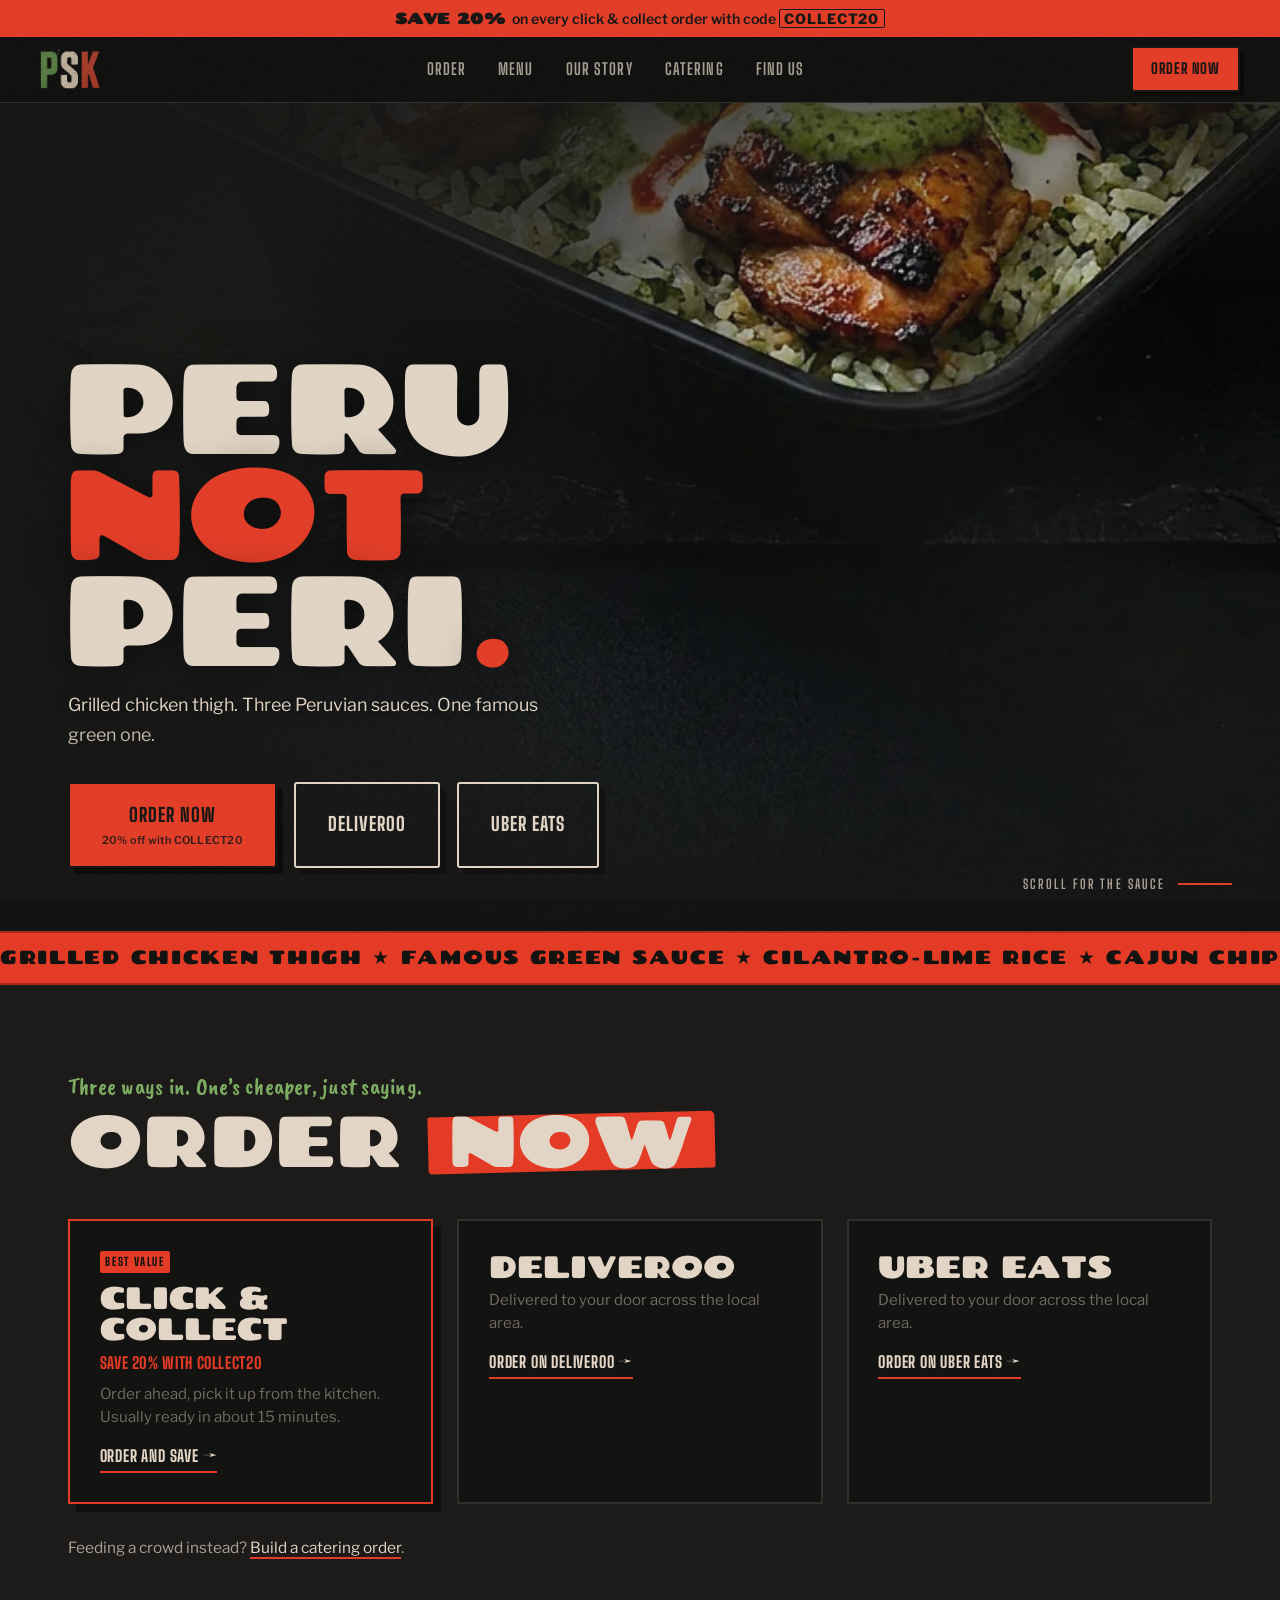
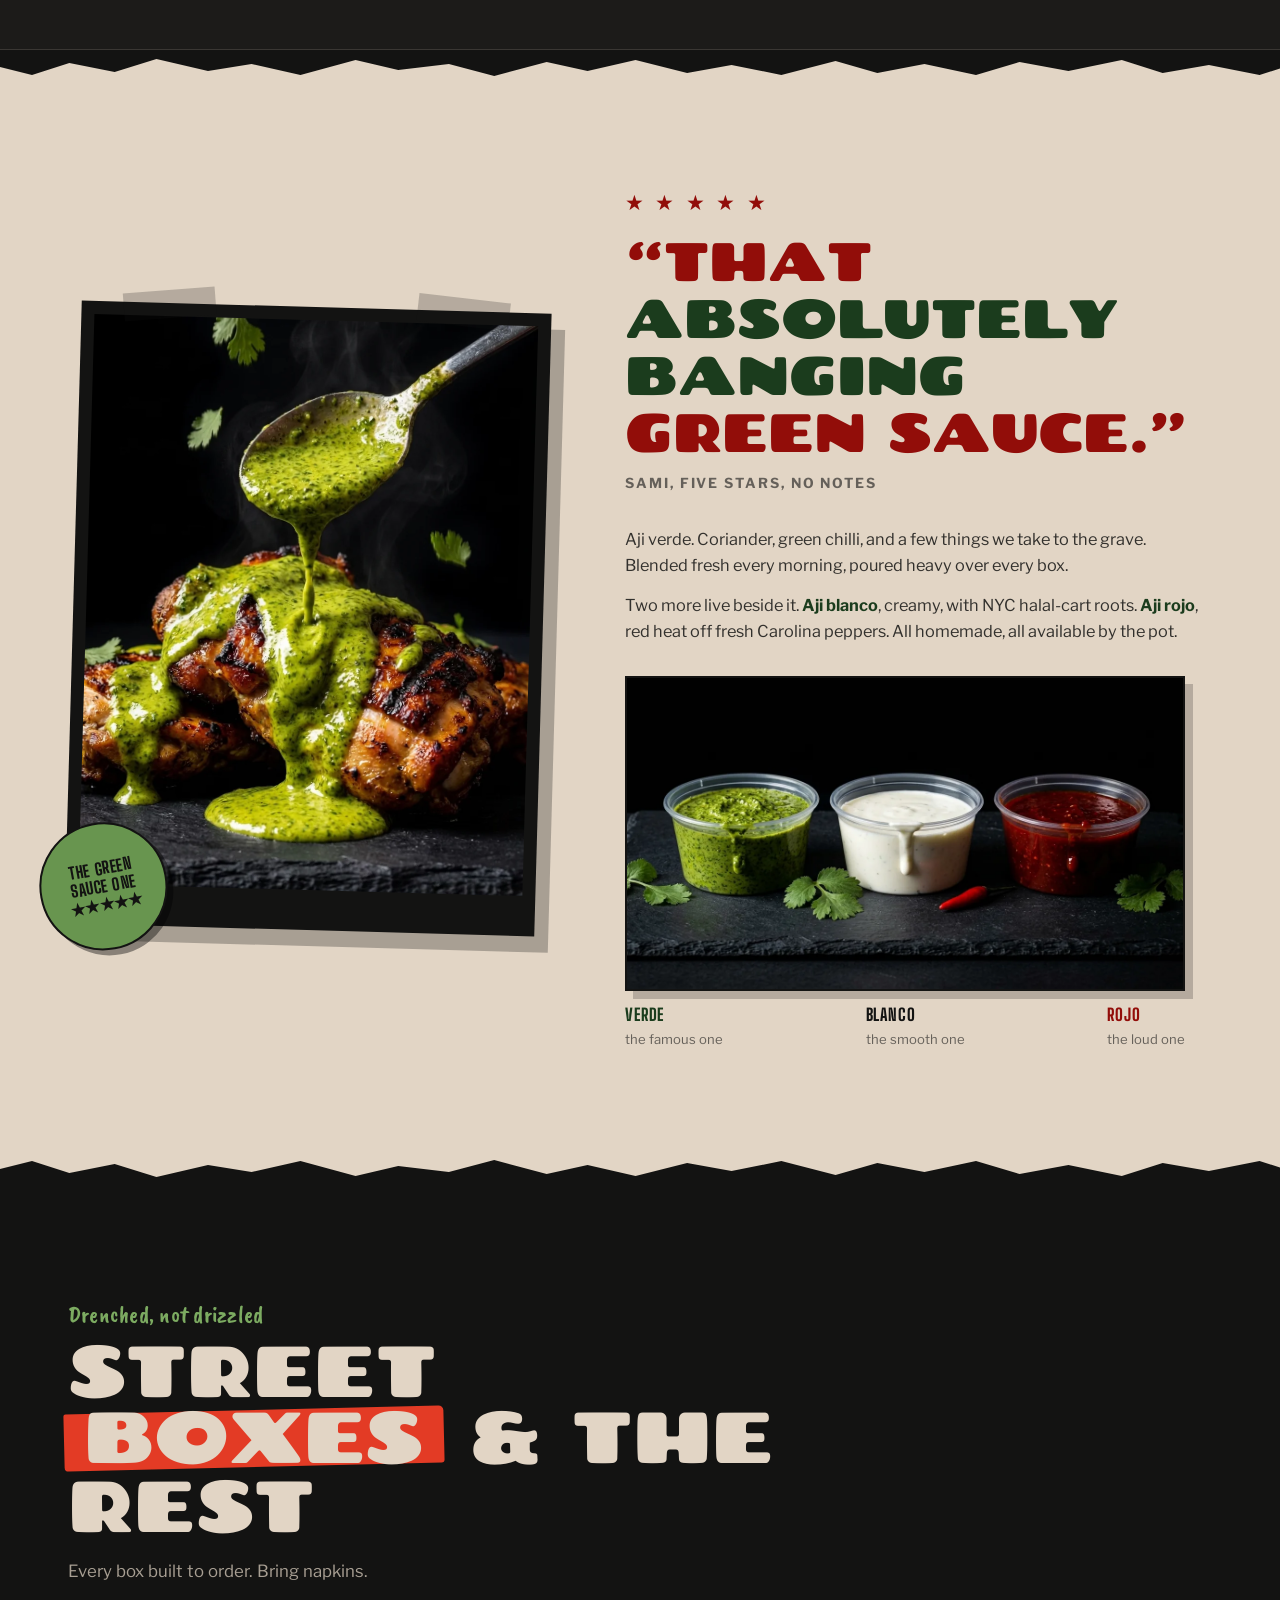
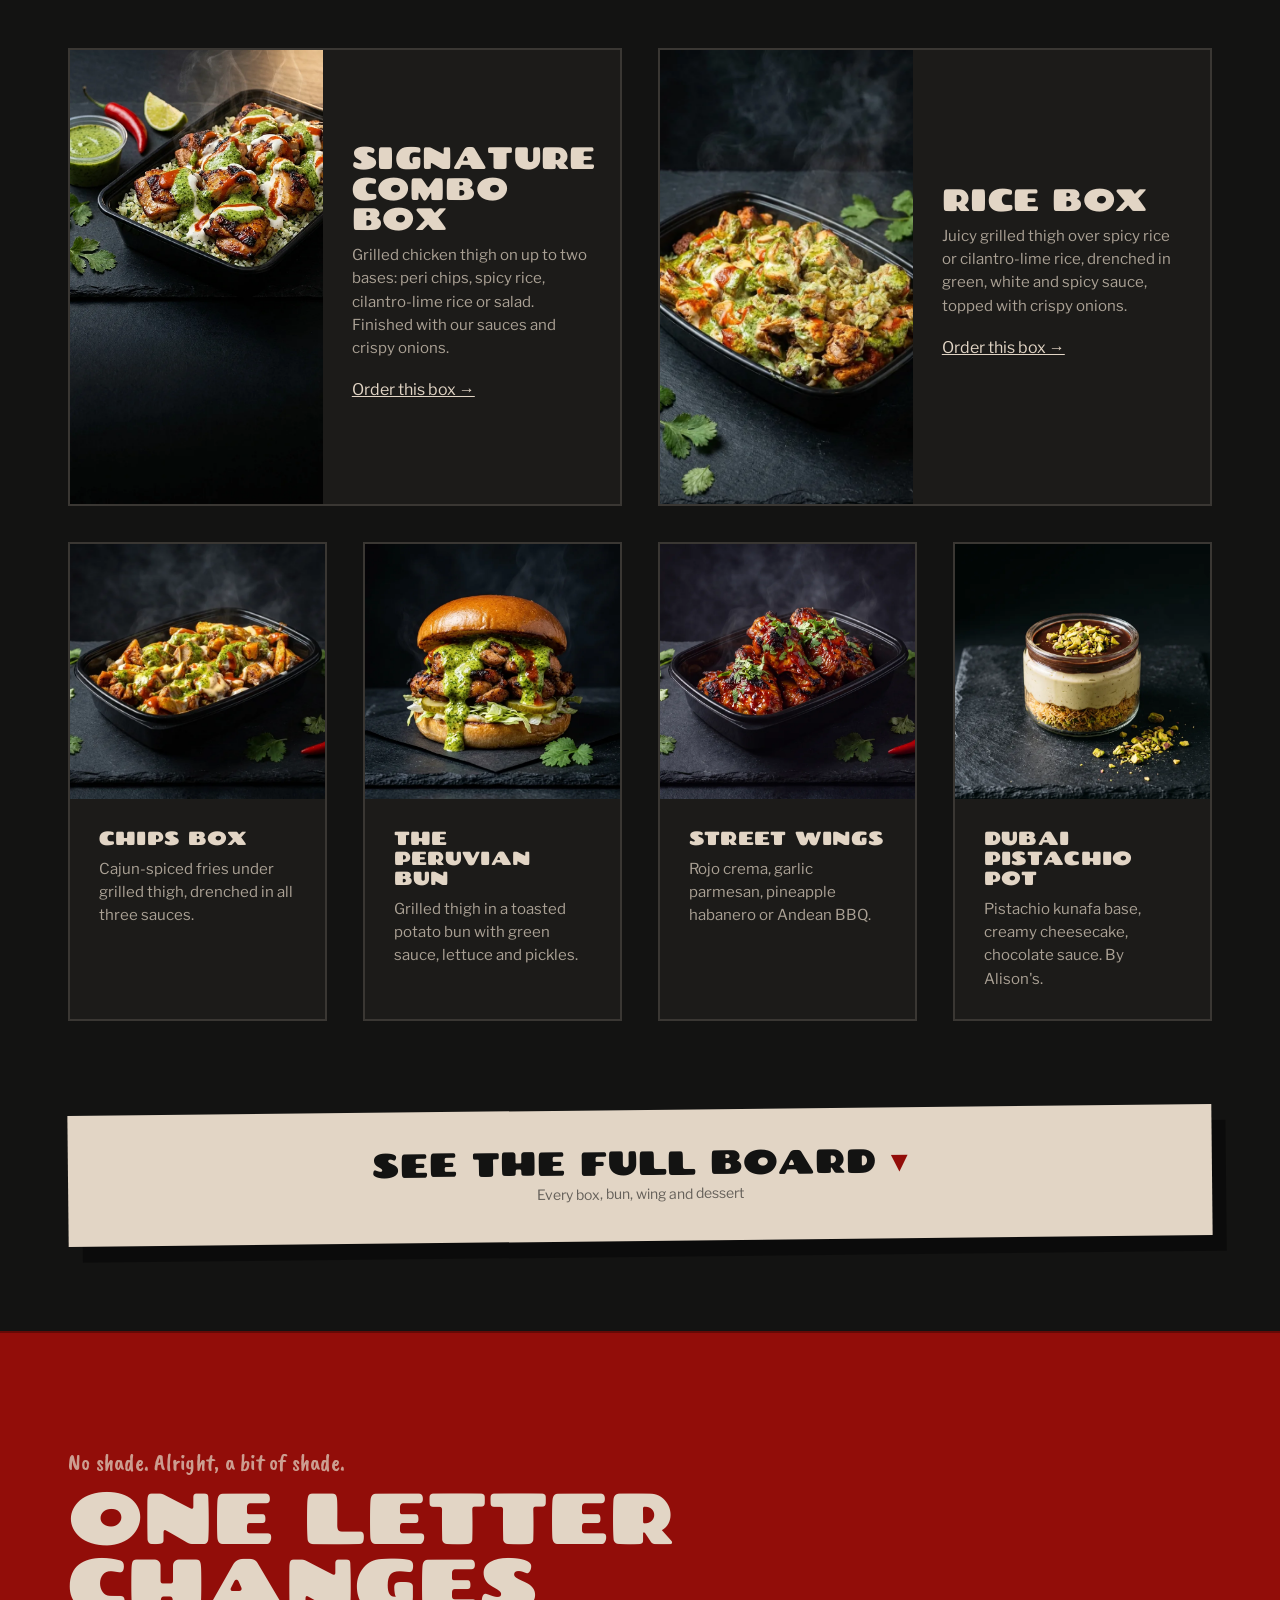
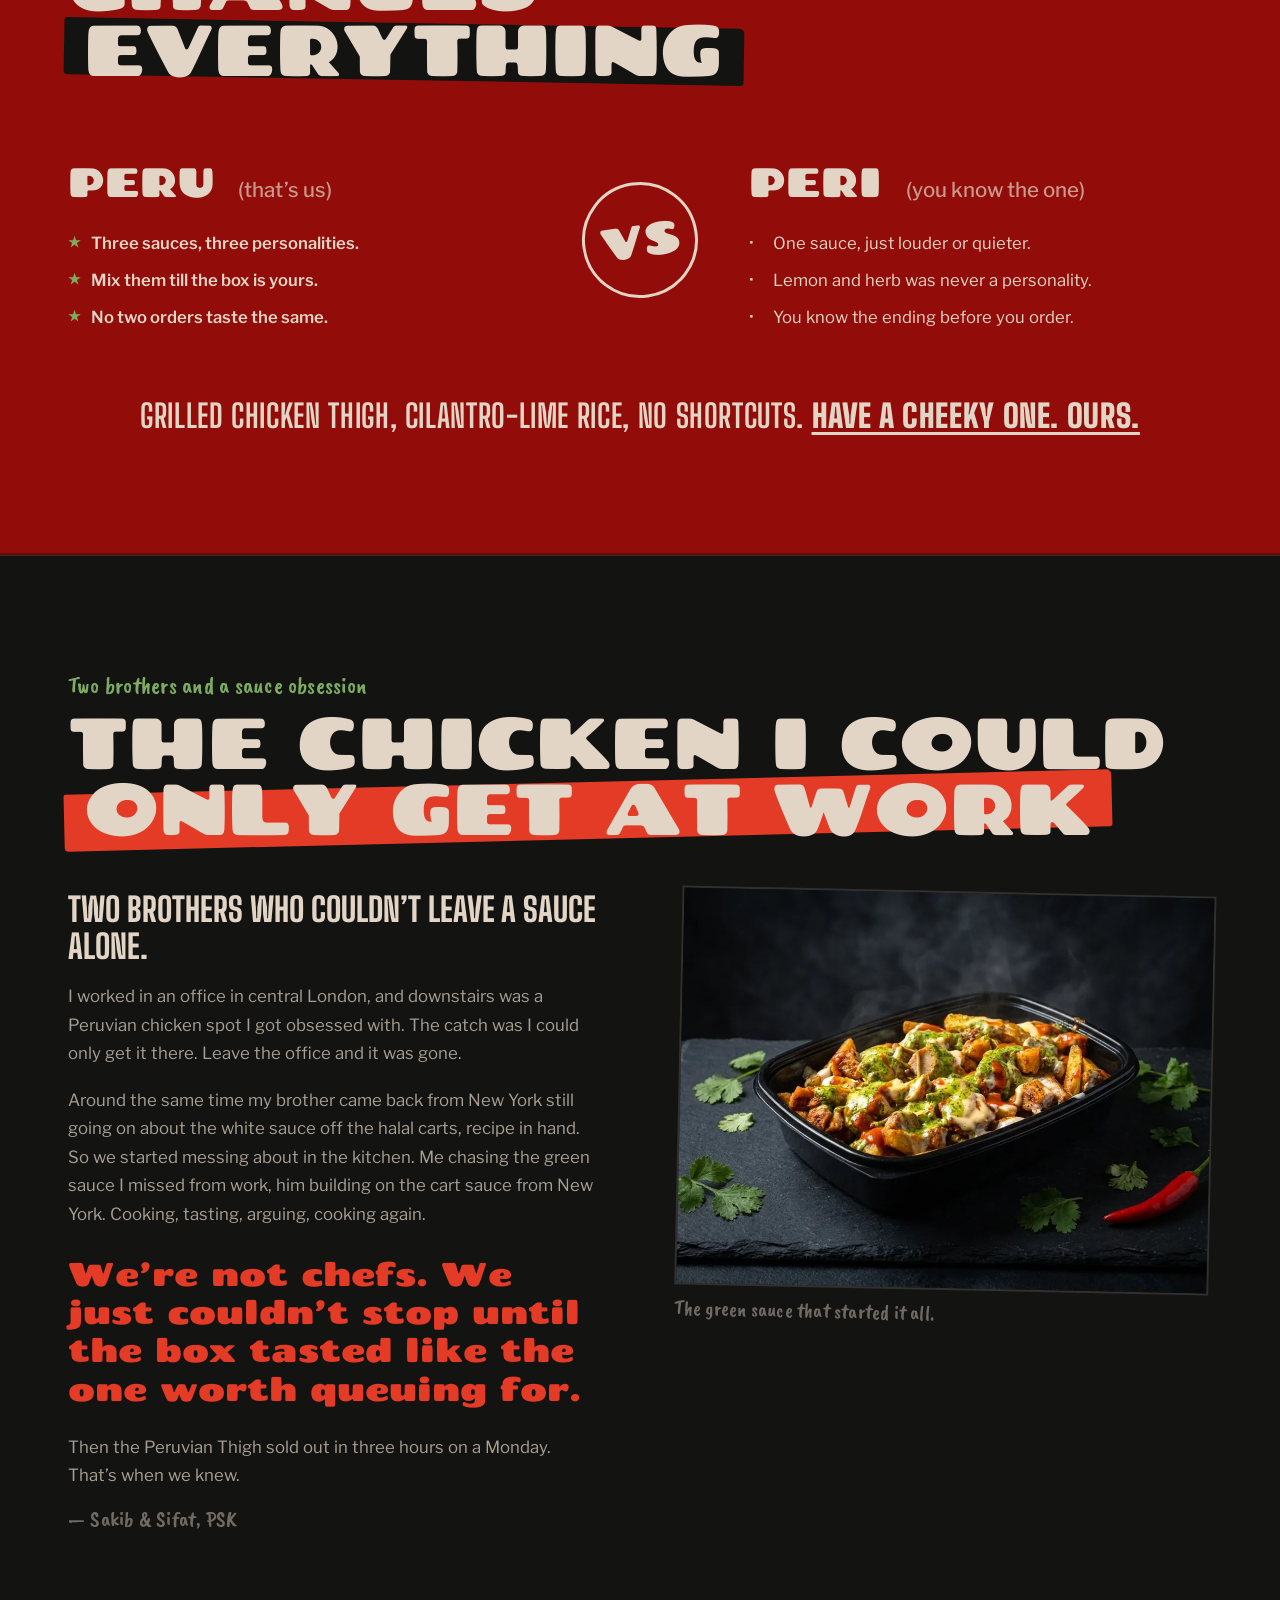
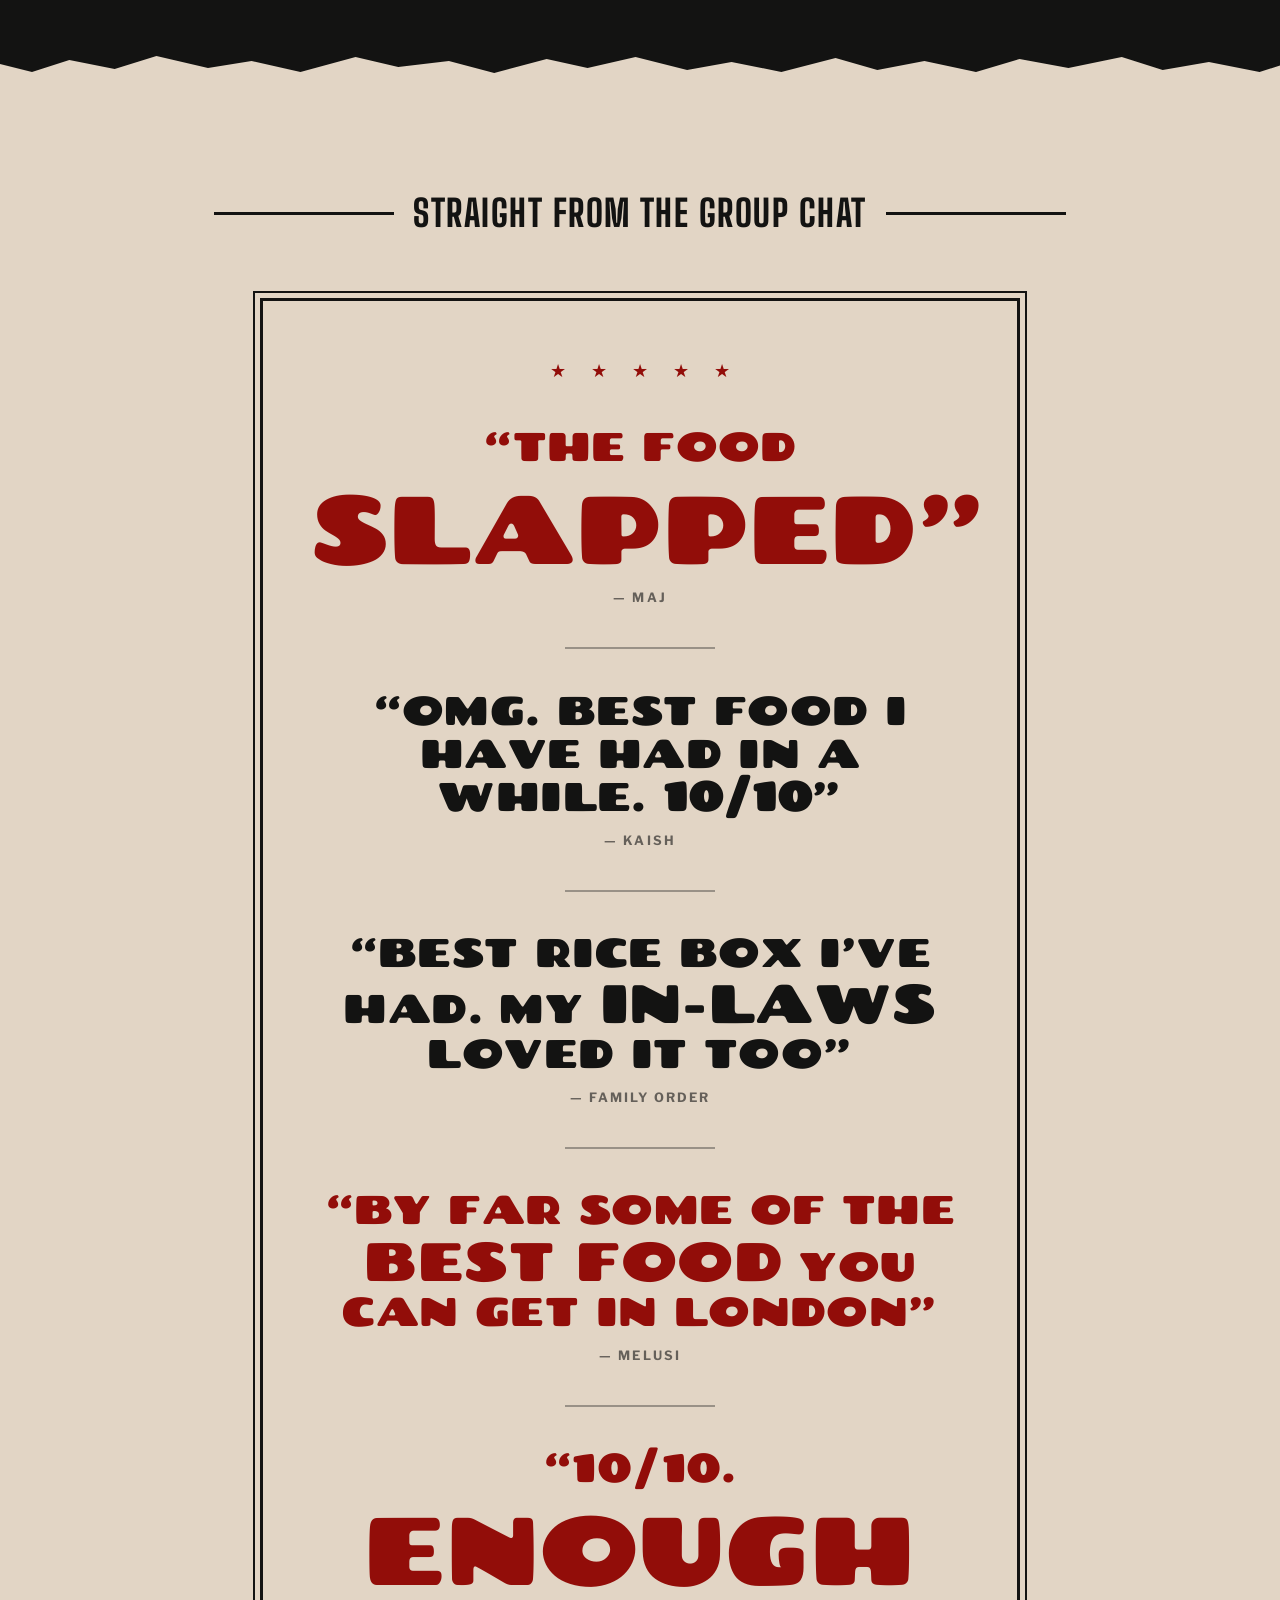
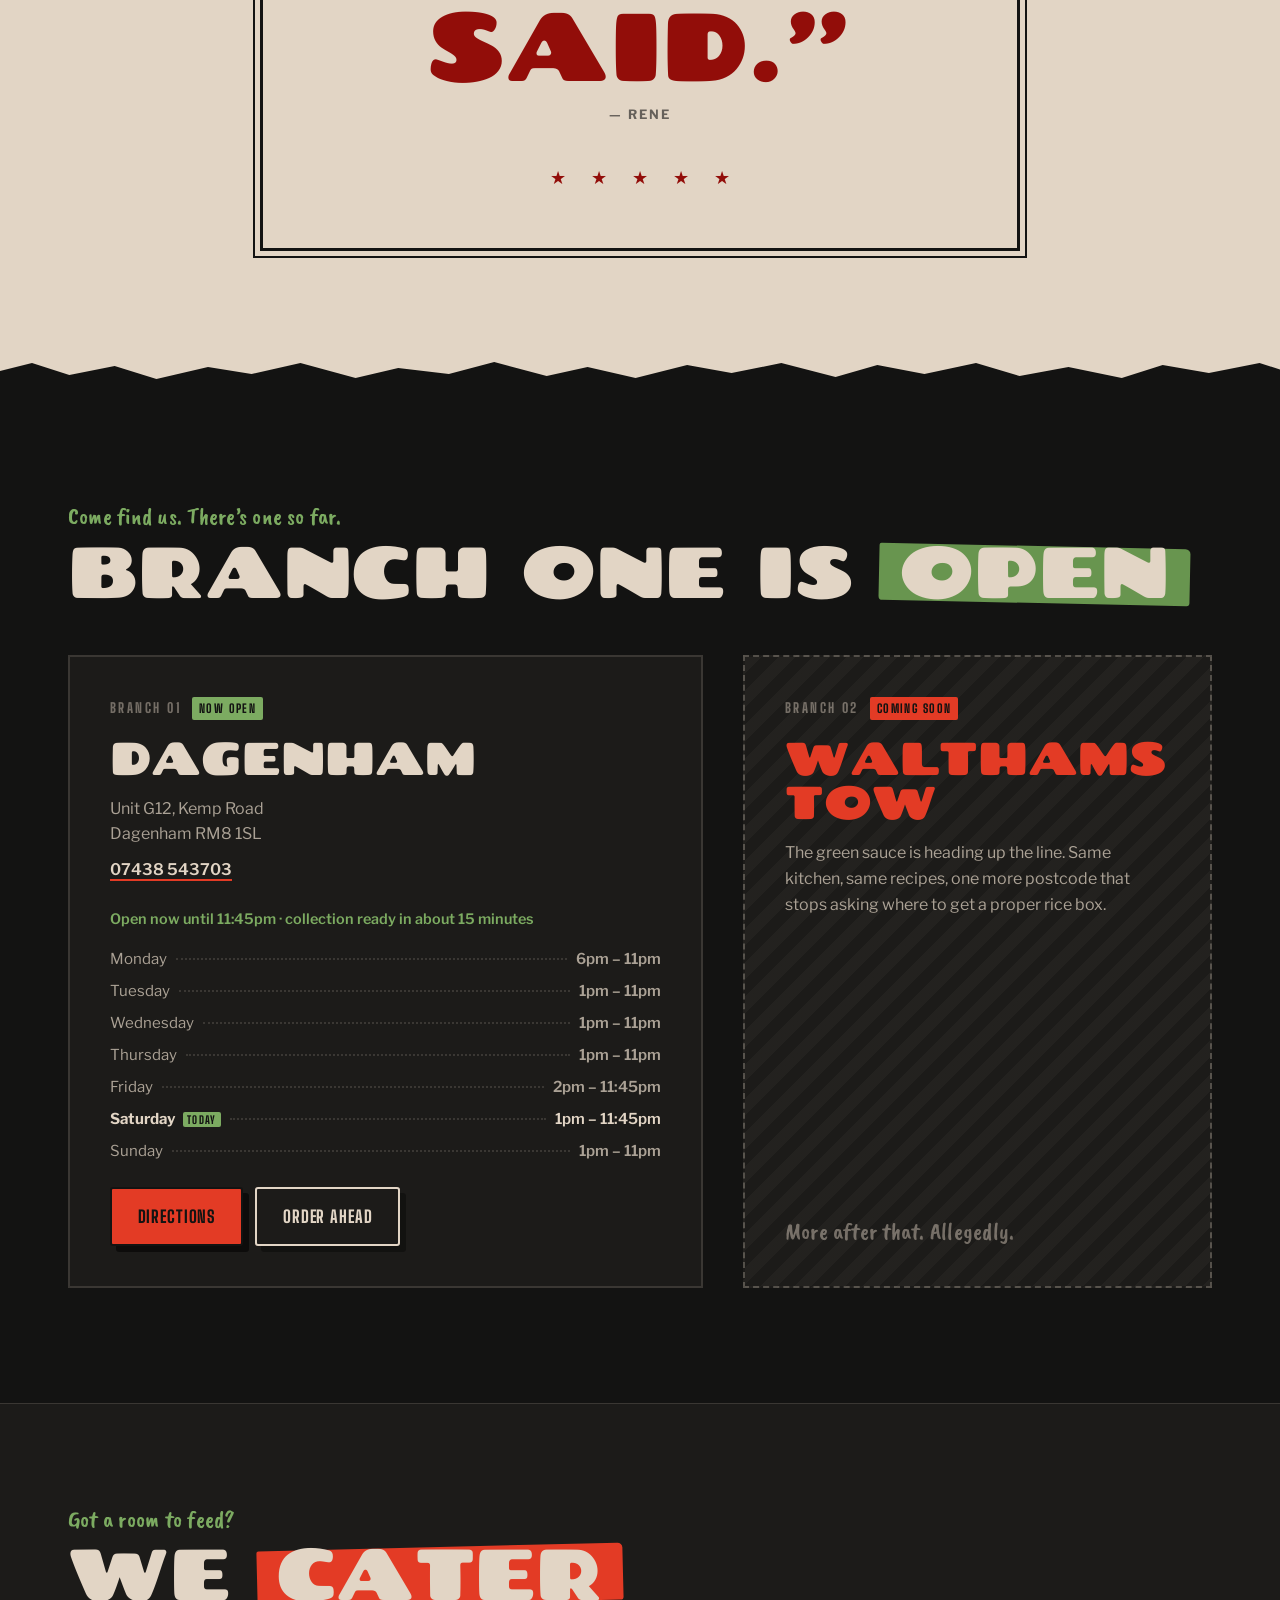
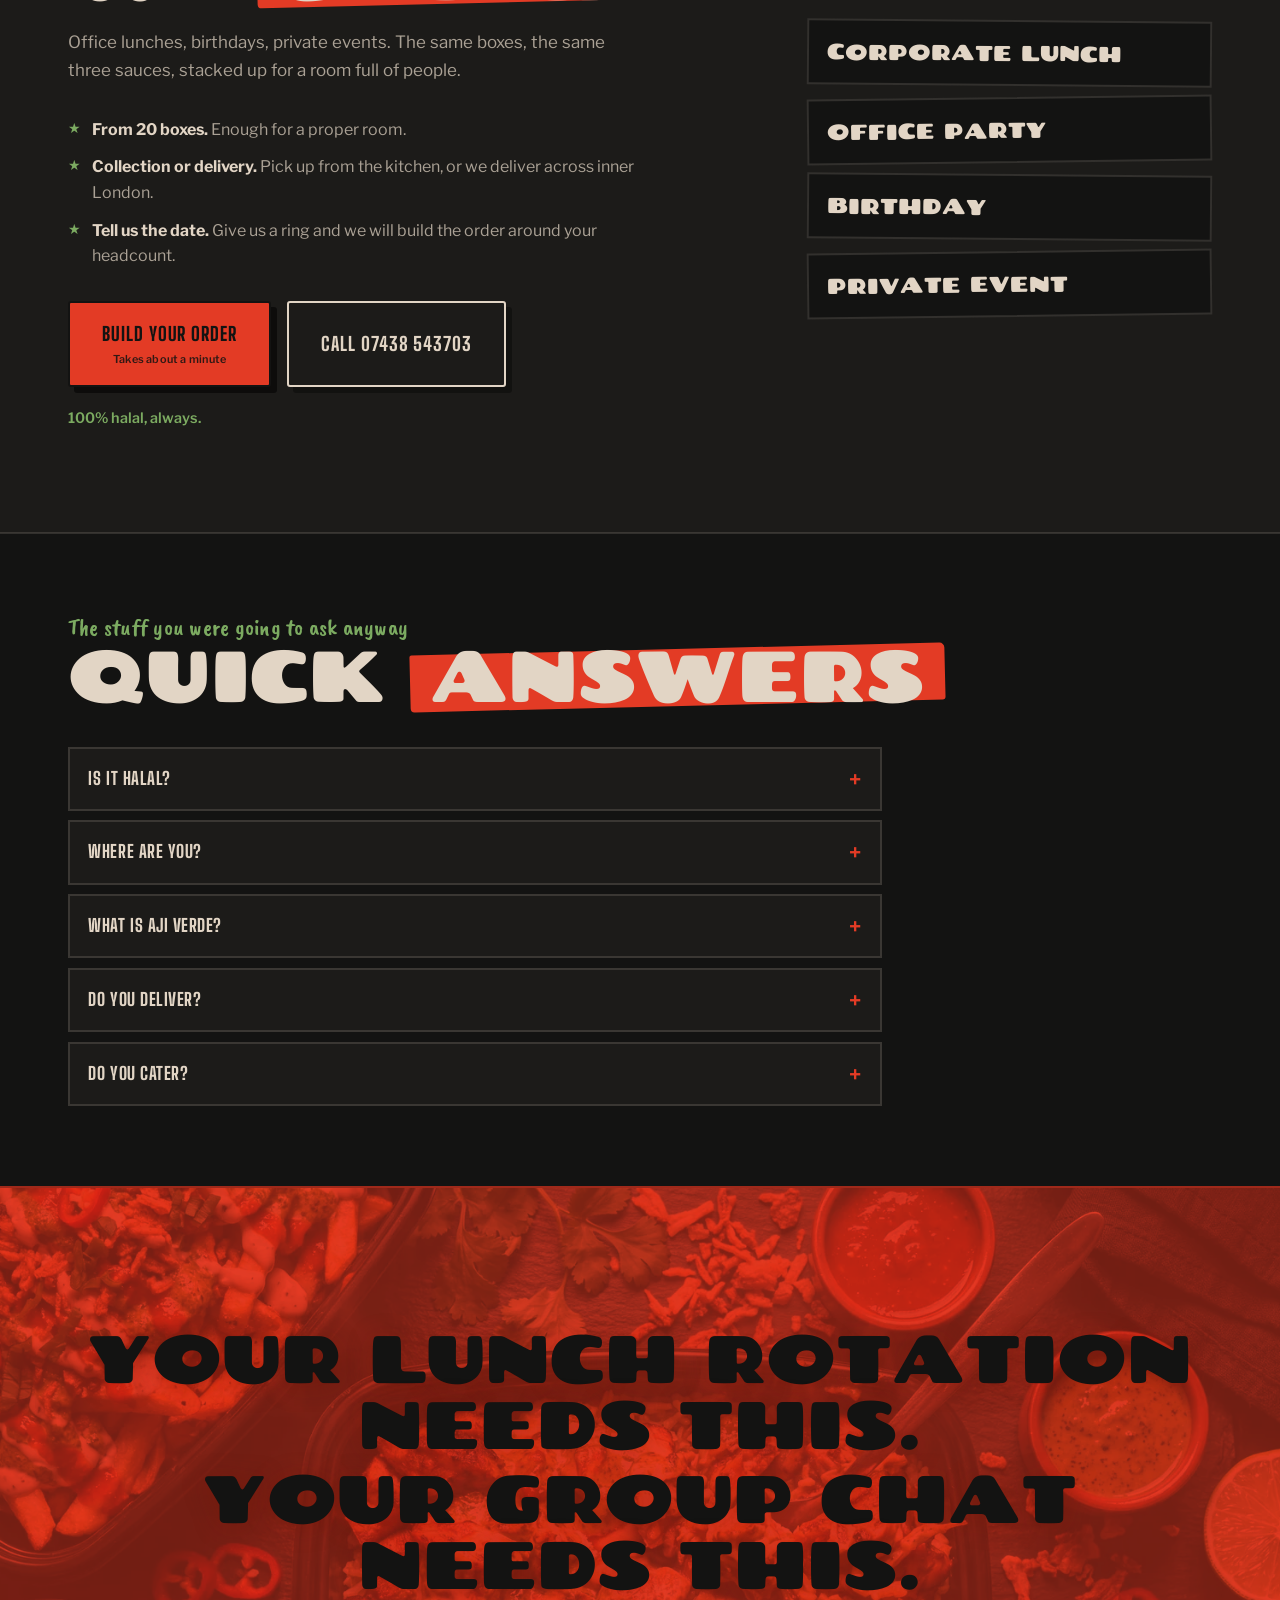
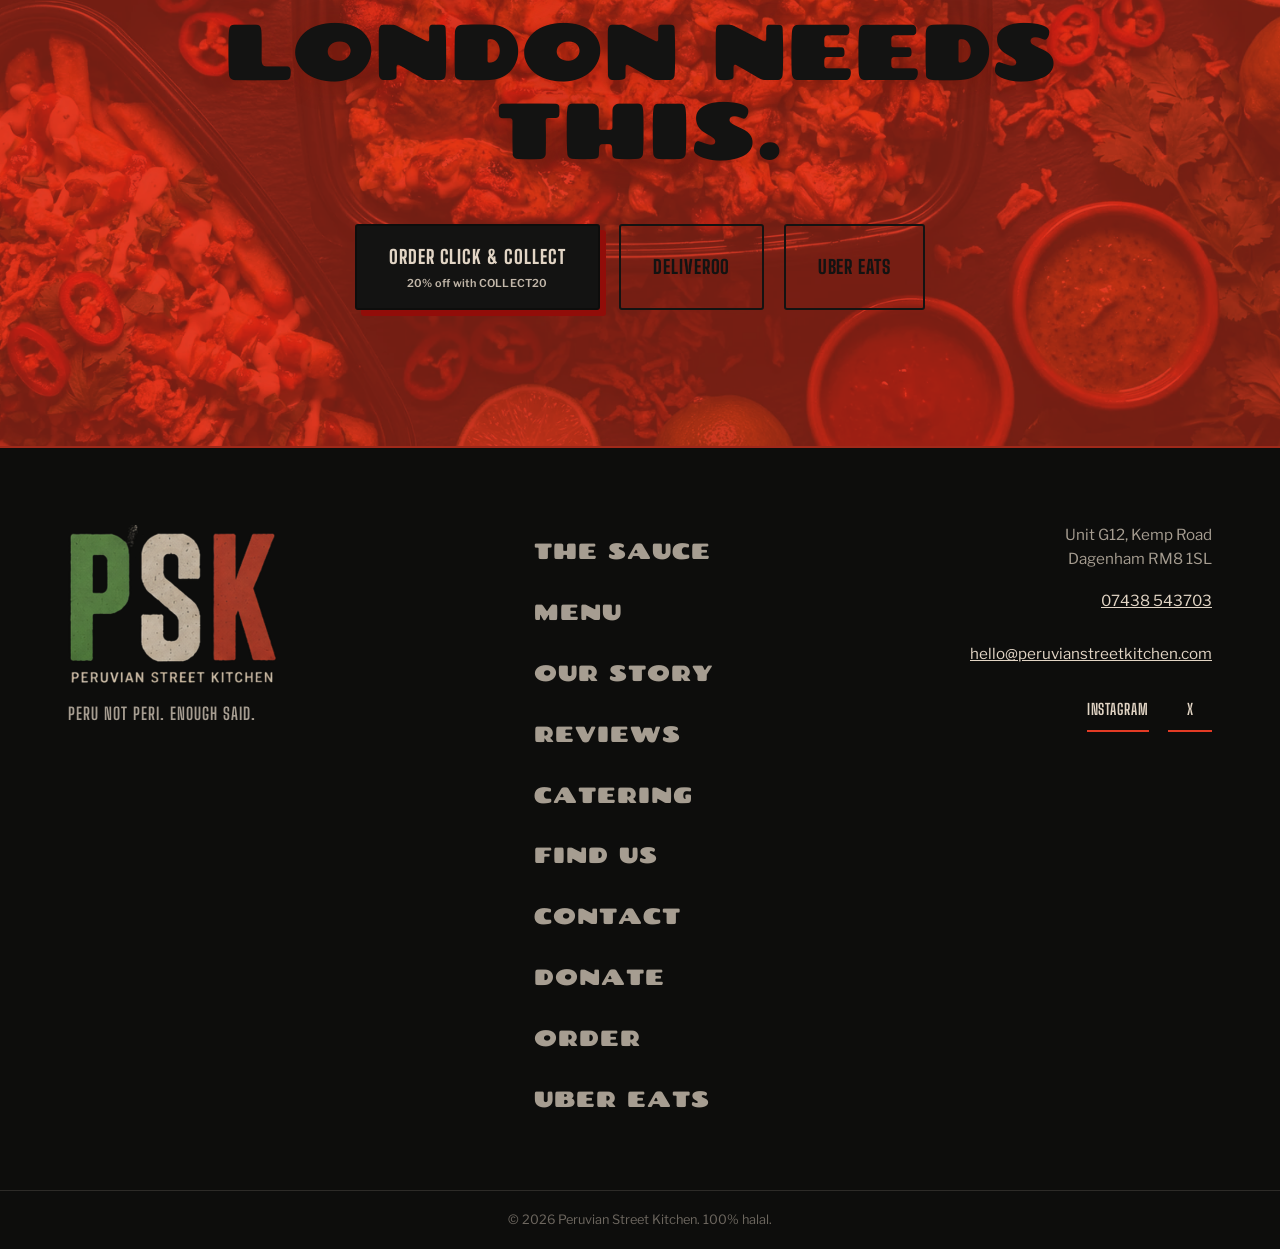
==== site/index.html @ 6fc16747 "Drop the flame-grilled claim: it is grilled thigh Sifat: 'remove flame grilled it is not flame grill" ====
<!DOCTYPE html>
<html lang="en-GB">
<head>
<meta charset="UTF-8">
<meta name="viewport" content="width=device-width, initial-scale=1.0, viewport-fit=cover">
<title>Peruvian Street Kitchen | Peru not Peri | Halal Rice Boxes, Dagenham</title>
<meta name="description" content="Grilled halal chicken, cilantro-lime rice and the famous green sauce. Peruvian rice boxes, buns and wings in Dagenham, East London. Click &amp; collect 20% off with code COLLECT20.">
<link rel="canonical" href="https://peruvianstreetkitchen.com/">
<meta property="og:site_name" content="Peruvian Street Kitchen">
<meta property="og:locale" content="en_GB">
<meta property="og:type" content="website">
<meta property="og:title" content="Peruvian Street Kitchen | Peru not Peri">
<meta property="og:description" content="Grilled halal chicken, cilantro-lime rice and that absolutely banging green sauce. Dagenham, East London.">
<meta property="og:url" content="https://peruvianstreetkitchen.com/">
<meta property="og:image" content="https://peruvianstreetkitchen.com/assets/img/og-v3.jpg">
<meta property="og:image:secure_url" content="https://peruvianstreetkitchen.com/assets/img/og-v3.jpg">
<meta property="og:image:type" content="image/jpeg">
<meta property="og:image:width" content="1200">
<meta property="og:image:height" content="630">
<meta property="og:image:alt" content="Peruvian Street Kitchen: Peru not Peri. Grilled halal chicken with green aji verde sauce.">
<meta name="twitter:card" content="summary_large_image">
<meta name="twitter:site" content="@PSK_UKI">
<meta name="twitter:title" content="Peruvian Street Kitchen | Peru not Peri">
<meta name="twitter:description" content="Grilled halal chicken, cilantro-lime rice and that absolutely banging green sauce. Dagenham, East London.">
<meta name="twitter:image" content="https://peruvianstreetkitchen.com/assets/img/og-v3.jpg">
<meta name="theme-color" content="#131312">
<link rel="icon" type="image/png" sizes="48x48" href="assets/img/favicon-48.png">
<link rel="icon" type="image/png" sizes="192x192" href="assets/img/icon-192.png">
<link rel="apple-touch-icon" href="assets/img/icon-192.png">
<link rel="preconnect" href="https://fonts.googleapis.com">
<link rel="preconnect" href="https://fonts.gstatic.com" crossorigin>
<link href="https://fonts.googleapis.com/css2?family=Chango&family=Caveat+Brush&family=Big+Shoulders+Display:wght@600;700;800;900&family=Libre+Franklin:ital,wght@0,400;0,500;0,600;0,700;1,400&display=swap" rel="stylesheet">
<link rel="preload" as="image" href="assets/img/hero-wide.webp" imagesrcset="assets/img/hero-mobile.webp?v=29 768w, assets/img/hero-wide-sm.webp?v=29 1500w, assets/img/hero-wide.webp?v=29 2560w" imagesizes="100vw" fetchpriority="high">
<link rel="stylesheet" href="assets/css/style.css?v=29">
<script type="application/ld+json">
{
  "@context": "https://schema.org",
  "@graph": [
    {
      "@type": "Restaurant",
      "@id": "https://peruvianstreetkitchen.com/#restaurant",
      "name": "Peruvian Street Kitchen",
      "alternateName": "PSK",
      "description": "Peruvian Street Kitchen is a 100% halal Peruvian rice box takeaway in Dagenham, East London, serving grilled chicken thigh over cilantro-lime rice with three homemade sauces: aji verde, aji blanco and aji rojo.",
      "url": "https://peruvianstreetkitchen.com/",
      "image": "https://peruvianstreetkitchen.com/assets/img/og-v3.jpg",
      "servesCuisine": ["Peruvian", "Halal", "Chicken", "Rice boxes"],
      "priceRange": "££",
      "telephone": "+447438543703",
      "email": "hello@peruvianstreetkitchen.com",
      "currenciesAccepted": "GBP",
      "address": {
        "@type": "PostalAddress",
        "streetAddress": "Unit G12, Kemp Road",
        "addressLocality": "Dagenham",
        "addressRegion": "London",
        "postalCode": "RM8 1SL",
        "addressCountry": "GB"
      },
      "geo": {
        "@type": "GeoCoordinates",
        "latitude": 51.563981,
        "longitude": 0.133543
      },
      "areaServed": [
        {"@type": "Place", "name": "Dagenham"},
        {"@type": "Place", "name": "Chadwell Heath"},
        {"@type": "Place", "name": "Romford"},
        {"@type": "Place", "name": "Barking"},
        {"@type": "Place", "name": "East London"}
      ],
      "hasMenu": "https://order.toasttab.com/online/psk-online-ordering",
      "acceptsReservations": "False",
      "openingHoursSpecification": [
        {"@type": "OpeningHoursSpecification", "dayOfWeek": "Monday", "opens": "18:00", "closes": "23:00"},
        {"@type": "OpeningHoursSpecification", "dayOfWeek": ["Tuesday","Wednesday","Thursday"], "opens": "13:00", "closes": "23:00"},
        {"@type": "OpeningHoursSpecification", "dayOfWeek": "Friday", "opens": "14:00", "closes": "23:45"},
        {"@type": "OpeningHoursSpecification", "dayOfWeek": "Saturday", "opens": "13:00", "closes": "23:45"},
        {"@type": "OpeningHoursSpecification", "dayOfWeek": "Sunday", "opens": "13:00", "closes": "23:00"}
      ],
      "potentialAction": [
        {
          "@type": "OrderAction",
          "name": "Click and collect",
          "target": {
            "@type": "EntryPoint",
            "urlTemplate": "https://order.toasttab.com/online/psk-online-ordering",
            "actionPlatform": ["http://schema.org/DesktopWebPlatform", "http://schema.org/MobileWebPlatform"]
          },
          "deliveryMethod": "http://purl.org/goodrelations/v1#PickUp"
        },
        {
          "@type": "OrderAction",
          "name": "Delivery",
          "target": {
            "@type": "EntryPoint",
            "urlTemplate": "https://www.ubereats.com/gb/store/peruvian-street-kitchen-g12-chadwell-heath-industrial-park-kemp-road/pXbf_ZSdWNG_N_mCPJYeJg",
            "actionPlatform": ["http://schema.org/DesktopWebPlatform", "http://schema.org/MobileWebPlatform"]
          },
          "deliveryMethod": "http://purl.org/goodrelations/v1#DeliveryModeOwnFleet"
        }
      ],
      "sameAs": [
        "https://x.com/PSK_UKI",
        "https://www.instagram.com/peruvianstreetkitchen/",
        "https://www.ubereats.com/gb/store/peruvian-street-kitchen-g12-chadwell-heath-industrial-park-kemp-road/pXbf_ZSdWNG_N_mCPJYeJg",
        "https://deliveroo.co.uk/menu/london/chadwell-heath/peruvian-street-kitchen-chadwell-heath"
      ]
    },
    {
      "@type": "FAQPage",
      "@id": "https://peruvianstreetkitchen.com/#faq",
      "mainEntity": [
        {
          "@type": "Question",
          "name": "Is Peruvian Street Kitchen halal?",
          "acceptedAnswer": {"@type": "Answer", "text": "Yes. Peruvian Street Kitchen is 100% halal. Every dish on the menu is halal, always."}
        },
        {
          "@type": "Question",
          "name": "Where is Peruvian Street Kitchen?",
          "acceptedAnswer": {"@type": "Answer", "text": "Unit G12, Kemp Road, Dagenham RM8 1SL, on the Chadwell Heath side just off the High Road. A second branch in Walthamstow is coming soon."}
        },
        {
          "@type": "Question",
          "name": "What is aji verde?",
          "acceptedAnswer": {"@type": "Answer", "text": "Aji verde is the famous Peruvian green sauce: coriander and green chilli blended fresh every morning. It is poured over every box. Two more sauces sit beside it, aji blanco, a creamy white sauce with New York halal-cart roots, and aji rojo, a red sauce built on fresh Carolina peppers."}
        },
        {
          "@type": "Question",
          "name": "Does Peruvian Street Kitchen deliver?",
          "acceptedAnswer": {"@type": "Answer", "text": "Yes. You can order delivery through Uber Eats or Deliveroo. Ordering direct for click and collect is cheaper, with 20% off using the code COLLECT20."}
        },
        {
          "@type": "Question",
          "name": "How do I get 20% off at Peruvian Street Kitchen?",
          "acceptedAnswer": {"@type": "Answer", "text": "Use the code COLLECT20 on any click and collect order placed direct. It takes 20% off every order."}
        },
        {
          "@type": "Question",
          "name": "Does Peruvian Street Kitchen do catering?",
          "acceptedAnswer": {"@type": "Answer", "text": "Yes, for office lunches, birthdays and private events, from 20 boxes upwards. Collect from the Dagenham kitchen or have it delivered across inner London. Build an order at peruvianstreetkitchen.com/catering."}
        },
        {
          "@type": "Question",
          "name": "What are Peruvian Street Kitchen's opening hours?",
          "acceptedAnswer": {"@type": "Answer", "text": "Monday 6pm to 11pm. Tuesday to Thursday 1pm to 11pm. Friday 2pm to 11:45pm. Saturday 1pm to 11:45pm. Sunday 1pm to 11pm."}
        }
      ]
    }
  ]
}
</script>
</head>
<body>
<a class="skip-link" href="#menu">Skip to menu</a>

<div class="topbar">
<div class="offer-bar" role="note">
  <p><span class="offer-big">Save 20%</span> on every click &amp; collect order with code <strong>COLLECT20</strong></p>
</div>

<header class="site-header">
  <a class="brand" href="#top" aria-label="Peruvian Street Kitchen home">
    <img src="assets/img/logo-mark-sm.png" alt="PSK" width="145" height="96">
  </a>
  <nav class="main-nav" aria-label="Main">
    <a href="#order">Order</a>
    <a href="#menu">Menu</a>
    <a href="#story">Our Story</a>
    <a href="#catering">Catering</a>
    <a href="#find-us">Find Us</a>
  </nav>
  <div class="header-actions">
    <a class="btn btn-flame btn-sm" href="https://order.toasttab.com/online/psk-online-ordering" target="_blank" rel="noopener">Order Now</a>
    <button class="nav-toggle" aria-expanded="false" aria-controls="mobile-menu" aria-label="Open menu">
      <span></span><span></span><span></span>
    </button>
  </div>
</header>
</div>

<div class="mobile-menu" id="mobile-menu" hidden>
  <nav aria-label="Mobile">
    <a href="#order">Order</a>
    <a href="#menu">Menu</a>
    <a href="#story">Our Story</a>
    <a href="#reviews">Reviews</a>
    <a href="#catering">Catering</a>
    <a href="#find-us">Find Us</a>
  </nav>
  <div class="mobile-menu-cta">
    <a class="btn btn-flame" href="https://order.toasttab.com/online/psk-online-ordering" target="_blank" rel="noopener">Click &amp; Collect, 20% off</a>
    <a class="btn btn-ghost" href="https://deliveroo.co.uk/menu/london/chadwell-heath/peruvian-street-kitchen-chadwell-heath" target="_blank" rel="noopener">Deliveroo</a>
    <a class="btn btn-ghost" href="https://www.ubereats.com/gb/store/peruvian-street-kitchen-g12-chadwell-heath-industrial-park-kemp-road/pXbf_ZSdWNG_N_mCPJYeJg" target="_blank" rel="noopener">Uber Eats</a>
  </div>
  <p class="mobile-menu-foot">Unit G12, Kemp Rd, Dagenham RM8 1SL · <a href="tel:+447438543703">07438 543703</a></p>
</div>

<main id="top">

  <!-- ============ HERO ============ -->
  <section class="hero" aria-labelledby="hero-title">
    <picture class="hero-bg">
      <source media="(max-width: 700px)" srcset="assets/img/hero-mobile.webp?v=29">
      <source media="(max-width: 1300px)" srcset="assets/img/hero-wide-sm.webp?v=29">
      <img src="assets/img/hero-wide.webp?v=29" alt="Peruvian Street Kitchen spread: a rice box and loaded Cajun fries drenched in green aji verde sauce, with sauce pots, chillies and lime on dark slate" width="2560" height="1429" fetchpriority="high">
    </picture>
    <div class="hero-smoke" aria-hidden="true"></div>
    <div class="hero-scrim" aria-hidden="true"></div>

    <div class="hero-inner">
      <div class="hero-copy">
        <h1 id="hero-title" class="hero-title">
          <span class="line line-1">Peru</span>
          <span class="line line-2">not</span>
          <span class="line line-3">Peri<span class="full-stop">.</span></span>
        </h1>
        <p class="hero-sub">Grilled chicken thigh. Three Peruvian sauces. One famous green one.</p>
        <div class="hero-cta">
          <a class="btn btn-flame btn-lg" href="https://order.toasttab.com/online/psk-online-ordering" target="_blank" rel="noopener">Order now<span class="btn-note">20% off with COLLECT20</span></a>
          <a class="btn btn-ghost btn-lg" href="https://deliveroo.co.uk/menu/london/chadwell-heath/peruvian-street-kitchen-chadwell-heath" target="_blank" rel="noopener">Deliveroo</a>
          <a class="btn btn-ghost btn-lg" href="https://www.ubereats.com/gb/store/peruvian-street-kitchen-g12-chadwell-heath-industrial-park-kemp-road/pXbf_ZSdWNG_N_mCPJYeJg" target="_blank" rel="noopener">Uber Eats</a>
        </div>
      </div>
    </div>

    <p class="hero-scroll" aria-hidden="true"><span>Scroll for the sauce</span></p>
  </section>

  <!-- ============ MARQUEE ============ -->
  <div class="marquee marquee-flame" aria-hidden="true">
    <div class="marquee-track">
      <span>Grilled chicken thigh ★ Famous green sauce ★ Cilantro-lime rice ★ Cajun chips ★ 100% halal ★ Dagenham now open ★ Walthamstow coming soon ★ </span><span>Grilled chicken thigh ★ Famous green sauce ★ Cilantro-lime rice ★ Cajun chips ★ 100% halal ★ Dagenham now open ★ Walthamstow coming soon ★ </span>
    </div>
  </div>

  <!-- ============ WAYS TO ORDER ============ -->
  <section class="ways" id="order" aria-labelledby="ways-title">
    <div class="section-inner">
      <div class="ways-head">
        <p class="hand reveal">Three ways in. One&rsquo;s cheaper, just saying.</p>
        <h2 id="ways-title" class="display-xl reveal">Order <span class="mark">now</span></h2>
      </div>
      <div class="ways-grid">
        <a class="way way-best reveal" href="https://order.toasttab.com/online/psk-online-ordering" target="_blank" rel="noopener">
          <span class="way-flag">Best value</span>
          <strong class="way-name">Click &amp; Collect</strong>
          <span class="way-save">Save 20% with COLLECT20</span>
          <span class="way-note">Order ahead, pick it up from the kitchen. Usually ready in about 15 minutes.</span>
          <span class="way-go">Order and save &rarr;</span>
        </a>
        <a class="way reveal" href="https://deliveroo.co.uk/menu/london/chadwell-heath/peruvian-street-kitchen-chadwell-heath" target="_blank" rel="noopener">
          <strong class="way-name">Deliveroo</strong>
          <span class="way-note">Delivered to your door across the local area.</span>
          <span class="way-go">Order on Deliveroo &rarr;</span>
        </a>
        <a class="way reveal" href="https://www.ubereats.com/gb/store/peruvian-street-kitchen-g12-chadwell-heath-industrial-park-kemp-road/pXbf_ZSdWNG_N_mCPJYeJg" target="_blank" rel="noopener">
          <strong class="way-name">Uber Eats</strong>
          <span class="way-note">Delivered to your door across the local area.</span>
          <span class="way-go">Order on Uber Eats &rarr;</span>
        </a>
      </div>
      <p class="ways-foot reveal">Feeding a crowd instead? <a href="/catering/">Build a catering order</a>.</p>
    </div>
  </section>

  <!-- ============ GREEN SAUCE ============ -->
  <section class="sauce section-stone" id="sauce" aria-labelledby="sauce-title">
    <svg class="torn torn-top" viewBox="0 0 1440 32" preserveAspectRatio="none" aria-hidden="true"><path d="M0 32V14l36 8 42-12 51 9 47-13 58 12 49-7 55 11 62-15 48 10 57-6 51 12 59-14 46 9 54-11 58 13 50-8 56 10 61-14 47 12 53-9 58 11 49-13 55 9 60-11 46 13 52-8 57 10 43-12V32Z"/></svg>
    <div class="section-inner sauce-grid">
      <figure class="sauce-photo print-frame frame-ink tilt-r reveal">
        <span class="tape tape-l" aria-hidden="true"></span>
        <span class="tape tape-r" aria-hidden="true"></span>
        <img src="assets/img/sauce-pour.webp" alt="Aji verde green sauce pouring from a spoon over grilled chicken" width="912" height="1170" loading="lazy">
        <span class="sticker" aria-hidden="true">The green<br>sauce one<br>★★★★★</span>
      </figure>
      <div class="sauce-copy">
        <p class="playbill-stars reveal" aria-hidden="true">★★★★★</p>
        <h2 id="sauce-title" class="playbill-quote reveal">&ldquo;That <em>absolutely banging</em> green&nbsp;sauce.&rdquo;</h2>
        <p class="playbill-cite reveal">Sami, five stars, no notes</p>
        <div class="sauce-body reveal">
          <p>Aji verde. Coriander, green chilli, and a few things we take to the grave. Blended fresh every morning, poured heavy over every box.</p>
          <p>Two more live beside it. <strong>Aji blanco</strong>, creamy, with NYC halal-cart roots. <strong>Aji rojo</strong>, red heat off fresh Carolina peppers. All homemade, all available by the pot.</p>
        </div>
        <figure class="sauce-trio reveal">
          <img src="assets/img/sauce-trio.webp" alt="Three sauce pots: green aji verde, creamy white aji blanco, red aji rojo" width="1200" height="670" loading="lazy">
          <figcaption>
            <span><strong>Verde</strong> the famous one</span>
            <span><strong>Blanco</strong> the smooth one</span>
            <span><strong>Rojo</strong> the loud one</span>
          </figcaption>
        </figure>
      </div>
    </div>
    <svg class="torn torn-bottom" viewBox="0 0 1440 32" preserveAspectRatio="none" aria-hidden="true"><path d="M0 0v18l36-8 42 12 51-9 47 13 58-12 49 7 55-11 62 15 48-10 57 6 51-12 59 14 46-9 54 11 58-13 50 8 56-10 61 14 47-12 53 9 58-11 49 13 55-9 60 11 46-13 52 8 57-10 43 12V0Z"/></svg>
  </section>

  <!-- ============ MENU ============ -->
  <section class="menu" id="menu" aria-labelledby="menu-title">
    <div class="section-inner">
      <div class="menu-head reveal">
        <p class="hand">Drenched, not drizzled</p>
        <h2 id="menu-title" class="display-xl">Street <span class="mark">boxes</span> &amp; the rest</h2>
        <p class="menu-head-sub">Every box built to order. Bring napkins.</p>
      </div>

      <div class="menu-featured">
        <article class="dish dish-wide reveal">
          <figure><img src="assets/img/hero-box.webp" alt="Signature combo box" width="912" height="1170" loading="lazy"></figure>
          <div class="dish-info">
            <h3>Signature Combo Box</h3>
            <p>Grilled chicken thigh on up to two bases: peri chips, spicy rice, cilantro-lime rice or salad. Finished with our sauces and crispy onions.</p>
            <a class="dish-order" href="https://order.toasttab.com/online/psk-online-ordering" target="_blank" rel="noopener">Order this box &rarr;</a>
          </div>
        </article>
        <article class="dish dish-wide reveal">
          <figure><img src="assets/img/rice-box.webp" alt="Rice box" width="820" height="1038" loading="lazy"></figure>
          <div class="dish-info">
            <h3>Rice Box</h3>
            <p>Juicy grilled thigh over spicy rice or cilantro-lime rice, drenched in green, white and spicy sauce, topped with crispy onions.</p>
            <a class="dish-order" href="https://order.toasttab.com/online/psk-online-ordering" target="_blank" rel="noopener">Order this box &rarr;</a>
          </div>
        </article>
      </div>

      <div class="menu-quad">
        <article class="dish reveal">
          <figure><img src="assets/img/chips-box.webp" alt="Chips box with cajun fries" width="900" height="672" loading="lazy"></figure>
          <div class="dish-info">
            <h3>Chips Box</h3>
            <p>Cajun-spiced fries under grilled thigh, drenched in all three sauces.</p>
          </div>
        </article>
        <article class="dish reveal">
          <figure><img src="assets/img/bun.webp" alt="The Peruvian bun" width="820" height="820" loading="lazy"></figure>
          <div class="dish-info">
            <h3>The Peruvian Bun</h3>
            <p>Grilled thigh in a toasted potato bun with green sauce, lettuce and pickles.</p>
          </div>
        </article>
        <article class="dish reveal">
          <figure><img src="assets/img/wings.webp" alt="Rojo crema glazed wings" width="820" height="820" loading="lazy"></figure>
          <div class="dish-info">
            <h3>Street Wings</h3>
            <p>Rojo crema, garlic parmesan, pineapple habanero or Andean BBQ.</p>
          </div>
        </article>
        <article class="dish reveal">
          <figure><img src="assets/img/dessert.webp" alt="Dubai pistachio cheesecake pot" width="820" height="820" loading="lazy"></figure>
          <div class="dish-info">
            <h3>Dubai Pistachio Pot</h3>
            <p>Pistachio kunafa base, creamy cheesecake, chocolate sauce. By Alison's.</p>
          </div>
        </article>
      </div>

      <!-- Full menu board -->
      <details class="menu-board reveal">
        <summary class="board-summary">
          <span class="board-summary-text">See the full board</span>
          <span class="board-summary-note">Every box, bun, wing and dessert</span>
        </summary>
        <svg class="torn torn-top" viewBox="0 0 1440 32" preserveAspectRatio="none" aria-hidden="true"><path d="M0 32V14l36 8 42-12 51 9 47-13 58 12 49-7 55 11 62-15 48 10 57-6 51 12 59-14 46 9 54-11 58 13 50-8 56 10 61-14 47 12 53-9 58 11 49-13 55 9 60-11 46 13 52-8 57 10 43-12V32Z"/></svg>
        <h3 class="board-title">The full board</h3>
        <div class="board-cols">
          <div class="board-group">
            <h4>Street Boxes</h4>
            <ul>
              <li><span>Signature Combo Box</span></li>
              <li><span>Rice Box</span></li>
              <li><span>Chips Box</span></li>
              <li><span>Salad Box <small>healthy-ish</small></span></li>
            </ul>
            <h4>Street Buns</h4>
            <ul>
              <li><span>The Peruvian Bun</span></li>
            </ul>
            <h4>Street Sauces</h4>
            <ul>
              <li><span>Famous Green Sauce</span></li>
              <li><span>Creamy Cart Sauce</span></li>
              <li><span>Red Heat Sauce</span></li>
            </ul>
          </div>
          <div class="board-group">
            <h4>Street Sides <small>4pc wings</small></h4>
            <ul>
              <li><span>Rojo Crema Wings</span></li>
              <li><span>Garlic Parmesan Wings</span></li>
              <li><span>Pineapple Habanero Wings</span></li>
              <li><span>Andean BBQ Wings</span></li>
            </ul>
            <h4>Street Treats</h4>
            <ul>
              <li><span>Dubai Pistachio Cheesecake Pot</span></li>
              <li><span>Sticky Toffee Pudding</span></li>
              <li><span>Viral Matilda Cake</span></li>
              <li><span>Milkcakes <small>Nutella / Kinder / Ferrero / Oreo</small></span></li>
            </ul>
            <h4>Softs</h4>
            <ul>
              <li><span>Ice range <small>8 flavours</small></span></li>
            </ul>
          </div>
        </div>
        <p class="board-foot">Everything made in-house from scratch. Recipes you will not find anywhere else.</p>
        <svg class="torn torn-bottom" viewBox="0 0 1440 32" preserveAspectRatio="none" aria-hidden="true"><path d="M0 0v18l36-8 42 12 51-9 47 13 58-12 49 7 55-11 62 15 48-10 57 6 51-12 59 14 46-9 54 11 58-13 50 8 56-10 61 14 47-12 53 9 58-11 49 13 55-9 60 11 46-13 52 8 57-10 43 12V0Z"/></svg>
      </details>
    </div>
  </section>

  <!-- ============ PERU VS PERI ============ -->
  <section class="versus" aria-labelledby="versus-title">
    <div class="section-inner">
      <p class="hand versus-hand reveal">No shade. Alright, a bit of shade.</p>
      <h2 id="versus-title" class="display-xl tx-stone reveal">One letter changes <span class="mark mark-ink">everything</span></h2>
      <div class="versus-grid">
        <div class="versus-col versus-us reveal">
          <h3>Peru <small>(that&rsquo;s us)</small></h3>
          <ul>
            <li>Three sauces, three personalities.</li>
            <li>Mix them till the box is yours.</li>
            <li>No two orders taste the same.</li>
          </ul>
        </div>
        <div class="versus-vs" aria-hidden="true">vs</div>
        <div class="versus-col versus-them reveal">
          <h3>Peri <small>(you know the one)</small></h3>
          <ul>
            <li>One sauce, just louder or quieter.</li>
            <li>Lemon and herb was never a personality.</li>
            <li>You know the ending before you order.</li>
          </ul>
        </div>
      </div>
      <p class="versus-verdict reveal">Grilled chicken thigh, cilantro-lime rice, no shortcuts. <strong>Have a cheeky one. Ours.</strong></p>
    </div>
  </section>

  <!-- ============ STORY ============ -->
  <section class="story" id="story" aria-labelledby="story-title">
    <div class="section-inner story-grid">
      <div class="story-lead">
        <p class="hand reveal">Two brothers and a sauce obsession</p>
        <h2 id="story-title" class="display-xl reveal">The chicken I could <span class="mark">only get at work</span></h2>
      </div>

      <div class="story-body">
        <p class="story-drop reveal">Two brothers who couldn&rsquo;t leave a sauce alone.</p>
        <p class="reveal">I worked in an office in central London, and downstairs was a Peruvian chicken spot I got obsessed with. The catch was I could only get it there. Leave the office and it was gone.</p>
        <p class="reveal">Around the same time my brother came back from New York still going on about the white sauce off the halal carts, recipe in hand. So we started messing about in the kitchen. Me chasing the green sauce I missed from work, him building on the cart sauce from New York. Cooking, tasting, arguing, cooking again.</p>
        <p class="story-pull reveal">We&rsquo;re not chefs. We just couldn&rsquo;t stop until the box tasted like the one worth queuing for.</p>
        <p class="reveal">Then the Peruvian Thigh sold out in three hours on a Monday. That&rsquo;s when we knew.</p>
        <p class="hand story-sign reveal">&mdash; Sakib &amp; Sifat, PSK</p>
      </div>

      <div class="story-side">
        <figure class="story-photo reveal">
          <img src="assets/img/chips-box.webp" alt="Loaded Cajun chips box under green sauce" width="900" height="672" loading="lazy">
          <figcaption class="hand">The green sauce that started it all.</figcaption>
        </figure>
      </div>
    </div>
  </section>

  <!-- ============ REVIEWS PLAYBILL ============ -->
  <section class="reviews section-stone" id="reviews" aria-labelledby="reviews-title">
    <svg class="torn torn-top" viewBox="0 0 1440 32" preserveAspectRatio="none" aria-hidden="true"><path d="M0 32V14l36 8 42-12 51 9 47-13 58 12 49-7 55 11 62-15 48 10 57-6 51 12 59-14 46 9 54-11 58 13 50-8 56 10 61-14 47 12 53-9 58 11 49-13 55 9 60-11 46 13 52-8 57 10 43-12V32Z"/></svg>
    <div class="section-inner">
      <h2 id="reviews-title" class="reviews-kicker reveal">Straight from the group chat</h2>
      <div class="playbill reveal">
        <p class="pb-stars" aria-hidden="true">★ ★ ★ ★ ★</p>
        <blockquote class="pb-quote pb-crimson">
          <p>&ldquo;The food <span class="pb-huge">slapped&rdquo;</span></p>
          <cite>Maj</cite>
        </blockquote>
        <hr class="pb-rule">
        <blockquote class="pb-quote pb-ink">
          <p>&ldquo;OMG. Best food I have had in a while. <strong>10/10</strong>&rdquo;</p>
          <cite>Kaish</cite>
        </blockquote>
        <hr class="pb-rule">
        <blockquote class="pb-quote pb-ink">
          <p>&ldquo;Best rice box I&rsquo;ve had. My <span class="pb-big">in-laws</span> loved it too&rdquo;</p>
          <cite>Family order</cite>
        </blockquote>
        <hr class="pb-rule">
        <blockquote class="pb-quote pb-crimson">
          <p>&ldquo;By far some of the <span class="pb-big">best food</span> you can get in London&rdquo;</p>
          <cite>Melusi</cite>
        </blockquote>
        <hr class="pb-rule">
        <blockquote class="pb-quote pb-final pb-crimson">
          <p>&ldquo;10/10. <span class="pb-huge">Enough said.&rdquo;</span></p>
          <cite>Rene</cite>
        </blockquote>
        <p class="pb-stars" aria-hidden="true">★ ★ ★ ★ ★</p>
      </div>
    </div>
    <svg class="torn torn-bottom" viewBox="0 0 1440 32" preserveAspectRatio="none" aria-hidden="true"><path d="M0 0v18l36-8 42 12 51-9 47 13 58-12 49 7 55-11 62 15 48-10 57 6 51-12 59 14 46-9 54 11 58-13 50 8 56-10 61 14 47-12 53 9 58-11 49 13 55-9 60 11 46-13 52 8 57-10 43 12V0Z"/></svg>
  </section>

  <!-- ============ FIND US ============ -->
  <section class="find" id="find-us" aria-labelledby="find-title">
    <div class="section-inner">
      <div class="find-head">
        <p class="hand reveal">Come find us. There&rsquo;s one so far.</p>
        <h2 id="find-title" class="display-xl reveal">Branch one is <span class="mark mark-leaf">open</span></h2>
      </div>

      <div class="branches">
        <article class="branch branch-live reveal">
          <p class="branch-no">Branch 01 <span class="branch-flag">Now open</span></p>
          <h3 class="branch-name">Dagenham</h3>
          <address class="branch-addr">
            Unit G12, Kemp Road<br>Dagenham RM8 1SL<br>
            <a href="tel:+447438543703">07438 543703</a>
          </address>
          <p class="branch-status" data-open-status>Collection usually ready in 15 minutes.</p>
          <ul class="hours-list">
            <li data-day="1"><span>Monday</span><i></i><b>6pm &ndash; 11pm</b></li>
            <li data-day="2"><span>Tuesday</span><i></i><b>1pm &ndash; 11pm</b></li>
            <li data-day="3"><span>Wednesday</span><i></i><b>1pm &ndash; 11pm</b></li>
            <li data-day="4"><span>Thursday</span><i></i><b>1pm &ndash; 11pm</b></li>
            <li data-day="5"><span>Friday</span><i></i><b>2pm &ndash; 11:45pm</b></li>
            <li data-day="6"><span>Saturday</span><i></i><b>1pm &ndash; 11:45pm</b></li>
            <li data-day="0"><span>Sunday</span><i></i><b>1pm &ndash; 11pm</b></li>
          </ul>
          <div class="branch-actions">
            <a class="btn btn-flame" href="https://maps.google.com/?q=Peruvian+Street+Kitchen,+Unit+G12,+Kemp+Rd,+Dagenham+RM8+1SL" target="_blank" rel="noopener">Directions</a>
            <a class="btn btn-ghost" href="https://order.toasttab.com/online/psk-online-ordering" target="_blank" rel="noopener">Order ahead</a>
          </div>
        </article>

        <article class="branch branch-next reveal">
          <p class="branch-no">Branch 02 <span class="branch-flag branch-flag-soon">Coming soon</span></p>
          <h3 class="branch-name">Walthamstow</h3>
          <p class="branch-next-copy">The green sauce is heading up the line. Same kitchen, same recipes, one more postcode that stops asking where to get a proper rice box.</p>
          <p class="hand branch-next-note">More after that. Allegedly.</p>
        </article>
      </div>

    </div>
  </section>

  <!-- ============ CATERING ============ -->
  <section class="catering" id="catering" aria-labelledby="catering-title">
    <div class="section-inner catering-grid">
      <div class="catering-copy">
        <p class="hand reveal">Got a room to feed?</p>
        <h2 id="catering-title" class="display-xl reveal">We <span class="mark">cater</span></h2>
        <p class="catering-lead reveal">Office lunches, birthdays, private events. The same boxes, the same three sauces, stacked up for a room full of people.</p>
        <ul class="catering-facts reveal">
          <li><strong>From 20 boxes.</strong> Enough for a proper room.</li>
          <li><strong>Collection or delivery.</strong> Pick up from the kitchen, or we deliver across inner London.</li>
          <li><strong>Tell us the date.</strong> Give us a ring and we will build the order around your headcount.</li>
        </ul>
        <div class="catering-cta reveal">
          <a class="btn btn-flame btn-lg" href="/catering/">Build your order<span class="btn-note">Takes about a minute</span></a>
          <a class="btn btn-ghost btn-lg" href="tel:+447438543703">Call 07438 543703</a>
        </div>
        <p class="catering-note reveal">100% halal, always.</p>
      </div>
      <ul class="catering-types reveal">
        <li>Corporate lunch</li>
        <li>Office party</li>
        <li>Birthday</li>
        <li>Private event</li>
      </ul>
    </div>
  </section>

  <!-- ============ FAQ ============ -->
  <section class="faq" id="faq" aria-labelledby="faq-title">
    <div class="section-inner">
      <p class="hand reveal">The stuff you were going to ask anyway</p>
      <h2 id="faq-title" class="display-xl reveal">Quick <span class="mark">answers</span></h2>
      <div class="faq-list">
        <details class="faq-item reveal">
          <summary>Is it halal?</summary>
          <p>Yes. Peruvian Street Kitchen is 100% halal, everything on the menu, always.</p>
        </details>
        <details class="faq-item reveal">
          <summary>Where are you?</summary>
          <p>Unit G12, Kemp Road, Dagenham RM8 1SL, Chadwell Heath side, just off the High Road. Walthamstow is next.</p>
        </details>
        <details class="faq-item reveal">
          <summary>What is aji verde?</summary>
          <p>The famous green sauce. Coriander and green chilli, blended fresh every morning and poured over every box. Aji blanco (creamy, New York halal-cart roots) and aji rojo (red heat, Carolina peppers) sit beside it.</p>
        </details>
        <details class="faq-item reveal">
          <summary>Do you deliver?</summary>
          <p>Yes, through <a href="https://www.ubereats.com/gb/store/peruvian-street-kitchen-g12-chadwell-heath-industrial-park-kemp-road/pXbf_ZSdWNG_N_mCPJYeJg" target="_blank" rel="noopener">Uber Eats</a> and <a href="https://deliveroo.co.uk/menu/london/chadwell-heath/peruvian-street-kitchen-chadwell-heath" target="_blank" rel="noopener">Deliveroo</a>. Ordering direct for collection is cheaper: 20% off with <strong>COLLECT20</strong>.</p>
        </details>
        <details class="faq-item reveal">
          <summary>Do you cater?</summary>
          <p>Yes, from 20 boxes up. Office lunches, birthdays, private events. <a href="/catering/">Build an order</a> and we will come back with a quote.</p>
        </details>
      </div>
    </div>
  </section>

  <!-- ============ FINAL CTA ============ -->
  <section class="closer" aria-labelledby="closer-title">
    <img class="closer-bg" src="assets/img/overhead-band.webp" alt="" aria-hidden="true" width="1800" height="1005" loading="lazy">
    <div class="section-inner">
      <h2 id="closer-title" class="closer-title reveal">
        <span>Your lunch rotation needs this.</span>
        <span>Your group chat needs this.</span>
        <span class="closer-em">London needs this.</span>
      </h2>
      <div class="closer-cta reveal">
        <a class="btn btn-ink btn-lg" href="https://order.toasttab.com/online/psk-online-ordering" target="_blank" rel="noopener">Order click &amp; collect<span class="btn-note">20% off with COLLECT20</span></a>
        <a class="btn btn-ink-ghost btn-lg" href="https://deliveroo.co.uk/menu/london/chadwell-heath/peruvian-street-kitchen-chadwell-heath" target="_blank" rel="noopener">Deliveroo</a>
        <a class="btn btn-ink-ghost btn-lg" href="https://www.ubereats.com/gb/store/peruvian-street-kitchen-g12-chadwell-heath-industrial-park-kemp-road/pXbf_ZSdWNG_N_mCPJYeJg" target="_blank" rel="noopener">Uber Eats</a>
      </div>
    </div>
  </section>

</main>

<footer class="site-footer">
  <div class="section-inner footer-grid">
    <div class="footer-brand">
      <img src="assets/img/logo-full-md.png" alt="PSK, Peruvian Street Kitchen" width="420" height="320" loading="lazy">
      <p class="footer-line">Peru not Peri. Enough said.</p>
    </div>
    <nav class="footer-nav" aria-label="Footer">
      <a href="#sauce">The Sauce</a>
      <a href="#menu">Menu</a>
      <a href="#story">Our Story</a>
      <a href="#reviews">Reviews</a>
      <a href="#catering">Catering</a>
      <a href="#find-us">Find Us</a>
      <a href="/contact/">Contact</a>
      <a href="/donate/">Donate</a>
      <a href="https://order.toasttab.com/online/psk-online-ordering" target="_blank" rel="noopener">Order</a>
      <a href="https://www.ubereats.com/gb/store/peruvian-street-kitchen-g12-chadwell-heath-industrial-park-kemp-road/pXbf_ZSdWNG_N_mCPJYeJg" target="_blank" rel="noopener">Uber Eats</a>
    </nav>
    <div class="footer-info">
      <p>Unit G12, Kemp Road<br>Dagenham RM8 1SL</p>
      <p><a href="tel:+447438543703">07438 543703</a></p>
      <p><a href="mailto:hello@peruvianstreetkitchen.com">hello@peruvianstreetkitchen.com</a></p>
      <p class="footer-social">
        <a href="https://www.instagram.com/peruvianstreetkitchen/" target="_blank" rel="noopener">Instagram</a>
        <a href="https://x.com/PSK_UKI" target="_blank" rel="noopener">X</a>
      </p>
    </div>
  </div>
  <div class="footer-legal">
    <p>&copy; 2026 Peruvian Street Kitchen. 100% halal.</p>
  </div>
</footer>

<div class="sticky-order" data-sticky hidden>
  <a class="btn btn-flame" href="https://order.toasttab.com/online/psk-online-ordering" target="_blank" rel="noopener">Collect &middot; 20% off</a>
  <a class="btn btn-ghost" href="https://deliveroo.co.uk/menu/london/chadwell-heath/peruvian-street-kitchen-chadwell-heath" target="_blank" rel="noopener">Deliveroo</a>
  <a class="btn btn-ghost" href="https://www.ubereats.com/gb/store/peruvian-street-kitchen-g12-chadwell-heath-industrial-park-kemp-road/pXbf_ZSdWNG_N_mCPJYeJg" target="_blank" rel="noopener">Uber Eats</a>
</div>

<script src="assets/js/main.js?v=29" defer></script>
</body>
</html>
---- site/assets/css/style.css ----
/* ============================================================
   PSK — Peruvian Street Kitchen
   Street playbill system: the printed bag brought to life.
   Ink black · stone paper · leaf green · flame red · crimson
   ============================================================ */

:root {
  --ink: #131312;
  --ink-raised: #1c1b19;
  --ink-deep: #0d0d0c;
  --stone: #e2d5c5;
  --stone-70: rgba(226, 213, 197, 0.72);
  --stone-45: rgba(226, 213, 197, 0.45);
  --stone-15: rgba(226, 213, 197, 0.15);
  --leaf: #68954f;
  --leaf-bright: #7cab61;
  --flame: #e33b25;
  --crimson: #920d09;
  --forest: #1b3c1d;
  --ink-60: rgba(19, 19, 18, 0.6);
  --ink-35: rgba(19, 19, 18, 0.35);

  /* Chango carries the Latin-American sign-painting voice; Big Shoulders does
     utilitarian menu-board duty; Caveat Brush is the human hand. */
  --font-display: "Chango", "Arial Black", sans-serif;
  --font-board: "Big Shoulders Display", "Arial Narrow", sans-serif;
  --font-hand: "Caveat Brush", "Comic Sans MS", cursive;
  --font-body: "Libre Franklin", "Helvetica Neue", sans-serif;

  --space-xs: 0.5rem;
  --space-sm: 0.75rem;
  --space-md: 1.25rem;
  --space-lg: 2rem;
  --space-xl: 3.5rem;
  --space-2xl: 6rem;

  --shadow-hard: 8px 8px 0 rgba(0, 0, 0, 0.5);
  --ease-out: cubic-bezier(0.16, 1, 0.3, 1);
  --header-h: 66px;
  --offer-h: 34px;
}

* { margin: 0; padding: 0; box-sizing: border-box; }

html {
  scroll-behavior: smooth;
  -webkit-text-size-adjust: 100%;
  overflow-x: clip;
  /* iOS paints the rubber-band area from <html>, not <body>. Without this the
     overscroll gap above the sticky header renders white. */
  background: var(--ink);
  overscroll-behavior: none;
  -webkit-tap-highlight-color: rgba(227, 59, 37, 0.25);
}

body {
  background: var(--ink);
  color: var(--stone);
  font-family: var(--font-body);
  font-size: 1rem;
  line-height: 1.6;
  width: 100%;
  max-width: 100%;
  overflow-x: clip;
  overscroll-behavior: none;
}

/* Film grain over everything — unifies photography and print surfaces */
body::after {
  content: "";
  position: fixed;
  inset: 0;
  z-index: 2147483647;
  pointer-events: none;
  opacity: 0.055;
  background-image: url("data:image/svg+xml,%3Csvg xmlns='http://www.w3.org/2000/svg' width='160' height='160'%3E%3Cfilter id='n'%3E%3CfeTurbulence type='fractalNoise' baseFrequency='0.9' numOctaves='2' stitchTiles='stitch'/%3E%3C/filter%3E%3Crect width='160' height='160' filter='url(%23n)'/%3E%3C/svg%3E");
}

img { display: block; max-width: 100%; height: auto; }

a { color: inherit; }

::selection { background: var(--flame); color: var(--stone); }

:focus-visible {
  outline: 3px solid var(--flame);
  outline-offset: 3px;
}

.skip-link {
  position: absolute;
  top: -100px;
  left: 1rem;
  z-index: 200;
  background: var(--flame);
  color: var(--ink);
  font-family: var(--font-board);
  font-weight: 800;
  text-transform: uppercase;
  padding: 0.6rem 1.2rem;
  text-decoration: none;
}
.skip-link:focus { top: 0.5rem; }

.section-inner {
  max-width: 1240px;
  margin-inline: auto;
  padding-left: max(clamp(1.25rem, 4.5vw, 3rem), env(safe-area-inset-left));
  padding-right: max(clamp(1.25rem, 4.5vw, 3rem), env(safe-area-inset-right));
}

section { scroll-margin-top: calc(var(--header-h) + 56px); }

/* ============ Type utilities ============ */

.display-xl {
  font-family: var(--font-display);
  font-weight: 400;
  text-transform: uppercase;
  font-size: clamp(2.6rem, 5.6vw, 5rem);
  line-height: 0.92;
  letter-spacing: 0.005em;
}

.tx-flame { color: var(--flame); }
.tx-leaf { color: var(--leaf-bright); }
.tx-stone { color: var(--stone); }
.tx-underline {
  text-decoration: underline;
  text-decoration-thickness: 0.09em;
  text-underline-offset: 0.12em;
}

/* Painted highlight block behind a phrase — a hand-slapped poster mark,
   rotated a touch so it never reads as a neat CSS rectangle. */
.mark {
  position: relative;
  display: inline-block;
  isolation: isolate;
  padding: 0 0.22em 0.04em;
  color: var(--stone);
}
.mark::before {
  content: "";
  position: absolute;
  inset: 0.1em -0.06em 0.06em;
  z-index: -1;
  background: var(--flame);
  rotate: -1.4deg;
  border-radius: 2px 5px 3px 4px;
}
.mark-leaf::before { background: var(--leaf); rotate: 1.2deg; }
.mark-ink { color: var(--stone); }
.mark-ink::before { background: var(--ink); rotate: 1deg; }
.mark-stone { color: var(--ink); }
.mark-stone::before { background: var(--stone); rotate: -1deg; }

/* Hand-lettered aside — the human voice in the margins */
.hand {
  font-family: var(--font-hand);
  font-weight: 400;
  font-size: 1.5rem;
  line-height: 1.15;
  letter-spacing: 0.01em;
  color: var(--leaf-bright);
  text-transform: none;
}

/* ============ Buttons ============ */

.btn {
  display: inline-flex;
  flex-direction: column;
  align-items: center;
  justify-content: center;
  gap: 0.15rem;
  font-family: var(--font-board);
  font-weight: 800;
  font-size: 1.06rem;
  letter-spacing: 0.05em;
  text-transform: uppercase;
  text-decoration: none;
  text-align: center;
  padding: 0.85rem 1.6rem;
  border: 2px solid var(--ink);
  border-radius: 3px;
  transition: translate 0.15s var(--ease-out), box-shadow 0.15s var(--ease-out), background-color 0.15s ease, color 0.15s ease;
  cursor: pointer;
}

.btn-note {
  font-family: var(--font-body);
  font-weight: 600;
  font-size: 0.68rem;
  letter-spacing: 0.02em;
  text-transform: none;
  opacity: 0.85;
}

.btn-flame {
  background: var(--flame);
  color: var(--ink);
  box-shadow: 6px 6px 0 rgba(0, 0, 0, 0.55);
}
.btn-flame:hover { translate: -2px -2px; box-shadow: 9px 9px 0 rgba(0, 0, 0, 0.55); }
.btn-flame:active { translate: 3px 3px; box-shadow: 1px 1px 0 rgba(0, 0, 0, 0.55); }

.btn-ghost {
  background: transparent;
  color: var(--stone);
  border-color: var(--stone);
  box-shadow: 6px 6px 0 rgba(0, 0, 0, 0.35);
}
.btn-ghost:hover { background: var(--stone); color: var(--ink); translate: -2px -2px; box-shadow: 9px 9px 0 rgba(0, 0, 0, 0.35); }
.btn-ghost:active { translate: 3px 3px; box-shadow: 1px 1px 0 rgba(0, 0, 0, 0.35); }

.btn-ink {
  background: var(--ink);
  color: var(--stone);
  border-color: var(--ink-deep);
  box-shadow: 6px 6px 0 var(--crimson);
}
.btn-ink:hover { translate: -2px -2px; box-shadow: 9px 9px 0 var(--crimson); }
.btn-ink:active { translate: 3px 3px; box-shadow: 1px 1px 0 var(--crimson); }

.btn-ink-ghost {
  background: transparent;
  color: var(--ink);
  border-color: var(--ink);
  box-shadow: none;
}
.btn-ink-ghost:hover { background: var(--ink); color: var(--stone); }

.btn-sm { font-size: 0.92rem; padding: 0.55rem 1.15rem; box-shadow: 4px 4px 0 rgba(0, 0, 0, 0.55); }
.btn-lg { font-size: 1.18rem; padding: 1rem 2rem; }

/* ============ Offer bar ============ */

.offer-bar {
  background: var(--flame);
  color: var(--ink);
  text-align: center;
  padding: 0.5rem 1rem;
  font-size: 0.88rem;
  font-weight: 600;
  line-height: 1.35;
}
.offer-big {
  font-family: var(--font-display);
  font-size: 1.08em;
  letter-spacing: 0.01em;
  text-transform: uppercase;
  margin-right: 0.15em;
}
.offer-bar strong {
  font-weight: 800;
  letter-spacing: 0.06em;
  border: 1.5px solid var(--ink);
  border-radius: 2px;
  padding: 0 0.35em;
}

/* ============ Header ============ */

.topbar {
  position: sticky;
  top: 0;
  z-index: 100;
  background: var(--ink-deep);
  padding-top: env(safe-area-inset-top);
}

.site-header {
  display: flex;
  align-items: center;
  justify-content: space-between;
  gap: 1rem;
  height: var(--header-h);
  padding-left: max(clamp(1rem, 4vw, 2.5rem), env(safe-area-inset-left));
  padding-right: max(clamp(1rem, 4vw, 2.5rem), env(safe-area-inset-right));
  background: var(--ink-deep);
  border-bottom: 1px solid var(--stone-15);
}

.brand img { height: 40px; width: auto; }

.main-nav {
  display: flex;
  gap: clamp(1.1rem, 2.5vw, 2rem);
}
.main-nav a {
  font-family: var(--font-board);
  font-weight: 700;
  font-size: 1rem;
  letter-spacing: 0.07em;
  text-transform: uppercase;
  text-decoration: none;
  color: var(--stone-70);
  padding: 0.3rem 0;
}
.main-nav a:hover {
  color: var(--stone);
  text-decoration: underline;
  text-decoration-color: var(--flame);
  text-decoration-thickness: 3px;
  text-underline-offset: 6px;
}

.header-actions { display: flex; align-items: center; gap: 0.9rem; }

.nav-toggle {
  display: none;
  flex-direction: column;
  justify-content: center;
  gap: 5px;
  width: 42px;
  height: 42px;
  padding: 8px;
  background: none;
  border: 2px solid var(--stone-45);
  border-radius: 3px;
  cursor: pointer;
}
.nav-toggle span {
  display: block;
  height: 2.5px;
  width: 100%;
  background: var(--stone);
  transition: transform 0.25s var(--ease-out), opacity 0.2s ease;
}
.nav-toggle[aria-expanded="true"] span:nth-child(1) { transform: translateY(7.5px) rotate(45deg); }
.nav-toggle[aria-expanded="true"] span:nth-child(2) { opacity: 0; }
.nav-toggle[aria-expanded="true"] span:nth-child(3) { transform: translateY(-7.5px) rotate(-45deg); }

/* ============ Mobile menu ============ */

.mobile-menu[hidden] { display: none; }

.mobile-menu {
  position: fixed;
  inset: 0;
  z-index: 99;
  background: var(--ink);
  padding: calc(var(--header-h) + var(--space-xl)) clamp(1.5rem, 6vw, 3rem) var(--space-xl);
  display: flex;
  flex-direction: column;
  gap: var(--space-xl);
  overflow-y: auto;
}
.mobile-menu nav { display: flex; flex-direction: column; gap: 0.4rem; }
.mobile-menu nav a {
  font-family: var(--font-display);
  font-weight: 400;
  font-size: 2.8rem;
  text-transform: uppercase;
  text-decoration: none;
  color: var(--stone);
  line-height: 1.25;
}
.mobile-menu nav a:hover { color: var(--flame); }
.mobile-menu-cta { display: flex; flex-direction: column; gap: 0.9rem; }
.mobile-menu-foot { color: var(--stone-45); font-size: 0.85rem; }
.mobile-menu-foot a { color: var(--stone-70); }

/* ============ Hero ============ */

.hero {
  position: relative;
  display: flex;
  align-items: flex-end;
  min-height: min(92svh, 880px);
  padding-block: clamp(2rem, 6vh, 4rem) clamp(2.75rem, 7vh, 4.5rem);
  overflow: clip;
  isolation: isolate;
}

.hero-bg {
  position: absolute;
  inset: 0;
  z-index: -2;
}
.hero-bg img {
  width: 100%;
  height: 100%;
  object-fit: cover;
  object-position: 68% 55%;
}

/* Living steam drifting off the food — replaces the slideshow zoom.
   Two soft plumes, screen-blended so the light only reads over the dark
   pan and background, exactly where the real steam rises. */
.hero-smoke {
  position: absolute;
  inset: 0;
  z-index: -1;
  overflow: hidden;
  pointer-events: none;
  mix-blend-mode: screen;
}
.hero-smoke::before,
.hero-smoke::after {
  content: "";
  position: absolute;
  width: 62vmax;
  height: 62vmax;
  border-radius: 50%;
  background: radial-gradient(circle at 50% 50%,
    rgba(255, 248, 236, 0.16) 0%,
    rgba(255, 248, 236, 0.06) 38%,
    transparent 62%);
  filter: blur(30px);
  opacity: 0.32;
  will-change: transform, opacity;
}
.hero-smoke::before { left: 42%; top: 2%; }
.hero-smoke::after { left: 60%; top: 22%; }

@keyframes smokeA {
  0%   { transform: translate(0, 12%) scale(1); opacity: 0.22; }
  50%  { transform: translate(5%, -16%) scale(1.28); opacity: 0.5; }
  100% { transform: translate(0, 12%) scale(1); opacity: 0.22; }
}
@keyframes smokeB {
  0%   { transform: translate(0, 8%) scale(1.1); opacity: 0.16; }
  50%  { transform: translate(-7%, -20%) scale(1.4); opacity: 0.4; }
  100% { transform: translate(0, 8%) scale(1.1); opacity: 0.16; }
}

/* Scrim: readable type over food without dimming the dish itself */
.hero-scrim {
  position: absolute;
  inset: 0;
  z-index: -1;
  background:
    linear-gradient(100deg, var(--ink) 0%, rgba(19, 19, 18, 0.94) 24%, rgba(19, 19, 18, 0.72) 42%, rgba(19, 19, 18, 0.18) 60%, rgba(19, 19, 18, 0.05) 78%),
    linear-gradient(to top, rgba(19, 19, 18, 0.85) 0%, rgba(19, 19, 18, 0) 38%),
    linear-gradient(to bottom, rgba(19, 19, 18, 0.6) 0%, rgba(19, 19, 18, 0) 22%);
}

.hero-inner {
  position: relative;
  z-index: 1;
  width: 100%;
  max-width: 1240px;
  margin-inline: auto;
  padding-inline: clamp(1.25rem, 4.5vw, 3rem);
}

.hero-copy { max-width: 40rem; }

.hero-scroll {
  position: absolute;
  right: clamp(1.25rem, 4vw, 3rem);
  bottom: clamp(1.5rem, 4vh, 2.5rem);
  z-index: 1;
  display: flex;
  align-items: center;
  gap: 0.8rem;
  font-family: var(--font-board);
  font-weight: 700;
  font-size: 0.82rem;
  letter-spacing: 0.16em;
  text-transform: uppercase;
  color: var(--stone-70);
}
.hero-scroll::after {
  content: "";
  width: 54px;
  height: 2px;
  background: var(--flame);
  transform-origin: right center;
  animation: scrollpull 2.4s var(--ease-out) infinite;
}
@keyframes scrollpull {
  0%, 100% { transform: scaleX(0.35); opacity: 0.5; }
  50% { transform: scaleX(1); opacity: 1; }
}

.hero-stamp-row {
  display: flex;
  align-items: center;
  flex-wrap: wrap;
  gap: 1.1rem;
  margin-bottom: var(--space-lg);
}

.stamp {
  display: inline-block;
  font-family: var(--font-board);
  font-weight: 800;
  font-size: 0.82rem;
  letter-spacing: 0.1em;
  text-transform: uppercase;
  padding: 0.45em 1em;
  border-radius: 999px;
  rotate: -3deg;
}
.stamp-green {
  color: var(--leaf-bright);
  border: 2.5px solid var(--leaf-bright);
  box-shadow: inset 0 0 0 1.5px var(--ink), inset 0 0 0 3px rgba(124, 171, 97, 0.4);
}

.hero-loc {
  font-family: var(--font-body);
  font-weight: 600;
  font-size: 0.88rem;
  letter-spacing: 0.02em;
  color: var(--stone-70);
}

.hero-title {
  font-family: var(--font-display);
  font-weight: 400;
  text-transform: uppercase;
  font-size: clamp(4.2rem, min(10vw, 15svh), 9rem);
  line-height: 0.83;
  letter-spacing: -0.005em;
  display: flex;
  flex-direction: column;
  margin-left: -0.04em;
  text-shadow: 0 4px 40px rgba(0, 0, 0, 0.55);
}
.hero-title .line { display: block; }
.hero-title .line-2 { color: var(--flame); }
.hero-title .full-stop { color: var(--flame); }

.hero-sub {
  max-width: 42ch;
  margin-top: var(--space-md);
  font-size: clamp(1rem, 1.4vw, 1.15rem);
  line-height: 1.65;
  color: rgba(226, 213, 197, 0.86);
  text-shadow: 0 2px 18px rgba(0, 0, 0, 0.6);
}
.hero-sub::first-line { color: var(--stone); }

.hero-cta {
  display: flex;
  flex-wrap: wrap;
  gap: 1.1rem;
  margin-top: var(--space-lg);
}

.hero-open-note {
  margin-top: var(--space-md);
  font-size: 0.88rem;
  font-weight: 600;
  color: var(--leaf-bright);
}

/* Print-framed photo */

.print-frame {
  position: relative;
  background: var(--stone);
  padding: 13px 13px 40px;
  box-shadow: 16px 20px 0 rgba(0, 0, 0, 0.38);
}
.print-frame img { width: 100%; }
.tilt-r { rotate: 1.6deg; }
.frame-ink {
  background: var(--ink);
  box-shadow: 14px 16px 0 rgba(19, 19, 18, 0.28);
}

.tape {
  position: absolute;
  width: 92px;
  height: 28px;
  background: rgba(19, 19, 18, 0.22);
  top: -13px;
  z-index: 2;
}
.tape-l { left: 9%; rotate: -6deg; }
.tape-r { right: 9%; rotate: 5deg; }

.sticker {
  position: absolute;
  bottom: -26px;
  left: -26px;
  z-index: 2;
  width: 128px;
  height: 128px;
  display: grid;
  place-content: center;
  text-align: center;
  background: var(--leaf);
  color: var(--ink);
  font-family: var(--font-board);
  font-weight: 800;
  font-size: 1.02rem;
  line-height: 1.1;
  text-transform: uppercase;
  letter-spacing: 0.04em;
  border-radius: 50%;
  border: 2.5px solid var(--ink);
  rotate: -12deg;
  box-shadow: 5px 6px 0 rgba(0, 0, 0, 0.4);
}

/* Hero entrance */

@media (prefers-reduced-motion: no-preference) {
  .hero-title .line,
  .hero-stamp-row,
  .hero-sub,
  .hero-cta,
  .hero-open-note {
    animation: rise 0.85s var(--ease-out) both;
  }
  .hero-stamp-row { animation-delay: 0.05s; }
  .hero-title .line-1 { animation-delay: 0.12s; }
  .hero-title .line-2 { animation-delay: 0.22s; }
  .hero-title .line-3 { animation-delay: 0.32s; }
  .hero-sub { animation-delay: 0.45s; }
  .hero-cta { animation-delay: 0.55s; }
  .hero-open-note { animation-delay: 0.65s; }
  .hero-scroll { animation: rise 0.9s var(--ease-out) 0.8s both; }
  .hero-smoke::before { animation: smokeA 24s ease-in-out infinite; }
  .hero-smoke::after { animation: smokeB 31s ease-in-out infinite; }
}

@keyframes rise {
  from { opacity: 0; transform: translateY(34px); }
  to { opacity: 1; transform: translateY(0); }
}
@keyframes settle {
  from { opacity: 0; transform: translateY(30px) rotate(1.5deg); }
  to { opacity: 1; transform: translateY(0) rotate(0); }
}

/* ============ Marquee ============ */

.marquee {
  overflow: clip;
  border-block: 2px solid rgba(0, 0, 0, 0.25);
}
.marquee-flame { background: var(--flame); color: var(--ink); }
.marquee-track {
  display: flex;
  width: max-content;
  animation: marq 30s linear infinite;
}
.marquee-track span {
  white-space: nowrap;
  font-family: var(--font-display);
  font-weight: 400;
  font-size: 1.18rem;
  letter-spacing: 0.09em;
  text-transform: uppercase;
  padding: 0.62rem 0;
}
@keyframes marq {
  to { transform: translateX(-50%); }
}

/* ============ Stone sections + torn edges ============ */

.section-stone {
  position: relative;
  background: var(--stone);
  color: var(--ink);
  margin-block: 34px;
}

.torn {
  position: absolute;
  left: 0;
  width: 100%;
  height: 32px;
  fill: var(--stone);
  pointer-events: none;
}
.torn-top { bottom: calc(100% - 1px); }
.torn-bottom { top: calc(100% - 1px); }

/* ============ Green sauce section ============ */

.sauce { padding-block: clamp(3.5rem, 8vw, 6.5rem); }

.sauce-grid {
  display: grid;
  grid-template-columns: minmax(0, 0.9fr) minmax(0, 1.1fr);
  gap: clamp(2.5rem, 6vw, 5.5rem);
  align-items: center;
}

.sauce-photo { max-width: min(470px, 100%); justify-self: center; }

.playbill-stars {
  color: var(--crimson);
  font-size: 1.3rem;
  letter-spacing: 0.55em;
  margin-bottom: var(--space-sm);
}

.playbill-quote {
  font-family: var(--font-display);
  font-weight: 400;
  font-size: clamp(2.1rem, 4.2vw, 3.6rem);
  line-height: 1.06;
  text-transform: uppercase;
  color: var(--crimson);
  max-width: 15ch;
}
.playbill-quote em {
  font-style: normal;
  color: var(--forest);
}

.playbill-cite {
  margin-top: var(--space-sm);
  font-weight: 700;
  font-size: 0.86rem;
  letter-spacing: 0.14em;
  text-transform: uppercase;
  color: var(--ink-60);
}

.sauce-body {
  margin-top: var(--space-lg);
  max-width: 54ch;
  display: grid;
  gap: 0.9rem;
  font-size: 1.02rem;
  color: rgba(19, 19, 18, 0.85);
}
.sauce-body strong { color: var(--forest); font-weight: 700; }

.sauce-trio { margin-top: var(--space-lg); max-width: 560px; }
.sauce-trio img {
  border: 2.5px solid var(--ink);
  box-shadow: 8px 8px 0 rgba(19, 19, 18, 0.22);
}
.sauce-trio figcaption {
  display: flex;
  justify-content: space-between;
  gap: 0.5rem;
  margin-top: 0.7rem;
  font-size: 0.82rem;
  color: var(--ink-60);
}
.sauce-trio figcaption strong {
  display: block;
  font-family: var(--font-board);
  font-weight: 800;
  font-size: 1.05rem;
  letter-spacing: 0.05em;
  text-transform: uppercase;
}
.sauce-trio figcaption span:nth-child(1) strong { color: var(--forest); }
.sauce-trio figcaption span:nth-child(2) strong { color: var(--ink); }
.sauce-trio figcaption span:nth-child(3) strong { color: var(--crimson); }

/* ============ Menu ============ */

.menu { padding-block: clamp(4rem, 9vw, 7.5rem) clamp(3rem, 7vw, 6rem); }

.menu-head { margin-bottom: clamp(2.5rem, 5vw, 4rem); max-width: 760px; }
.menu-head .hand { margin-bottom: 0.5rem; }
.versus-hand { color: var(--stone-70); margin-bottom: 0.5rem; }
.find-copy .hand { margin-bottom: 0.5rem; }
.menu-head-sub {
  margin-top: var(--space-md);
  color: var(--stone-70);
  font-size: 1.05rem;
}

.menu-featured {
  display: grid;
  grid-template-columns: minmax(0, 1fr) minmax(0, 1fr);
  gap: clamp(1.25rem, 3vw, 2.25rem);
  margin-bottom: clamp(1.25rem, 3vw, 2.25rem);
}

.menu-quad {
  display: grid;
  grid-template-columns: repeat(4, minmax(0, 1fr));
  gap: clamp(1.25rem, 3vw, 2.25rem);
}

.dish {
  position: relative;
  background: var(--ink-raised);
  border: 2px solid var(--stone-15);
  display: flex;
  flex-direction: column;
}
.dish figure {
  overflow: clip;
  aspect-ratio: 1 / 1;
}
.dish figure img {
  width: 100%;
  height: 100%;
  object-fit: cover;
  transition: scale 0.6s var(--ease-out);
}
.dish:hover figure img { scale: 1.045; }

.dish-wide {
  flex-direction: row;
  min-height: 300px;
}
.dish-wide figure {
  flex: 0 0 46%;
  aspect-ratio: auto;
}
.dish-wide .dish-info { align-self: center; }

.dish-info {
  padding: clamp(1.1rem, 2.4vw, 1.8rem);
  display: grid;
  gap: 0.55rem;
  align-content: start;
}
.dish-info h3 {
  font-family: var(--font-display);
  font-weight: 400;
  font-size: clamp(1.5rem, 2.4vw, 2rem);
  line-height: 1;
  text-transform: uppercase;
  letter-spacing: 0.015em;
}
.dish-info p {
  color: var(--stone-70);
  font-size: 0.94rem;
  line-height: 1.55;
  max-width: 38ch;
}

.dish:hover .dish-order:hover { color: var(--stone); border-color: var(--stone); }

/* Menu board — the stone poster pinned on ink */

.menu-board {
  position: relative;
  margin-top: clamp(3.5rem, 7vw, 6rem);
  background: var(--stone);
  color: var(--ink);
  rotate: -0.6deg;
  padding: clamp(2rem, 5vw, 3.75rem) clamp(1.5rem, 5vw, 4rem);
  box-shadow: 14px 16px 0 rgba(0, 0, 0, 0.4);
}
.menu-board .torn { fill: var(--stone); }

.board-title {
  font-family: var(--font-display);
  font-weight: 400;
  font-size: clamp(2rem, 4vw, 3.1rem);
  text-transform: uppercase;
  text-align: center;
  letter-spacing: 0.02em;
  margin-bottom: clamp(1.75rem, 4vw, 3rem);
}
.board-title::after {
  content: "★ ★ ★";
  display: block;
  font-size: 0.42em;
  letter-spacing: 0.8em;
  padding-left: 0.8em;
  color: var(--crimson);
  margin-top: 0.5rem;
}

.board-cols {
  display: grid;
  grid-template-columns: minmax(0, 1fr) minmax(0, 1fr);
  gap: clamp(2rem, 5vw, 4.5rem);
  max-width: 1000px;
  margin-inline: auto;
}

.board-group h4 {
  font-family: var(--font-display);
  font-weight: 400;
  font-size: 1.18rem;
  text-transform: uppercase;
  color: var(--crimson);
  margin-bottom: 0.7rem;
}
.board-group h4 small {
  font-family: var(--font-body);
  font-weight: 600;
  font-size: 0.72rem;
  color: var(--ink-60);
  text-transform: none;
  margin-left: 0.5em;
}
.board-group ul {
  list-style: none;
  margin-bottom: 1.8rem;
  display: grid;
  gap: 0.45rem;
}
.board-group li {
  font-weight: 500;
  font-size: 1rem;
  padding-left: 1em;
  position: relative;
}
.board-group li::before {
  content: "";
  position: absolute;
  left: 0;
  top: 0.62em;
  width: 5px;
  height: 5px;
  border-radius: 50%;
  background: var(--crimson);
}
.board-group li small {
  display: block;
  font-size: 0.78rem;
  font-weight: 400;
  color: var(--ink-60);
}
.board-group li i {
  flex: 1;
  border-bottom: 2px dotted var(--ink-35);
  translate: 0 -4px;
  min-width: 2em;
}
.board-group li b {
  font-weight: 700;
  color: var(--crimson);
  font-variant-numeric: tabular-nums;
}

.board-foot {
  text-align: center;
  margin-top: 0.5rem;
  font-weight: 600;
  font-size: 0.92rem;
  color: var(--ink-60);
}

/* ============ Peru vs Peri ============ */

.versus {
  background: var(--crimson);
  color: var(--stone);
  padding-block: clamp(4rem, 9vw, 7.5rem);
  border-block: 2px solid rgba(0, 0, 0, 0.3);
}

.versus .display-xl { max-width: 760px; }

.versus-grid {
  display: grid;
  grid-template-columns: minmax(0, 1fr) auto minmax(0, 1fr);
  gap: clamp(1.5rem, 4vw, 3.5rem);
  align-items: center;
  margin-top: clamp(2.5rem, 5vw, 4rem);
}

.versus-col h3 {
  font-family: var(--font-display);
  font-weight: 400;
  font-size: clamp(1.9rem, 3.2vw, 2.7rem);
  text-transform: uppercase;
  margin-bottom: 1rem;
}
.versus-col h3 small {
  font-family: var(--font-body);
  font-weight: 500;
  font-size: 0.5em;
  text-transform: none;
  letter-spacing: 0;
  opacity: 0.7;
  margin-left: 0.4em;
}
.versus-col ul {
  list-style: none;
  display: grid;
  gap: 0.65rem;
  font-size: 1.04rem;
}
.versus-col li { padding-left: 1.4em; position: relative; }
.versus-col li::before {
  content: "★";
  position: absolute;
  left: 0;
  top: 0.05em;
  font-size: 0.85em;
}

.versus-them { opacity: 0.62; }
.versus-them li::before { content: "·"; font-size: 1.4em; top: -0.25em; }

.versus-us li { font-weight: 600; }
.versus-us li::before { color: var(--leaf-bright); }

.versus-vs {
  font-family: var(--font-display);
  font-size: clamp(1.8rem, 3.5vw, 2.8rem);
  text-transform: uppercase;
  border: 3px solid var(--stone);
  border-radius: 50%;
  width: 2.6em;
  height: 2.6em;
  display: grid;
  place-content: center;
  rotate: -8deg;
}

.versus-verdict {
  margin-top: clamp(2.5rem, 5vw, 4rem);
  font-family: var(--font-board);
  font-weight: 700;
  font-size: clamp(1.35rem, 2.6vw, 2rem);
  text-transform: uppercase;
  letter-spacing: 0.02em;
  text-align: center;
  line-height: 1.35;
}
.versus-verdict strong {
  font-weight: 900;
  text-decoration: underline;
  text-decoration-thickness: 0.09em;
  text-underline-offset: 0.14em;
}

/* ============ Story ============ */

.story {
  padding-block: clamp(4rem, 9vw, 7.5rem);
  border-top: 1px solid var(--stone-15);
}

.story-grid {
  display: grid;
  grid-template-columns: minmax(0, 1fr) minmax(0, 1fr);
  column-gap: clamp(2.5rem, 6vw, 5rem);
  row-gap: clamp(2rem, 4vw, 3rem);
  align-items: start;
}

.story-lead { grid-column: 1 / -1; max-width: 22ch; }
@media (min-width: 921px) { .story-lead { max-width: none; } }
.story-lead .hand { margin-bottom: 0.6rem; }
.story-lead .display-xl { text-wrap: balance; }

.story-body {
  display: grid;
  gap: 1.1rem;
  font-size: 1.05rem;
  line-height: 1.7;
  color: var(--stone-70);
  max-width: 60ch;
}
.story-body em { color: var(--stone); font-style: italic; }

.story-drop {
  font-family: var(--font-board);
  font-weight: 800;
  font-size: clamp(1.5rem, 2.6vw, 2.1rem);
  line-height: 1.1;
  text-transform: uppercase;
  color: var(--stone);
}

.story-pull {
  font-family: var(--font-display);
  font-size: clamp(1.4rem, 2.6vw, 2.1rem);
  line-height: 1.15;
  color: var(--flame);
  text-wrap: balance;
  margin-block: 0.5rem;
}

.story-sign { color: var(--stone-45); font-size: 1.35rem; }

.story-side { display: grid; gap: clamp(1.5rem, 3vw, 2.25rem); }

.story-photo { position: relative; rotate: 1.2deg; }
.story-photo img {
  width: 100%;
  border: 2px solid var(--stone-15);
}
.story-photo figcaption {
  margin-top: 0.7rem;
  color: var(--stone-45);
  font-size: 1.3rem;
}

.story-roots {
  align-self: start;
  background: var(--ink-raised);
  border: 2px solid var(--stone-15);
  padding: clamp(1.5rem, 3.5vw, 2.25rem);
  rotate: -0.8deg;
}
.story-roots h3 {
  font-family: var(--font-display);
  font-size: 1.5rem;
  line-height: 1.1;
  color: var(--leaf-bright);
  margin-bottom: 0.9rem;
}
.story-roots p { color: var(--stone-70); font-size: 0.98rem; line-height: 1.65; }
.story-roots-note {
  margin-top: 1.1rem;
  padding-top: 1rem;
  border-top: 1px solid var(--stone-15);
  color: var(--stone);
}

/* ============ Reviews playbill ============ */

.reviews { padding-block: clamp(3.5rem, 8vw, 6.5rem); }

.reviews-kicker {
  display: flex;
  align-items: center;
  justify-content: center;
  gap: 1.2rem;
  font-family: var(--font-board);
  font-weight: 800;
  font-size: clamp(1.5rem, 3vw, 2.3rem);
  text-transform: uppercase;
  letter-spacing: 0.04em;
  text-align: center;
  color: var(--ink);
  margin-bottom: clamp(2rem, 5vw, 3.5rem);
}
.reviews-kicker::before,
.reviews-kicker::after {
  content: "";
  height: 3px;
  flex: 1;
  max-width: 180px;
  background: var(--ink);
}

.playbill {
  max-width: 760px;
  margin-inline: auto;
  text-align: center;
  border: 3px solid var(--ink);
  outline: 2px solid var(--ink);
  outline-offset: 5px;
  padding: clamp(2rem, 5vw, 3.5rem) clamp(1.25rem, 4vw, 3rem);
  background: var(--stone);
}

.pb-stars {
  color: var(--crimson);
  letter-spacing: 0.6em;
  padding-left: 0.6em;
  font-size: 1.1rem;
}

.pb-quote { margin-block: clamp(1.5rem, 3.5vw, 2.4rem); }
.pb-quote p {
  font-family: var(--font-display);
  font-weight: 400;
  font-size: clamp(1.7rem, 3.4vw, 2.5rem);
  line-height: 1.08;
  text-transform: uppercase;
  letter-spacing: 0.01em;
}
.pb-quote cite {
  display: block;
  margin-top: 0.85rem;
  font-family: var(--font-body);
  font-style: normal;
  font-weight: 700;
  font-size: 0.8rem;
  letter-spacing: 0.16em;
  text-transform: uppercase;
  color: var(--ink-60);
}
.pb-quote cite::before { content: "— "; }

.pb-crimson p { color: var(--crimson); }
.pb-ink p { color: var(--ink); }
.pb-forest p { color: var(--forest); }

.pb-huge {
  display: block;
  font-family: var(--font-display);
  font-weight: 400;
  font-size: clamp(3.2rem, 8vw, 6rem);
  line-height: 1;
  margin-top: 0.12em;
}
.pb-big {
  font-family: var(--font-display);
  font-weight: 400;
  font-size: 1.35em;
}

.pb-rule {
  border: 0;
  height: 2px;
  width: 150px;
  margin-inline: auto;
  background: var(--ink-35);
}

/* ============ Find us / branches ============ */

.find { padding-block: clamp(4rem, 9vw, 7.5rem); }

.find-head { margin-bottom: clamp(2rem, 4vw, 3rem); }
.find-head .hand { margin-bottom: 0.5rem; }

.branches {
  display: grid;
  grid-template-columns: minmax(0, 1.15fr) minmax(0, 0.85fr);
  gap: clamp(1.5rem, 3.5vw, 2.5rem);
  align-items: stretch;
}

.branch {
  border: 2px solid var(--stone-15);
  background: var(--ink-raised);
  padding: clamp(1.5rem, 3.5vw, 2.5rem);
  display: flex;
  flex-direction: column;
  gap: 1rem;
}

.branch-no {
  display: flex;
  align-items: center;
  flex-wrap: wrap;
  gap: 0.7rem;
  font-family: var(--font-board);
  font-weight: 800;
  font-size: 0.85rem;
  letter-spacing: 0.18em;
  text-transform: uppercase;
  color: var(--stone-45);
}

.branch-flag {
  font-family: var(--font-board);
  font-weight: 800;
  font-size: 0.75rem;
  letter-spacing: 0.12em;
  color: var(--ink);
  background: var(--leaf-bright);
  border-radius: 2px;
  padding: 0.15em 0.55em;
}
.branch-flag-soon { background: var(--flame); color: var(--ink); }

.branch-name {
  font-family: var(--font-display);
  font-weight: 400;
  font-size: clamp(2rem, 3.6vw, 2.9rem);
  line-height: 0.95;
  text-transform: uppercase;
  color: var(--stone);
  overflow-wrap: break-word;
}

.branch-addr {
  font-style: normal;
  color: var(--stone-70);
  line-height: 1.6;
}
.branch-addr a {
  color: var(--stone);
  font-weight: 600;
  text-decoration-color: var(--flame);
  text-decoration-thickness: 2px;
  text-underline-offset: 4px;
}

.branch-status {
  font-size: 0.9rem;
  font-weight: 600;
  color: var(--leaf-bright);
}

.hours-list { list-style: none; display: grid; gap: 0.5rem; }
.hours-list li {
  display: flex;
  align-items: baseline;
  gap: 0.6em;
  font-size: 0.94rem;
  color: var(--stone-70);
}
.hours-list li i {
  flex: 1;
  border-bottom: 2px dotted var(--stone-15);
  translate: 0 -4px;
}
.hours-list li b { font-weight: 600; font-variant-numeric: tabular-nums; }
.hours-list li.today { color: var(--stone); font-weight: 700; }
.hours-list li.today span::after {
  content: "today";
  font-family: var(--font-board);
  font-weight: 800;
  font-size: 0.68rem;
  letter-spacing: 0.1em;
  text-transform: uppercase;
  color: var(--ink);
  background: var(--leaf-bright);
  border-radius: 2px;
  padding: 0.1em 0.45em;
  margin-left: 0.6em;
}
.hours-list li.today b { color: var(--stone); }

.branch-actions {
  display: flex;
  flex-wrap: wrap;
  gap: 0.8rem;
  margin-top: auto;
  padding-top: 0.5rem;
}

/* Branch 02 reads as a promise, not a placeholder */
.branch-next {
  background:
    repeating-linear-gradient(135deg, rgba(226, 213, 197, 0.035) 0 12px, transparent 12px 24px),
    var(--ink-raised);
  border-style: dashed;
  border-color: rgba(226, 213, 197, 0.28);
  justify-content: flex-start;
}
.branch-next .branch-name { color: var(--flame); }
.branch-next-copy { color: var(--stone-70); line-height: 1.65; max-width: 34ch; }
.branch-next-note { color: var(--stone-45); margin-top: auto; }

.find-catering {
  margin-top: clamp(1.5rem, 3vw, 2.25rem);
  font-size: 0.94rem;
  color: var(--stone-45);
  max-width: 70ch;
}
.find-catering a {
  color: var(--stone-70);
  font-weight: 600;
  text-decoration-color: var(--flame);
  text-decoration-thickness: 2px;
  text-underline-offset: 4px;
}

/* ============ Catering ============ */

.catering {
  background: var(--ink-raised);
  border-block: 1px solid var(--stone-15);
  padding-block: clamp(3.5rem, 8vw, 6.5rem);
}

.catering-grid {
  display: grid;
  grid-template-columns: minmax(0, 1.25fr) minmax(0, 0.75fr);
  gap: clamp(2rem, 5vw, 4rem);
  align-items: center;
}

.catering-copy .hand { margin-bottom: 0.4rem; }

.catering-lead {
  margin-top: var(--space-md);
  max-width: 46ch;
  font-size: 1.06rem;
  line-height: 1.65;
  color: var(--stone-70);
}

.catering-facts {
  list-style: none;
  margin-top: var(--space-lg);
  display: grid;
  gap: 0.75rem;
  max-width: 54ch;
}
.catering-facts li {
  padding-left: 1.5em;
  position: relative;
  color: var(--stone-70);
  line-height: 1.6;
}
.catering-facts li::before {
  content: "★";
  position: absolute;
  left: 0;
  top: 0;
  color: var(--leaf-bright);
  font-size: 0.9em;
}
.catering-facts strong { color: var(--stone); font-weight: 700; }

.catering-cta {
  display: flex;
  flex-wrap: wrap;
  gap: 1rem;
  margin-top: var(--space-lg);
}

.catering-note {
  margin-top: var(--space-md);
  font-size: 0.9rem;
  font-weight: 600;
  color: var(--leaf-bright);
}

/* Event types as a stacked ticket list */
.catering-types {
  list-style: none;
  display: grid;
  gap: 0.7rem;
}
.catering-types li {
  font-family: var(--font-display);
  font-size: clamp(1.05rem, 1.7vw, 1.35rem);
  text-transform: uppercase;
  color: var(--stone);
  background: var(--ink);
  border: 2px solid var(--stone-15);
  padding: 0.85rem 1.1rem;
}
.catering-types li:nth-child(even) { rotate: -0.7deg; }
.catering-types li:nth-child(odd) { rotate: 0.5deg; }

/* ============ Closer ============ */

.closer {
  position: relative;
  isolation: isolate;
  background: var(--flame);
  color: var(--ink);
  text-align: center;
  padding-block: clamp(4.5rem, 11vw, 8.5rem);
  border-block: 2px solid rgba(0, 0, 0, 0.3);
  overflow: clip;
}

/* Overhead flat-lay burned into the flame block */
.closer-bg {
  position: absolute;
  inset: 0;
  z-index: -1;
  width: 100%;
  height: 100%;
  object-fit: cover;
  mix-blend-mode: multiply;
  opacity: 0.5;
}

.closer-title {
  display: grid;
  gap: 0.1em;
  font-family: var(--font-display);
  font-weight: 400;
  font-size: clamp(2rem, 5.2vw, 4.4rem);
  line-height: 1;
  text-transform: uppercase;
  text-shadow: 0 3px 24px rgba(120, 20, 0, 0.35);
}
.closer-em {
  font-family: var(--font-display);
  font-weight: 400;
  font-size: 1.18em;
  margin-top: 0.1em;
}

.closer-cta {
  display: flex;
  flex-wrap: wrap;
  justify-content: center;
  gap: 1.2rem;
  margin-top: clamp(2rem, 5vw, 3.5rem);
}

/* ============ Footer ============ */

.site-footer {
  background: var(--ink-deep);
  padding-top: clamp(3rem, 6vw, 5rem);
}

.footer-grid {
  display: grid;
  grid-template-columns: auto minmax(0, 1fr) auto;
  gap: clamp(2.5rem, 6vw, 5rem);
  align-items: start;
  padding-bottom: clamp(2.5rem, 5vw, 4rem);
}

.footer-brand img { width: 210px; height: auto; }
.footer-line {
  margin-top: 1rem;
  font-family: var(--font-board);
  font-weight: 700;
  font-size: 1.05rem;
  letter-spacing: 0.06em;
  text-transform: uppercase;
  color: var(--stone-70);
}

.footer-nav {
  display: flex;
  flex-direction: column;
  gap: 0.55rem;
  justify-self: center;
}
.footer-nav a {
  font-family: var(--font-display);
  font-weight: 400;
  font-size: 1.35rem;
  letter-spacing: 0.05em;
  text-transform: uppercase;
  text-decoration: none;
  color: var(--stone-70);
  width: fit-content;
}
.footer-nav a:hover {
  color: var(--stone);
  text-decoration: underline;
  text-decoration-color: var(--flame);
  text-decoration-thickness: 3px;
  text-underline-offset: 5px;
}

.footer-info {
  display: grid;
  gap: 0.9rem;
  color: var(--stone-70);
  font-size: 0.95rem;
  text-align: right;
}
.footer-info a { color: var(--stone); }
.footer-social { display: flex; gap: 1.2rem; justify-content: flex-end; }
.footer-social a {
  font-family: var(--font-board);
  font-weight: 700;
  text-transform: uppercase;
  letter-spacing: 0.06em;
  text-decoration: none;
  border-bottom: 2px solid var(--flame);
  padding-bottom: 1px;
}
.footer-social a:hover { color: var(--flame); }

.footer-legal {
  border-top: 1px solid var(--stone-15);
  padding: 1.2rem;
  text-align: center;
  font-size: 0.8rem;
  color: var(--stone-45);
}

/* ============ Sticky order bar (mobile) ============ */

.sticky-order {
  position: fixed;
  bottom: 0;
  left: 0;
  right: 0;
  z-index: 90;
  display: none;
  grid-template-columns: minmax(0, 1.2fr) minmax(0, 0.8fr);
  gap: 0.7rem;
  padding-top: 0.7rem;
  padding-bottom: calc(0.7rem + env(safe-area-inset-bottom));
  padding-left: max(0.9rem, env(safe-area-inset-left));
  padding-right: max(0.9rem, env(safe-area-inset-right));
  background: rgba(13, 13, 12, 0.94);
  backdrop-filter: blur(10px);
  -webkit-backdrop-filter: blur(10px);
  border-top: 1px solid var(--stone-15);
  transform: translateY(105%);
  transition: transform 0.35s var(--ease-out);
}
.sticky-order.show { transform: translateY(0); }
.sticky-order .btn { font-size: 0.95rem; padding: 0.7rem 0.5rem; box-shadow: none; }

/* ============ Reveal on scroll ============ */

.reveal {
  opacity: 0;
  transform: translateY(28px);
  transition: opacity 0.7s var(--ease-out), transform 0.7s var(--ease-out);
  transition-delay: var(--reveal-delay, 0s);
}
.reveal.in {
  opacity: 1;
  transform: translateY(0) !important;
}
/* Tilted elements keep their rotation while revealing */
.reveal.tilt-r { transform: translateY(28px); }

/* ============ Reduced motion ============ */

@media (prefers-reduced-motion: reduce) {
  html { scroll-behavior: auto; }
  .marquee-track { animation: none; }
  .reveal { opacity: 1; transform: none; transition: none; }
  .dish figure img { transition: none; }
  .hero-smoke::before, .hero-smoke::after { animation: none; }
}

/* ============ Responsive ============ */

@media (max-width: 1080px) {
  .menu-quad { grid-template-columns: repeat(2, minmax(0, 1fr)); }
}

@media (max-width: 920px) {
  .catering-grid { grid-template-columns: minmax(0, 1fr); }
  .sauce-grid { grid-template-columns: minmax(0, 1fr); }
  .story-grid { grid-template-columns: minmax(0, 1fr); }
  .story-lead { max-width: none; }
  .sauce-photo { max-width: 100%; justify-self: start; }
  .menu-featured { grid-template-columns: minmax(0, 1fr); }
  .branches { grid-template-columns: minmax(0, 1fr); }
  .footer-grid { grid-template-columns: minmax(0, 1fr); }
  .footer-info { text-align: left; }
  .footer-social { justify-content: flex-start; }
  .footer-nav { justify-self: start; }
}

/* Mobile: portrait food fills the bottom, type sits in the smoke above it */
@media (max-width: 700px) {
  /* Offer bar wraps to two lines on narrow screens */
  :root { --offer-h: 56px; }

  /* Full-bleed: the food owns the top of the screen, the type sits in the
     smoke below it. One image, one surface, no seams. */
  .hero {
    min-height: calc(100svh - var(--header-h) - var(--offer-h));
    align-items: flex-end;
    padding-block: 0 clamp(1.5rem, 4vh, 2.5rem);
  }
  .hero-bg img { object-position: 50% 22%; }
  .hero-scrim {
    background:
      linear-gradient(to bottom,
        rgba(19, 19, 18, 0.35) 0%,
        rgba(19, 19, 18, 0.05) 12%,
        rgba(19, 19, 18, 0) 30%,
        rgba(19, 19, 18, 0.45) 45%,
        rgba(19, 19, 18, 0.88) 56%,
        var(--ink) 66%,
        var(--ink) 100%);
  }
  .hero-scroll { display: none; }

  /* Status line moves above the buttons so the solid CTA anchors the block */
  .hero-copy { display: flex; flex-direction: column; }
  .hero-stamp-row { order: 1; gap: 0.6rem; margin-bottom: var(--space-md); }
  .hero-title { order: 2; }
  .hero-sub { order: 3; max-width: 34ch; }
  .hero-open-note { order: 4; margin-top: var(--space-sm); font-size: 0.84rem; }
  .hero-cta { order: 5; margin-top: var(--space-md); gap: 0.6rem; }
  .hero-sub { font-size: 0.95rem; line-height: 1.5; margin-top: var(--space-sm); }
  .sub-tail { display: none; }
  .hero-cta .btn-lg { font-size: 1.02rem; padding: 0.7rem 1.2rem; }
  .hero-title { font-size: clamp(3.1rem, 15.5vw, 4.4rem); }
  .stamp { font-size: 0.72rem; padding: 0.4em 0.85em; }
  .hero-loc { font-size: 0.8rem; }

  .hero-cta .btn { flex: 1 1 100%; }
  .catering-cta .btn { flex: 1 1 100%; }
  .catering-types li { rotate: none; }

  /* Badge lands over the food, so give it an ink backing to stay crisp */
  .hero-stamp-row { margin-bottom: var(--space-sm); }
  .stamp-green {
    background: rgba(13, 13, 12, 0.72);
    backdrop-filter: blur(6px);
    -webkit-backdrop-filter: blur(6px);
  }
}

@media (max-width: 760px) {
  .main-nav { display: none; }
  .nav-toggle { display: flex; }
  .sticky-order { display: grid; }
  .site-footer { padding-top: clamp(2.25rem, 6vw, 3rem); }
  .footer-legal { padding-bottom: calc(76px + env(safe-area-inset-bottom)); }
  .closer-bg { opacity: 0.42; }
  .board-cols { grid-template-columns: minmax(0, 1fr); gap: 0; }
  .versus-grid { grid-template-columns: minmax(0, 1fr); gap: 2rem; }
  .versus-vs { justify-self: center; }
  .dish-wide { flex-direction: column; min-height: 0; }
  .dish-wide figure { flex: none; aspect-ratio: 5 / 4; }
}

@media (max-width: 520px) {
  .menu-quad { grid-template-columns: minmax(0, 1fr); }
  .dish figure { aspect-ratio: 5 / 4; }
  .hero-cta .btn { width: 100%; }
  .closer-cta { flex-direction: column; align-items: stretch; }
  .find-actions .btn { width: 100%; }
  .sticker { width: 106px; height: 106px; font-size: 0.88rem; bottom: -18px; left: -14px; }
  .offer-bar { font-size: 0.76rem; }
}

/* ============================================================
   SUBPAGES — catering, contact, donate
   ============================================================ */

.page-hero {
  padding-block: clamp(2.5rem, 6vw, 4.5rem) clamp(2rem, 4vw, 3rem);
  border-bottom: 1px solid var(--stone-15);
}
.page-hero .hand { margin-bottom: 0.4rem; }
.page-hero .display-xl { max-width: 22ch; }
.page-hero-sub {
  margin-top: var(--space-md);
  max-width: 62ch;
  font-size: clamp(1rem, 1.4vw, 1.12rem);
  line-height: 1.65;
  color: var(--stone-70);
}
.page-hero-facts {
  list-style: none;
  margin-top: var(--space-lg);
  display: flex;
  flex-wrap: wrap;
  gap: 0.6rem 1.75rem;
}
.page-hero-facts li {
  font-size: 0.94rem;
  color: var(--stone-70);
  padding-left: 1.3em;
  position: relative;
}
.page-hero-facts li::before {
  content: "★";
  position: absolute;
  left: 0;
  color: var(--leaf-bright);
  font-size: 0.85em;
}
.page-hero-facts strong { color: var(--stone); }

.offer-bar-leaf { background: var(--leaf); }

/* ---------- shared step blocks ---------- */

.builder { padding-block: clamp(2rem, 5vw, 3.5rem) clamp(3rem, 7vw, 5rem); }

.step {
  padding-block: clamp(2rem, 4vw, 3rem);
  border-bottom: 1px solid var(--stone-15);
}
.step:last-of-type { border-bottom: 0; }

.step-no {
  font-family: var(--font-board);
  font-weight: 800;
  font-size: 0.8rem;
  letter-spacing: 0.18em;
  text-transform: uppercase;
  color: var(--flame);
  margin-bottom: 0.35rem;
}
.step-title {
  font-family: var(--font-display);
  font-weight: 400;
  font-size: clamp(1.7rem, 3.4vw, 2.6rem);
  line-height: 1;
  text-transform: uppercase;
  color: var(--stone);
}
.step-hint {
  margin-top: 0.75rem;
  max-width: 56ch;
  color: var(--stone-70);
  font-size: 0.98rem;
}

/* ---------- categories + items ---------- */

.cat { margin-top: clamp(1.75rem, 4vw, 2.5rem); }

.cat-title {
  font-family: var(--font-board);
  font-weight: 800;
  font-size: 1.3rem;
  letter-spacing: 0.06em;
  text-transform: uppercase;
  color: var(--stone);
  padding-bottom: 0.5rem;
  border-bottom: 2px solid var(--stone-15);
  margin-bottom: 1rem;
  display: flex;
  flex-wrap: wrap;
  align-items: baseline;
  gap: 0.75rem;
}
.cat-min {
  font-family: var(--font-body);
  font-weight: 600;
  font-size: 0.74rem;
  letter-spacing: 0.02em;
  text-transform: none;
  color: var(--flame);
}

.cat-items { display: grid; gap: 0.6rem; }
.cat-items-compact { grid-template-columns: repeat(auto-fit, minmax(min(100%, 240px), 1fr)); }

.item {
  display: flex;
  flex-wrap: wrap;
  align-items: center;
  justify-content: space-between;
  gap: 0.75rem 1.25rem;
  padding: 0.85rem 1rem;
  background: var(--ink-raised);
  border: 2px solid var(--stone-15);
  transition: border-color 0.15s ease;
}
.item.is-picked { border-color: var(--leaf); }

.item-head { flex: 1 1 14rem; min-width: 0; }
.item-name {
  font-family: var(--font-board);
  font-weight: 700;
  font-size: 1.06rem;
  letter-spacing: 0.02em;
  text-transform: uppercase;
  color: var(--stone);
}
.item-tag {
  font-family: var(--font-hand);
  font-size: 1rem;
  letter-spacing: 0;
  text-transform: none;
  color: var(--leaf-bright);
  margin-left: 0.4em;
}
.item-desc {
  margin-top: 0.25rem;
  font-size: 0.88rem;
  line-height: 1.5;
  color: var(--stone-45);
  max-width: 46ch;
}

.sizes { display: flex; flex-wrap: wrap; gap: 0.6rem; }

.stepper {
  display: inline-flex;
  align-items: center;
  gap: 0.35rem;
  background: var(--ink);
  border: 2px solid var(--stone-15);
  border-radius: 3px;
  padding: 0.25rem 0.35rem;
}
.stepper.has-qty { border-color: var(--leaf-bright); }
.stepper-label {
  font-family: var(--font-board);
  font-weight: 700;
  font-size: 0.76rem;
  letter-spacing: 0.1em;
  text-transform: uppercase;
  color: var(--stone-45);
  padding-inline: 0.35rem;
}
.stepper.has-qty .stepper-label { color: var(--stone); }

.step-btn {
  width: 44px;
  height: 44px;
  flex: none;
  display: grid;
  place-content: center;
  background: transparent;
  color: var(--stone);
  border: 2px solid var(--stone-15);
  border-radius: 2px;
  font-family: var(--font-board);
  font-size: 1.35rem;
  font-weight: 800;
  line-height: 1;
  cursor: pointer;
  transition: background-color 0.12s ease, color 0.12s ease, border-color 0.12s ease;
}
.step-btn:hover { background: var(--flame); color: var(--ink); border-color: var(--flame); }
.step-btn:active { translate: 0 1px; }
.step-btn-lg { width: 56px; height: 56px; font-size: 1.75rem; }

.stepper-qty {
  min-width: 2.1ch;
  text-align: center;
  font-family: var(--font-board);
  font-weight: 800;
  font-size: 1.25rem;
  color: var(--stone);
  font-variant-numeric: tabular-nums;
}

/* ---------- form fields ---------- */

.field-grid {
  display: grid;
  grid-template-columns: repeat(auto-fit, minmax(min(100%, 240px), 1fr));
  gap: 1rem 1.25rem;
  margin-top: var(--space-lg);
}
.field-wide { grid-column: 1 / -1; }
.field { display: grid; gap: 0.4rem; margin-top: var(--space-md); }
.field-grid .field { margin-top: 0; }

.field label {
  font-family: var(--font-board);
  font-weight: 700;
  font-size: 0.86rem;
  letter-spacing: 0.1em;
  text-transform: uppercase;
  color: var(--stone-70);
}
.req { color: var(--flame); }

.field input,
.field select,
.field textarea {
  width: 100%;
  font-family: var(--font-body);
  font-size: 1rem;
  color: var(--stone);
  background: var(--ink-raised);
  border: 2px solid var(--stone-15);
  border-radius: 3px;
  padding: 0.7rem 0.85rem;
}
.field textarea { resize: vertical; line-height: 1.55; }
.field input:focus,
.field select:focus,
.field textarea:focus {
  outline: none;
  border-color: var(--flame);
}
.field input::placeholder,
.field textarea::placeholder { color: var(--stone-45); }

/* ---------- collection / delivery choice ---------- */

.choice { border: 0; margin-top: var(--space-lg); }
.choice legend {
  font-family: var(--font-board);
  font-weight: 700;
  font-size: 0.86rem;
  letter-spacing: 0.1em;
  text-transform: uppercase;
  color: var(--stone-70);
  margin-bottom: 0.65rem;
}
.choice-row {
  display: grid;
  grid-template-columns: repeat(auto-fit, minmax(min(100%, 240px), 1fr));
  gap: 0.85rem;
}
.choice-card {
  display: flex;
  align-items: flex-start;
  gap: 0.75rem;
  padding: 1rem;
  background: var(--ink-raised);
  border: 2px solid var(--stone-15);
  cursor: pointer;
  transition: border-color 0.15s ease;
}
.choice-card:hover { border-color: var(--stone-45); }
.choice-card input { margin-top: 0.25rem; accent-color: var(--flame); width: 18px; height: 18px; }
.choice-card:has(input:checked) { border-color: var(--leaf-bright); }
.choice-body { display: grid; gap: 0.2rem; }
.choice-body strong {
  font-family: var(--font-board);
  font-weight: 800;
  font-size: 1.05rem;
  letter-spacing: 0.04em;
  text-transform: uppercase;
  color: var(--stone);
}
.choice-body small { color: var(--stone-45); font-size: 0.86rem; }

.delivery-fields[hidden] { display: none; }

/* ---------- summary ---------- */

.summary {
  margin-top: var(--space-lg);
  background: var(--stone);
  color: var(--ink);
  padding: clamp(1.25rem, 3vw, 2rem);
}
.summary-title {
  font-family: var(--font-display);
  font-weight: 400;
  font-size: 1.5rem;
  text-transform: uppercase;
  margin-bottom: 0.9rem;
}
.summary-list { list-style: none; display: grid; gap: 0.3rem; }
.summary-empty { color: var(--ink-60); font-size: 0.95rem; }
.summary-cat {
  font-family: var(--font-board);
  font-weight: 800;
  font-size: 0.86rem;
  letter-spacing: 0.14em;
  text-transform: uppercase;
  color: var(--crimson);
  margin-top: 0.85rem;
  display: flex;
  flex-wrap: wrap;
  gap: 0.6rem;
  align-items: baseline;
}
.summary-cat:first-child { margin-top: 0; }
.summary-warn {
  font-family: var(--font-body);
  font-weight: 700;
  font-size: 0.72rem;
  letter-spacing: 0;
  text-transform: none;
  color: var(--ink);
  background: #f2c14e;
  padding: 0.05em 0.45em;
  border-radius: 2px;
}
.summary-line {
  display: flex;
  justify-content: space-between;
  gap: 1rem;
  font-size: 0.98rem;
  padding-left: 0.9em;
}
.summary-line b { font-variant-numeric: tabular-nums; }
.summary-count {
  margin-top: 1rem;
  padding-top: 0.85rem;
  border-top: 2px solid var(--ink-35);
  font-family: var(--font-board);
  font-weight: 800;
  letter-spacing: 0.06em;
  text-transform: uppercase;
}

/* ---------- errors ---------- */

.form-errors {
  margin-top: var(--space-lg);
  background: rgba(146, 13, 9, 0.15);
  border: 2px solid var(--crimson);
  padding: 1rem 1.1rem;
  color: var(--stone);
}
.form-errors p { font-weight: 700; margin-bottom: 0.4rem; }
.form-errors ul { list-style: none; display: grid; gap: 0.3rem; }
.form-errors li { padding-left: 1.1em; position: relative; font-size: 0.95rem; }
.form-errors li::before { content: "•"; position: absolute; left: 0; color: var(--flame); }

/* ---------- send ---------- */

.send-note { margin-top: var(--space-lg); color: var(--stone-45); font-size: 0.92rem; }
.send-cta { display: flex; flex-wrap: wrap; gap: 1rem; margin-top: var(--space-md); }
.send-alt { margin-top: var(--space-md); color: var(--stone-70); font-size: 0.94rem; }
.send-alt a, .contact-catering a { color: var(--stone); text-decoration-color: var(--flame); text-decoration-thickness: 2px; text-underline-offset: 4px; }
.btn-block { width: 100%; }

/* ---------- contact page ---------- */

.contact-wrap { padding-block: clamp(2rem, 5vw, 3.5rem) clamp(3rem, 7vw, 5rem); }
.contact-grid {
  display: grid;
  grid-template-columns: minmax(0, 1.3fr) minmax(0, 0.7fr);
  gap: clamp(1.5rem, 4vw, 3rem);
  align-items: start;
}
.contact-cards {
  display: grid;
  grid-template-columns: repeat(auto-fit, minmax(min(100%, 250px), 1fr));
  gap: 0.85rem;
}
.contact-card {
  display: grid;
  gap: 0.3rem;
  align-content: start;
  padding: 1.25rem;
  background: var(--ink-raised);
  border: 2px solid var(--stone-15);
  text-decoration: none;
  transition: border-color 0.15s ease, translate 0.15s var(--ease-out);
}
.contact-card:hover { border-color: var(--flame); translate: 0 -2px; }
.contact-kind {
  font-family: var(--font-board);
  font-weight: 800;
  font-size: 0.76rem;
  letter-spacing: 0.16em;
  text-transform: uppercase;
  color: var(--flame);
}
.contact-value {
  font-family: var(--font-board);
  font-weight: 700;
  font-size: 1.1rem;
  line-height: 1.3;
  color: var(--stone);
  overflow-wrap: anywhere;
}
.contact-note { font-size: 0.86rem; color: var(--stone-45); }

.contact-aside { display: grid; gap: 1.25rem; }
.hours-card {
  background: var(--ink-raised);
  border: 2px solid var(--stone-15);
  padding: clamp(1.25rem, 3vw, 1.75rem);
}
.contact-catering { color: var(--stone-70); font-size: 0.94rem; }
.contact-form-step { border-bottom: 0; margin-top: clamp(1rem, 3vw, 2rem); }

/* ---------- donate page ---------- */

.donate-match {
  margin-top: var(--space-md);
  font-family: var(--font-display);
  font-size: clamp(1.15rem, 2.2vw, 1.65rem);
  text-transform: uppercase;
  color: var(--stone);
}
.donate-match strong { color: var(--leaf-bright); font-weight: 400; }

.donate-wrap { padding-block: clamp(2rem, 5vw, 3.5rem) clamp(3rem, 7vw, 5rem); }
.donate-grid {
  display: grid;
  grid-template-columns: minmax(0, 1fr) minmax(0, 1fr);
  gap: clamp(1.5rem, 4vw, 3rem);
  align-items: start;
}
.donate-grid .step {
  border-bottom: 0;
  background: var(--ink-raised);
  border: 2px solid var(--stone-15);
  padding: clamp(1.5rem, 3.5vw, 2.25rem);
}

.meal-picker {
  display: flex;
  align-items: center;
  justify-content: center;
  gap: 1.25rem;
  margin-top: var(--space-lg);
}
.meal-count { text-align: center; min-width: 6rem; }
.meal-count output {
  display: block;
  font-family: var(--font-board);
  font-weight: 800;
  font-size: clamp(3rem, 8vw, 4.5rem);
  line-height: 1;
  color: var(--stone);
  font-variant-numeric: tabular-nums;
}
.meal-label {
  font-family: var(--font-board);
  font-weight: 800;
  font-size: 0.82rem;
  letter-spacing: 0.16em;
  text-transform: uppercase;
  color: var(--stone-45);
}

.meal-presets { display: flex; flex-wrap: wrap; gap: 0.5rem; justify-content: center; margin-top: var(--space-md); }
.preset {
  font-family: var(--font-board);
  font-weight: 800;
  font-size: 0.95rem;
  letter-spacing: 0.06em;
  color: var(--stone-70);
  background: var(--ink);
  border: 2px solid var(--stone-15);
  border-radius: 3px;
  padding: 0.45rem 0.9rem;
  cursor: pointer;
  transition: background-color 0.12s ease, color 0.12s ease, border-color 0.12s ease;
}
.preset:hover { border-color: var(--stone-45); color: var(--stone); }
.preset.is-active { background: var(--leaf); border-color: var(--leaf); color: var(--ink); }

.match-board {
  display: flex;
  align-items: stretch;
  justify-content: center;
  flex-wrap: wrap;
  gap: 0.5rem;
  margin-top: var(--space-lg);
  padding-top: var(--space-lg);
  border-top: 1px solid var(--stone-15);
}
.match-cell {
  flex: 1 1 5rem;
  display: grid;
  gap: 0.2rem;
  place-content: center;
  text-align: center;
  padding: 0.75rem 0.5rem;
  background: var(--ink);
  border: 2px solid var(--stone-15);
}
.match-cell-total { border-color: var(--leaf-bright); }
.match-label {
  font-family: var(--font-board);
  font-weight: 700;
  font-size: 0.72rem;
  letter-spacing: 0.12em;
  text-transform: uppercase;
  color: var(--stone-45);
}
.match-value {
  font-family: var(--font-board);
  font-weight: 800;
  font-size: 1.7rem;
  color: var(--stone);
  font-variant-numeric: tabular-nums;
}
.match-cell-total .match-value { color: var(--leaf-bright); }
.match-plus, .match-equals {
  display: grid;
  place-content: center;
  font-family: var(--font-display);
  font-size: 1.2rem;
  color: var(--stone-45);
}
.match-caption { margin-top: 0.85rem; text-align: center; color: var(--stone-70); font-size: 0.94rem; }

.donate-total {
  margin-top: var(--space-md);
  padding-top: var(--space-md);
  border-top: 1px solid var(--stone-15);
  text-align: center;
  font-family: var(--font-board);
  font-weight: 800;
  font-size: 1.1rem;
  letter-spacing: 0.06em;
  text-transform: uppercase;
  color: var(--stone-70);
}
.donate-total strong {
  font-family: var(--font-display);
  font-weight: 400;
  font-size: 1.5rem;
  color: var(--flame);
  margin-left: 0.3em;
}
.donate-per {
  display: block;
  margin-top: 0.35rem;
  font-family: var(--font-body);
  font-weight: 500;
  font-size: 0.82rem;
  letter-spacing: 0;
  text-transform: none;
  color: var(--stone-45);
}

.bank { margin-top: var(--space-lg); display: grid; gap: 0.5rem; }
.bank-row {
  display: flex;
  justify-content: space-between;
  align-items: baseline;
  gap: 1rem;
  padding: 0.7rem 0.85rem;
  background: var(--ink);
  border: 2px solid var(--stone-15);
}
.bank dt {
  font-family: var(--font-board);
  font-weight: 700;
  font-size: 0.78rem;
  letter-spacing: 0.12em;
  text-transform: uppercase;
  color: var(--stone-45);
}
.bank dd { color: var(--stone); font-weight: 600; }
.bank .mono { font-variant-numeric: tabular-nums; letter-spacing: 0.06em; }

.copy-status { margin-top: 0.6rem; font-size: 0.88rem; color: var(--leaf-bright); min-height: 1.2em; }
.donate-after { margin-top: var(--space-md); color: var(--stone-70); font-size: 0.94rem; }

.donate-why {
  margin-top: clamp(2rem, 5vw, 3.5rem);
  padding-top: clamp(2rem, 4vw, 3rem);
  border-top: 1px solid var(--stone-15);
  max-width: 68ch;
  display: grid;
  gap: 0.9rem;
}
.donate-why p { color: var(--stone-70); line-height: 1.7; }

/* ---------- subpage responsive ---------- */

@media (max-width: 920px) {
  .contact-grid { grid-template-columns: minmax(0, 1fr); }
  .donate-grid { grid-template-columns: minmax(0, 1fr); }
}

@media (max-width: 700px) {
  .item { align-items: flex-start; }
  .sizes { width: 100%; }
  .stepper { flex: 1 1 auto; justify-content: space-between; }
  .send-cta .btn { flex: 1 1 100%; }
  .match-plus, .match-equals { display: none; }
  .match-cell { flex: 1 1 30%; }
}

/* ---------- 404 ---------- */
.notfound { border-bottom: 0; min-height: 60svh; display: grid; align-content: center; }
.notfound-cta { display: flex; flex-wrap: wrap; gap: 1rem; margin-top: var(--space-lg); }
.notfound-links {
  list-style: none;
  display: flex;
  flex-wrap: wrap;
  gap: 0.6rem 1.5rem;
  margin-top: var(--space-lg);
  padding-top: var(--space-lg);
  border-top: 1px solid var(--stone-15);
}
.notfound-links a {
  font-family: var(--font-board);
  font-weight: 700;
  font-size: 0.95rem;
  letter-spacing: 0.06em;
  text-transform: uppercase;
  color: var(--stone-70);
  text-decoration: none;
  border-bottom: 2px solid var(--flame);
  padding-bottom: 2px;
}
.notfound-links a:hover { color: var(--stone); }
@media (max-width: 700px) { .notfound-cta .btn { flex: 1 1 100%; } }

/* ============ Ways to order ============ */

.ways {
  padding-block: clamp(3rem, 7vw, 5.5rem);
  background: var(--ink-raised);
  border-bottom: 1px solid var(--stone-15);
}
.ways-head { margin-bottom: clamp(1.75rem, 4vw, 2.75rem); }
.ways-head .hand { margin-bottom: 0.4rem; }

.ways-grid {
  display: grid;
  grid-template-columns: repeat(auto-fit, minmax(min(100%, 260px), 1fr));
  gap: clamp(1rem, 2.5vw, 1.5rem);
  align-items: stretch;
}

.way {
  display: grid;
  gap: 0.4rem;
  align-content: start;
  padding: clamp(1.25rem, 3vw, 1.85rem);
  background: var(--ink);
  border: 2px solid var(--stone-15);
  text-decoration: none;
  transition: border-color 0.15s ease, translate 0.15s var(--ease-out);
}
.way:hover { border-color: var(--flame); translate: 0 -3px; }

.way-best {
  border-color: var(--flame);
  box-shadow: 8px 8px 0 rgba(0, 0, 0, 0.45);
}
.way-best:hover { box-shadow: 11px 11px 0 rgba(0, 0, 0, 0.45); }

.way-flag {
  justify-self: start;
  font-family: var(--font-board);
  font-weight: 800;
  font-size: 0.72rem;
  letter-spacing: 0.14em;
  text-transform: uppercase;
  color: var(--ink);
  background: var(--flame);
  padding: 0.15em 0.5em;
  border-radius: 2px;
  margin-bottom: 0.2rem;
}
.way-name {
  font-family: var(--font-display);
  font-weight: 400;
  font-size: clamp(1.5rem, 2.4vw, 2rem);
  line-height: 1;
  text-transform: uppercase;
  color: var(--stone);
}
.way-save {
  font-family: var(--font-board);
  font-weight: 800;
  font-size: 1rem;
  letter-spacing: 0.04em;
  text-transform: uppercase;
  color: var(--flame);
}
.way-note {
  font-size: 0.94rem;
  line-height: 1.55;
  color: var(--stone-45);
  max-width: 34ch;
}
.way-go {
  margin-top: 0.5rem;
  font-family: var(--font-board);
  font-weight: 800;
  font-size: 1rem;
  letter-spacing: 0.05em;
  text-transform: uppercase;
  color: var(--stone);
  border-bottom: 2px solid var(--flame);
  padding-bottom: 2px;
  justify-self: start;
}
.way:hover .way-go { color: var(--flame); }

.ways-foot { margin-top: var(--space-lg); color: var(--stone-70); font-size: 0.96rem; }
.ways-foot a { color: var(--stone); text-decoration-color: var(--flame); text-decoration-thickness: 2px; text-underline-offset: 4px; }

/* three routes in the sticky bar on mobile */
@media (max-width: 760px) {
  .sticky-order { grid-template-columns: minmax(0, 1.35fr) minmax(0, 1fr) minmax(0, 1fr); gap: 0.5rem; padding-inline: 0.6rem; }
  .sticky-order .btn {
    font-size: 0.78rem;
    padding: 0.7rem 0.2rem;
    letter-spacing: 0.01em;
    border-width: 1.5px;
  }
}

/* ---------- Full board as a disclosure (keeps items indexable, cuts scroll) ---------- */

details.menu-board { padding-block: 0; }
details.menu-board > *:not(summary) { animation: boardIn 0.35s var(--ease-out); }
@keyframes boardIn { from { opacity: 0; } to { opacity: 1; } }

.board-summary {
  list-style: none;
  cursor: pointer;
  display: grid;
  gap: 0.2rem;
  justify-items: center;
  text-align: center;
  padding: clamp(1.5rem, 4vw, 2.25rem) 1rem;
}
.board-summary::-webkit-details-marker { display: none; }
.board-summary-text {
  font-family: var(--font-display);
  font-size: clamp(1.4rem, 3vw, 2.1rem);
  line-height: 1;
  text-transform: uppercase;
  color: var(--ink);
}
.board-summary-text::after {
  content: " ▾";
  color: var(--crimson);
}
details[open] .board-summary-text::after { content: " ▴"; }
.board-summary-note {
  font-size: 0.88rem;
  color: var(--ink-60);
}
.board-summary:hover .board-summary-text { color: var(--crimson); }
details[open] .board-summary { padding-bottom: 0.5rem; }
details.menu-board .board-title { display: none; }

/* ---------- Tighter dish cards on mobile ---------- */

@media (max-width: 520px) {
  .menu-quad .dish { flex-direction: row; align-items: stretch; }
  .menu-quad .dish figure { flex: 0 0 40%; aspect-ratio: auto; }
  .menu-quad .dish .dish-info { padding: 0.9rem 1rem; align-self: center; }
  .menu-quad .dish-info h3 { font-size: 1.35rem; }
  .menu-quad .dish-info p { font-size: 0.86rem; }
  .dish-wide figure { aspect-ratio: 16 / 10; }
}

/* ============ FAQ ============ */

.faq {
  padding-block: clamp(3rem, 7vw, 5rem);
  border-top: 1px solid var(--stone-15);
}
.faq .display-xl { margin-bottom: clamp(1.5rem, 3.5vw, 2.25rem); }

.faq-list {
  display: grid;
  gap: 0.6rem;
  max-width: 74ch;
}
.faq-item {
  background: var(--ink-raised);
  border: 2px solid var(--stone-15);
  transition: border-color 0.15s ease;
}
.faq-item[open] { border-color: var(--stone-45); }
.faq-item summary {
  list-style: none;
  cursor: pointer;
  padding: 1rem 1.15rem;
  font-family: var(--font-board);
  font-weight: 800;
  font-size: 1.1rem;
  letter-spacing: 0.03em;
  text-transform: uppercase;
  color: var(--stone);
  display: flex;
  justify-content: space-between;
  align-items: center;
  gap: 1rem;
}
.faq-item summary::-webkit-details-marker { display: none; }
.faq-item summary::after {
  content: "+";
  font-family: var(--font-board);
  font-size: 1.5rem;
  line-height: 1;
  color: var(--flame);
  flex: none;
}
.faq-item[open] summary::after { content: "−"; }
.faq-item summary:hover { color: var(--flame); }
.faq-item p {
  padding: 0 1.15rem 1.15rem;
  color: var(--stone-70);
  line-height: 1.65;
  max-width: 62ch;
}
.faq-item a {
  color: var(--stone);
  text-decoration-color: var(--flame);
  text-decoration-thickness: 2px;
  text-underline-offset: 3px;
}
.faq-item strong { color: var(--flame); }

/* ============================================================
   MOBILE TOUCH TARGETS
   Every non-inline control gets a 44px minimum hit area.
   Links sitting inside prose keep their natural size (WCAG 2.5.8
   exempts inline links) but nav, footer and CTAs must be tappable.
   ============================================================ */

.brand {
  display: inline-flex;
  align-items: center;
  min-height: 44px;
}

.nav-toggle { width: 44px; height: 44px; }

.main-nav a { padding-block: 0.6rem; }

.footer-nav a {
  padding-block: 0.55rem;
  min-height: 44px;
  display: flex;
  align-items: center;
}

.footer-info a {
  display: inline-block;
  padding-block: 0.5rem;
  min-height: 44px;
}
.footer-info p { margin-block: -0.15rem; }

.footer-social a {
  min-height: 44px;
  min-width: 44px;
  display: inline-flex;
  align-items: center;
  justify-content: center;
}

.dish-order {
  min-height: 44px;
  display: inline-flex;
  align-items: center;
}

.contact-card { min-height: 44px; }

.faq-item summary { min-height: 44px; }

.board-summary { min-height: 44px; }

.preset { min-height: 44px; }

/* iOS: never let a form control trigger the zoom-on-focus (needs >= 16px) */
.field input,
.field select,
.field textarea { font-size: max(1rem, 16px); }

.mobile-menu-foot a {
  display: inline-block;
  padding-block: 0.6rem;
  min-height: 44px;
}

/* ---------- Very small phones (<=360px): keep display type inside the frame ---------- */
@media (max-width: 360px) {
  .display-xl { font-size: clamp(1.8rem, 9.4vw, 2.4rem); }
  .dish-info h3 { font-size: 1.15rem; }
  .menu-quad .dish figure { flex-basis: 36%; }
  .playbill-quote { font-size: clamp(1.6rem, 9vw, 2.1rem); }
  .hero-title { font-size: clamp(2.7rem, 14vw, 3.4rem); }
  .pb-quote p { font-size: clamp(1.35rem, 7.5vw, 1.7rem); }
  .pb-huge { font-size: clamp(2.4rem, 13vw, 3.2rem); }
  .board-summary-text { font-size: 1.2rem; }
  .step-title { font-size: clamp(1.45rem, 8vw, 1.7rem); }
  .way-name { font-size: 1.35rem; }
  .branch-name { font-size: clamp(1.7rem, 9vw, 2rem); }
  .sticker { width: 92px; height: 92px; font-size: 0.76rem; left: -6px; bottom: -14px; }
  .section-inner { padding-inline: 1rem; }
}

/* A marked word must never be wider than its line box */
.mark { max-width: 100%; }
.dish-info h3, .way-name, .branch-name, .step-title { overflow-wrap: break-word; }

/* Phone/email links in address blocks are primary actions on mobile */
.branch-addr a,
.find-address a,
address a {
  display: inline-block;
  padding-block: 0.6rem;
  min-height: 44px;
}

/* The whole choice card is the tap target; the radio is just its marker */
.choice-card { min-height: 56px; }

/* Headline type is sized so the longest single word ("everything",
   "NEIGHBOUR") fits the content box at every phone width, so nothing has
   to break mid-word. */
@media (max-width: 700px) {
  .display-xl { font-size: clamp(1.75rem, 9.4vw, 2.6rem); }
}

/* ---------- Dish cards: never let a long word break out of the card ----------
   Flex and grid items default to min-width:auto, so a card cannot shrink below
   the min-content width of its longest word ("PISTACHIO"). That pushed the
   heading past the card edge. min-width:0 lets the box shrink, and the smaller
   heading size on the 4-up cards means the word still never has to break. */
.dish, .dish-info, .dish figure { min-width: 0; }

.menu-quad .dish-info h3 {
  font-size: clamp(1.2rem, 1.45vw, 1.5rem);
  line-height: 1.05;
}
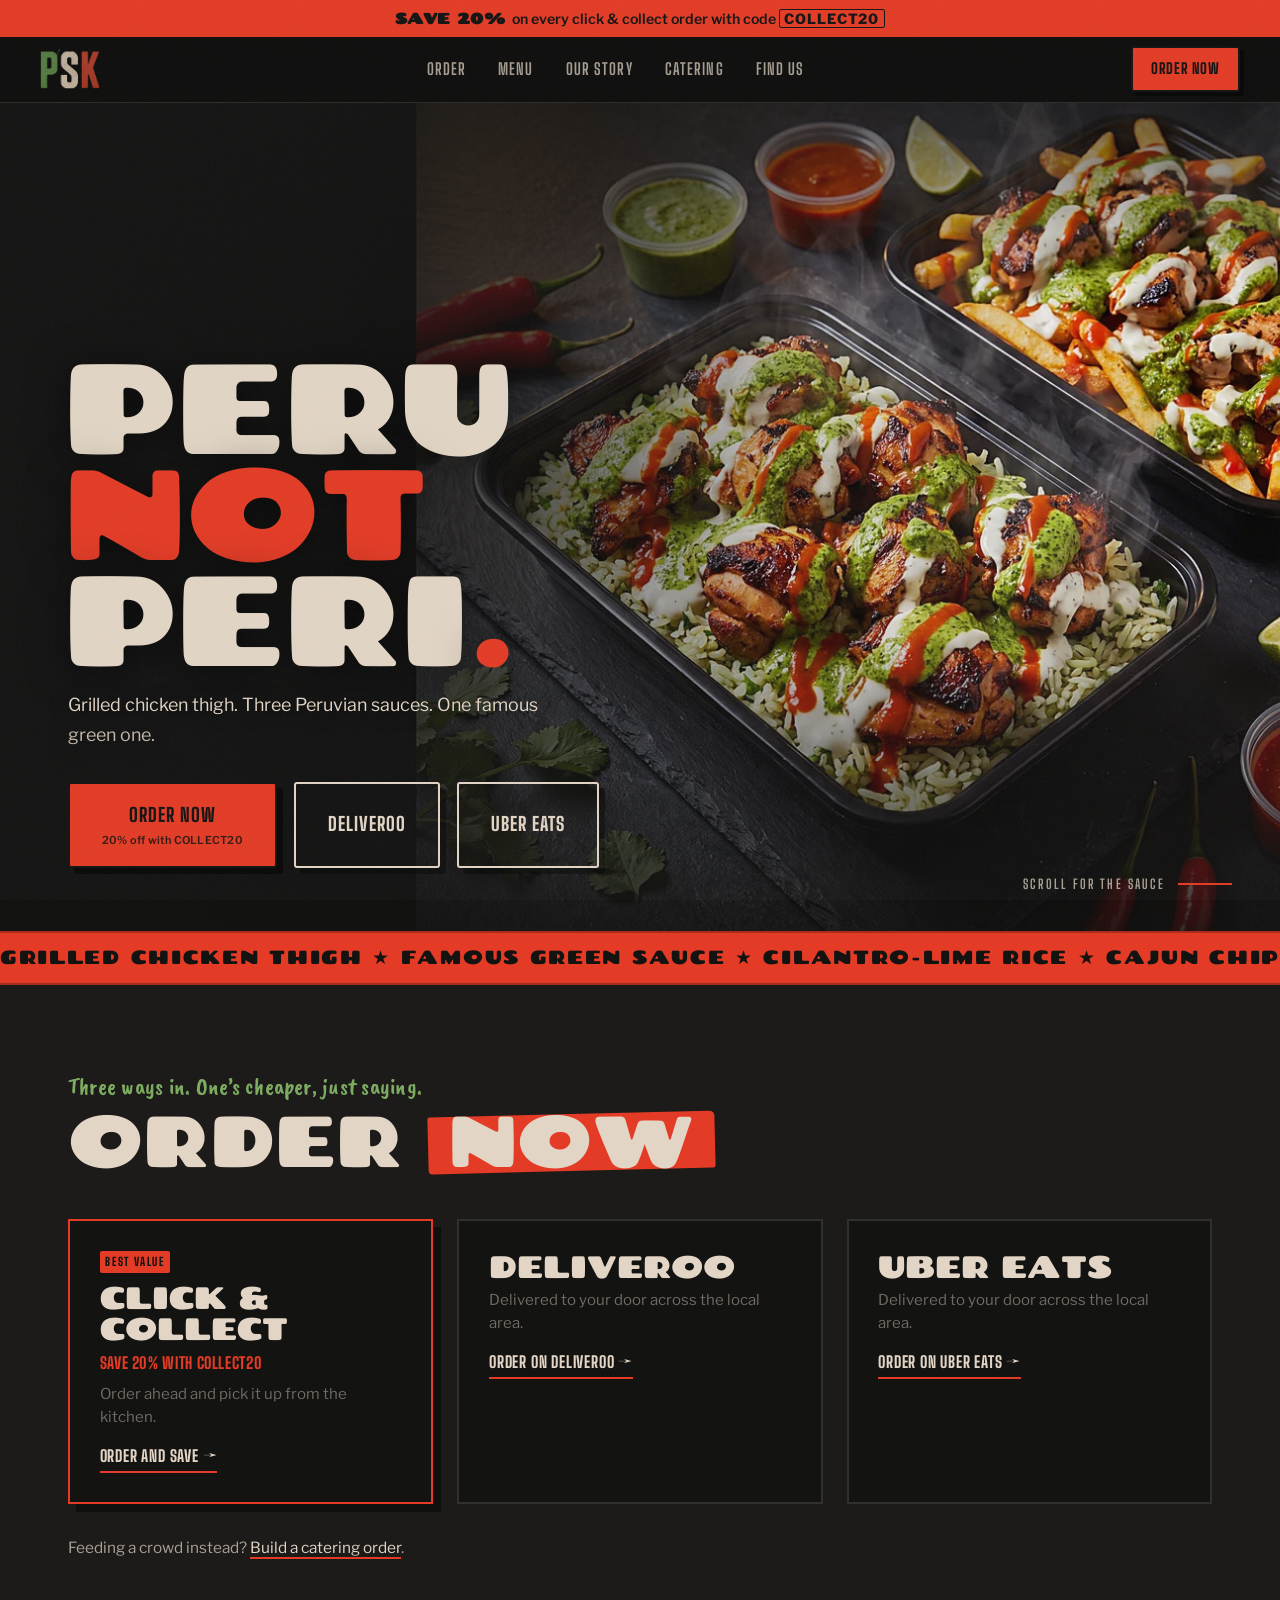
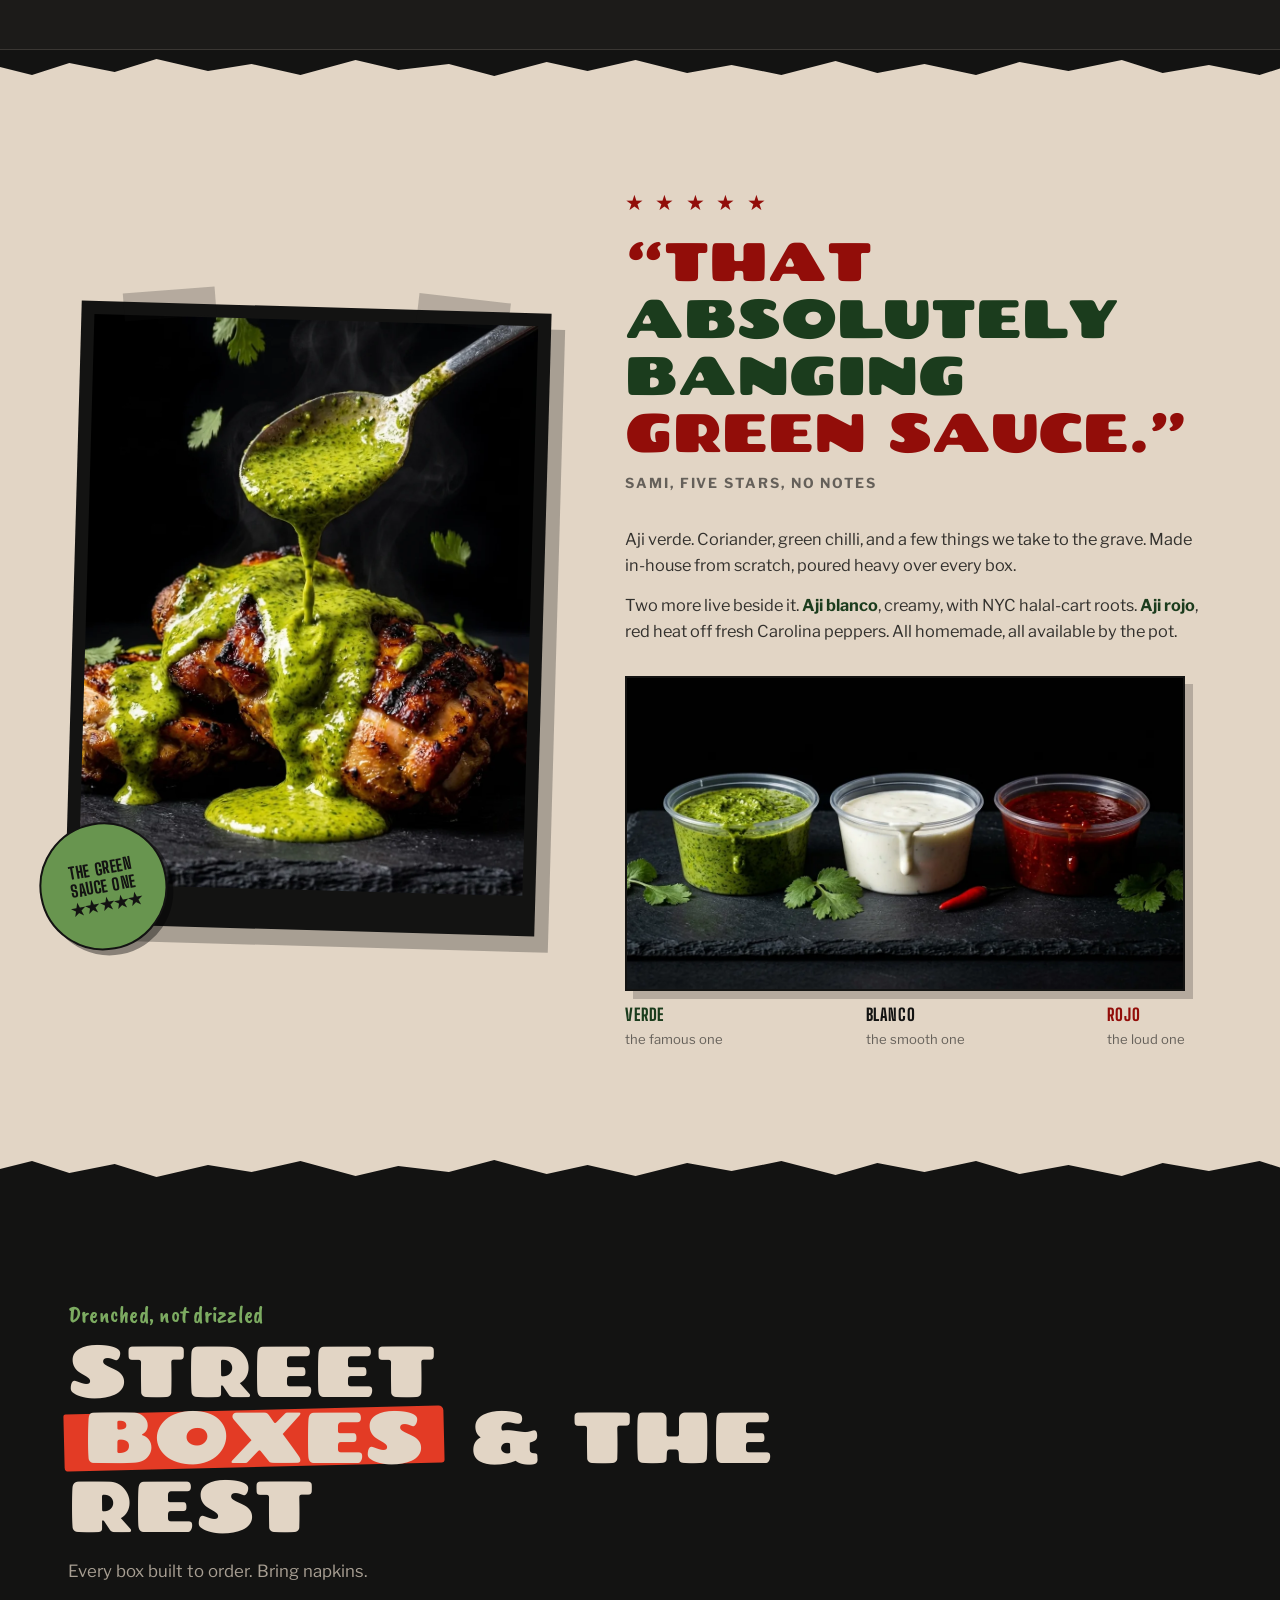
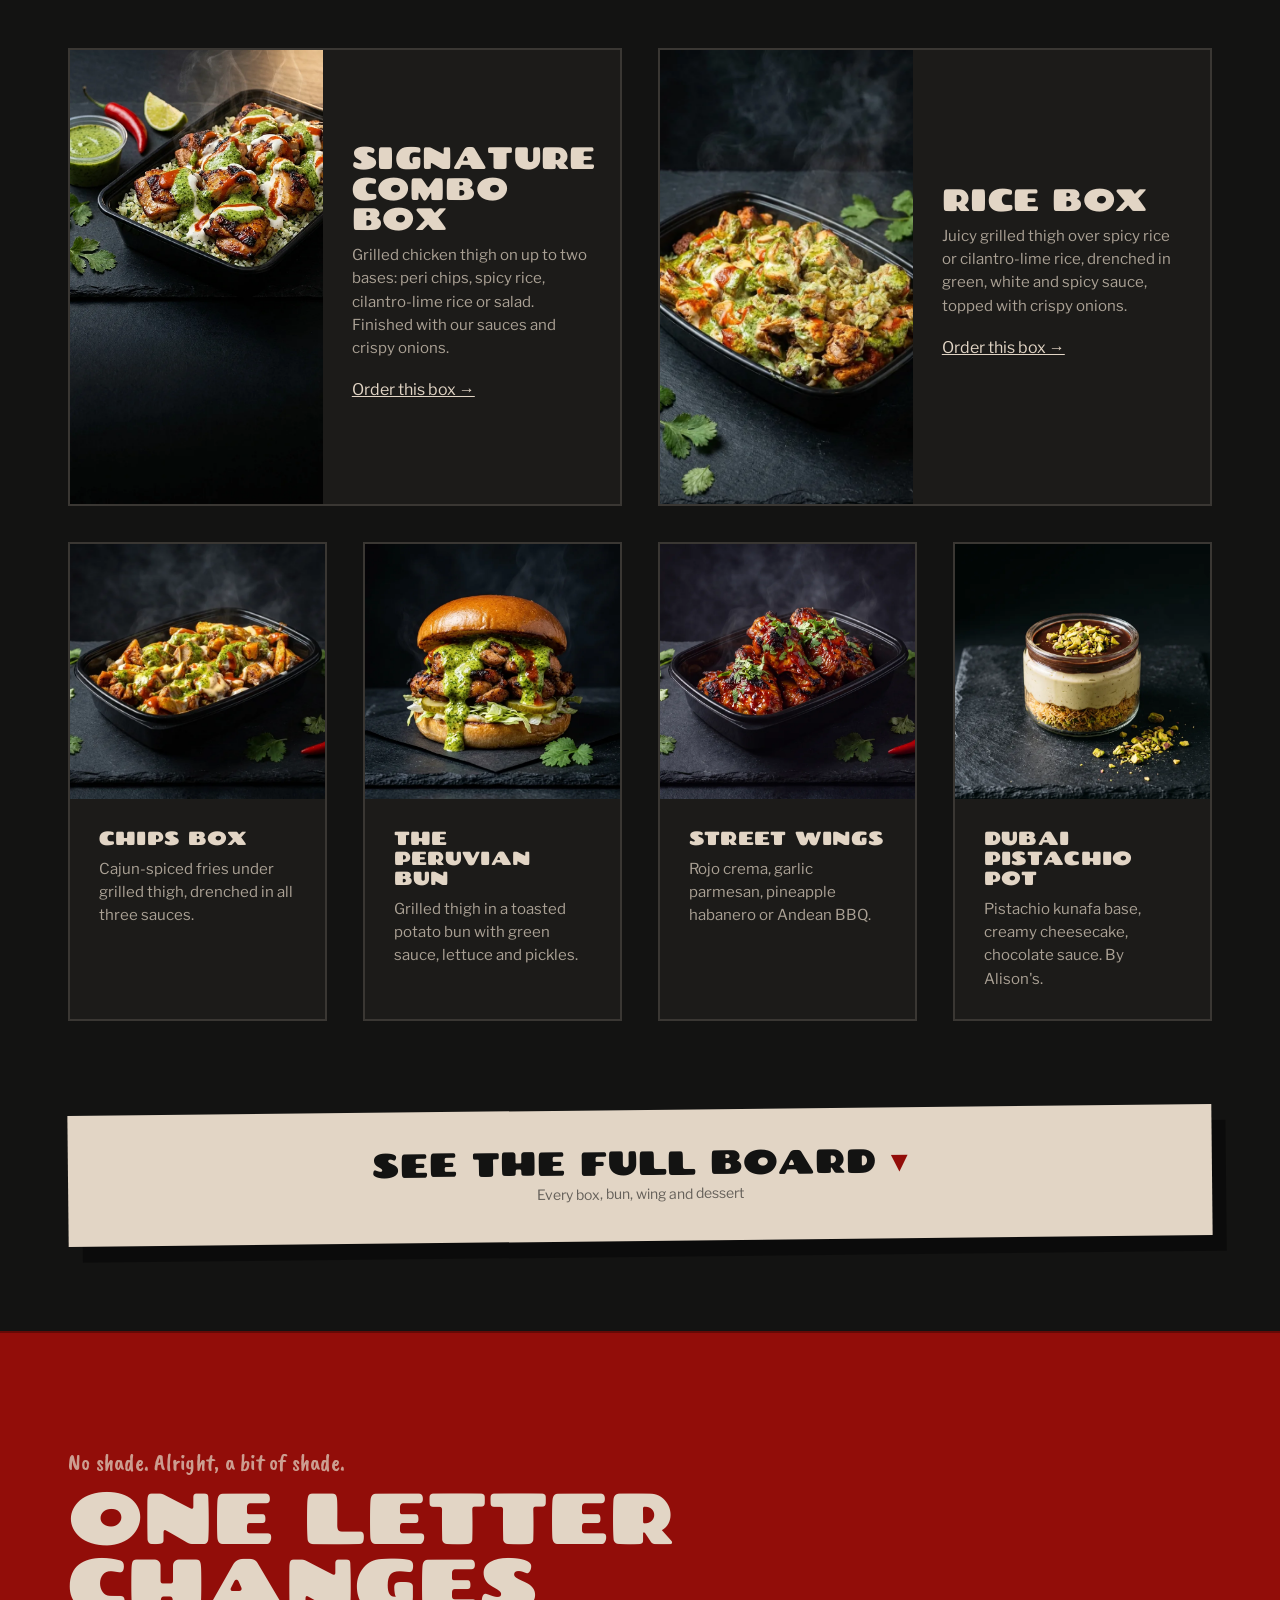
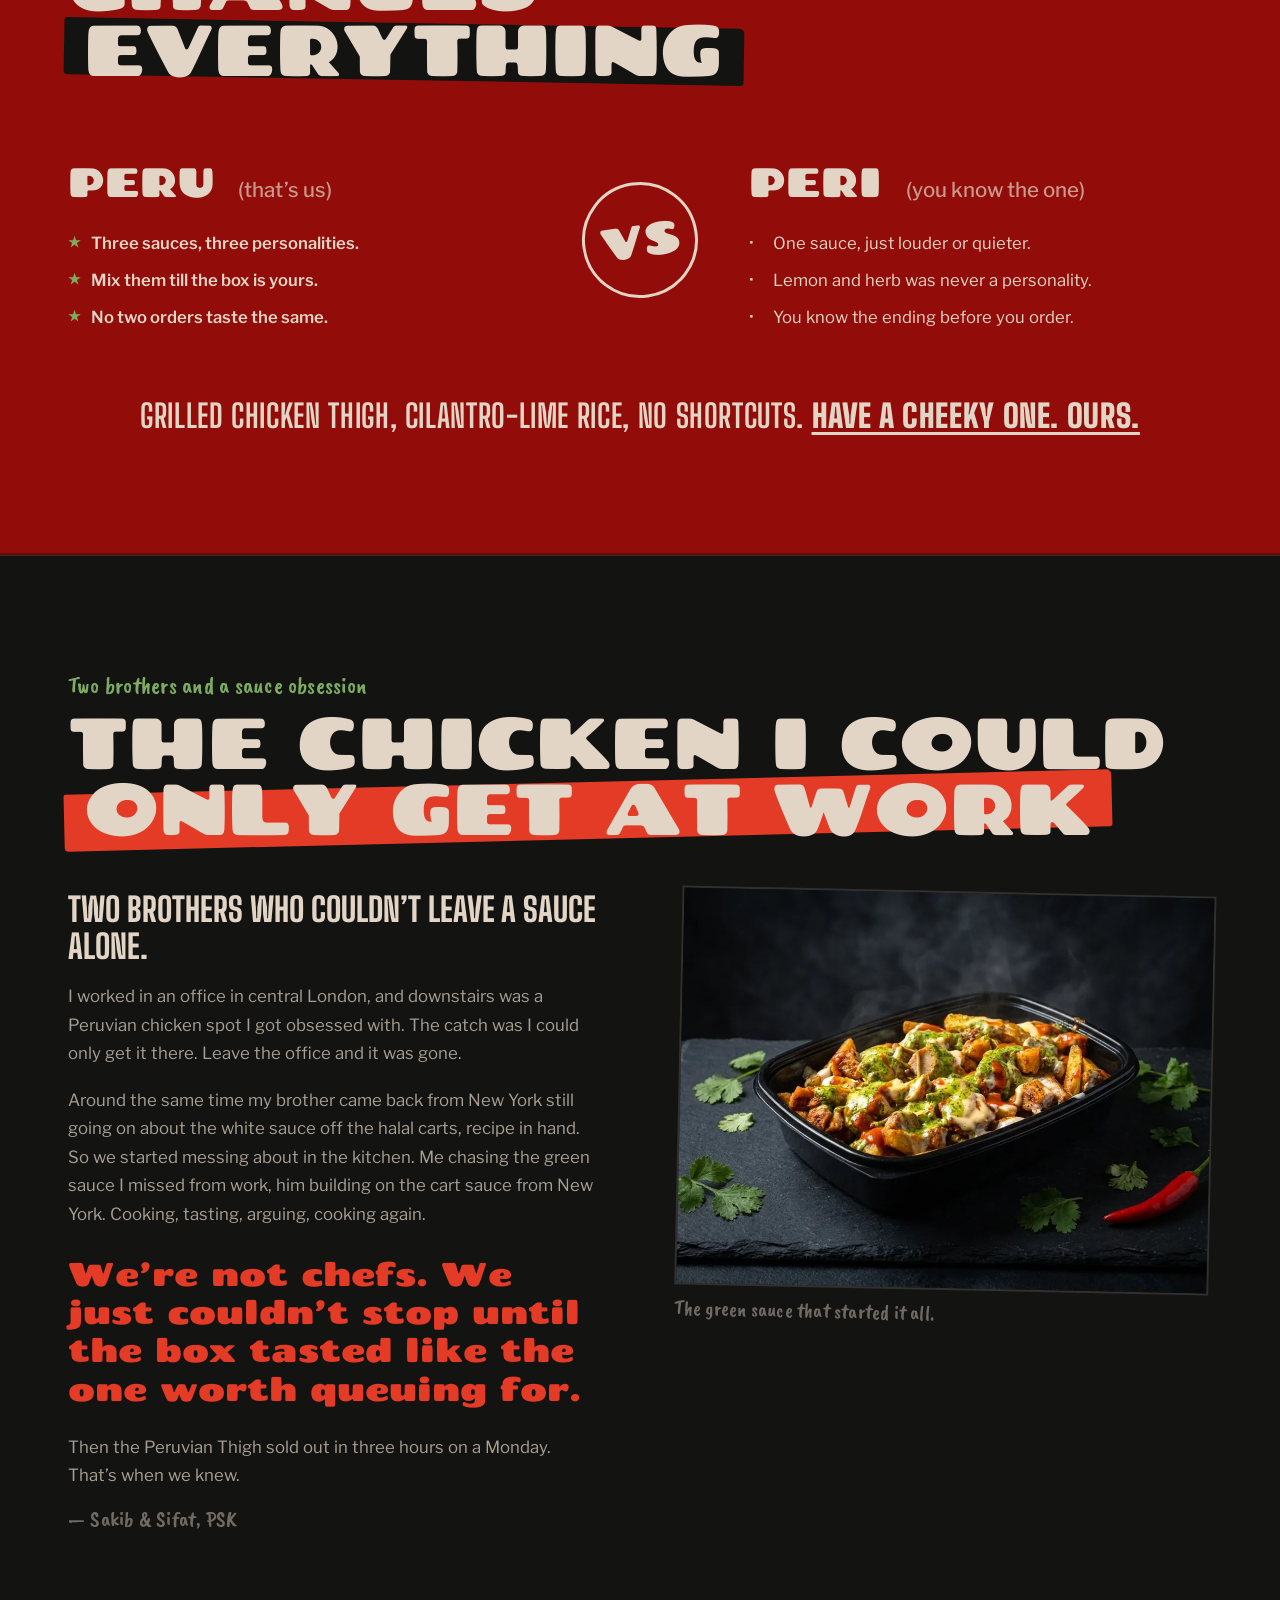
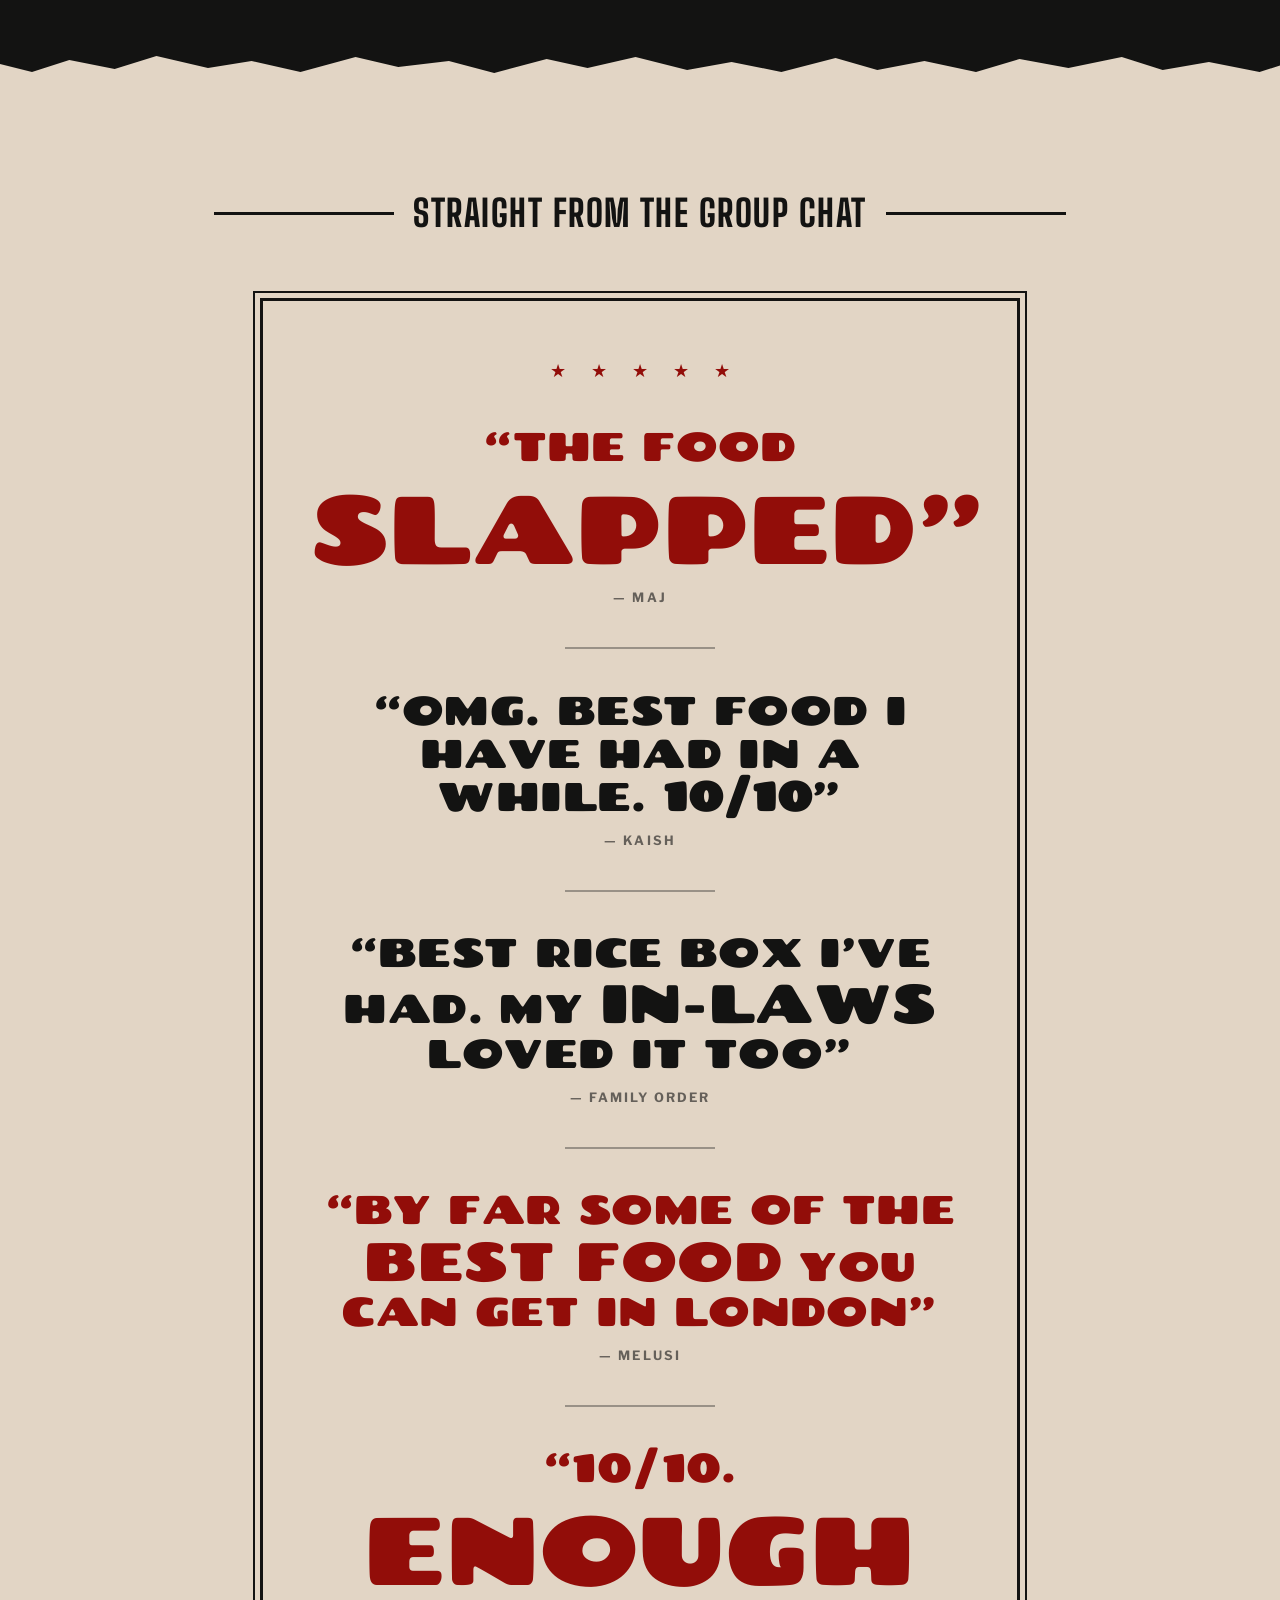
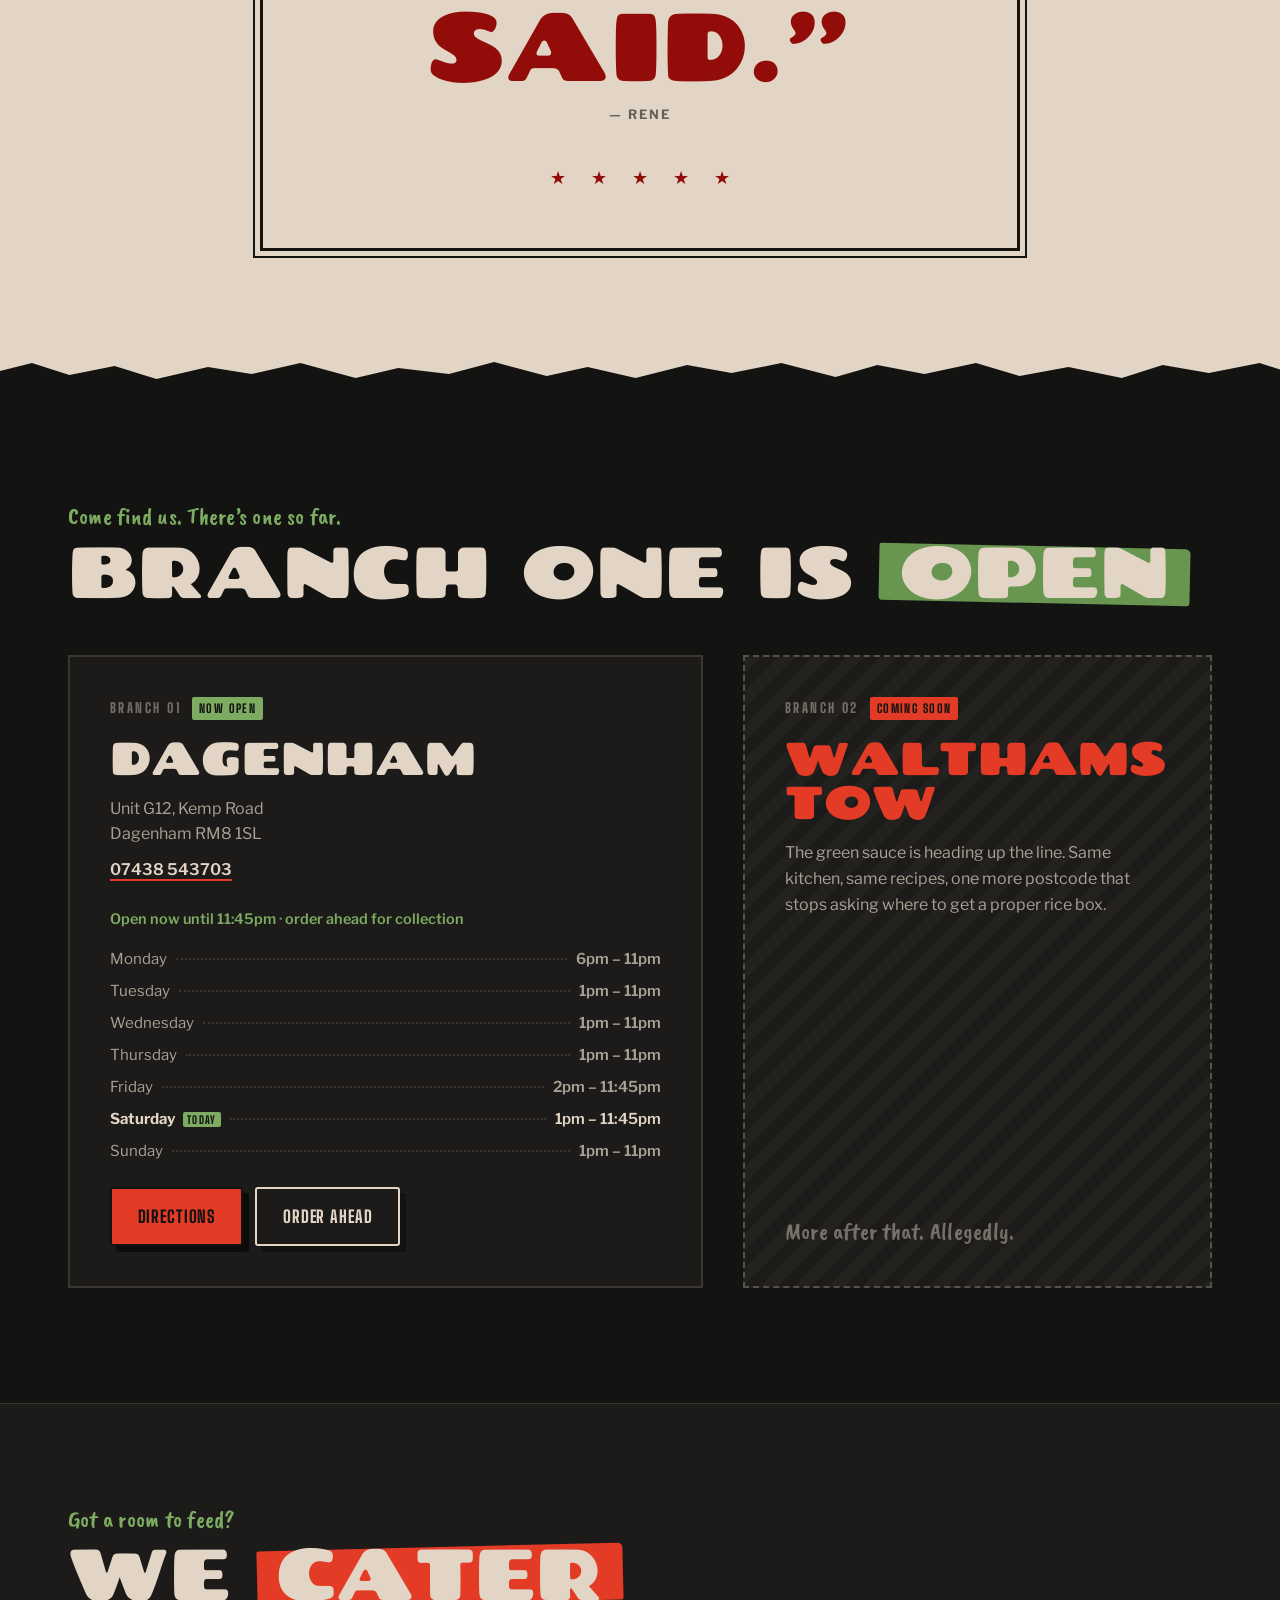
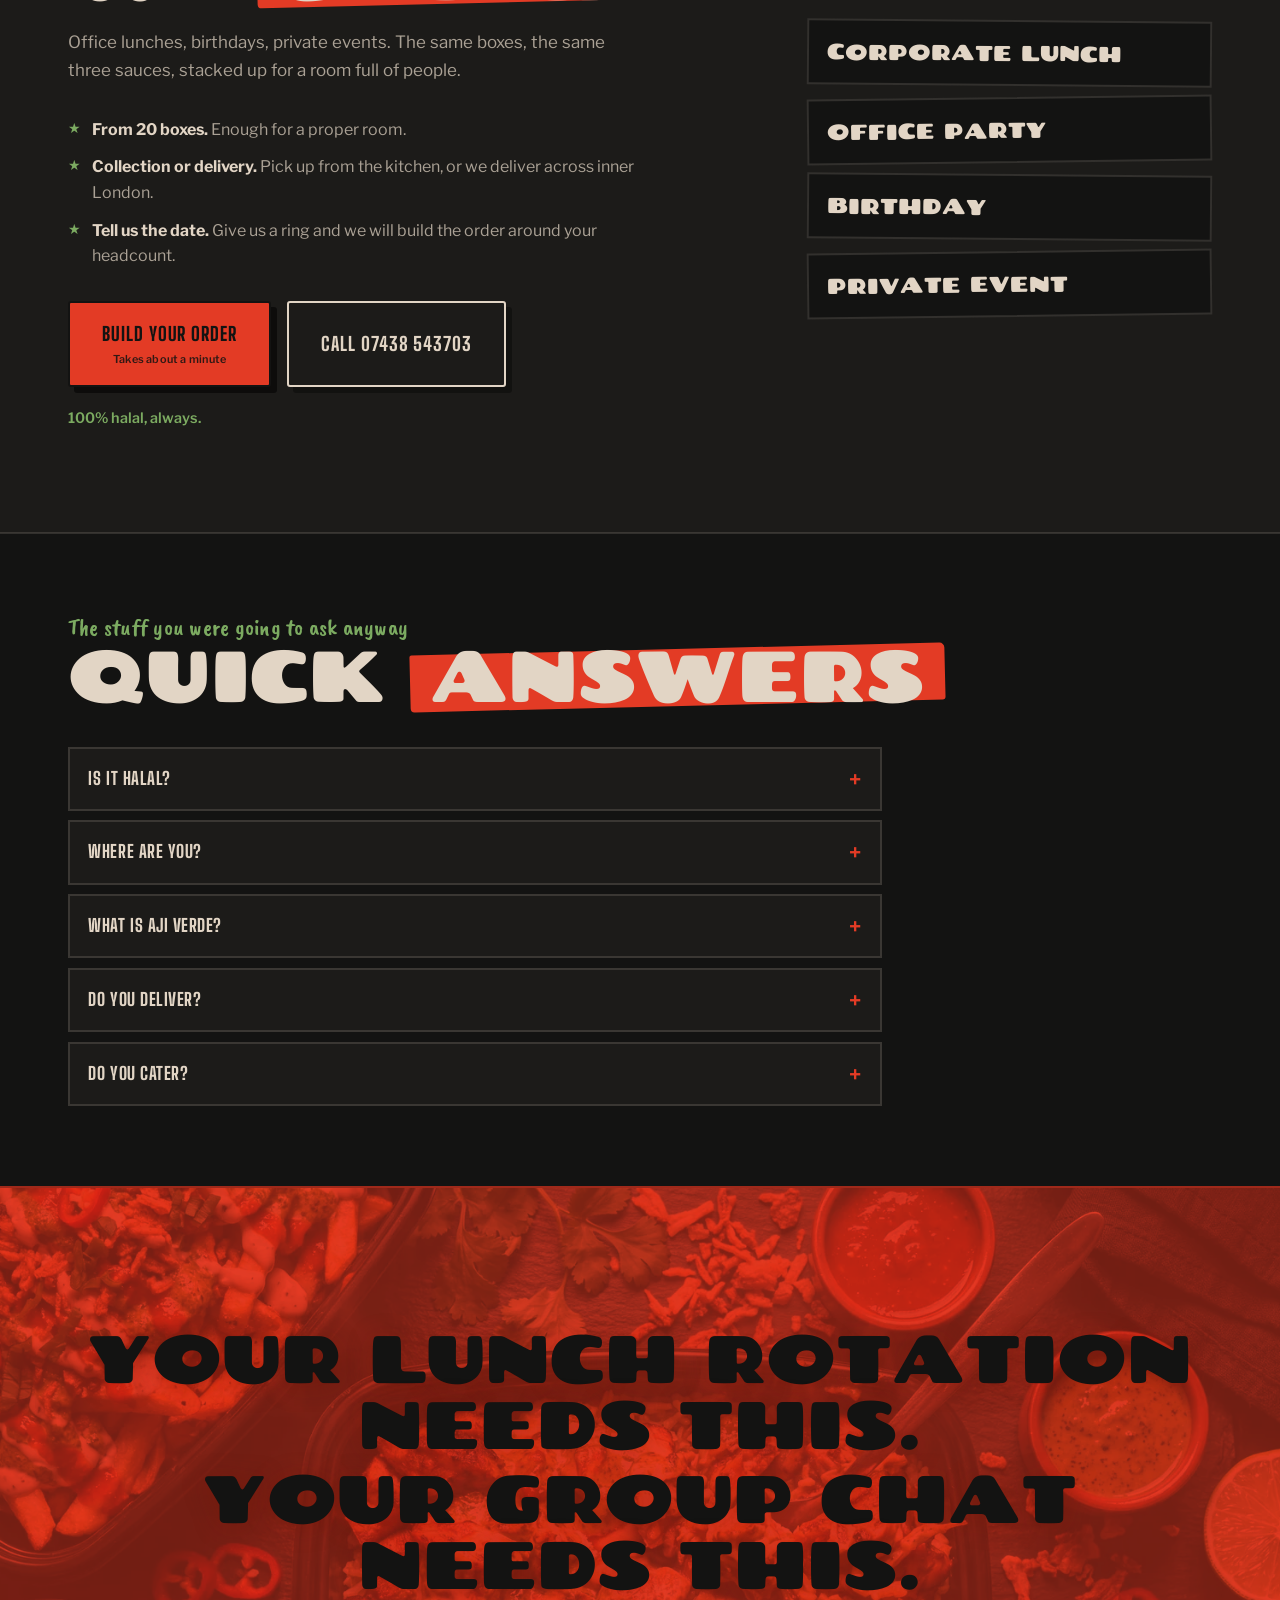
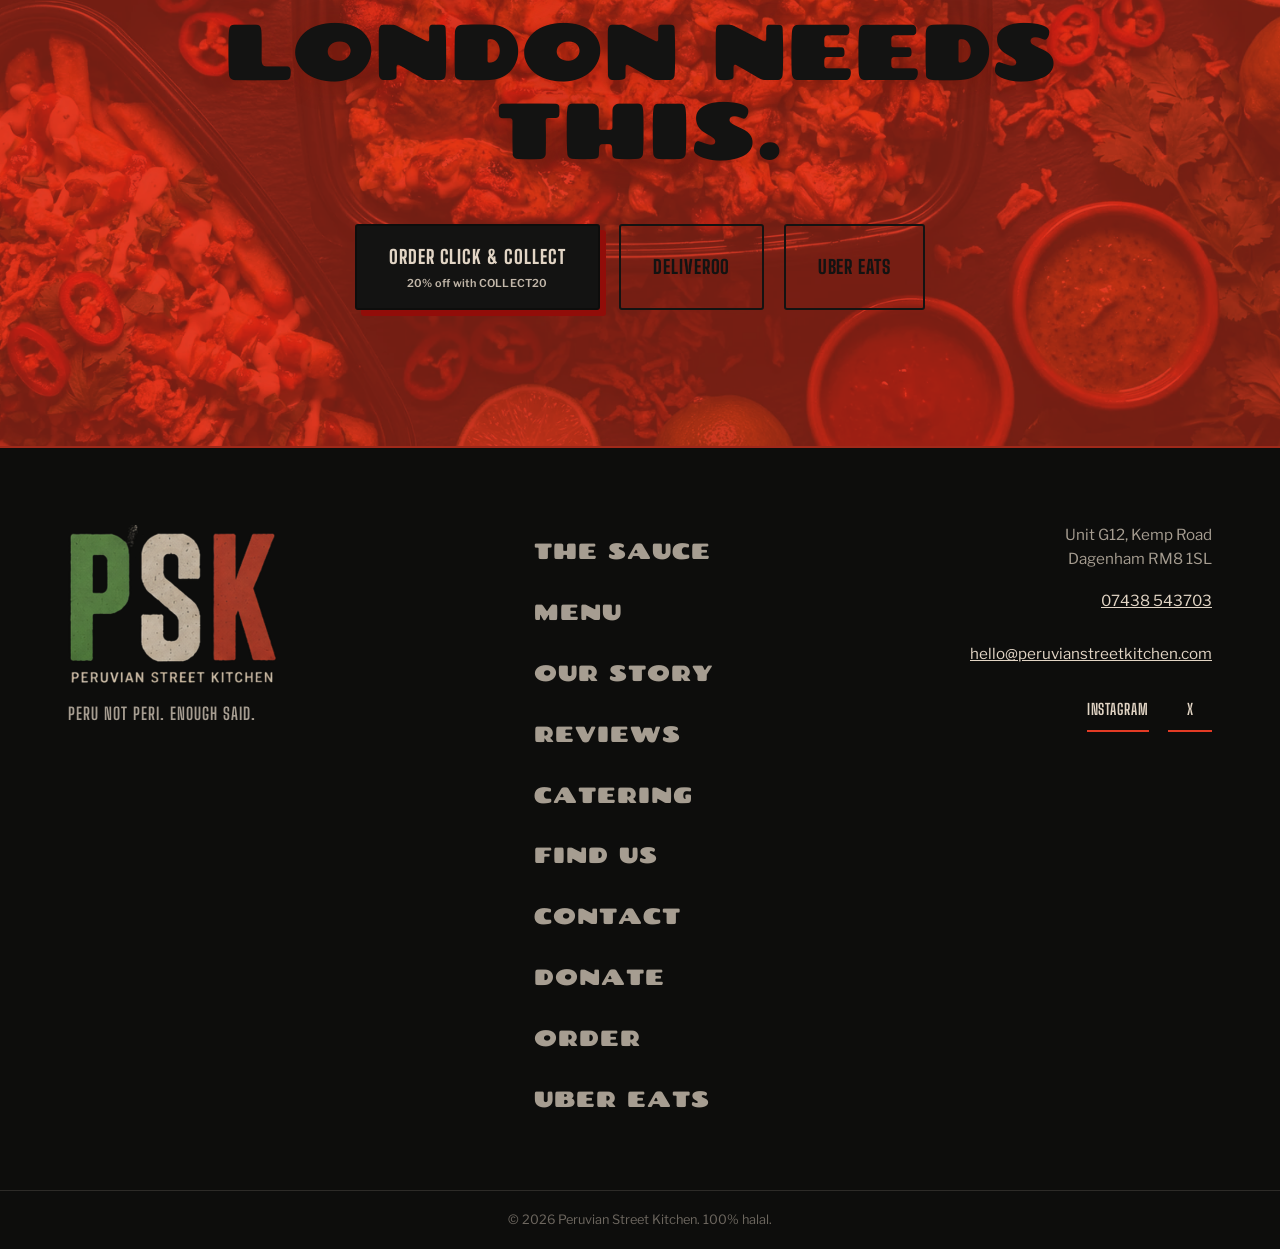
==== commit 7d26e65e: "Remove two operational claims I invented Self-audit prompted by Sifat catching two overclaims alread" ====
--- a/site/index.html
+++ b/site/index.html
@@ -30,8 +30,8 @@
 <link rel="preconnect" href="https://fonts.googleapis.com">
 <link rel="preconnect" href="https://fonts.gstatic.com" crossorigin>
 <link href="https://fonts.googleapis.com/css2?family=Chango&family=Caveat+Brush&family=Big+Shoulders+Display:wght@600;700;800;900&family=Libre+Franklin:ital,wght@0,400;0,500;0,600;0,700;1,400&display=swap" rel="stylesheet">
-<link rel="preload" as="image" href="assets/img/hero-wide.webp" imagesrcset="assets/img/hero-mobile.webp?v=29 768w, assets/img/hero-wide-sm.webp?v=29 1500w, assets/img/hero-wide.webp?v=29 2560w" imagesizes="100vw" fetchpriority="high">
-<link rel="stylesheet" href="assets/css/style.css?v=29">
+<link rel="preload" as="image" href="assets/img/hero-wide.webp" imagesrcset="assets/img/hero-mobile.webp?v=30 768w, assets/img/hero-wide-sm.webp?v=30 1500w, assets/img/hero-wide.webp?v=30 2560w" imagesizes="100vw" fetchpriority="high">
+<link rel="stylesheet" href="assets/css/style.css?v=30">
 <script type="application/ld+json">
 {
   "@context": "https://schema.org",
@@ -124,7 +124,7 @@
         {
           "@type": "Question",
           "name": "What is aji verde?",
-          "acceptedAnswer": {"@type": "Answer", "text": "Aji verde is the famous Peruvian green sauce: coriander and green chilli blended fresh every morning. It is poured over every box. Two more sauces sit beside it, aji blanco, a creamy white sauce with New York halal-cart roots, and aji rojo, a red sauce built on fresh Carolina peppers."}
+          "acceptedAnswer": {"@type": "Answer", "text": "Aji verde is the famous Peruvian green sauce: coriander and green chilli, made in-house from scratch. It is poured over every box. Two more sauces sit beside it, aji blanco, a creamy white sauce with New York halal-cart roots, and aji rojo, a red sauce built on fresh Carolina peppers."}
         },
         {
           "@type": "Question",
@@ -202,9 +202,9 @@
   <!-- ============ HERO ============ -->
   <section class="hero" aria-labelledby="hero-title">
     <picture class="hero-bg">
-      <source media="(max-width: 700px)" srcset="assets/img/hero-mobile.webp?v=29">
-      <source media="(max-width: 1300px)" srcset="assets/img/hero-wide-sm.webp?v=29">
-      <img src="assets/img/hero-wide.webp?v=29" alt="Peruvian Street Kitchen spread: a rice box and loaded Cajun fries drenched in green aji verde sauce, with sauce pots, chillies and lime on dark slate" width="2560" height="1429" fetchpriority="high">
+      <source media="(max-width: 700px)" srcset="assets/img/hero-mobile.webp?v=30">
+      <source media="(max-width: 1300px)" srcset="assets/img/hero-wide-sm.webp?v=30">
+      <img src="assets/img/hero-wide.webp?v=30" alt="Peruvian Street Kitchen spread: a rice box and loaded Cajun fries drenched in green aji verde sauce, with sauce pots, chillies and lime on dark slate" width="2560" height="1429" fetchpriority="high">
     </picture>
     <div class="hero-smoke" aria-hidden="true"></div>
     <div class="hero-scrim" aria-hidden="true"></div>
@@ -247,7 +247,7 @@
           <span class="way-flag">Best value</span>
           <strong class="way-name">Click &amp; Collect</strong>
           <span class="way-save">Save 20% with COLLECT20</span>
-          <span class="way-note">Order ahead, pick it up from the kitchen. Usually ready in about 15 minutes.</span>
+          <span class="way-note">Order ahead and pick it up from the kitchen.</span>
           <span class="way-go">Order and save &rarr;</span>
         </a>
         <a class="way reveal" href="https://deliveroo.co.uk/menu/london/chadwell-heath/peruvian-street-kitchen-chadwell-heath" target="_blank" rel="noopener">
@@ -280,7 +280,7 @@
         <h2 id="sauce-title" class="playbill-quote reveal">&ldquo;That <em>absolutely banging</em> green&nbsp;sauce.&rdquo;</h2>
         <p class="playbill-cite reveal">Sami, five stars, no notes</p>
         <div class="sauce-body reveal">
-          <p>Aji verde. Coriander, green chilli, and a few things we take to the grave. Blended fresh every morning, poured heavy over every box.</p>
+          <p>Aji verde. Coriander, green chilli, and a few things we take to the grave. Made in-house from scratch, poured heavy over every box.</p>
           <p>Two more live beside it. <strong>Aji blanco</strong>, creamy, with NYC halal-cart roots. <strong>Aji rojo</strong>, red heat off fresh Carolina peppers. All homemade, all available by the pot.</p>
         </div>
         <figure class="sauce-trio reveal">
@@ -517,7 +517,7 @@
             Unit G12, Kemp Road<br>Dagenham RM8 1SL<br>
             <a href="tel:+447438543703">07438 543703</a>
           </address>
-          <p class="branch-status" data-open-status>Collection usually ready in 15 minutes.</p>
+          <p class="branch-status" data-open-status>Order ahead for collection.</p>
           <ul class="hours-list">
             <li data-day="1"><span>Monday</span><i></i><b>6pm &ndash; 11pm</b></li>
             <li data-day="2"><span>Tuesday</span><i></i><b>1pm &ndash; 11pm</b></li>
@@ -587,7 +587,7 @@
         </details>
         <details class="faq-item reveal">
           <summary>What is aji verde?</summary>
-          <p>The famous green sauce. Coriander and green chilli, blended fresh every morning and poured over every box. Aji blanco (creamy, New York halal-cart roots) and aji rojo (red heat, Carolina peppers) sit beside it.</p>
+          <p>The famous green sauce. Coriander and green chilli, made in-house from scratch and poured over every box. Aji blanco (creamy, New York halal-cart roots) and aji rojo (red heat, Carolina peppers) sit beside it.</p>
         </details>
         <details class="faq-item reveal">
           <summary>Do you deliver?</summary>
@@ -659,6 +659,6 @@
   <a class="btn btn-ghost" href="https://www.ubereats.com/gb/store/peruvian-street-kitchen-g12-chadwell-heath-industrial-park-kemp-road/pXbf_ZSdWNG_N_mCPJYeJg" target="_blank" rel="noopener">Uber Eats</a>
 </div>
 
-<script src="assets/js/main.js?v=29" defer></script>
+<script src="assets/js/main.js?v=30" defer></script>
 </body>
 </html>
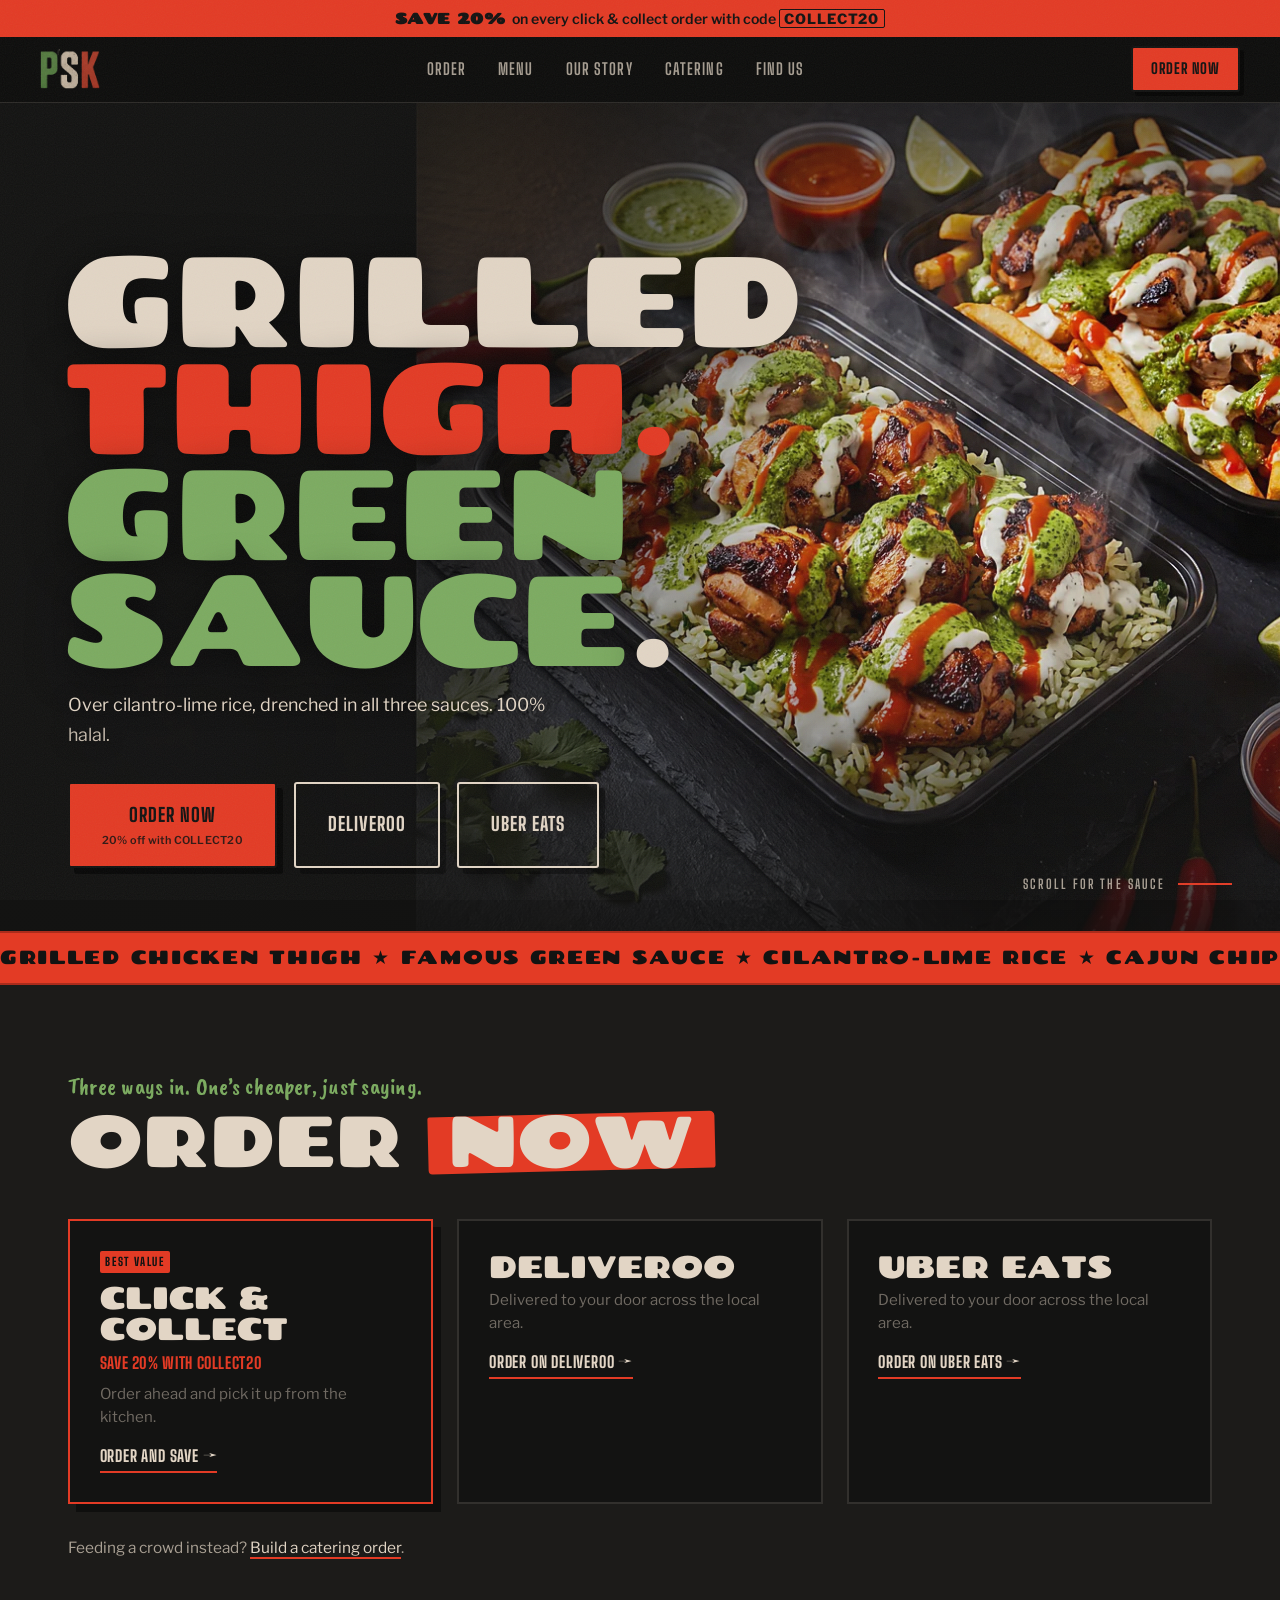
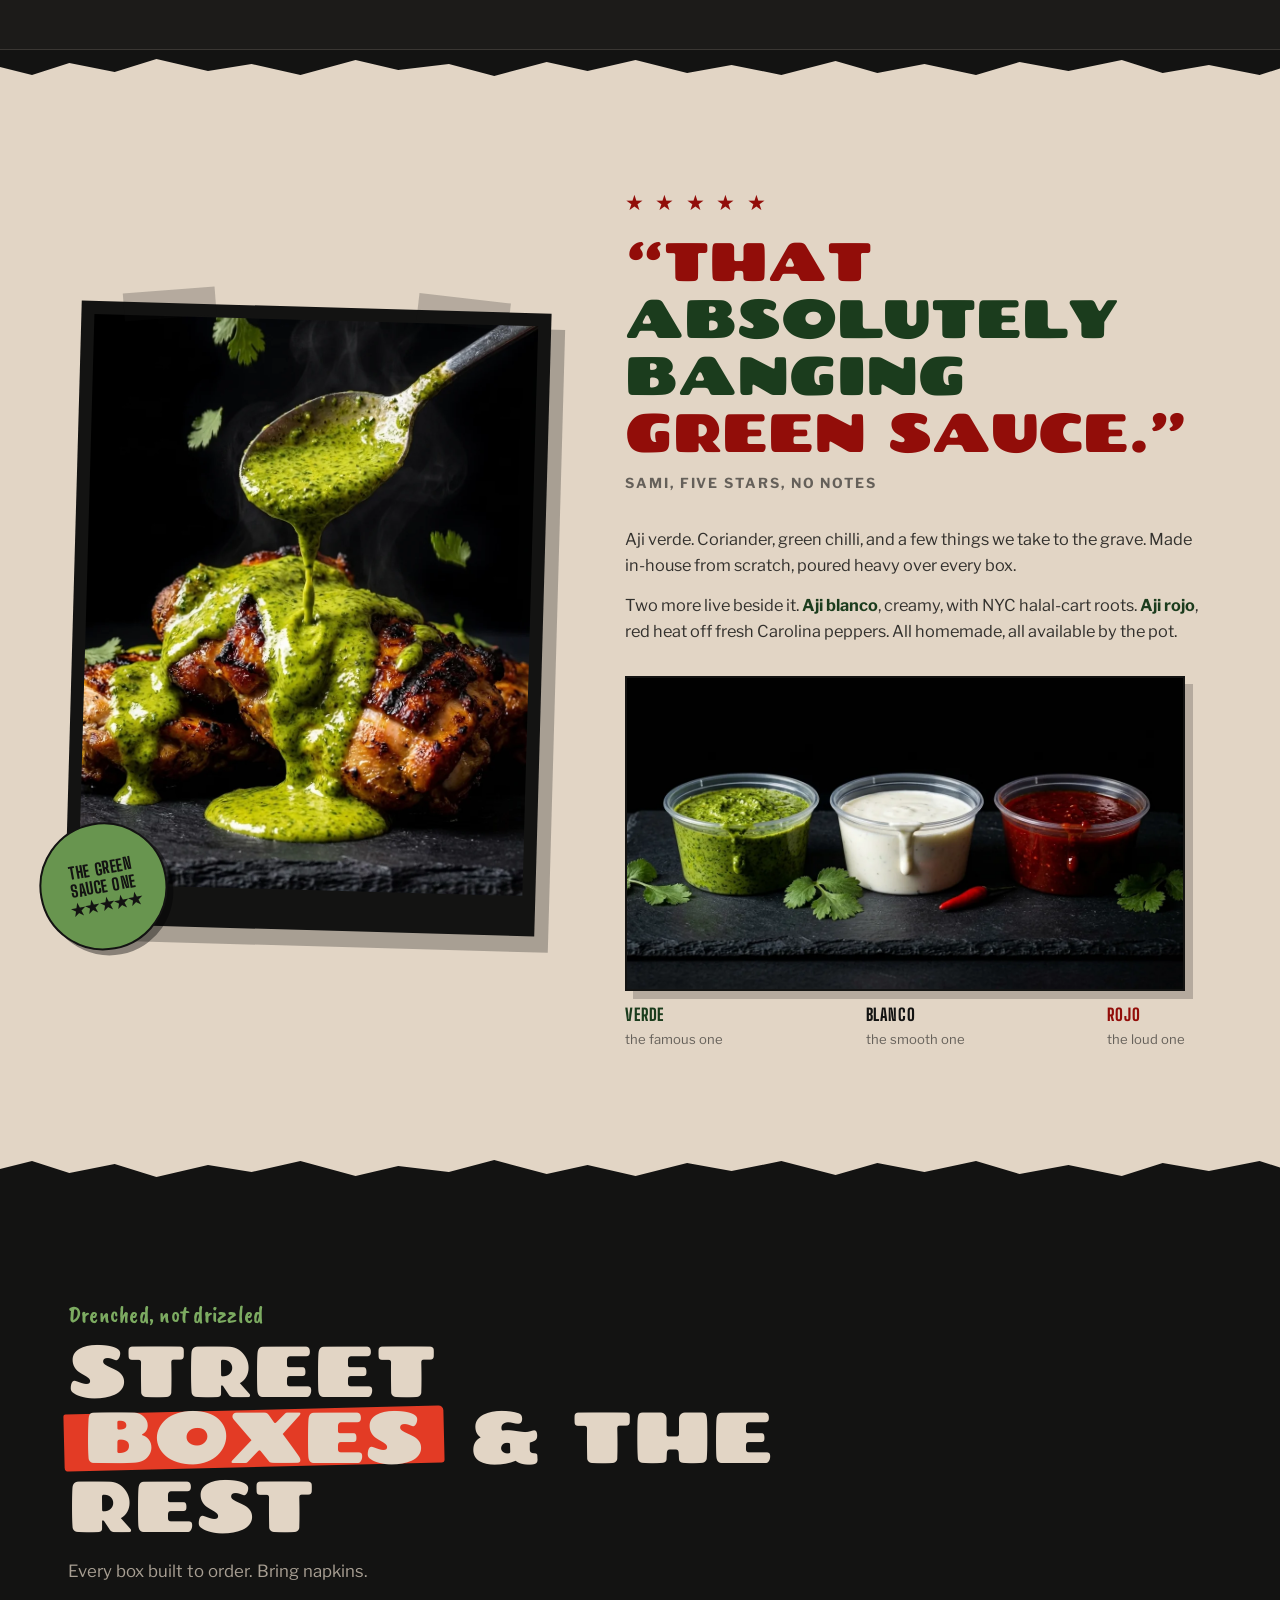
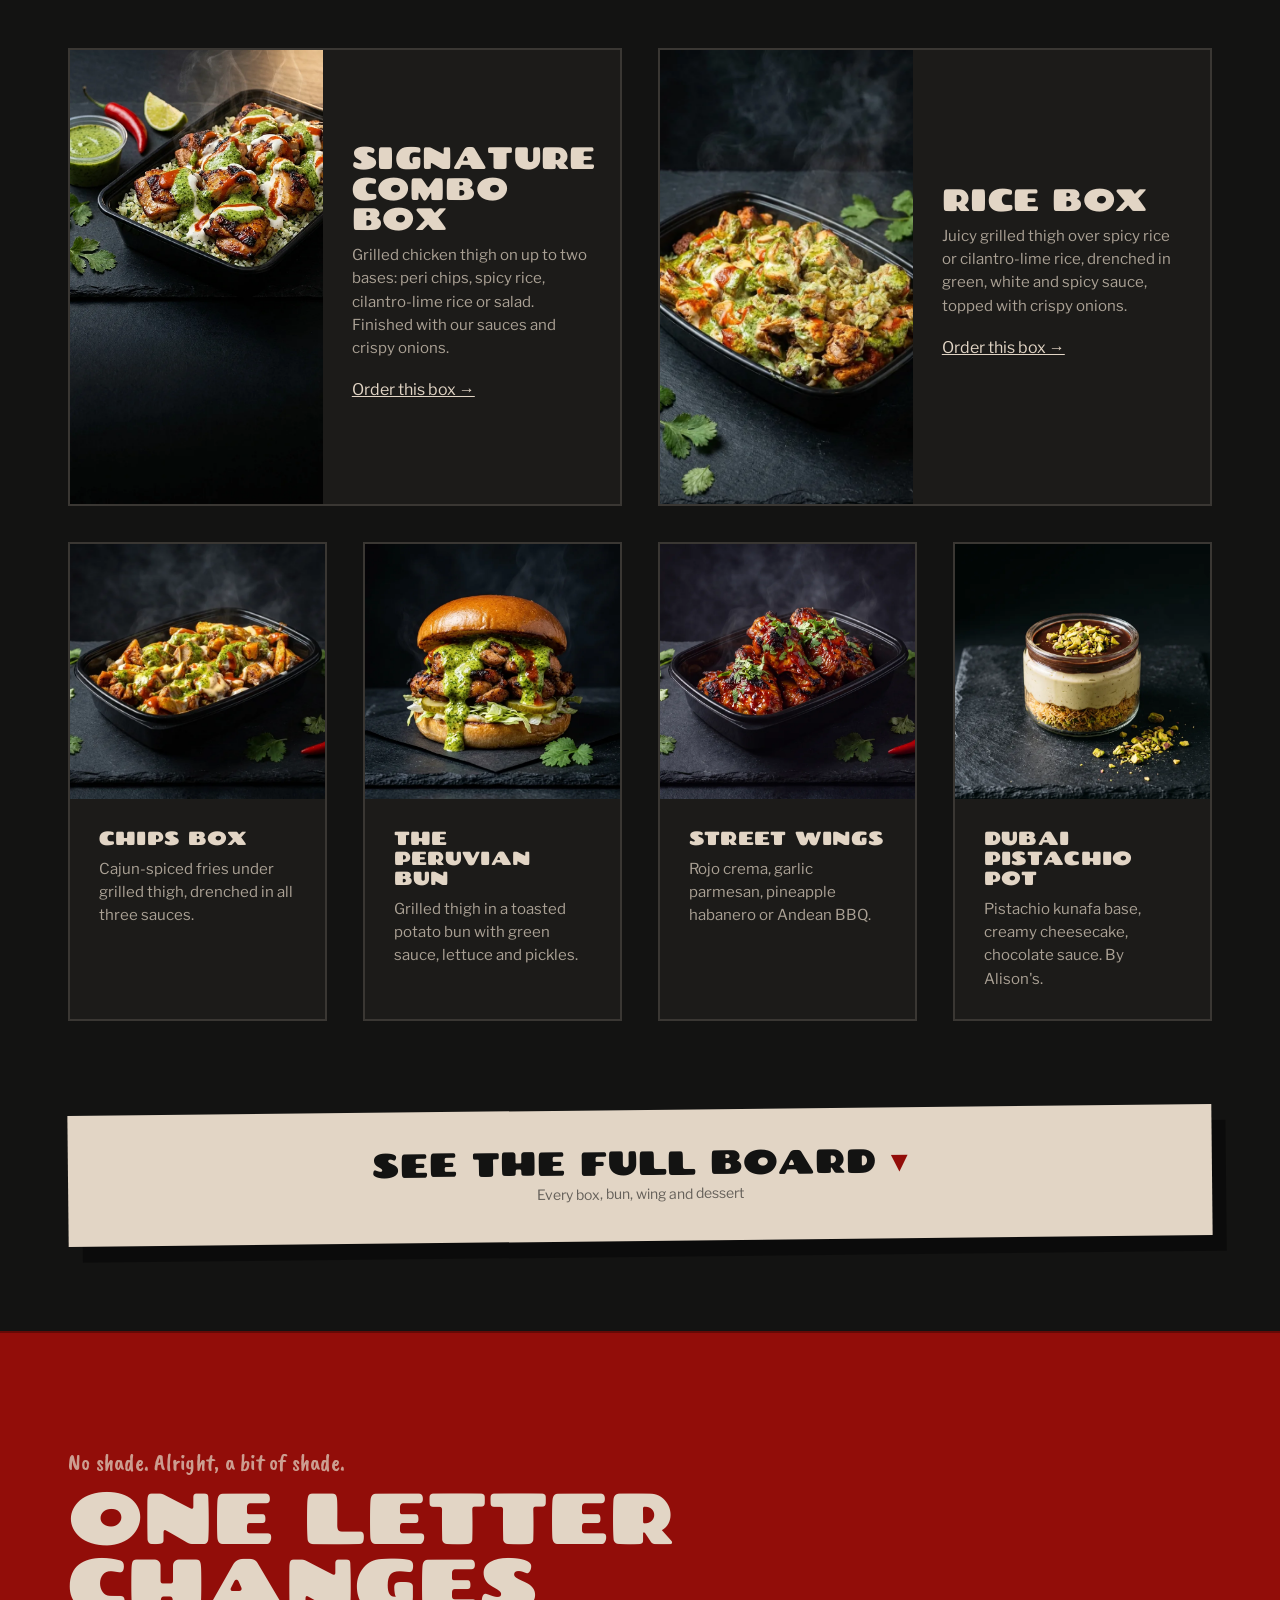
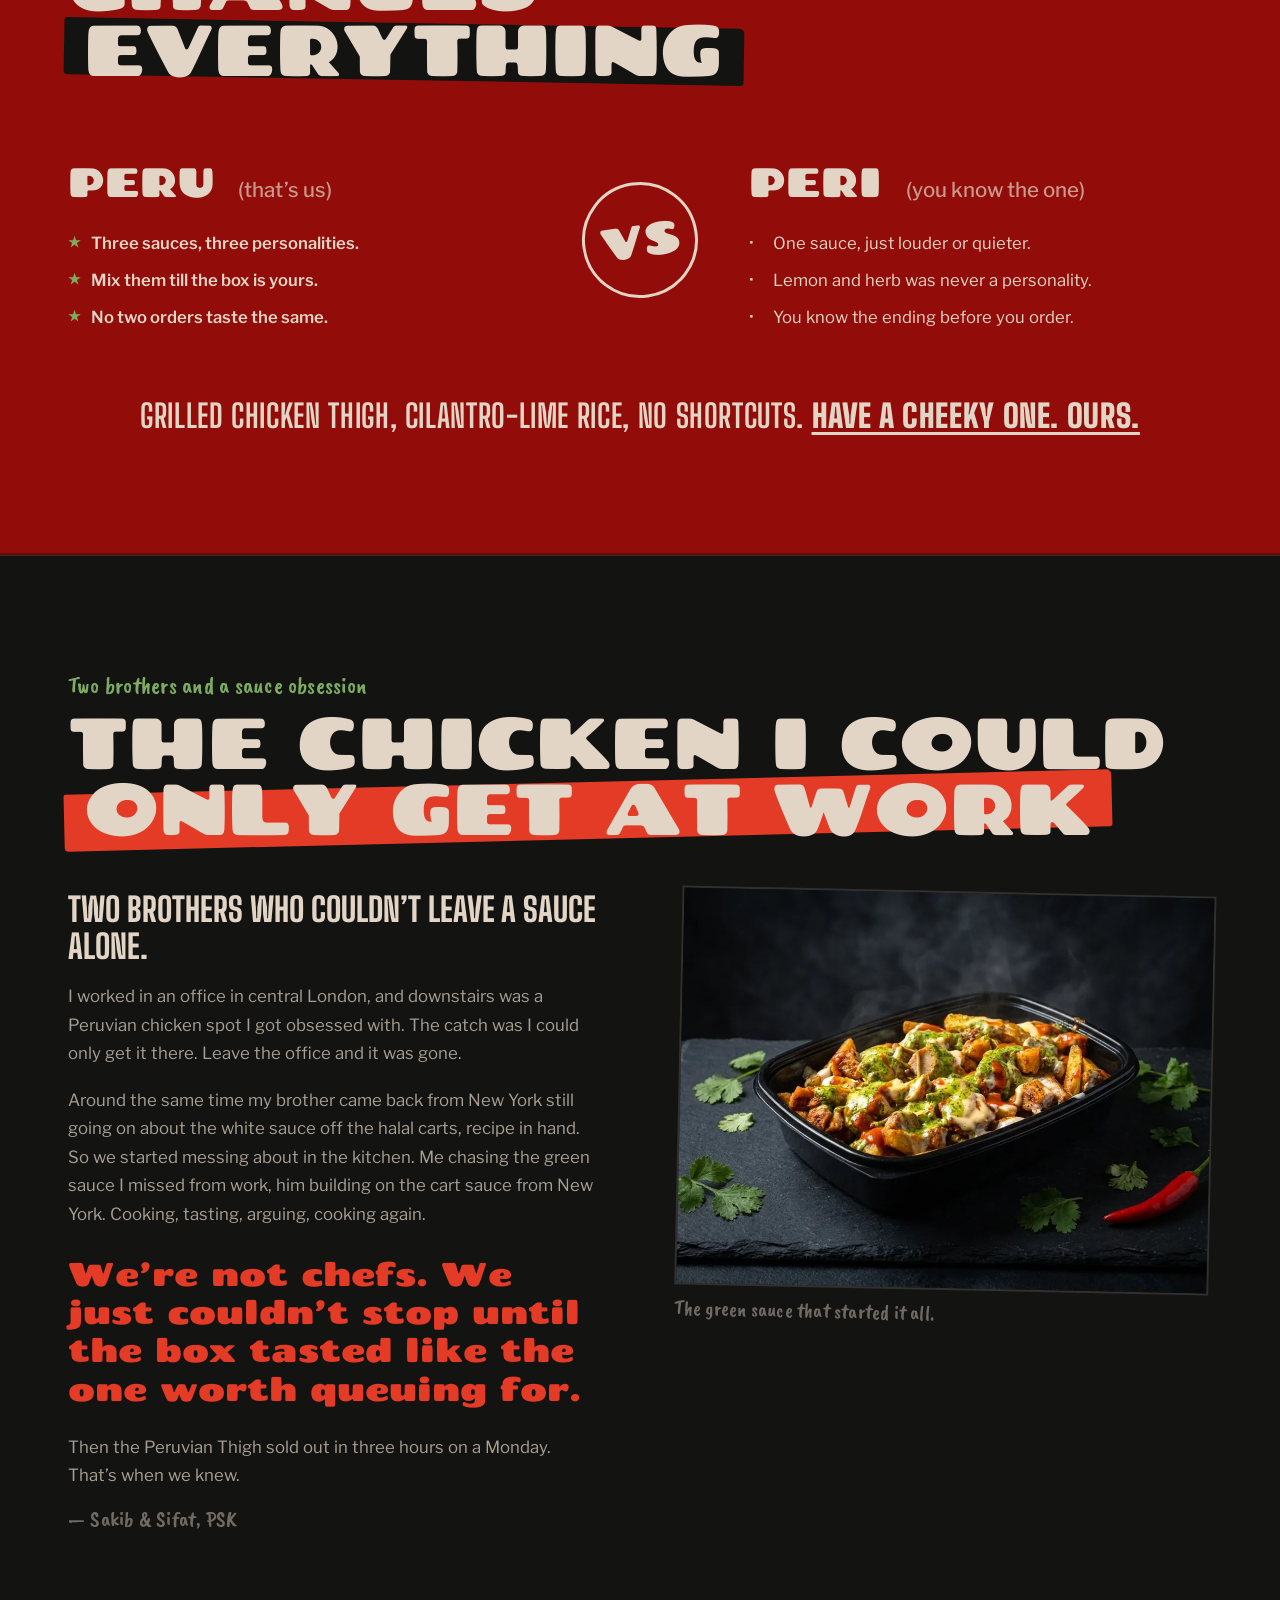
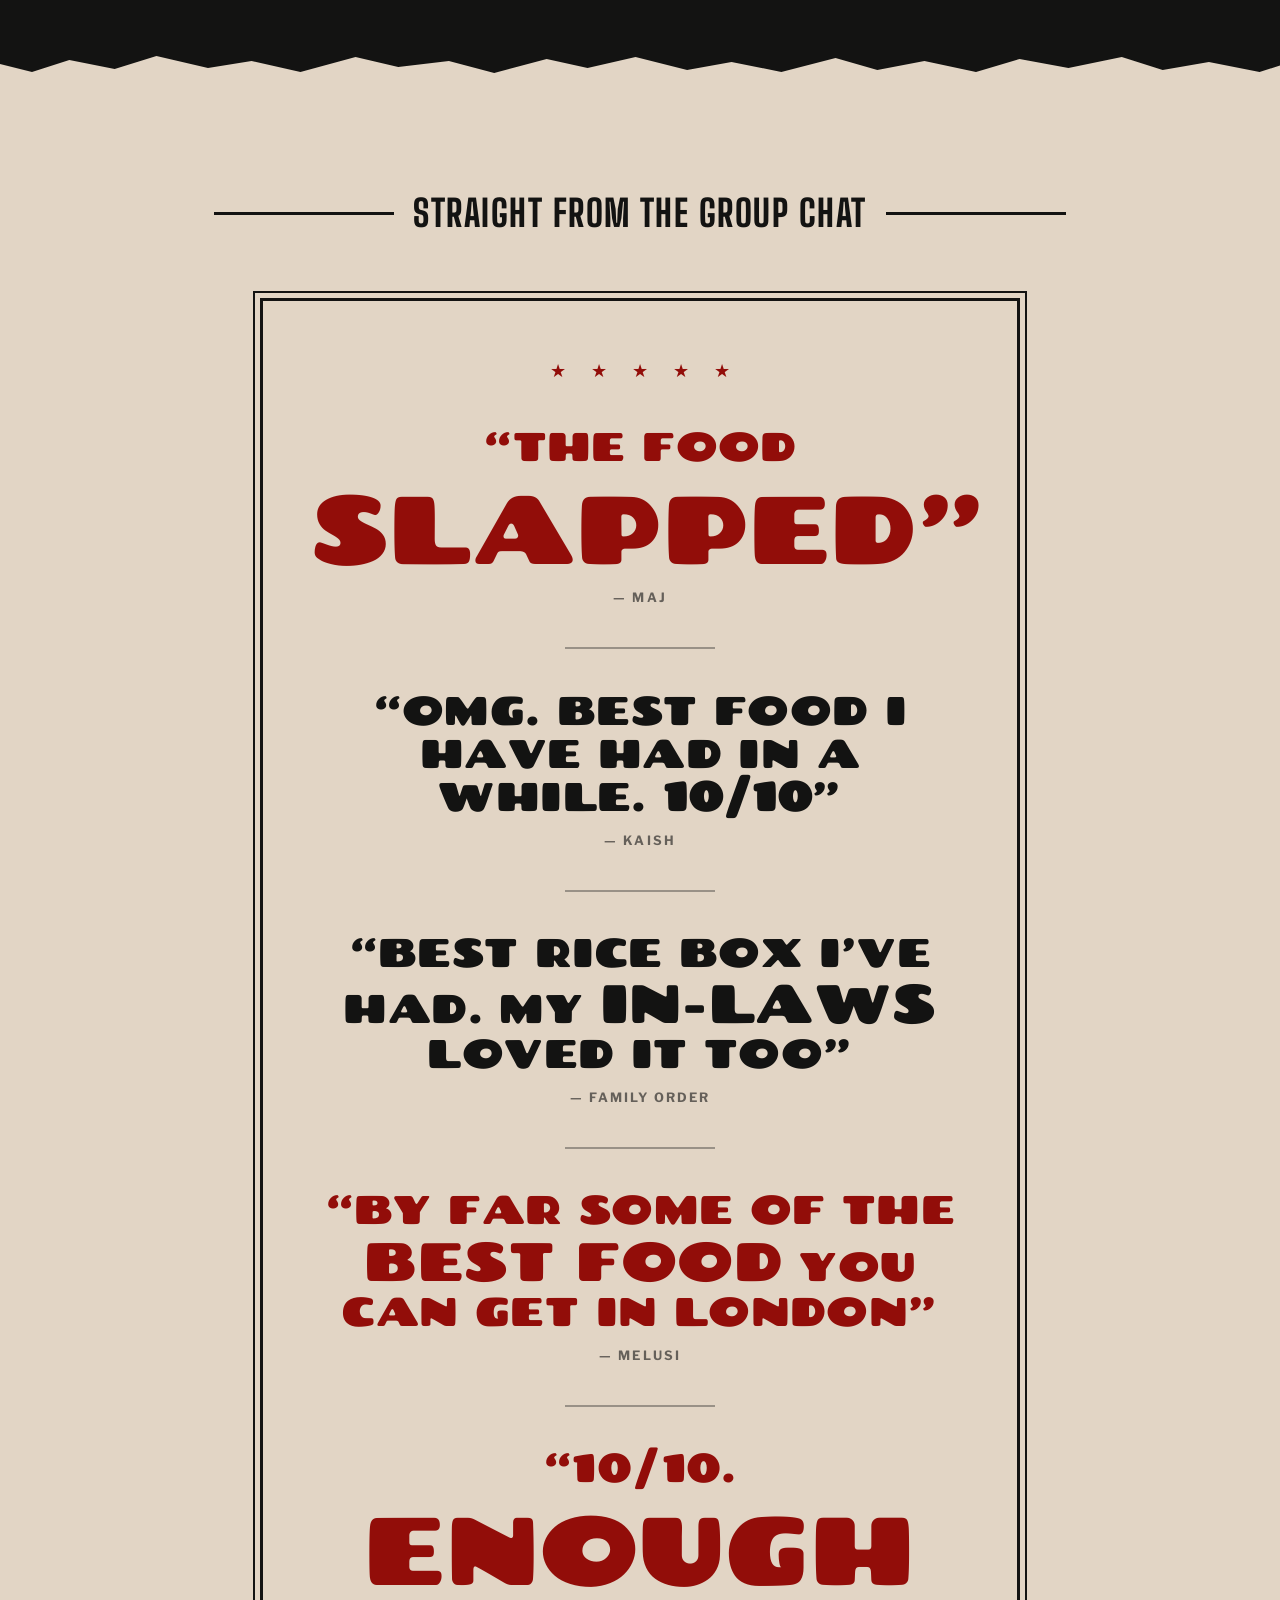
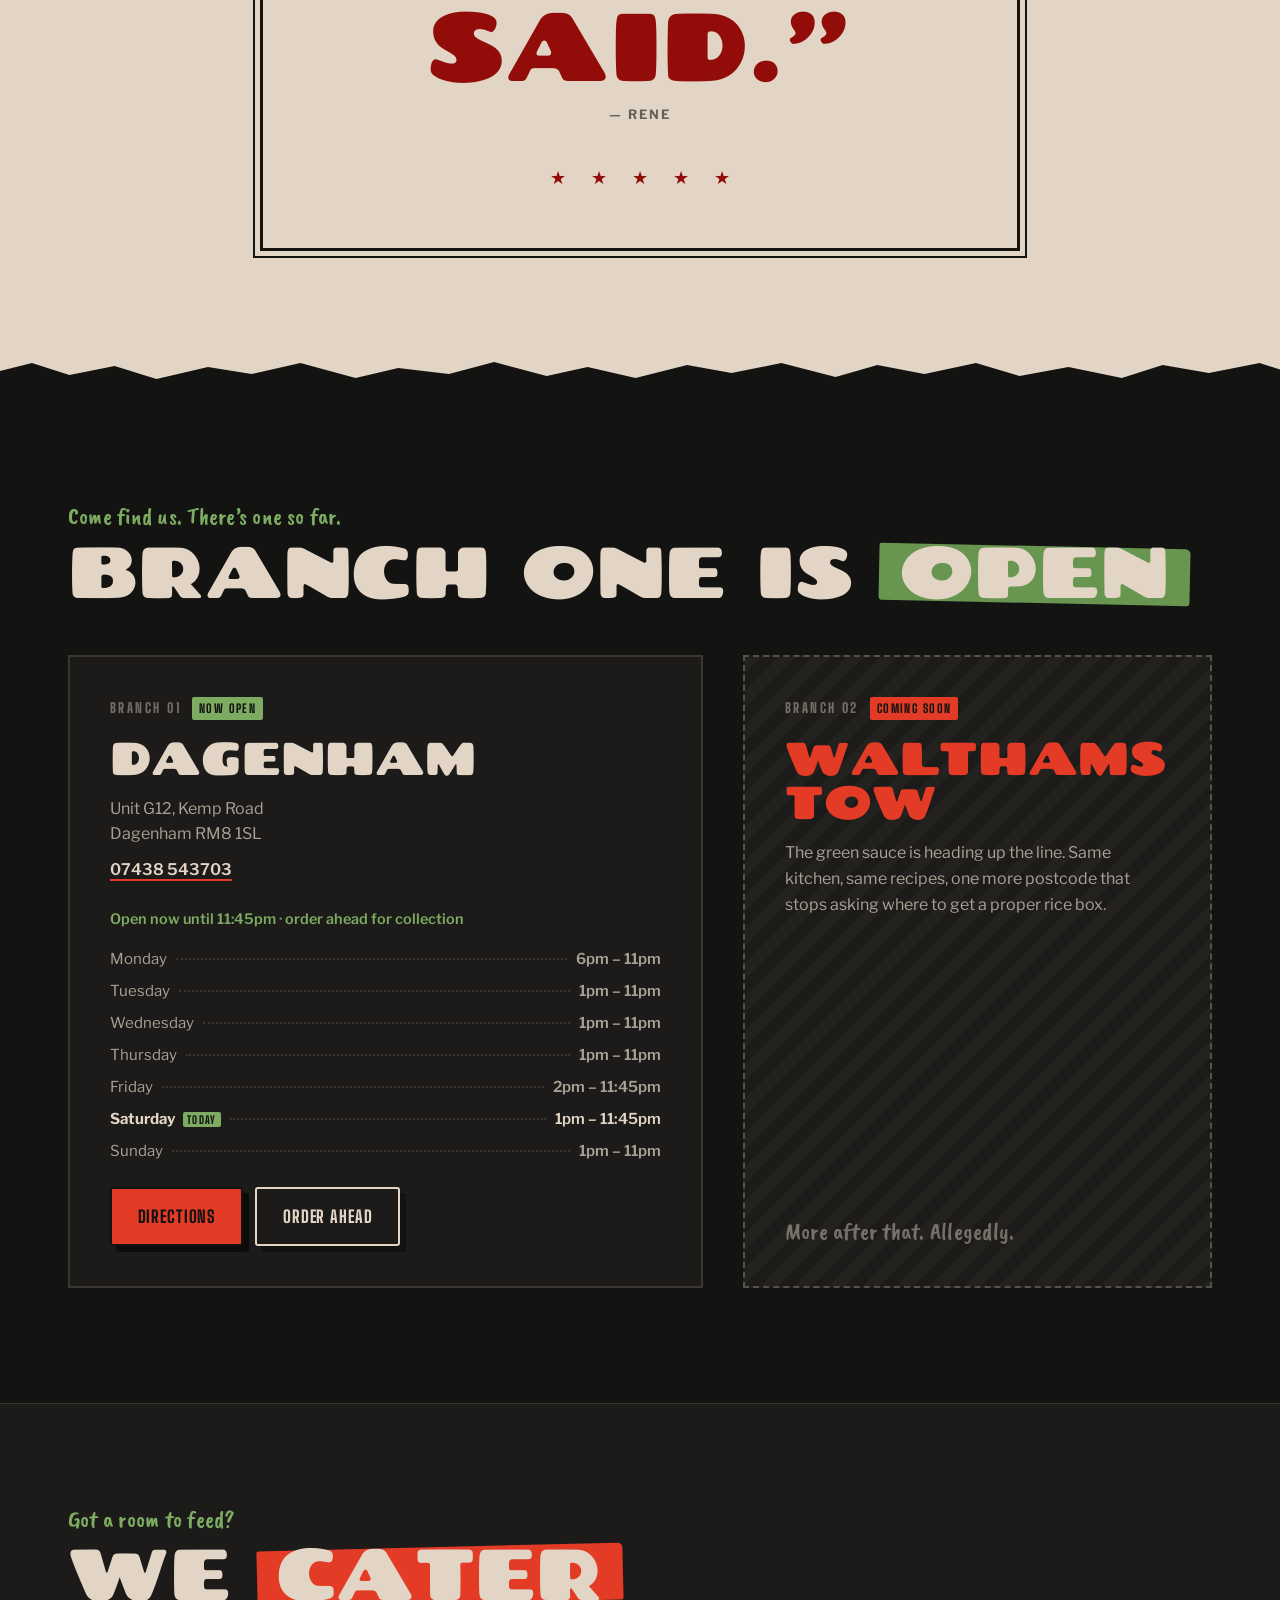
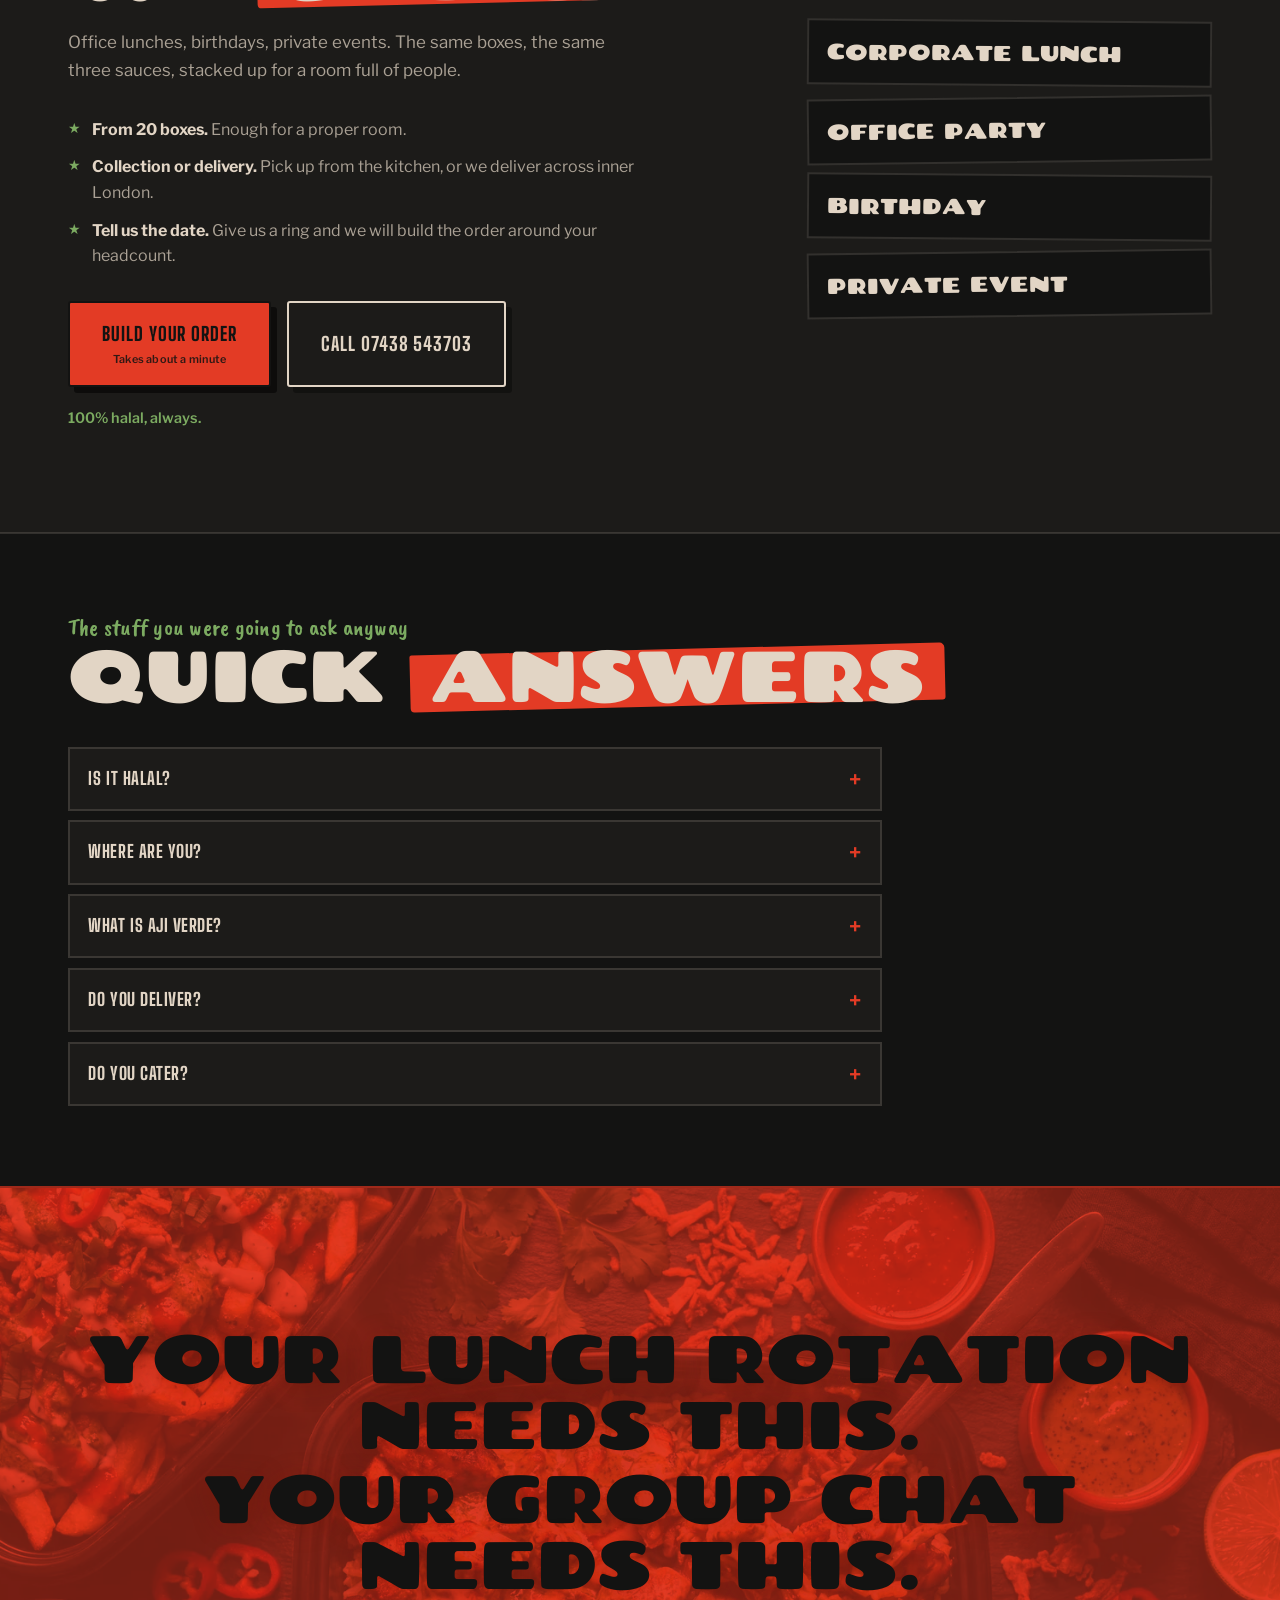
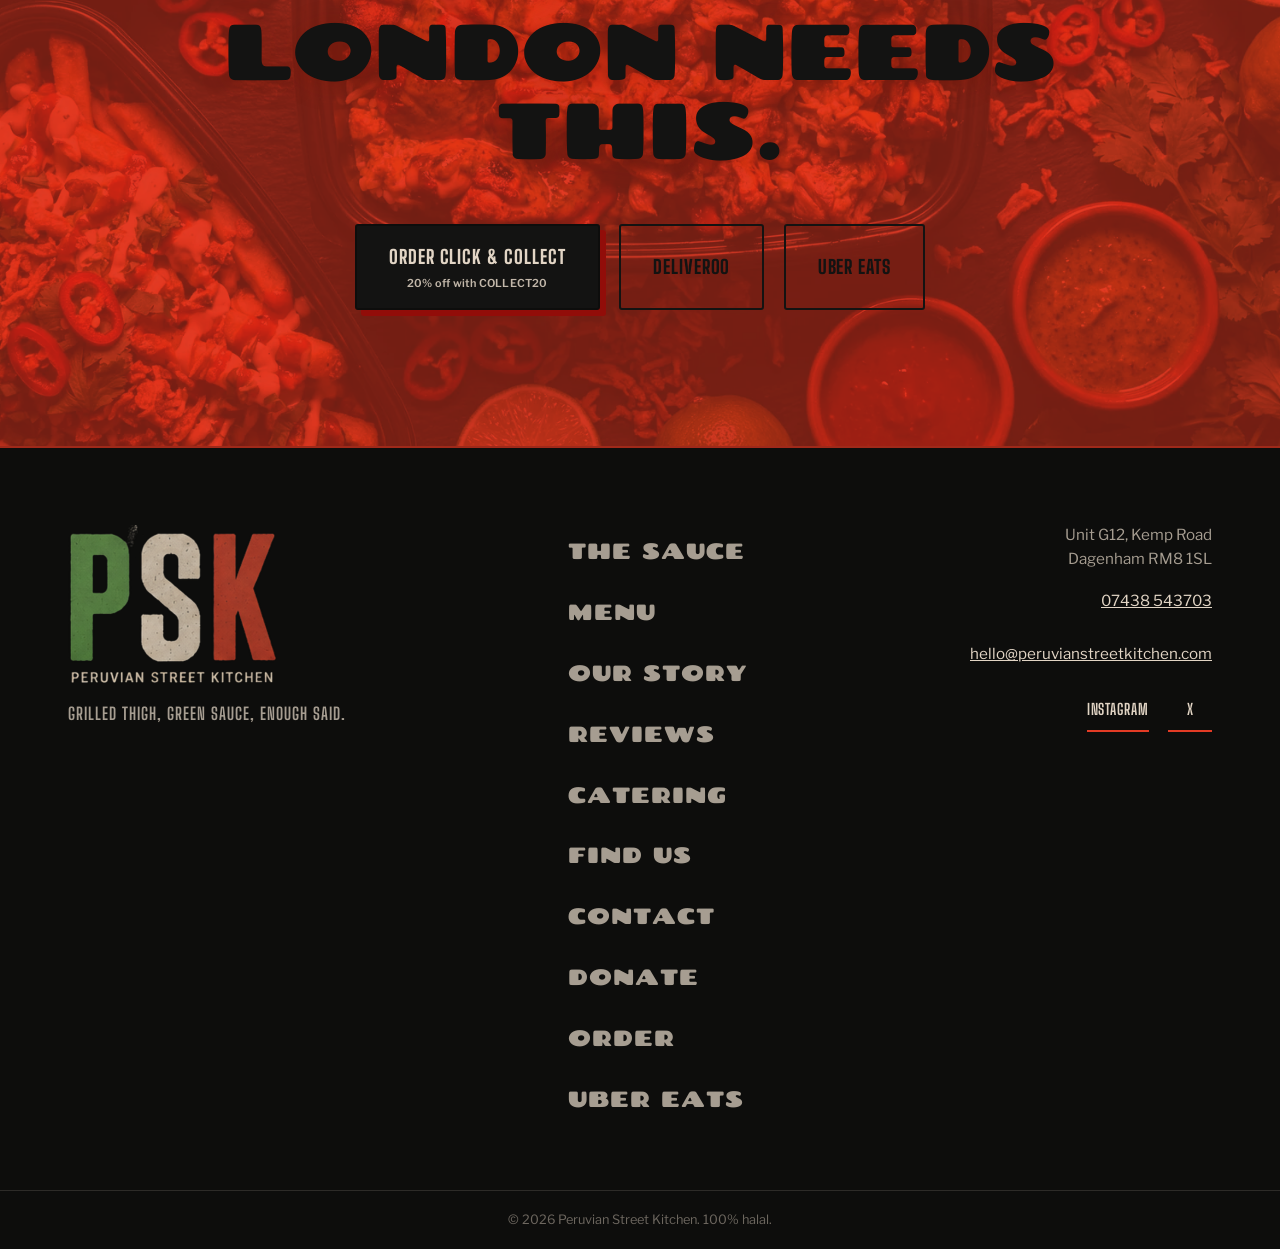
==== commit 70ce5e4f: "New hero headline: Grilled thigh. Green sauce. Sifat asked for the Peru not Peri headline to go and " ====
--- a/site/index.html
+++ b/site/index.html
@@ -3,26 +3,26 @@
 <head>
 <meta charset="UTF-8">
 <meta name="viewport" content="width=device-width, initial-scale=1.0, viewport-fit=cover">
-<title>Peruvian Street Kitchen | Peru not Peri | Halal Rice Boxes, Dagenham</title>
+<title>Peruvian Street Kitchen | Halal Rice Boxes, Dagenham East London</title>
 <meta name="description" content="Grilled halal chicken, cilantro-lime rice and the famous green sauce. Peruvian rice boxes, buns and wings in Dagenham, East London. Click &amp; collect 20% off with code COLLECT20.">
 <link rel="canonical" href="https://peruvianstreetkitchen.com/">
 <meta property="og:site_name" content="Peruvian Street Kitchen">
 <meta property="og:locale" content="en_GB">
 <meta property="og:type" content="website">
-<meta property="og:title" content="Peruvian Street Kitchen | Peru not Peri">
+<meta property="og:title" content="Peruvian Street Kitchen | Halal Rice Boxes, Dagenham">
 <meta property="og:description" content="Grilled halal chicken, cilantro-lime rice and that absolutely banging green sauce. Dagenham, East London.">
 <meta property="og:url" content="https://peruvianstreetkitchen.com/">
-<meta property="og:image" content="https://peruvianstreetkitchen.com/assets/img/og-v3.jpg">
-<meta property="og:image:secure_url" content="https://peruvianstreetkitchen.com/assets/img/og-v3.jpg">
+<meta property="og:image" content="https://peruvianstreetkitchen.com/assets/img/og-v4.jpg">
+<meta property="og:image:secure_url" content="https://peruvianstreetkitchen.com/assets/img/og-v4.jpg">
 <meta property="og:image:type" content="image/jpeg">
 <meta property="og:image:width" content="1200">
 <meta property="og:image:height" content="630">
-<meta property="og:image:alt" content="Peruvian Street Kitchen: Peru not Peri. Grilled halal chicken with green aji verde sauce.">
+<meta property="og:image:alt" content="Peruvian Street Kitchen: grilled halal chicken thigh with green aji verde sauce.">
 <meta name="twitter:card" content="summary_large_image">
 <meta name="twitter:site" content="@PSK_UKI">
-<meta name="twitter:title" content="Peruvian Street Kitchen | Peru not Peri">
+<meta name="twitter:title" content="Peruvian Street Kitchen | Halal Rice Boxes, Dagenham">
 <meta name="twitter:description" content="Grilled halal chicken, cilantro-lime rice and that absolutely banging green sauce. Dagenham, East London.">
-<meta name="twitter:image" content="https://peruvianstreetkitchen.com/assets/img/og-v3.jpg">
+<meta name="twitter:image" content="https://peruvianstreetkitchen.com/assets/img/og-v4.jpg">
 <meta name="theme-color" content="#131312">
 <link rel="icon" type="image/png" sizes="48x48" href="assets/img/favicon-48.png">
 <link rel="icon" type="image/png" sizes="192x192" href="assets/img/icon-192.png">
@@ -30,8 +30,8 @@
 <link rel="preconnect" href="https://fonts.googleapis.com">
 <link rel="preconnect" href="https://fonts.gstatic.com" crossorigin>
 <link href="https://fonts.googleapis.com/css2?family=Chango&family=Caveat+Brush&family=Big+Shoulders+Display:wght@600;700;800;900&family=Libre+Franklin:ital,wght@0,400;0,500;0,600;0,700;1,400&display=swap" rel="stylesheet">
-<link rel="preload" as="image" href="assets/img/hero-wide.webp" imagesrcset="assets/img/hero-mobile.webp?v=30 768w, assets/img/hero-wide-sm.webp?v=30 1500w, assets/img/hero-wide.webp?v=30 2560w" imagesizes="100vw" fetchpriority="high">
-<link rel="stylesheet" href="assets/css/style.css?v=30">
+<link rel="preload" as="image" href="assets/img/hero-wide.webp" imagesrcset="assets/img/hero-mobile.webp?v=31 768w, assets/img/hero-wide-sm.webp?v=31 1500w, assets/img/hero-wide.webp?v=31 2560w" imagesizes="100vw" fetchpriority="high">
+<link rel="stylesheet" href="assets/css/style.css?v=31">
 <script type="application/ld+json">
 {
   "@context": "https://schema.org",
@@ -43,7 +43,7 @@
       "alternateName": "PSK",
       "description": "Peruvian Street Kitchen is a 100% halal Peruvian rice box takeaway in Dagenham, East London, serving grilled chicken thigh over cilantro-lime rice with three homemade sauces: aji verde, aji blanco and aji rojo.",
       "url": "https://peruvianstreetkitchen.com/",
-      "image": "https://peruvianstreetkitchen.com/assets/img/og-v3.jpg",
+      "image": "https://peruvianstreetkitchen.com/assets/img/og-v4.jpg",
       "servesCuisine": ["Peruvian", "Halal", "Chicken", "Rice boxes"],
       "priceRange": "££",
       "telephone": "+447438543703",
@@ -202,9 +202,9 @@
   <!-- ============ HERO ============ -->
   <section class="hero" aria-labelledby="hero-title">
     <picture class="hero-bg">
-      <source media="(max-width: 700px)" srcset="assets/img/hero-mobile.webp?v=30">
-      <source media="(max-width: 1300px)" srcset="assets/img/hero-wide-sm.webp?v=30">
-      <img src="assets/img/hero-wide.webp?v=30" alt="Peruvian Street Kitchen spread: a rice box and loaded Cajun fries drenched in green aji verde sauce, with sauce pots, chillies and lime on dark slate" width="2560" height="1429" fetchpriority="high">
+      <source media="(max-width: 700px)" srcset="assets/img/hero-mobile.webp?v=31">
+      <source media="(max-width: 1300px)" srcset="assets/img/hero-wide-sm.webp?v=31">
+      <img src="assets/img/hero-wide.webp?v=31" alt="Peruvian Street Kitchen spread: a rice box and loaded Cajun fries drenched in green aji verde sauce, with sauce pots, chillies and lime on dark slate" width="2560" height="1429" fetchpriority="high">
     </picture>
     <div class="hero-smoke" aria-hidden="true"></div>
     <div class="hero-scrim" aria-hidden="true"></div>
@@ -212,11 +212,12 @@
     <div class="hero-inner">
       <div class="hero-copy">
         <h1 id="hero-title" class="hero-title">
-          <span class="line line-1">Peru</span>
-          <span class="line line-2">not</span>
-          <span class="line line-3">Peri<span class="full-stop">.</span></span>
+          <span class="line line-1">Grilled</span>
+          <span class="line line-2">thigh<span class="full-stop">.</span></span>
+          <span class="line line-3 line-leaf">Green</span>
+          <span class="line line-4 line-leaf">sauce<span class="full-stop-leaf">.</span></span>
         </h1>
-        <p class="hero-sub">Grilled chicken thigh. Three Peruvian sauces. One famous green one.</p>
+        <p class="hero-sub">Over cilantro-lime rice, drenched in all three sauces. 100% halal.</p>
         <div class="hero-cta">
           <a class="btn btn-flame btn-lg" href="https://order.toasttab.com/online/psk-online-ordering" target="_blank" rel="noopener">Order now<span class="btn-note">20% off with COLLECT20</span></a>
           <a class="btn btn-ghost btn-lg" href="https://deliveroo.co.uk/menu/london/chadwell-heath/peruvian-street-kitchen-chadwell-heath" target="_blank" rel="noopener">Deliveroo</a>
@@ -624,7 +625,7 @@
   <div class="section-inner footer-grid">
     <div class="footer-brand">
       <img src="assets/img/logo-full-md.png" alt="PSK, Peruvian Street Kitchen" width="420" height="320" loading="lazy">
-      <p class="footer-line">Peru not Peri. Enough said.</p>
+      <p class="footer-line">Grilled thigh, green sauce, enough said.</p>
     </div>
     <nav class="footer-nav" aria-label="Footer">
       <a href="#sauce">The Sauce</a>
@@ -659,6 +660,6 @@
   <a class="btn btn-ghost" href="https://www.ubereats.com/gb/store/peruvian-street-kitchen-g12-chadwell-heath-industrial-park-kemp-road/pXbf_ZSdWNG_N_mCPJYeJg" target="_blank" rel="noopener">Uber Eats</a>
 </div>
 
-<script src="assets/js/main.js?v=30" defer></script>
+<script src="assets/js/main.js?v=31" defer></script>
 </body>
 </html>
--- a/site/assets/css/style.css
+++ b/site/assets/css/style.css
@@ -2655,3 +2655,7 @@
   font-size: clamp(1.2rem, 1.45vw, 1.5rem);
   line-height: 1.05;
 }
+
+/* Hero: the product carries the colour — leaf green for the sauce line */
+.hero-title .line-leaf { color: var(--leaf-bright); }
+.hero-title .full-stop-leaf { color: var(--stone); }
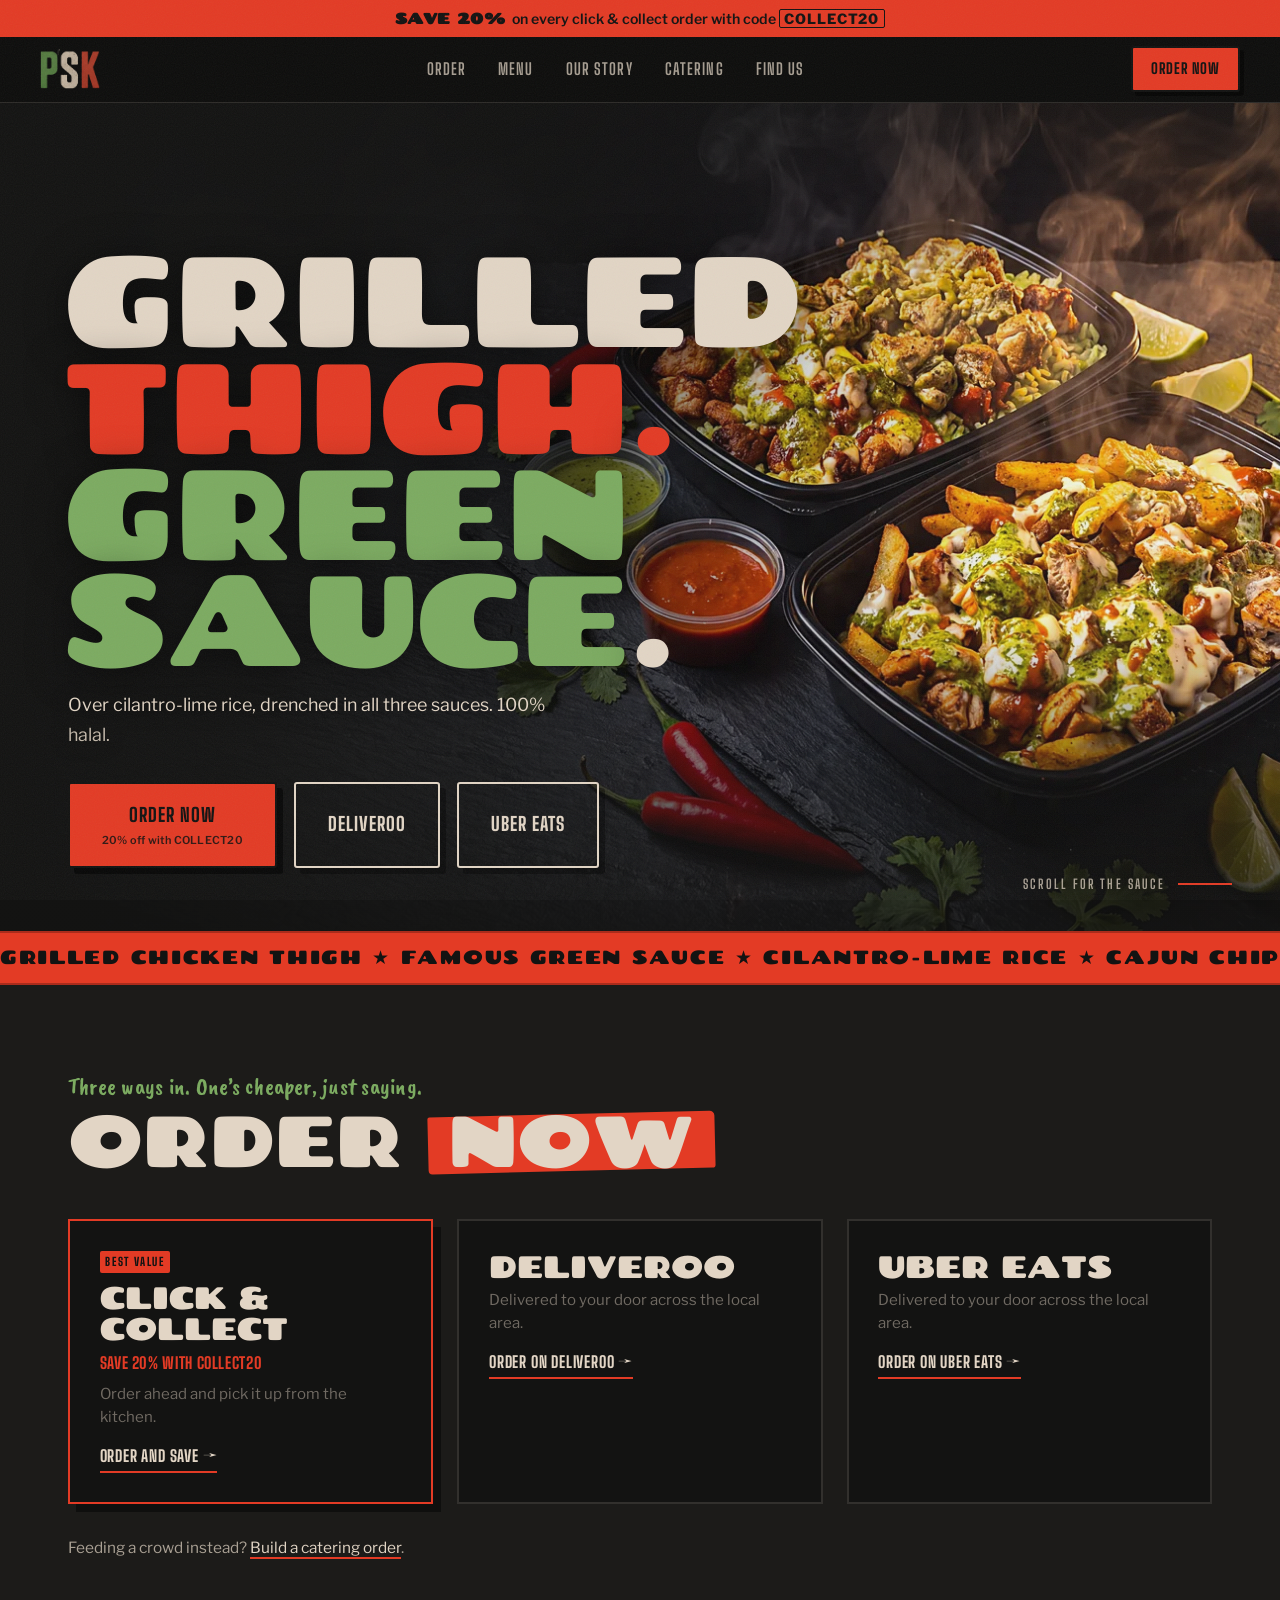
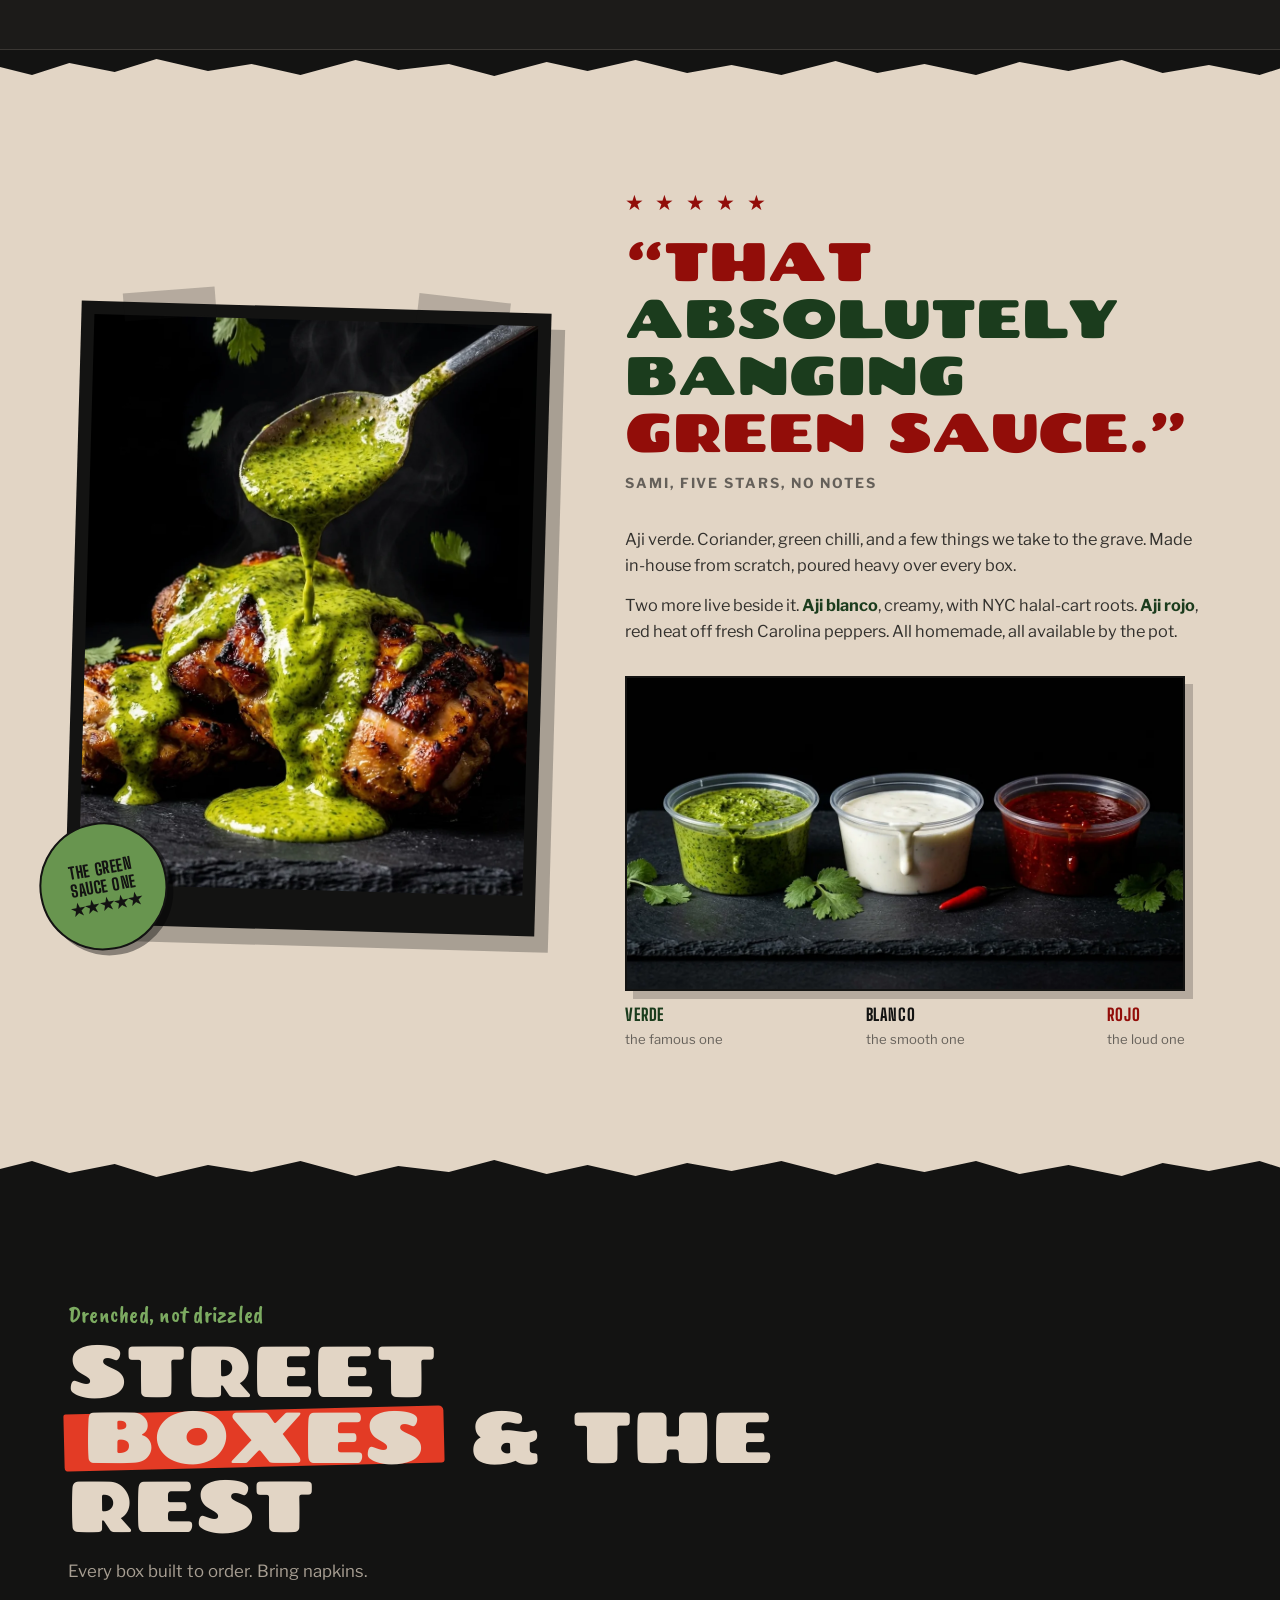
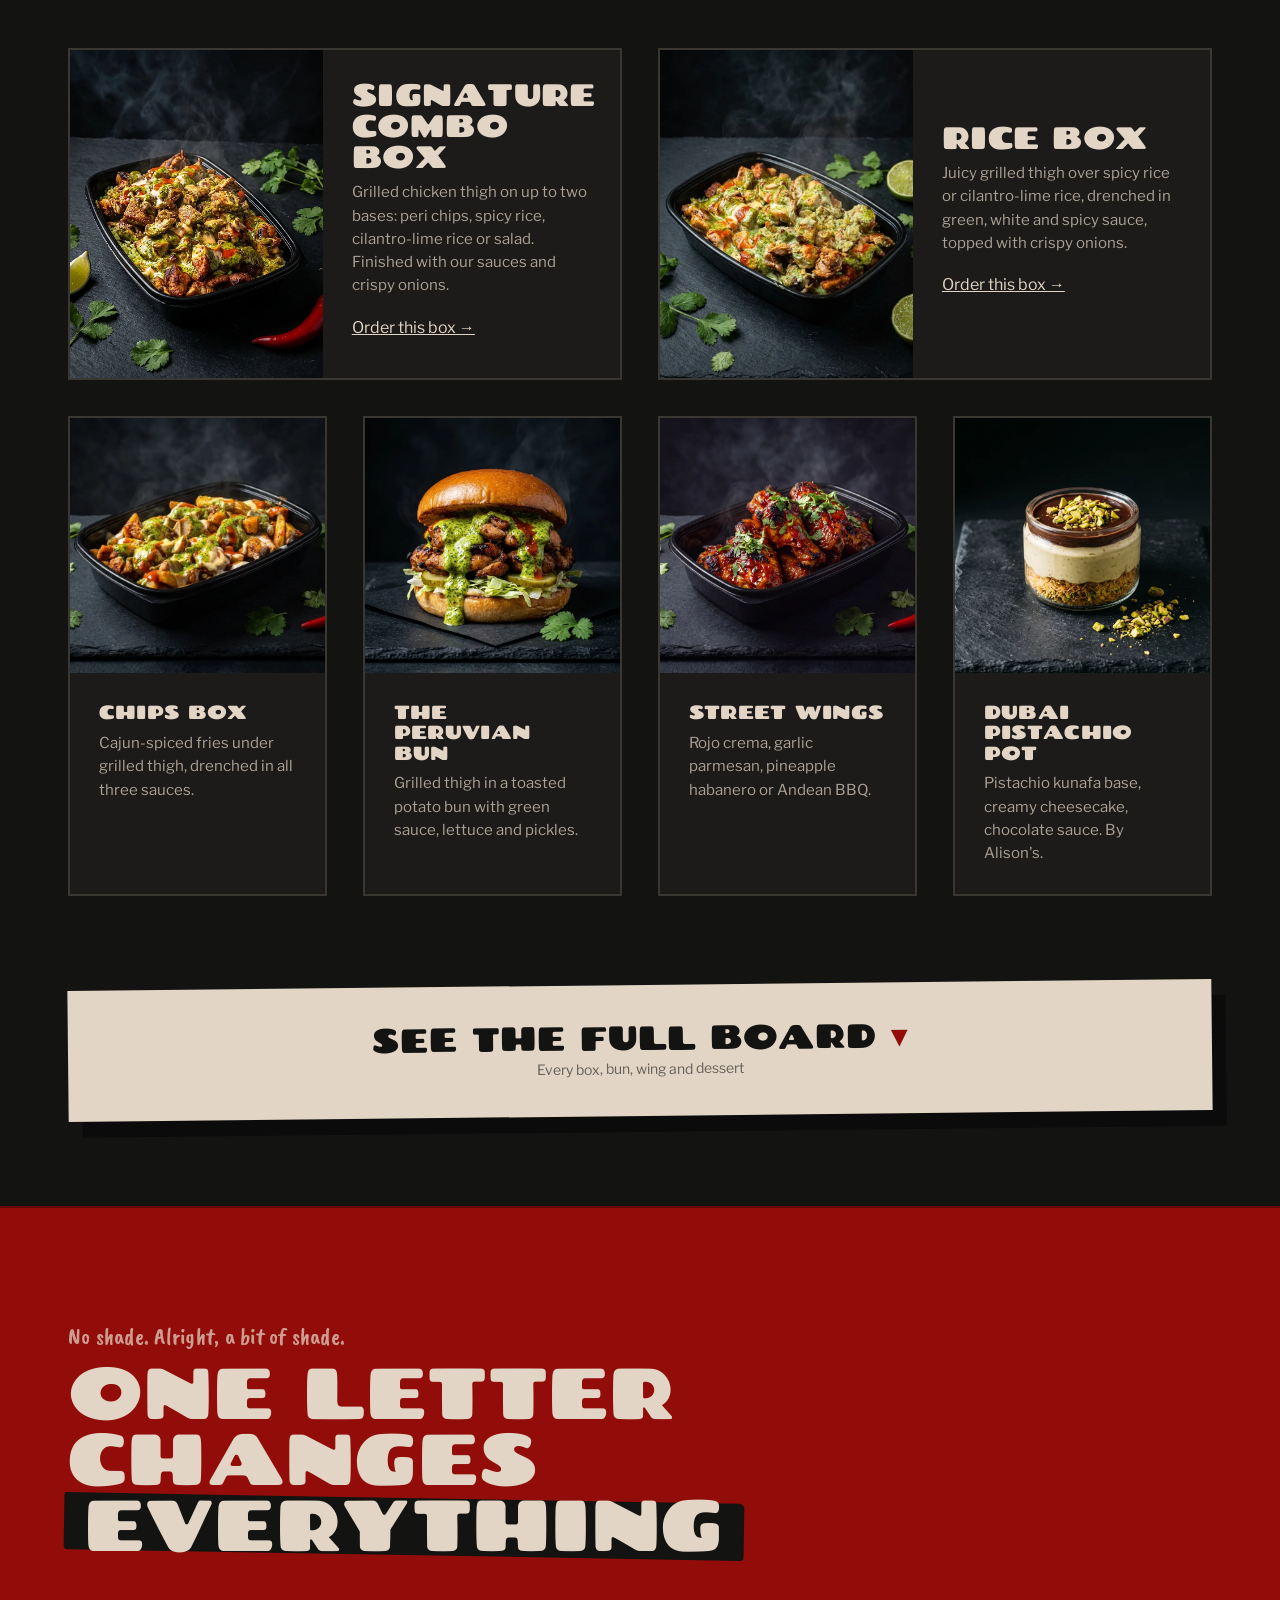
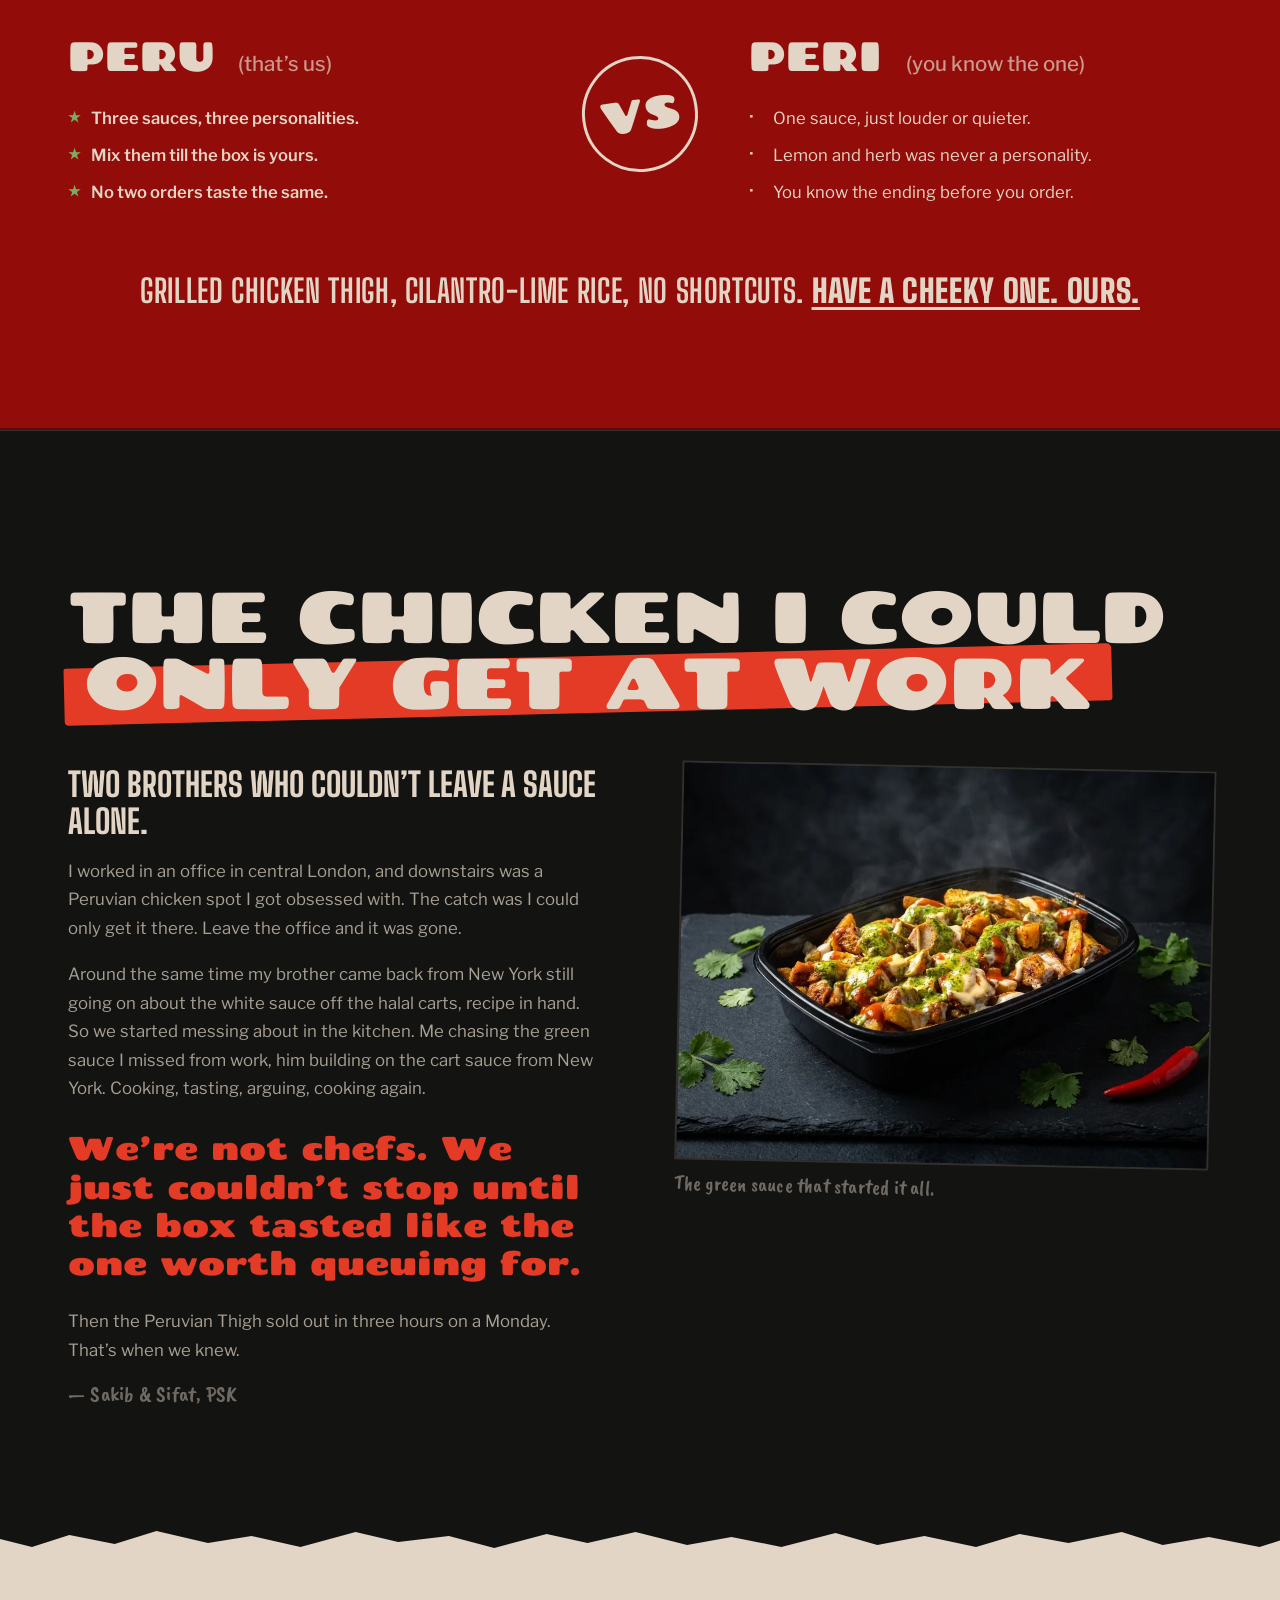
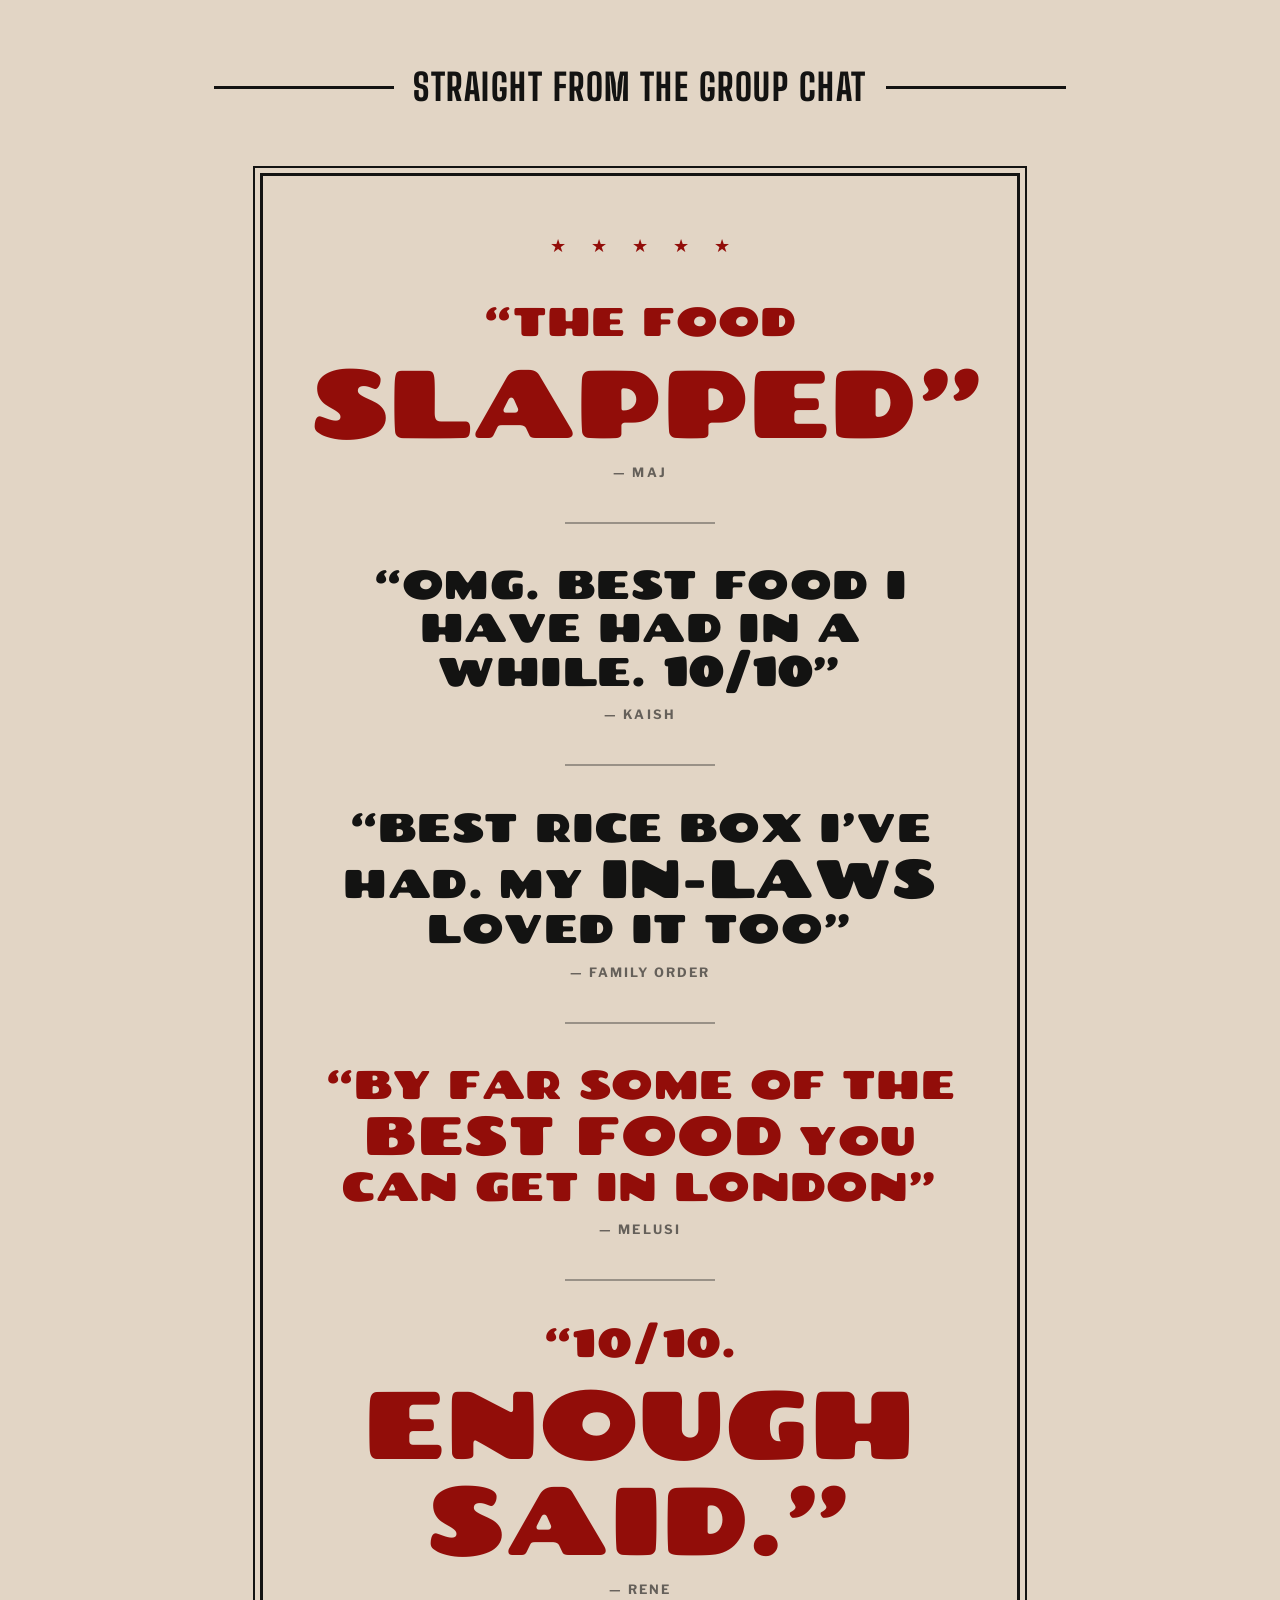
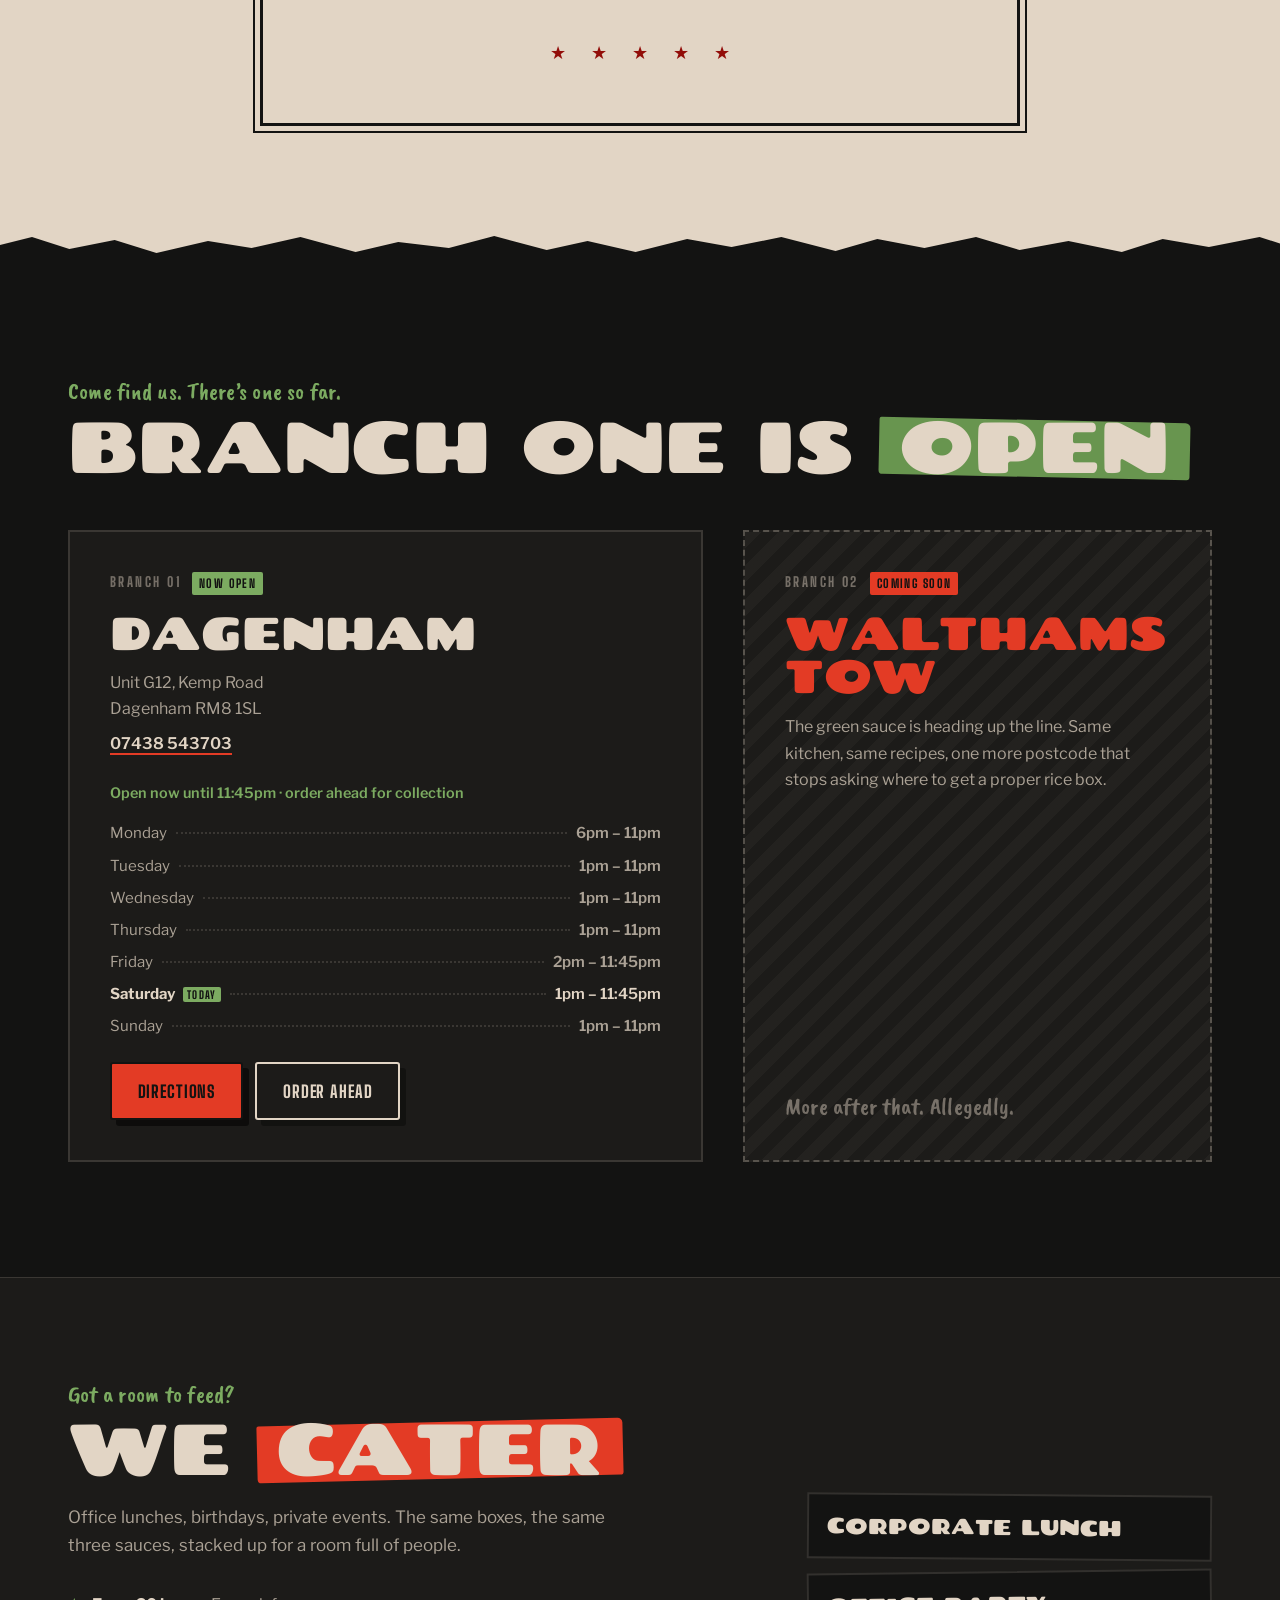
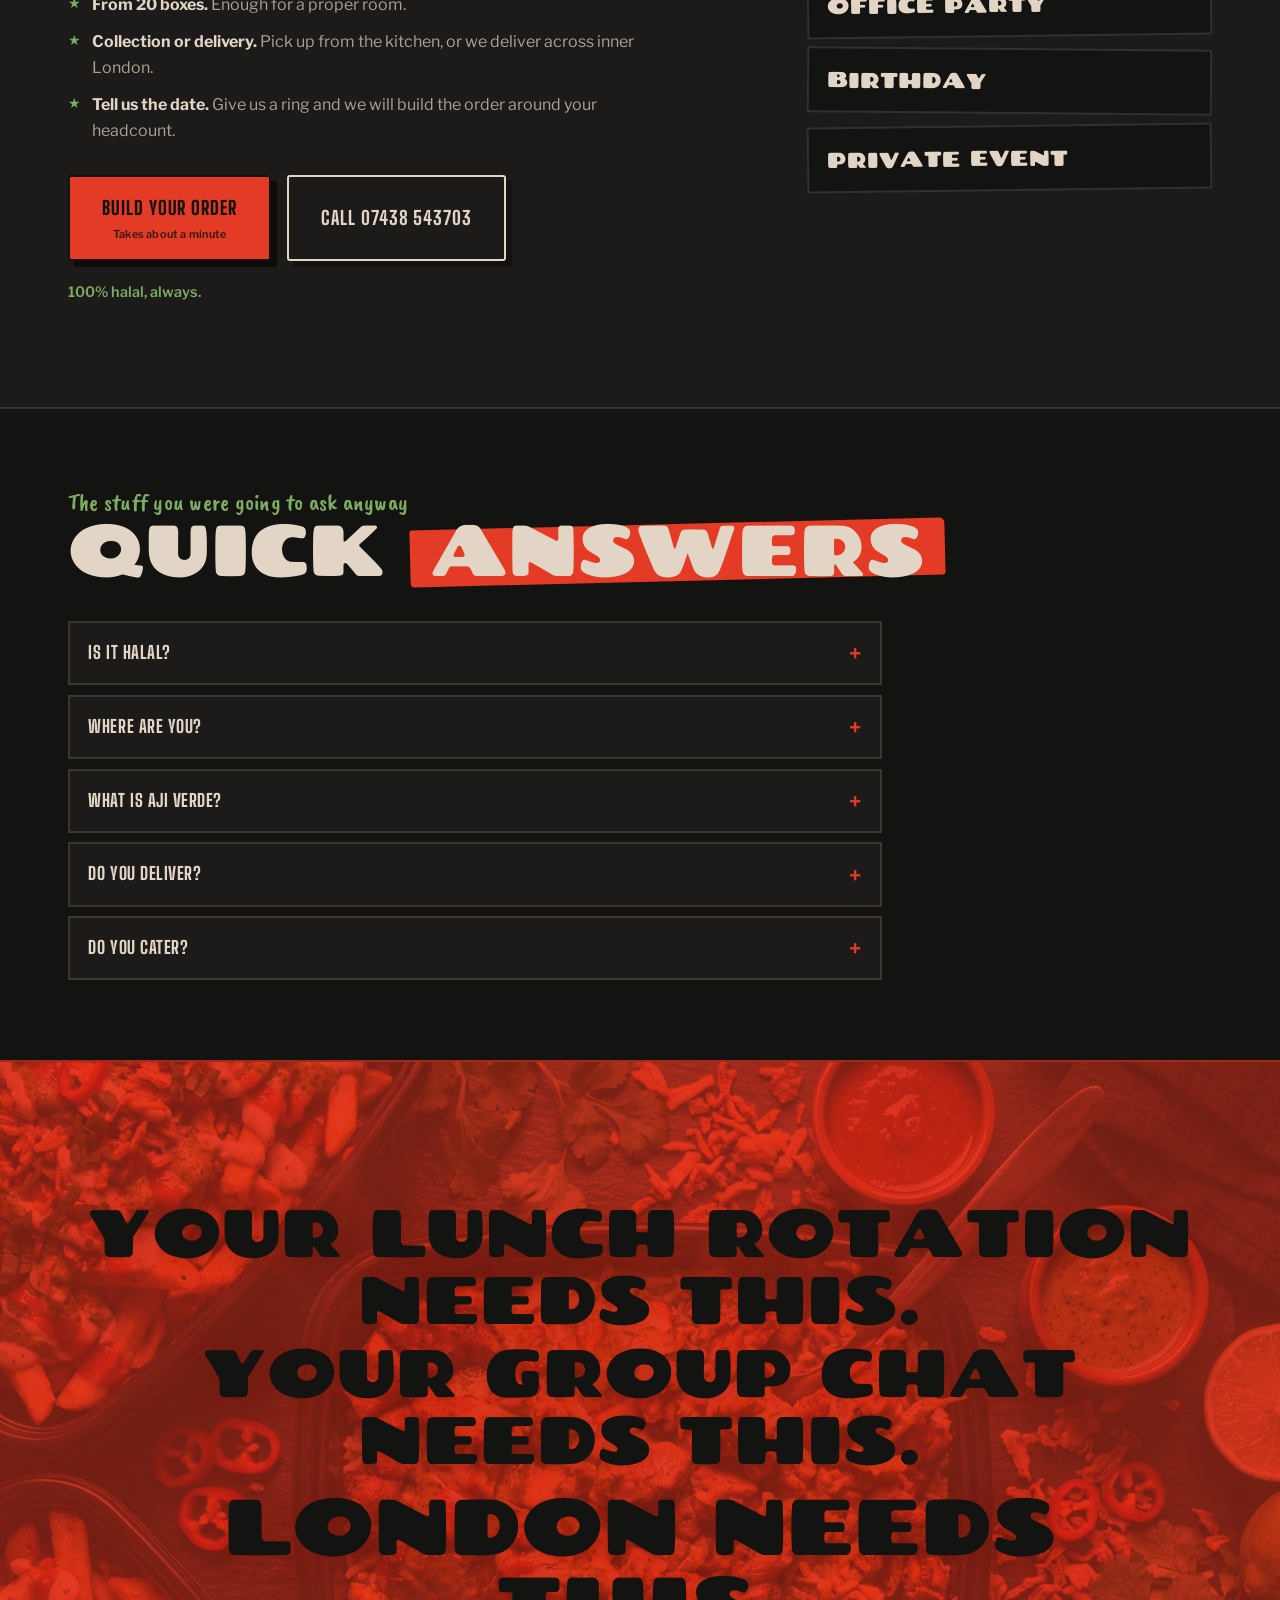
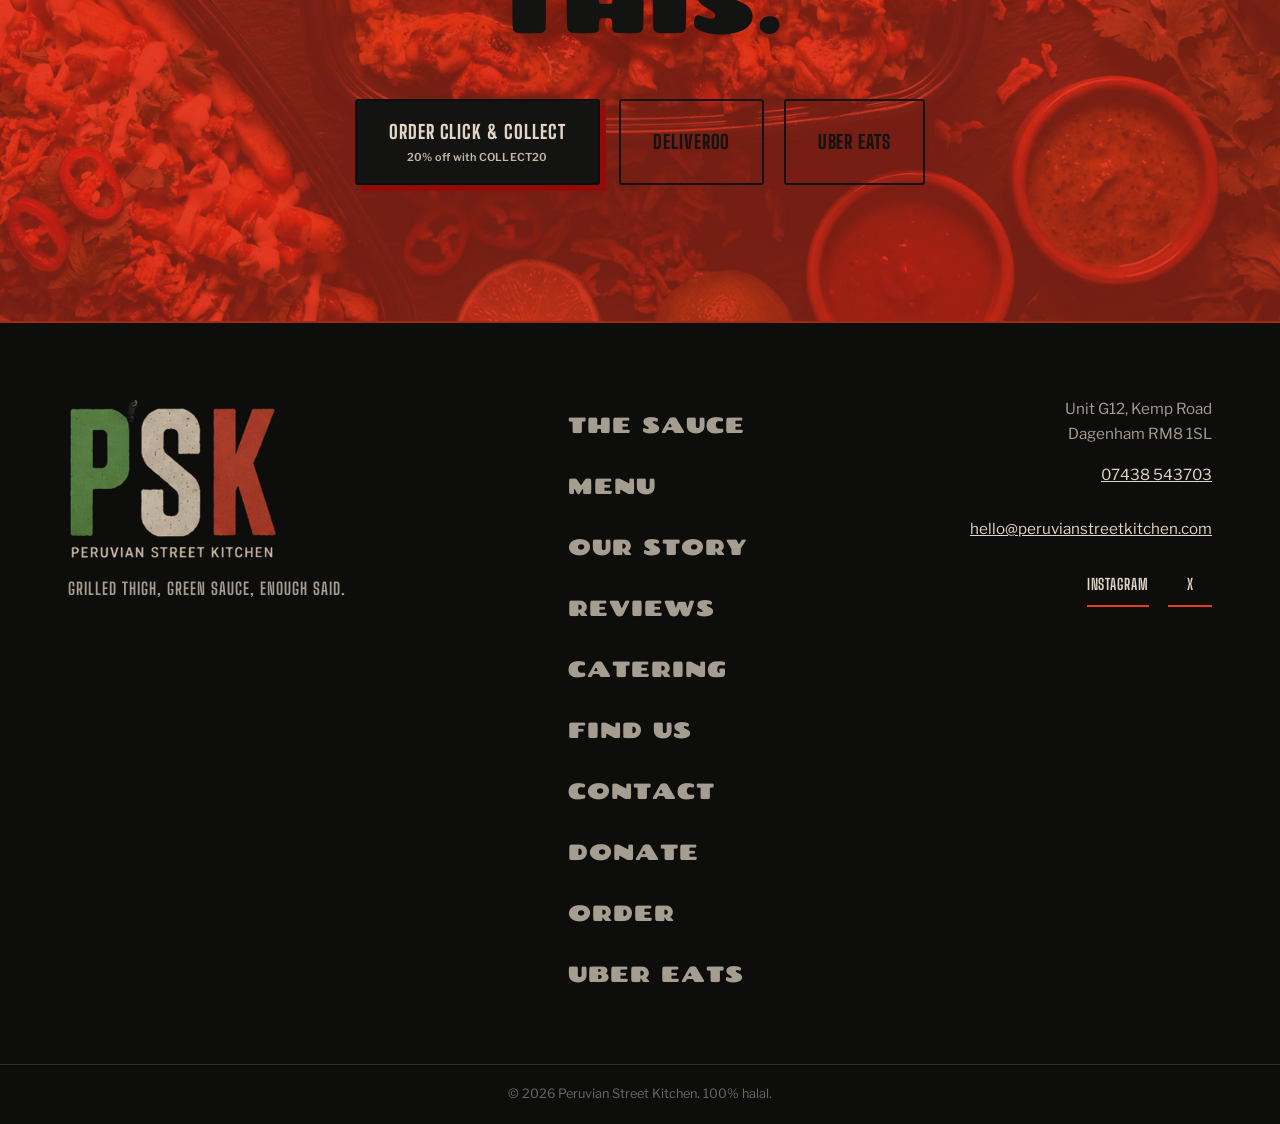
==== commit b769bee9: "Revert the hero image to the pre-char version Sakib asked for the previous hero back. That is cohere" ====
--- a/site/index.html
+++ b/site/index.html
@@ -12,8 +12,8 @@
 <meta property="og:title" content="Peruvian Street Kitchen | Halal Rice Boxes, Dagenham">
 <meta property="og:description" content="Grilled halal chicken, cilantro-lime rice and that absolutely banging green sauce. Dagenham, East London.">
 <meta property="og:url" content="https://peruvianstreetkitchen.com/">
-<meta property="og:image" content="https://peruvianstreetkitchen.com/assets/img/og-v4.jpg">
-<meta property="og:image:secure_url" content="https://peruvianstreetkitchen.com/assets/img/og-v4.jpg">
+<meta property="og:image" content="https://peruvianstreetkitchen.com/assets/img/og-v5.jpg">
+<meta property="og:image:secure_url" content="https://peruvianstreetkitchen.com/assets/img/og-v5.jpg">
 <meta property="og:image:type" content="image/jpeg">
 <meta property="og:image:width" content="1200">
 <meta property="og:image:height" content="630">
@@ -22,7 +22,7 @@
 <meta name="twitter:site" content="@PSK_UKI">
 <meta name="twitter:title" content="Peruvian Street Kitchen | Halal Rice Boxes, Dagenham">
 <meta name="twitter:description" content="Grilled halal chicken, cilantro-lime rice and that absolutely banging green sauce. Dagenham, East London.">
-<meta name="twitter:image" content="https://peruvianstreetkitchen.com/assets/img/og-v4.jpg">
+<meta name="twitter:image" content="https://peruvianstreetkitchen.com/assets/img/og-v5.jpg">
 <meta name="theme-color" content="#131312">
 <link rel="icon" type="image/png" sizes="48x48" href="assets/img/favicon-48.png">
 <link rel="icon" type="image/png" sizes="192x192" href="assets/img/icon-192.png">
@@ -30,8 +30,8 @@
 <link rel="preconnect" href="https://fonts.googleapis.com">
 <link rel="preconnect" href="https://fonts.gstatic.com" crossorigin>
 <link href="https://fonts.googleapis.com/css2?family=Chango&family=Caveat+Brush&family=Big+Shoulders+Display:wght@600;700;800;900&family=Libre+Franklin:ital,wght@0,400;0,500;0,600;0,700;1,400&display=swap" rel="stylesheet">
-<link rel="preload" as="image" href="assets/img/hero-wide.webp" imagesrcset="assets/img/hero-mobile.webp?v=31 768w, assets/img/hero-wide-sm.webp?v=31 1500w, assets/img/hero-wide.webp?v=31 2560w" imagesizes="100vw" fetchpriority="high">
-<link rel="stylesheet" href="assets/css/style.css?v=31">
+<link rel="preload" as="image" href="assets/img/hero-wide.webp" imagesrcset="assets/img/hero-mobile.webp?v=33 768w, assets/img/hero-wide-sm.webp?v=33 1500w, assets/img/hero-wide.webp?v=33 2560w" imagesizes="100vw" fetchpriority="high">
+<link rel="stylesheet" href="assets/css/style.css?v=33">
 <script type="application/ld+json">
 {
   "@context": "https://schema.org",
@@ -43,7 +43,7 @@
       "alternateName": "PSK",
       "description": "Peruvian Street Kitchen is a 100% halal Peruvian rice box takeaway in Dagenham, East London, serving grilled chicken thigh over cilantro-lime rice with three homemade sauces: aji verde, aji blanco and aji rojo.",
       "url": "https://peruvianstreetkitchen.com/",
-      "image": "https://peruvianstreetkitchen.com/assets/img/og-v4.jpg",
+      "image": "https://peruvianstreetkitchen.com/assets/img/og-v5.jpg",
       "servesCuisine": ["Peruvian", "Halal", "Chicken", "Rice boxes"],
       "priceRange": "££",
       "telephone": "+447438543703",
@@ -202,9 +202,9 @@
   <!-- ============ HERO ============ -->
   <section class="hero" aria-labelledby="hero-title">
     <picture class="hero-bg">
-      <source media="(max-width: 700px)" srcset="assets/img/hero-mobile.webp?v=31">
-      <source media="(max-width: 1300px)" srcset="assets/img/hero-wide-sm.webp?v=31">
-      <img src="assets/img/hero-wide.webp?v=31" alt="Peruvian Street Kitchen spread: a rice box and loaded Cajun fries drenched in green aji verde sauce, with sauce pots, chillies and lime on dark slate" width="2560" height="1429" fetchpriority="high">
+      <source media="(max-width: 700px)" srcset="assets/img/hero-mobile.webp?v=33">
+      <source media="(max-width: 1300px)" srcset="assets/img/hero-wide-sm.webp?v=33">
+      <img src="assets/img/hero-wide.webp?v=33" alt="Peruvian Street Kitchen spread: a rice box and loaded Cajun fries drenched in green aji verde sauce, with sauce pots, chillies and lime on dark slate" width="2560" height="1429" fetchpriority="high">
     </picture>
     <div class="hero-smoke" aria-hidden="true"></div>
     <div class="hero-scrim" aria-hidden="true"></div>
@@ -660,6 +660,6 @@
   <a class="btn btn-ghost" href="https://www.ubereats.com/gb/store/peruvian-street-kitchen-g12-chadwell-heath-industrial-park-kemp-road/pXbf_ZSdWNG_N_mCPJYeJg" target="_blank" rel="noopener">Uber Eats</a>
 </div>
 
-<script src="assets/js/main.js?v=31" defer></script>
+<script src="assets/js/main.js?v=33" defer></script>
 </body>
 </html>
--- a/site/assets/css/style.css
+++ b/site/assets/css/style.css
@@ -1633,15 +1633,17 @@
     padding-block: 0 clamp(1.5rem, 4vh, 2.5rem);
   }
   .hero-bg img { object-position: 50% 22%; }
+  /* Headline occupies 27-56% of the hero, so the scrim has to be dark by 28%
+     or bright food shows through the type. Measured, not guessed. */
   .hero-scrim {
     background:
       linear-gradient(to bottom,
-        rgba(19, 19, 18, 0.35) 0%,
-        rgba(19, 19, 18, 0.05) 12%,
-        rgba(19, 19, 18, 0) 30%,
-        rgba(19, 19, 18, 0.45) 45%,
-        rgba(19, 19, 18, 0.88) 56%,
-        var(--ink) 66%,
+        rgba(19, 19, 18, 0.40) 0%,
+        rgba(19, 19, 18, 0.08) 11%,
+        rgba(19, 19, 18, 0.24) 20%,
+        rgba(19, 19, 18, 0.68) 30%,
+        rgba(19, 19, 18, 0.90) 42%,
+        var(--ink) 57%,
         var(--ink) 100%);
   }
   .hero-scroll { display: none; }
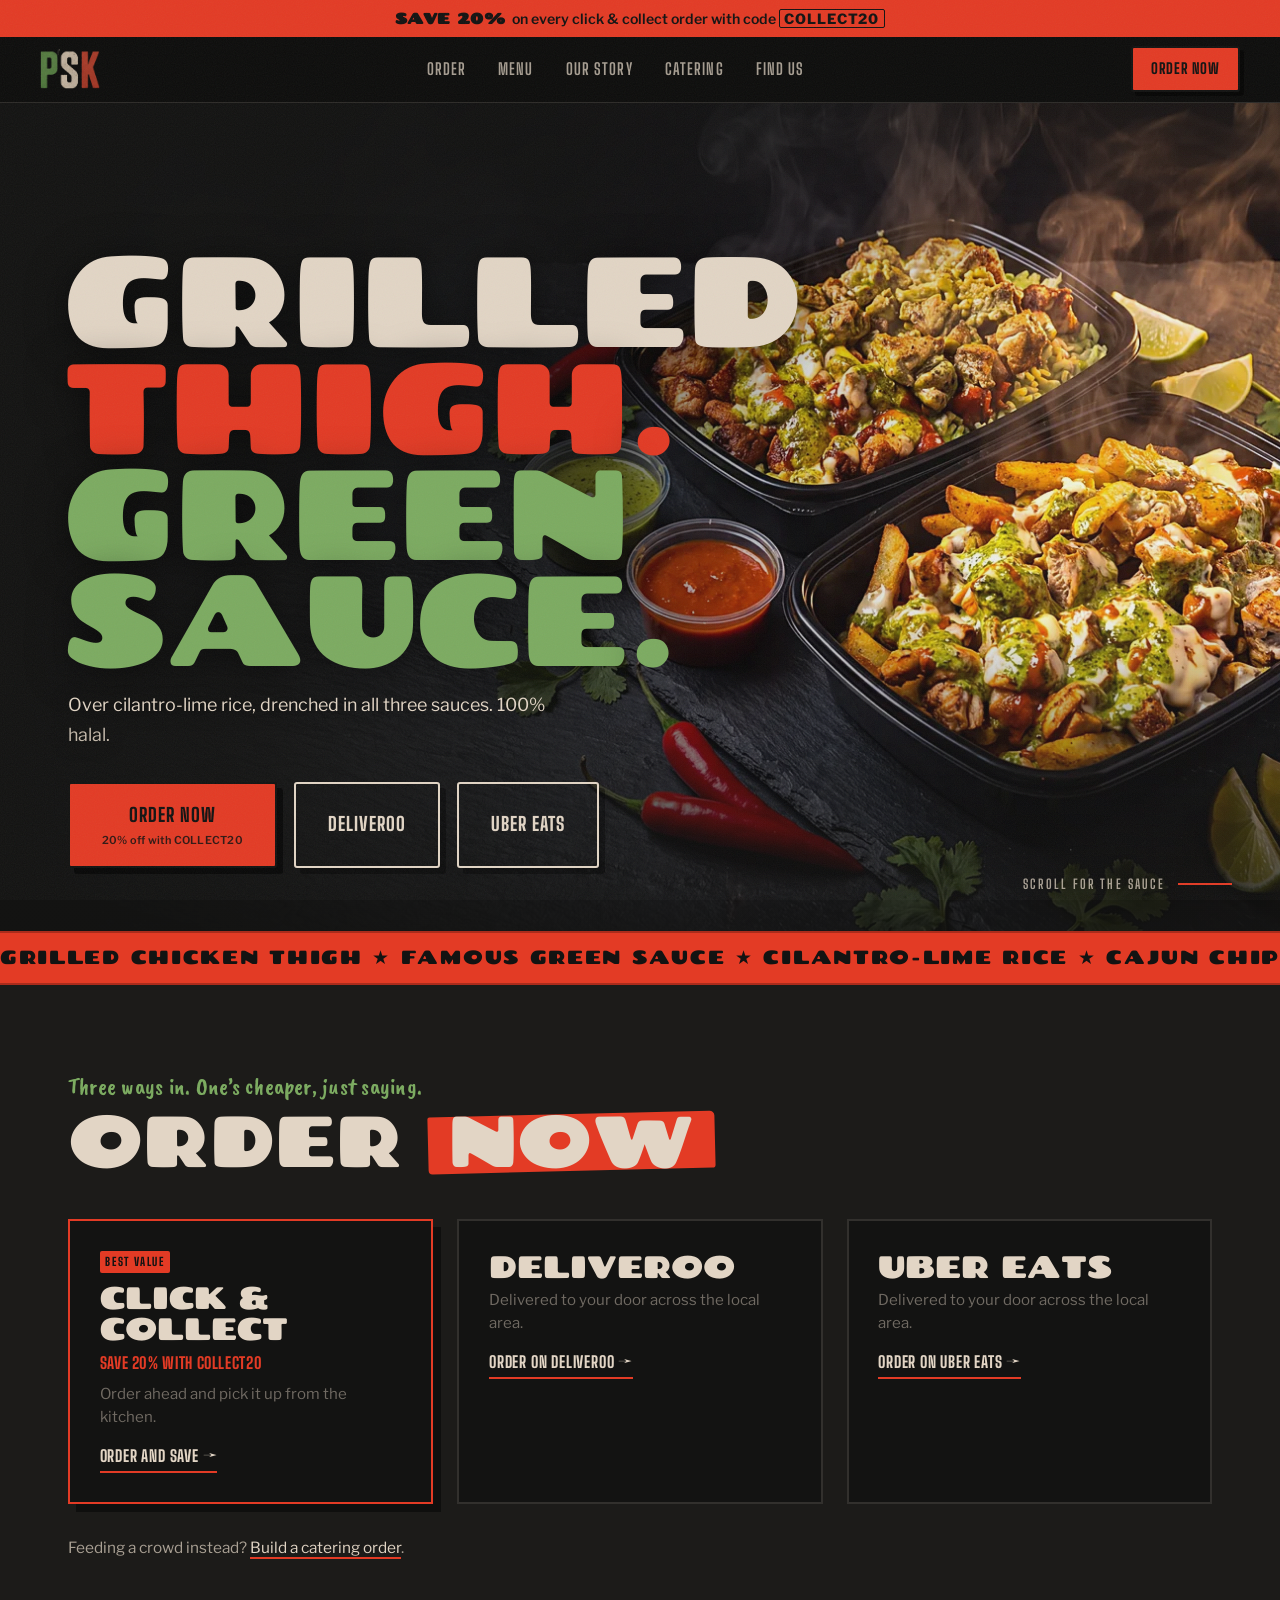
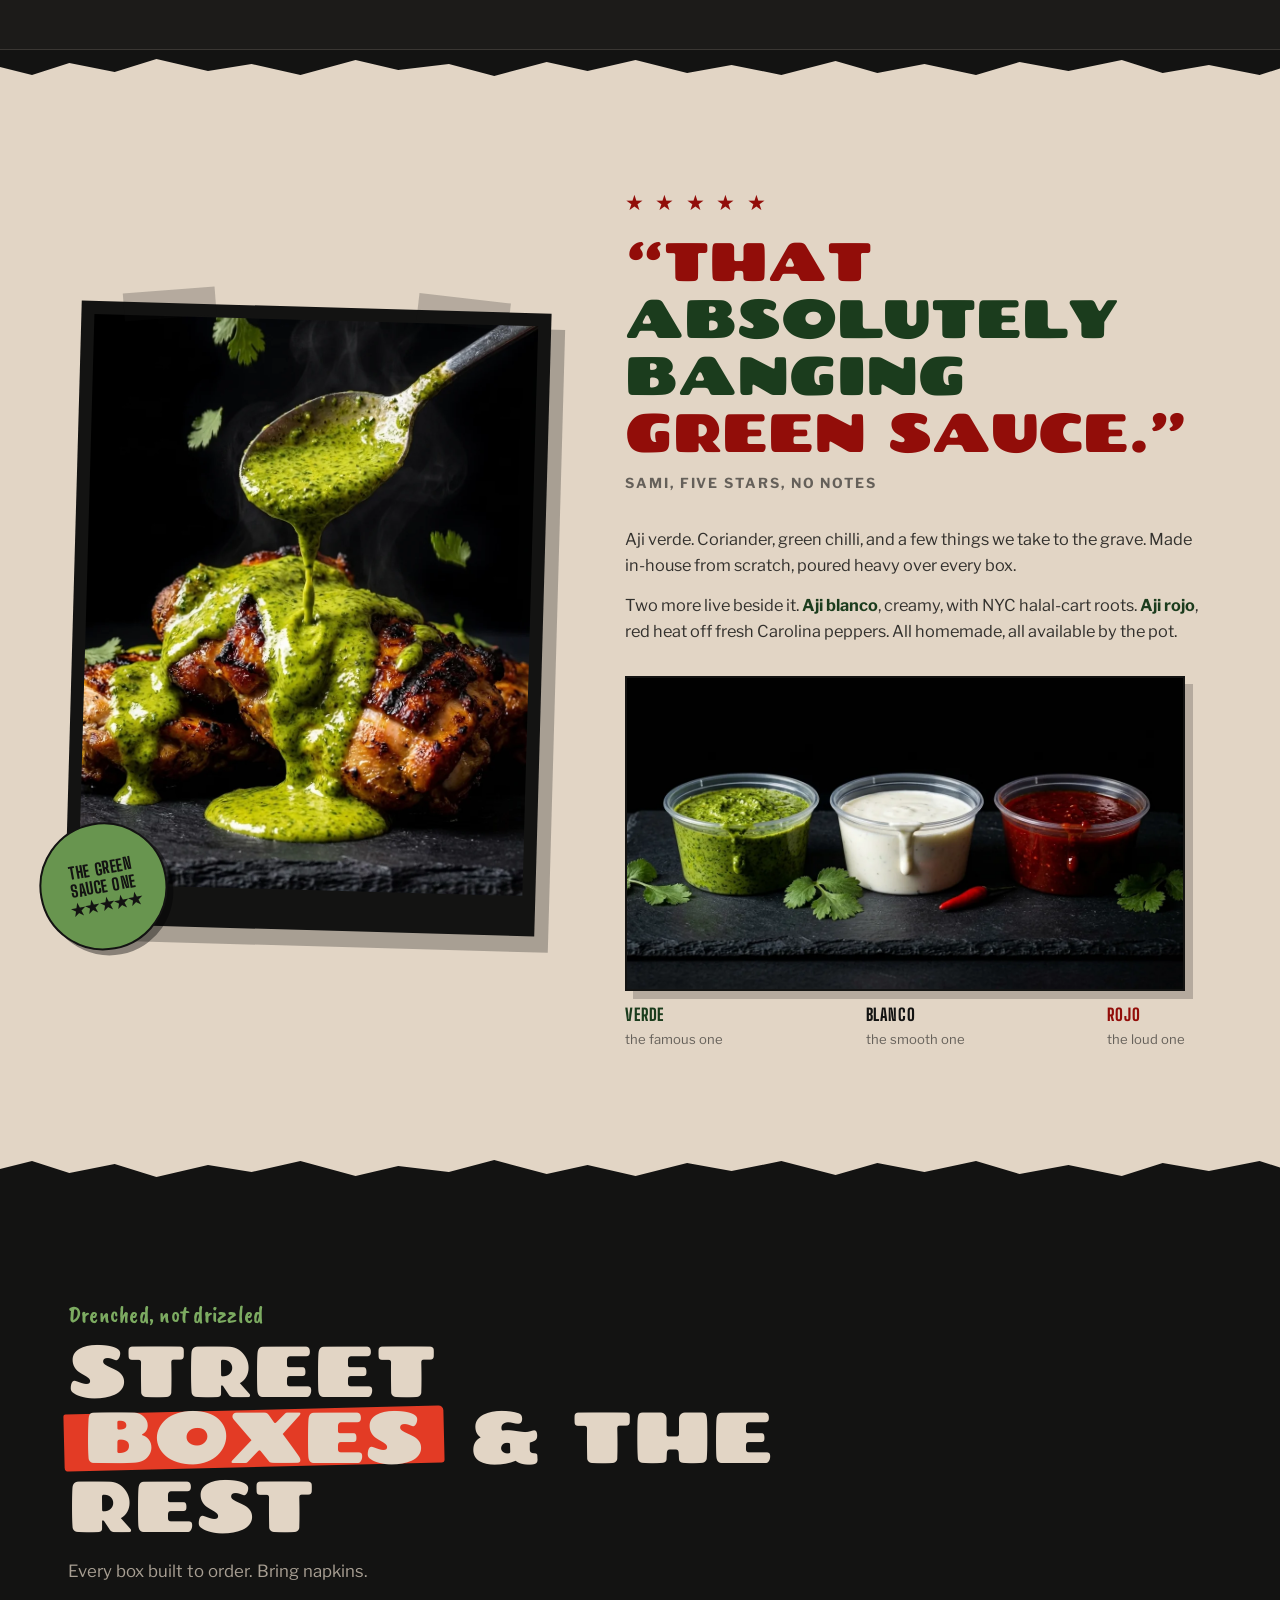
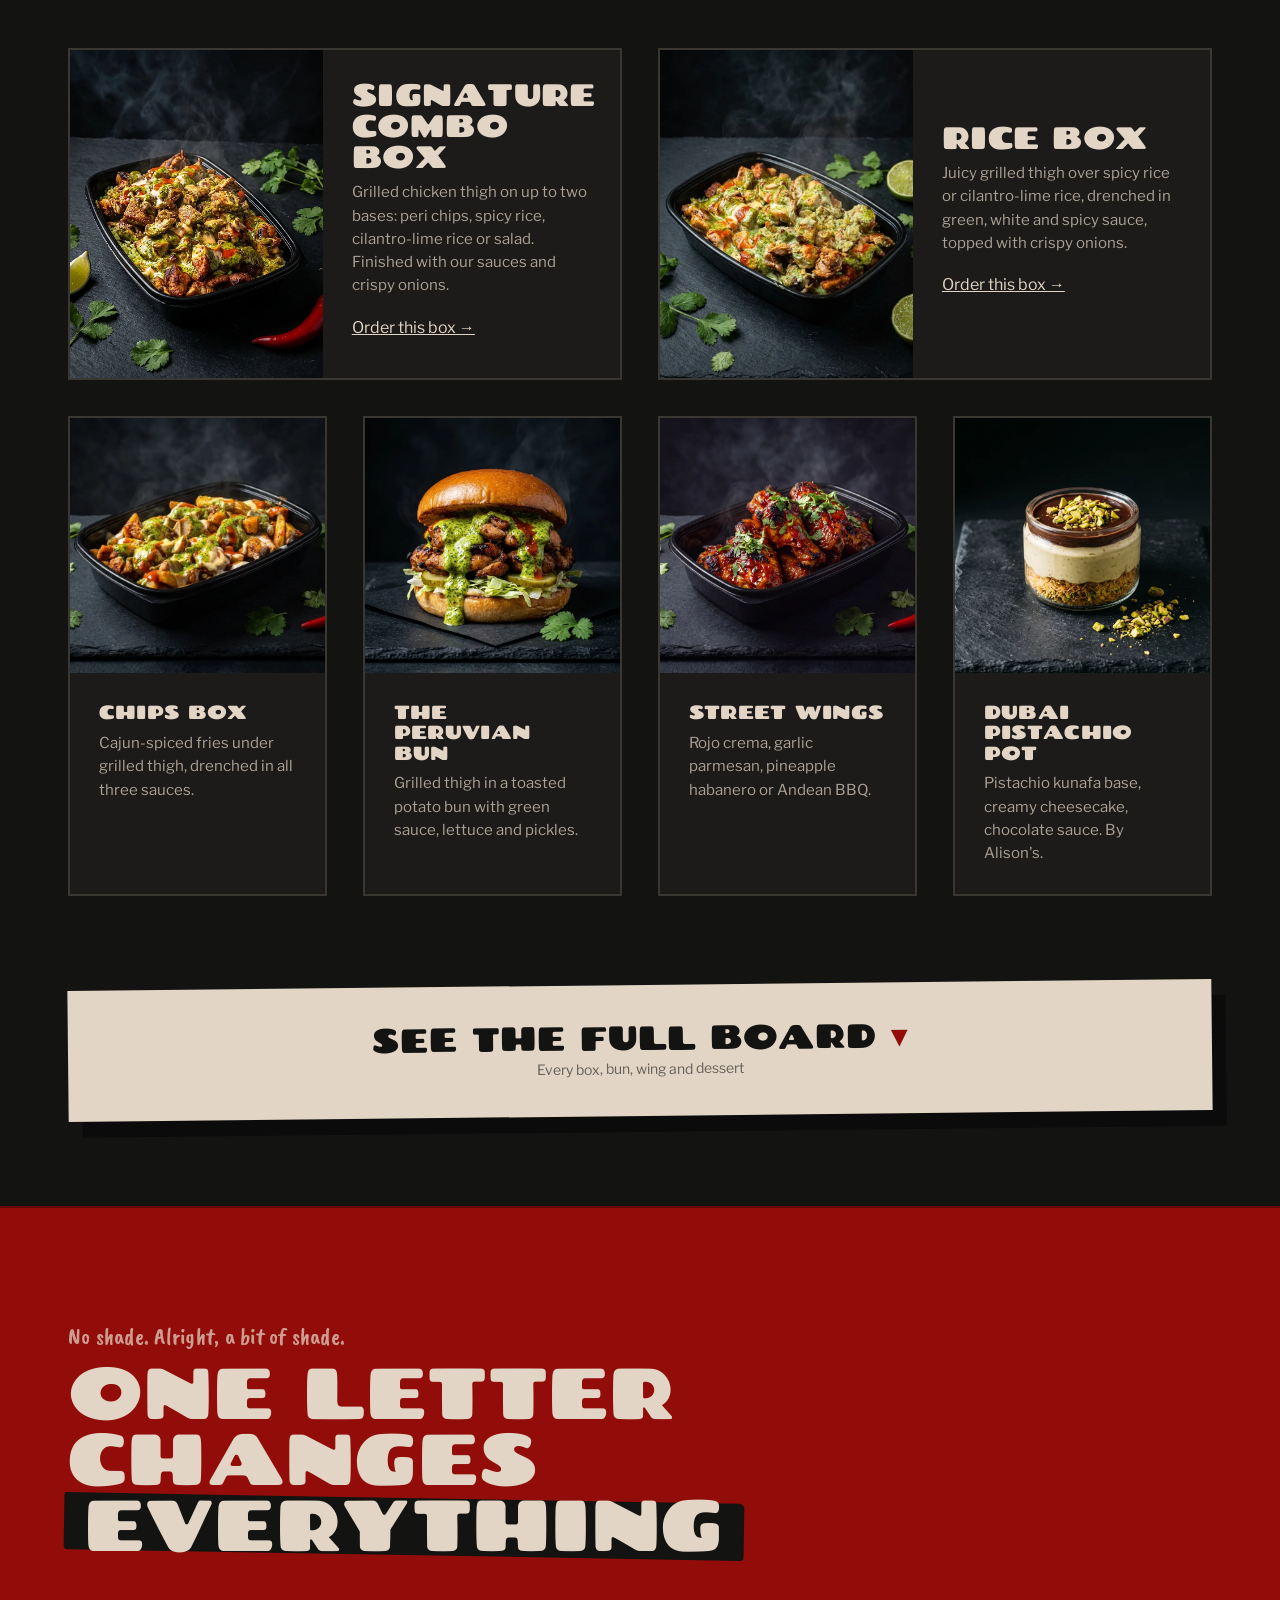
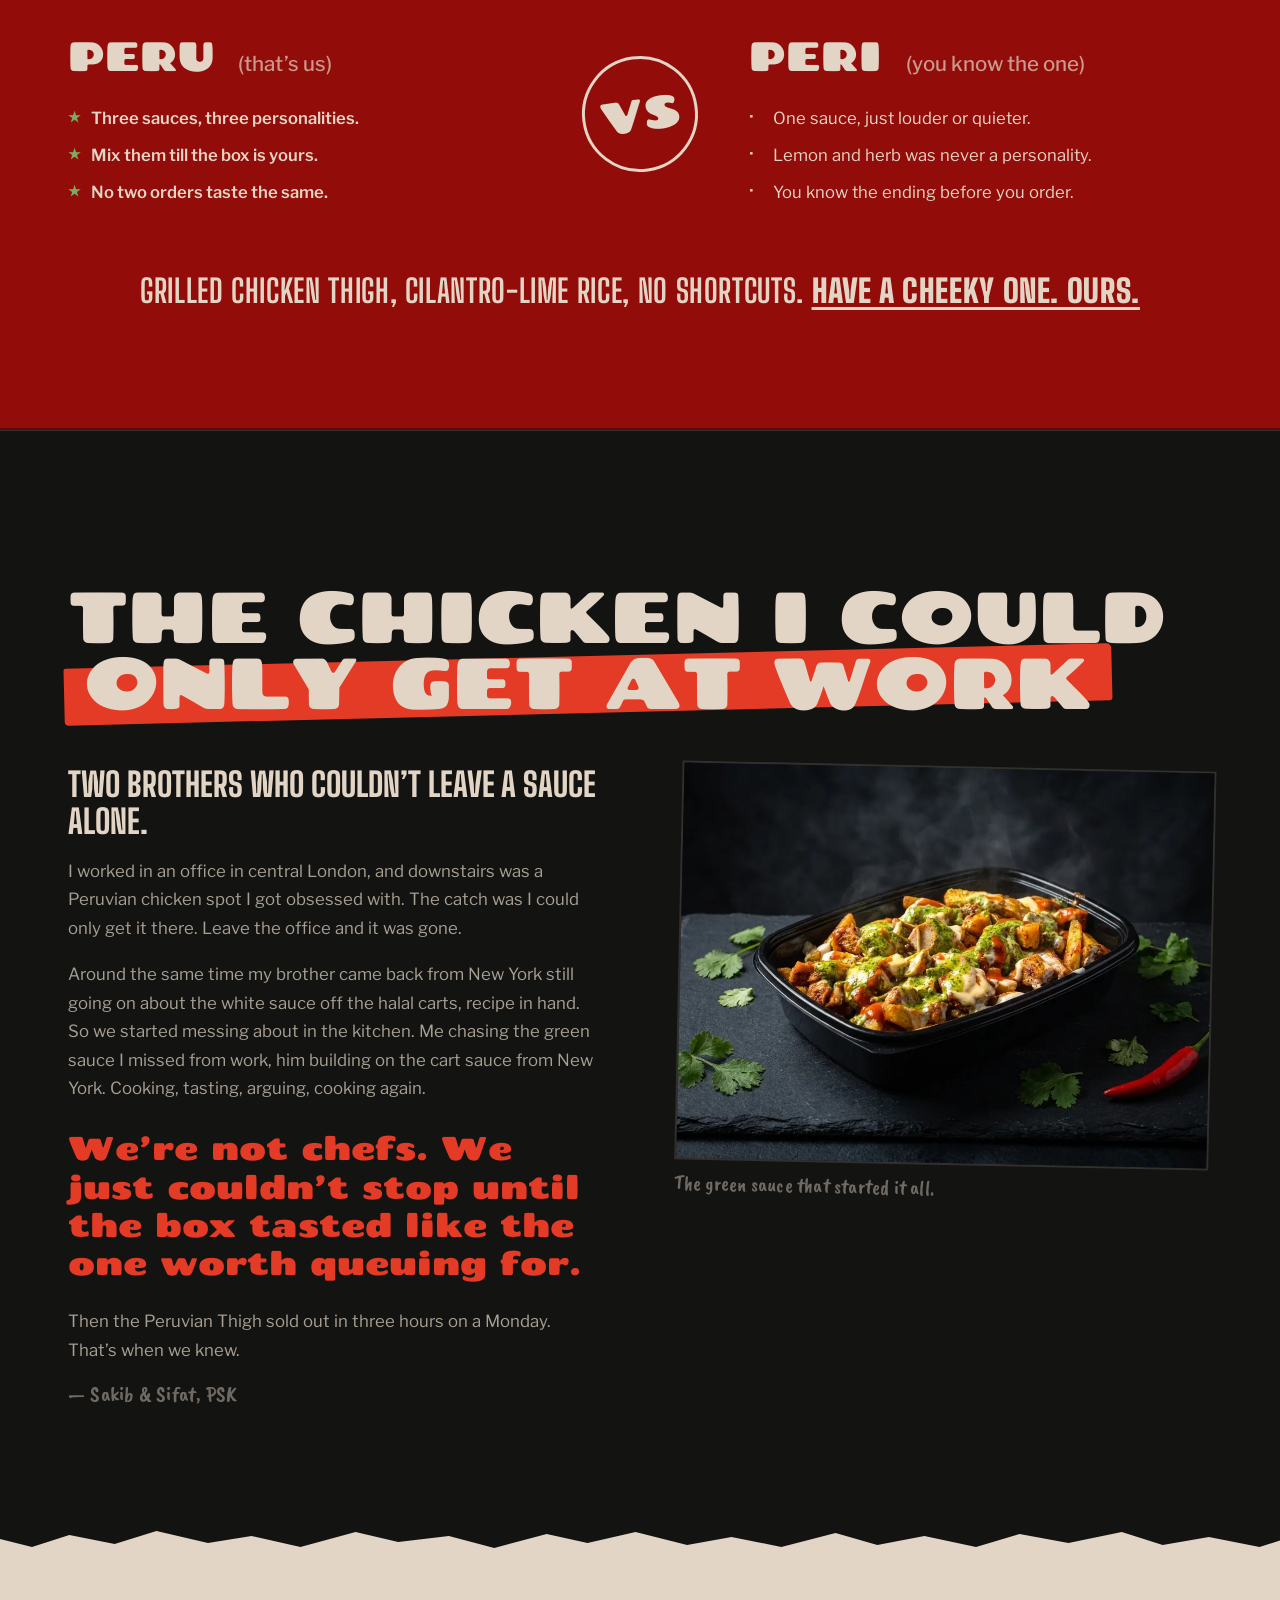
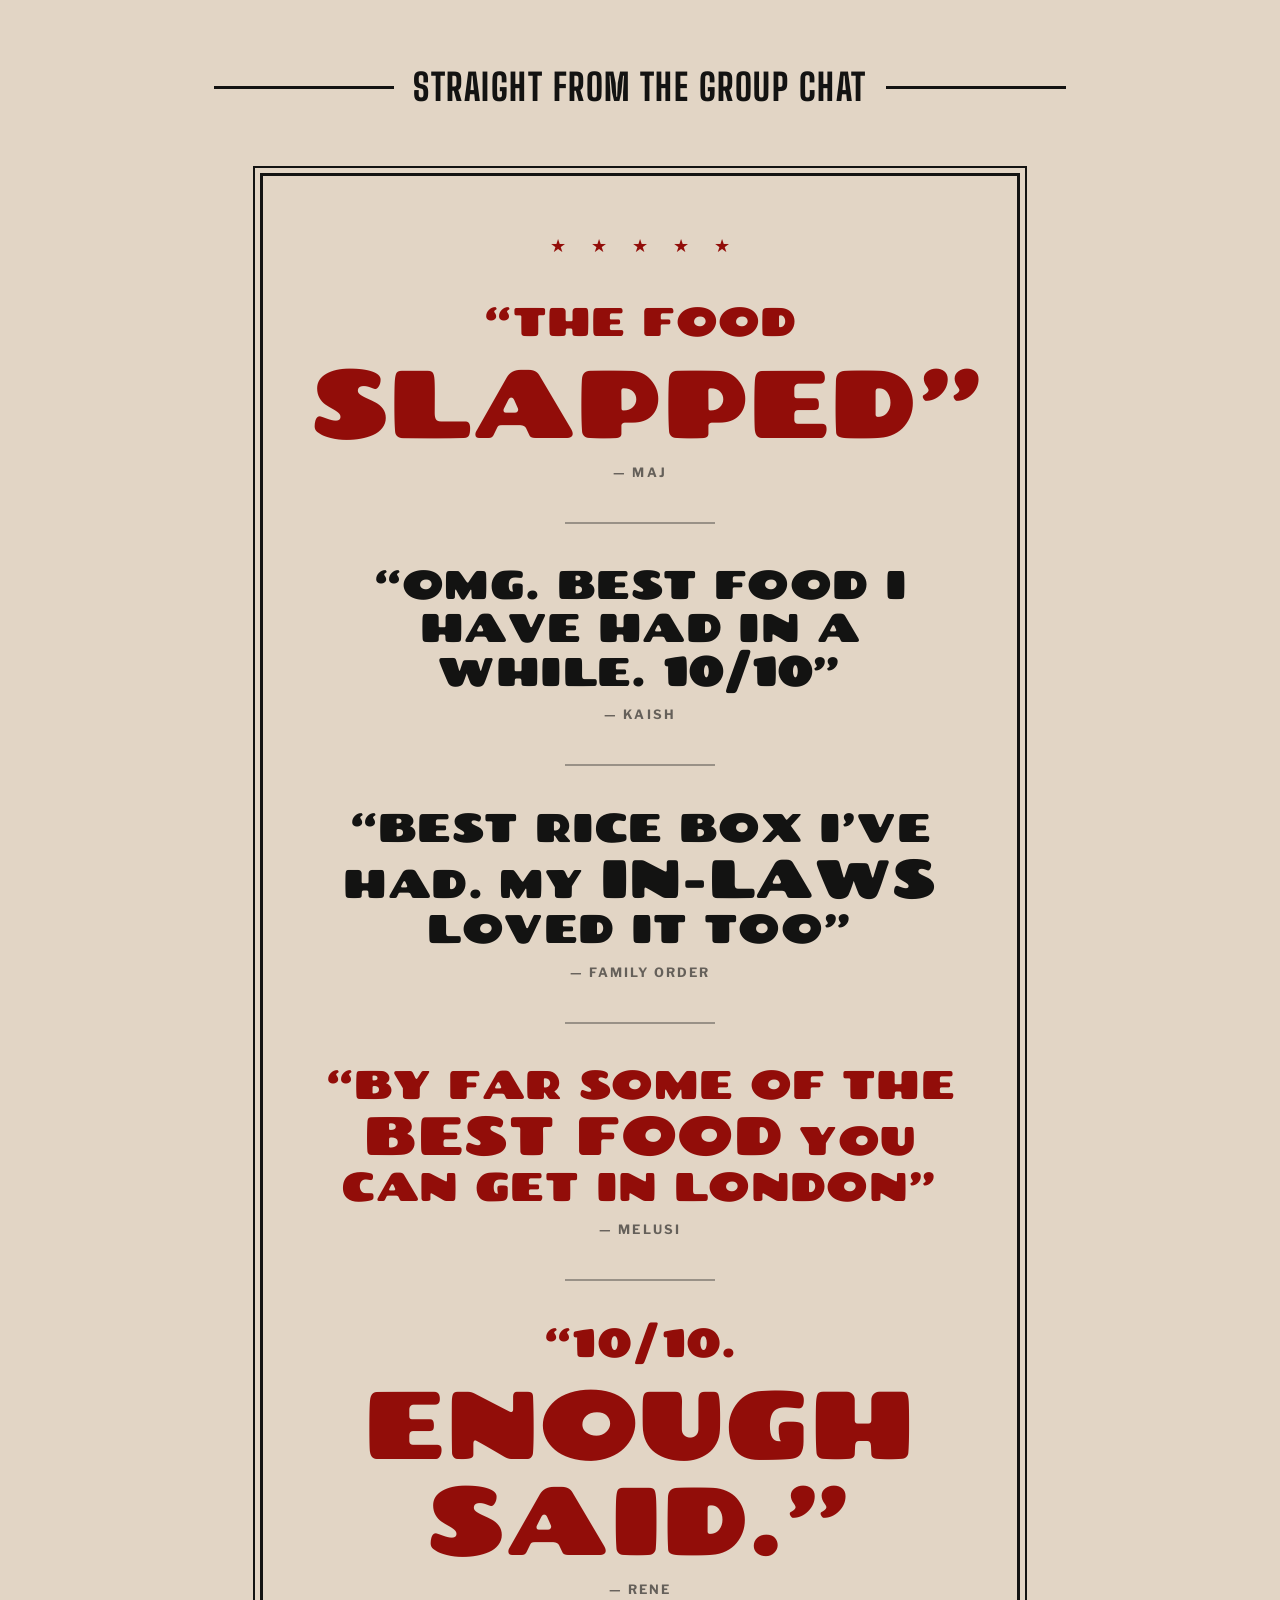
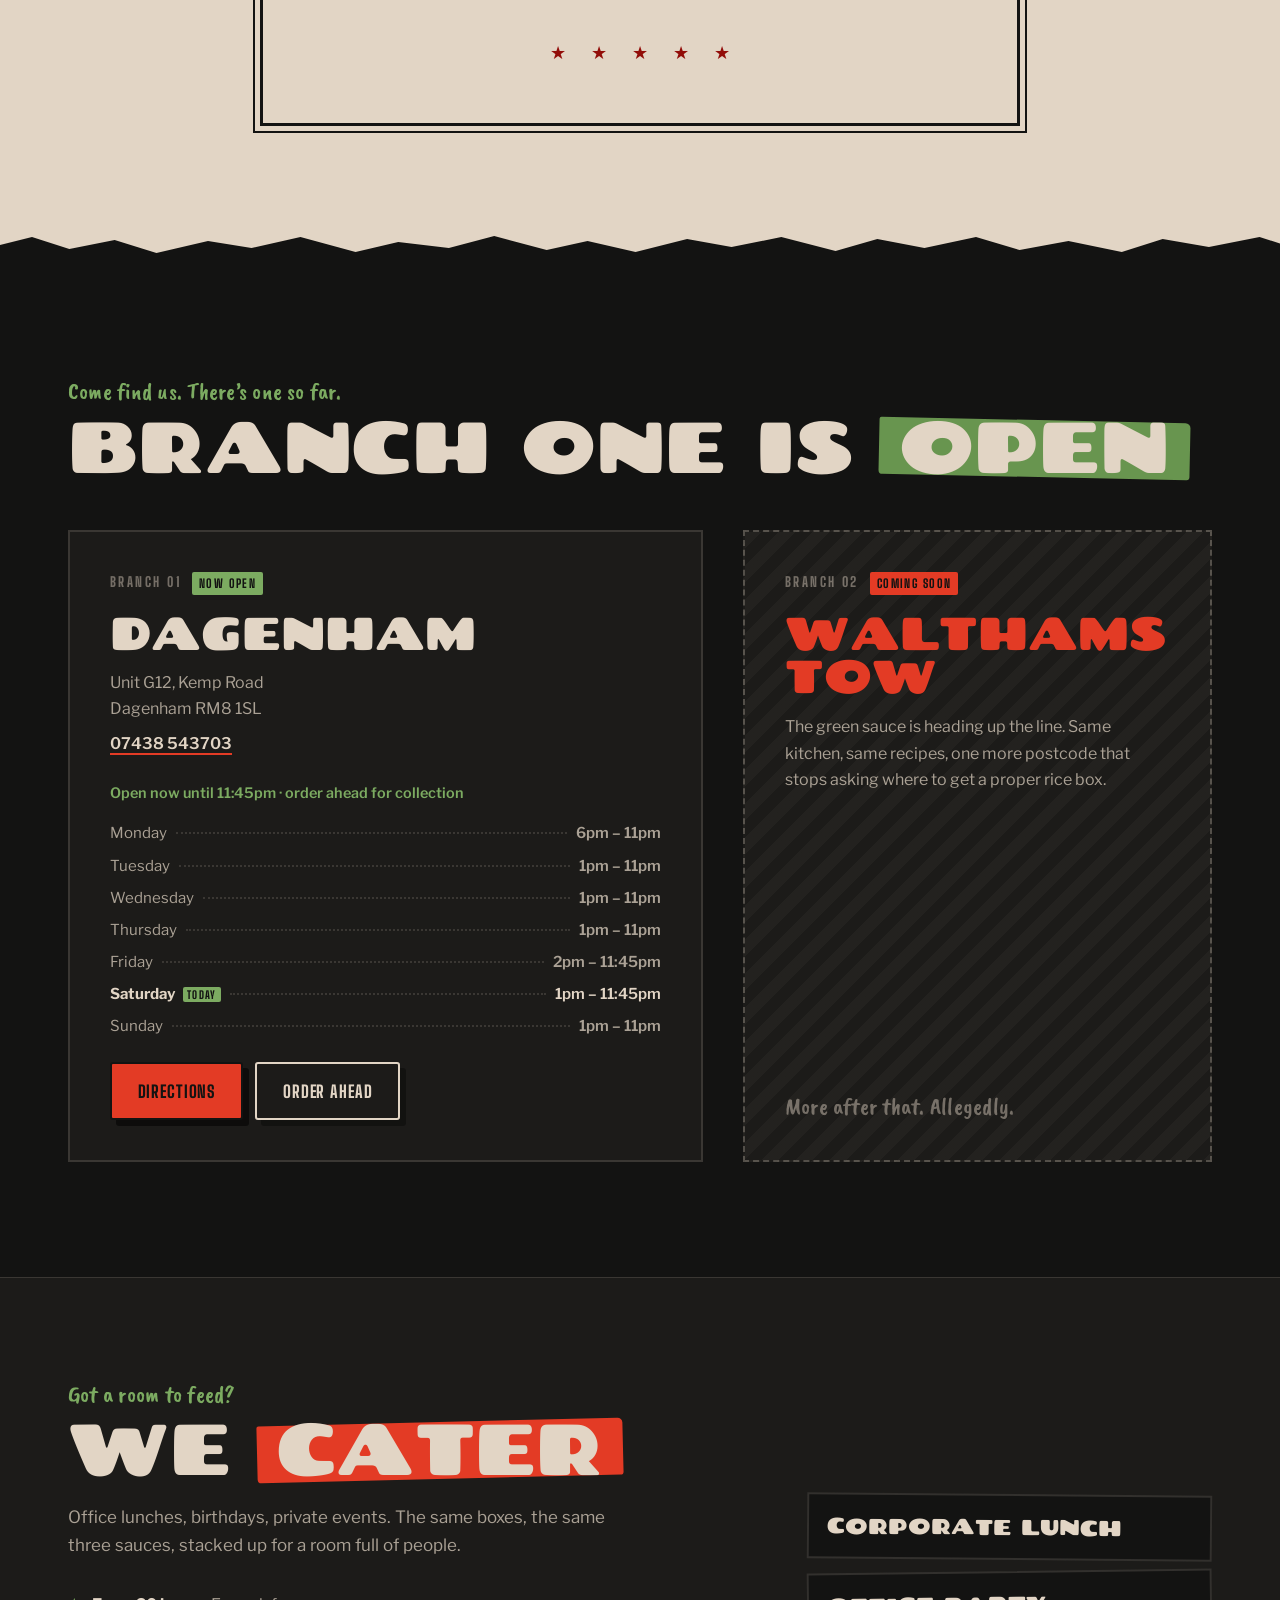
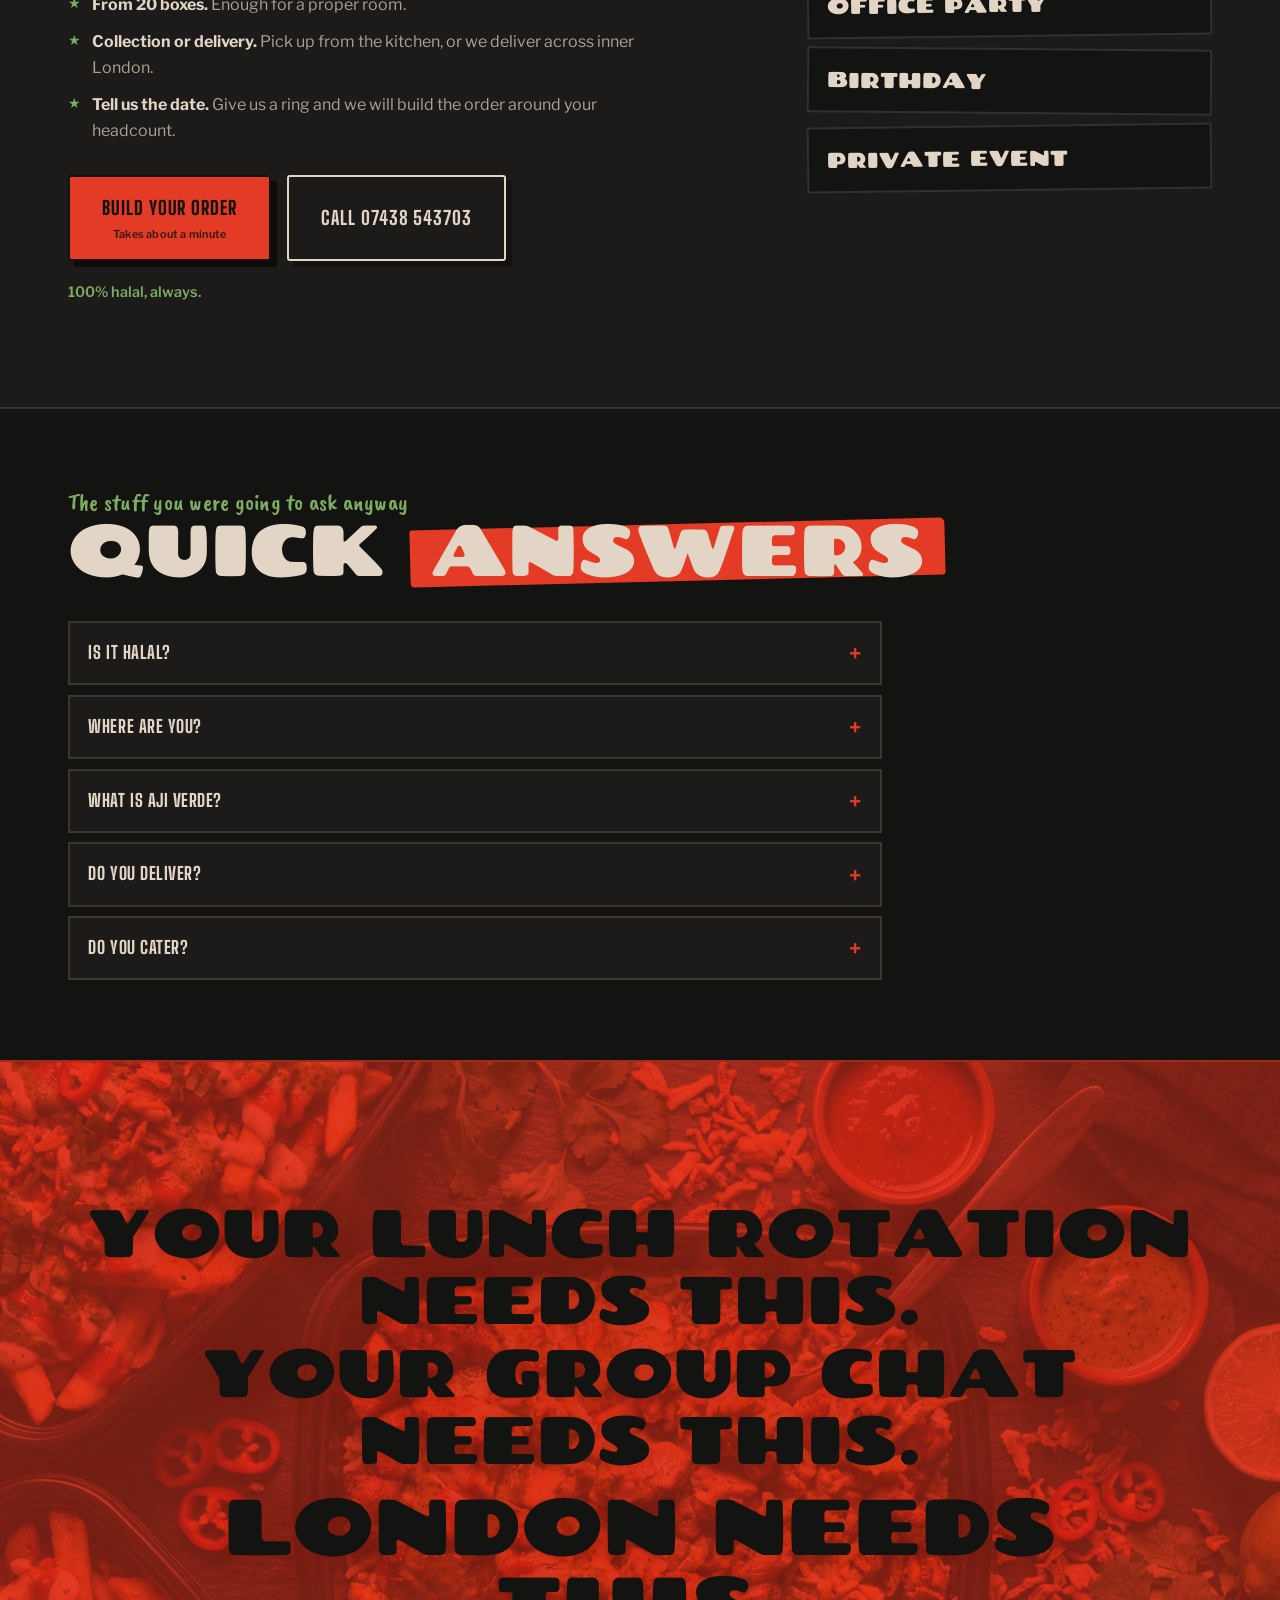
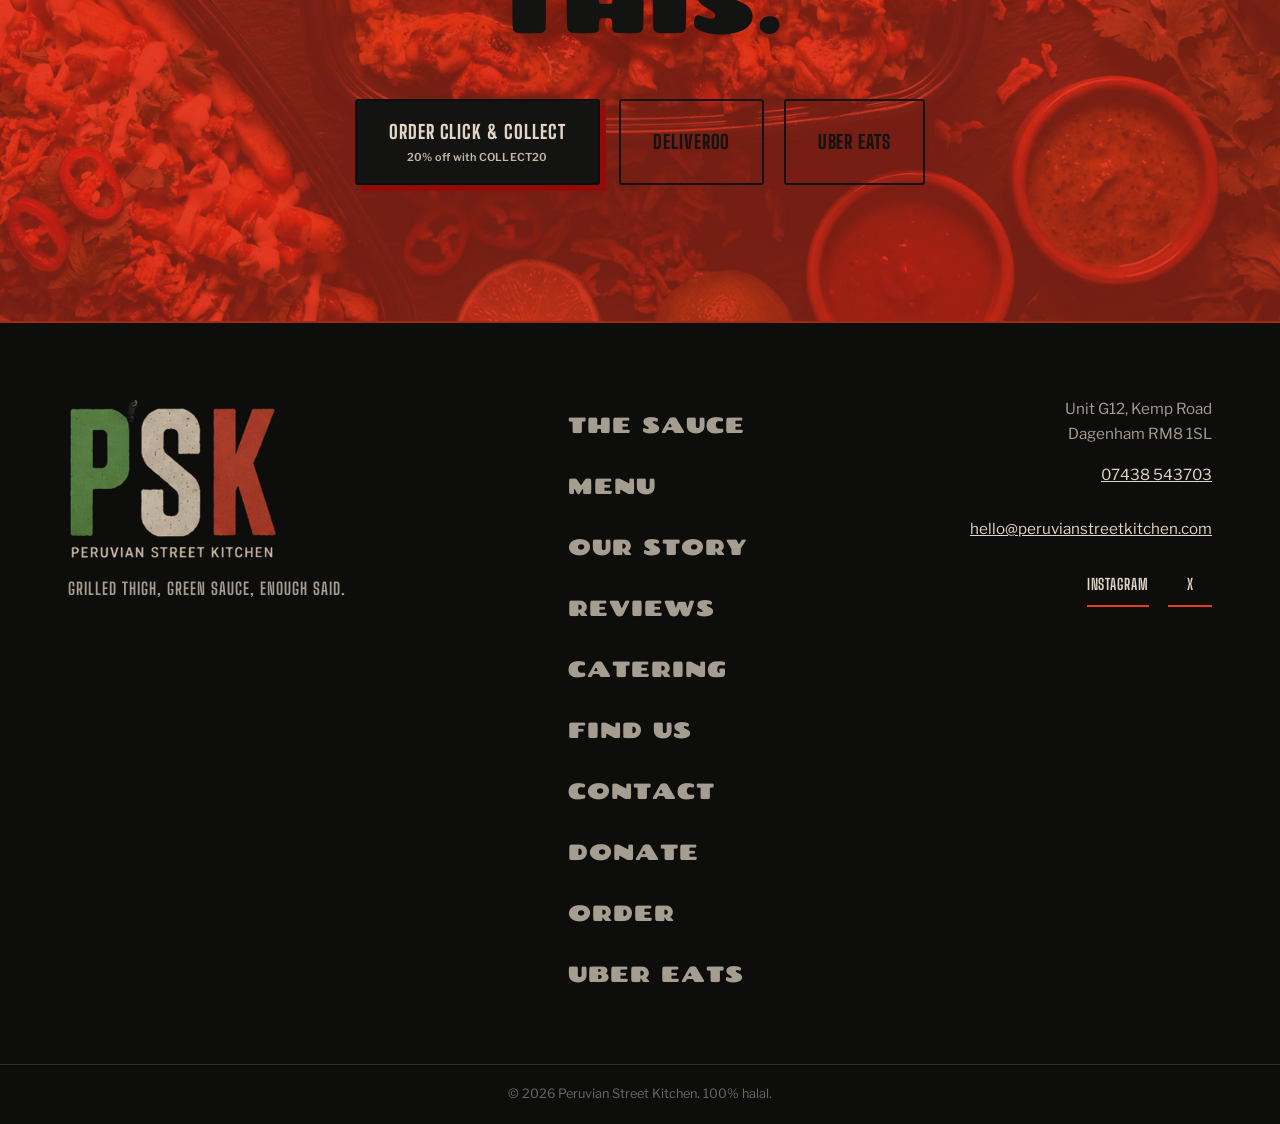
==== commit 7c9adc8d: "Fix hero headline proportions and stray full stop on mobile - .full-stop-leaf was stone while SAUCE " ====
--- a/site/index.html
+++ b/site/index.html
@@ -30,8 +30,8 @@
 <link rel="preconnect" href="https://fonts.googleapis.com">
 <link rel="preconnect" href="https://fonts.gstatic.com" crossorigin>
 <link href="https://fonts.googleapis.com/css2?family=Chango&family=Caveat+Brush&family=Big+Shoulders+Display:wght@600;700;800;900&family=Libre+Franklin:ital,wght@0,400;0,500;0,600;0,700;1,400&display=swap" rel="stylesheet">
-<link rel="preload" as="image" href="assets/img/hero-wide.webp" imagesrcset="assets/img/hero-mobile.webp?v=33 768w, assets/img/hero-wide-sm.webp?v=33 1500w, assets/img/hero-wide.webp?v=33 2560w" imagesizes="100vw" fetchpriority="high">
-<link rel="stylesheet" href="assets/css/style.css?v=33">
+<link rel="preload" as="image" href="assets/img/hero-wide.webp" imagesrcset="assets/img/hero-mobile.webp?v=34 768w, assets/img/hero-wide-sm.webp?v=34 1500w, assets/img/hero-wide.webp?v=34 2560w" imagesizes="100vw" fetchpriority="high">
+<link rel="stylesheet" href="assets/css/style.css?v=34">
 <script type="application/ld+json">
 {
   "@context": "https://schema.org",
@@ -202,9 +202,9 @@
   <!-- ============ HERO ============ -->
   <section class="hero" aria-labelledby="hero-title">
     <picture class="hero-bg">
-      <source media="(max-width: 700px)" srcset="assets/img/hero-mobile.webp?v=33">
-      <source media="(max-width: 1300px)" srcset="assets/img/hero-wide-sm.webp?v=33">
-      <img src="assets/img/hero-wide.webp?v=33" alt="Peruvian Street Kitchen spread: a rice box and loaded Cajun fries drenched in green aji verde sauce, with sauce pots, chillies and lime on dark slate" width="2560" height="1429" fetchpriority="high">
+      <source media="(max-width: 700px)" srcset="assets/img/hero-mobile.webp?v=34">
+      <source media="(max-width: 1300px)" srcset="assets/img/hero-wide-sm.webp?v=34">
+      <img src="assets/img/hero-wide.webp?v=34" alt="Peruvian Street Kitchen spread: a rice box and loaded Cajun fries drenched in green aji verde sauce, with sauce pots, chillies and lime on dark slate" width="2560" height="1429" fetchpriority="high">
     </picture>
     <div class="hero-smoke" aria-hidden="true"></div>
     <div class="hero-scrim" aria-hidden="true"></div>
@@ -660,6 +660,6 @@
   <a class="btn btn-ghost" href="https://www.ubereats.com/gb/store/peruvian-street-kitchen-g12-chadwell-heath-industrial-park-kemp-road/pXbf_ZSdWNG_N_mCPJYeJg" target="_blank" rel="noopener">Uber Eats</a>
 </div>
 
-<script src="assets/js/main.js?v=33" defer></script>
+<script src="assets/js/main.js?v=34" defer></script>
 </body>
 </html>
--- a/site/assets/css/style.css
+++ b/site/assets/css/style.css
@@ -1658,7 +1658,7 @@
   .hero-sub { font-size: 0.95rem; line-height: 1.5; margin-top: var(--space-sm); }
   .sub-tail { display: none; }
   .hero-cta .btn-lg { font-size: 1.02rem; padding: 0.7rem 1.2rem; }
-  .hero-title { font-size: clamp(3.1rem, 15.5vw, 4.4rem); }
+  .hero-title { font-size: clamp(2.5rem, 12.4vw, 3.6rem); }
   .stamp { font-size: 0.72rem; padding: 0.4em 0.85em; }
   .hero-loc { font-size: 0.8rem; }
 
@@ -2612,7 +2612,7 @@
   .dish-info h3 { font-size: 1.15rem; }
   .menu-quad .dish figure { flex-basis: 36%; }
   .playbill-quote { font-size: clamp(1.6rem, 9vw, 2.1rem); }
-  .hero-title { font-size: clamp(2.7rem, 14vw, 3.4rem); }
+  .hero-title { font-size: clamp(2.2rem, 11.2vw, 2.8rem); }
   .pb-quote p { font-size: clamp(1.35rem, 7.5vw, 1.7rem); }
   .pb-huge { font-size: clamp(2.4rem, 13vw, 3.2rem); }
   .board-summary-text { font-size: 1.2rem; }
@@ -2660,4 +2660,4 @@
 
 /* Hero: the product carries the colour — leaf green for the sauce line */
 .hero-title .line-leaf { color: var(--leaf-bright); }
-.hero-title .full-stop-leaf { color: var(--stone); }
+.hero-title .full-stop-leaf { color: var(--leaf-bright); }
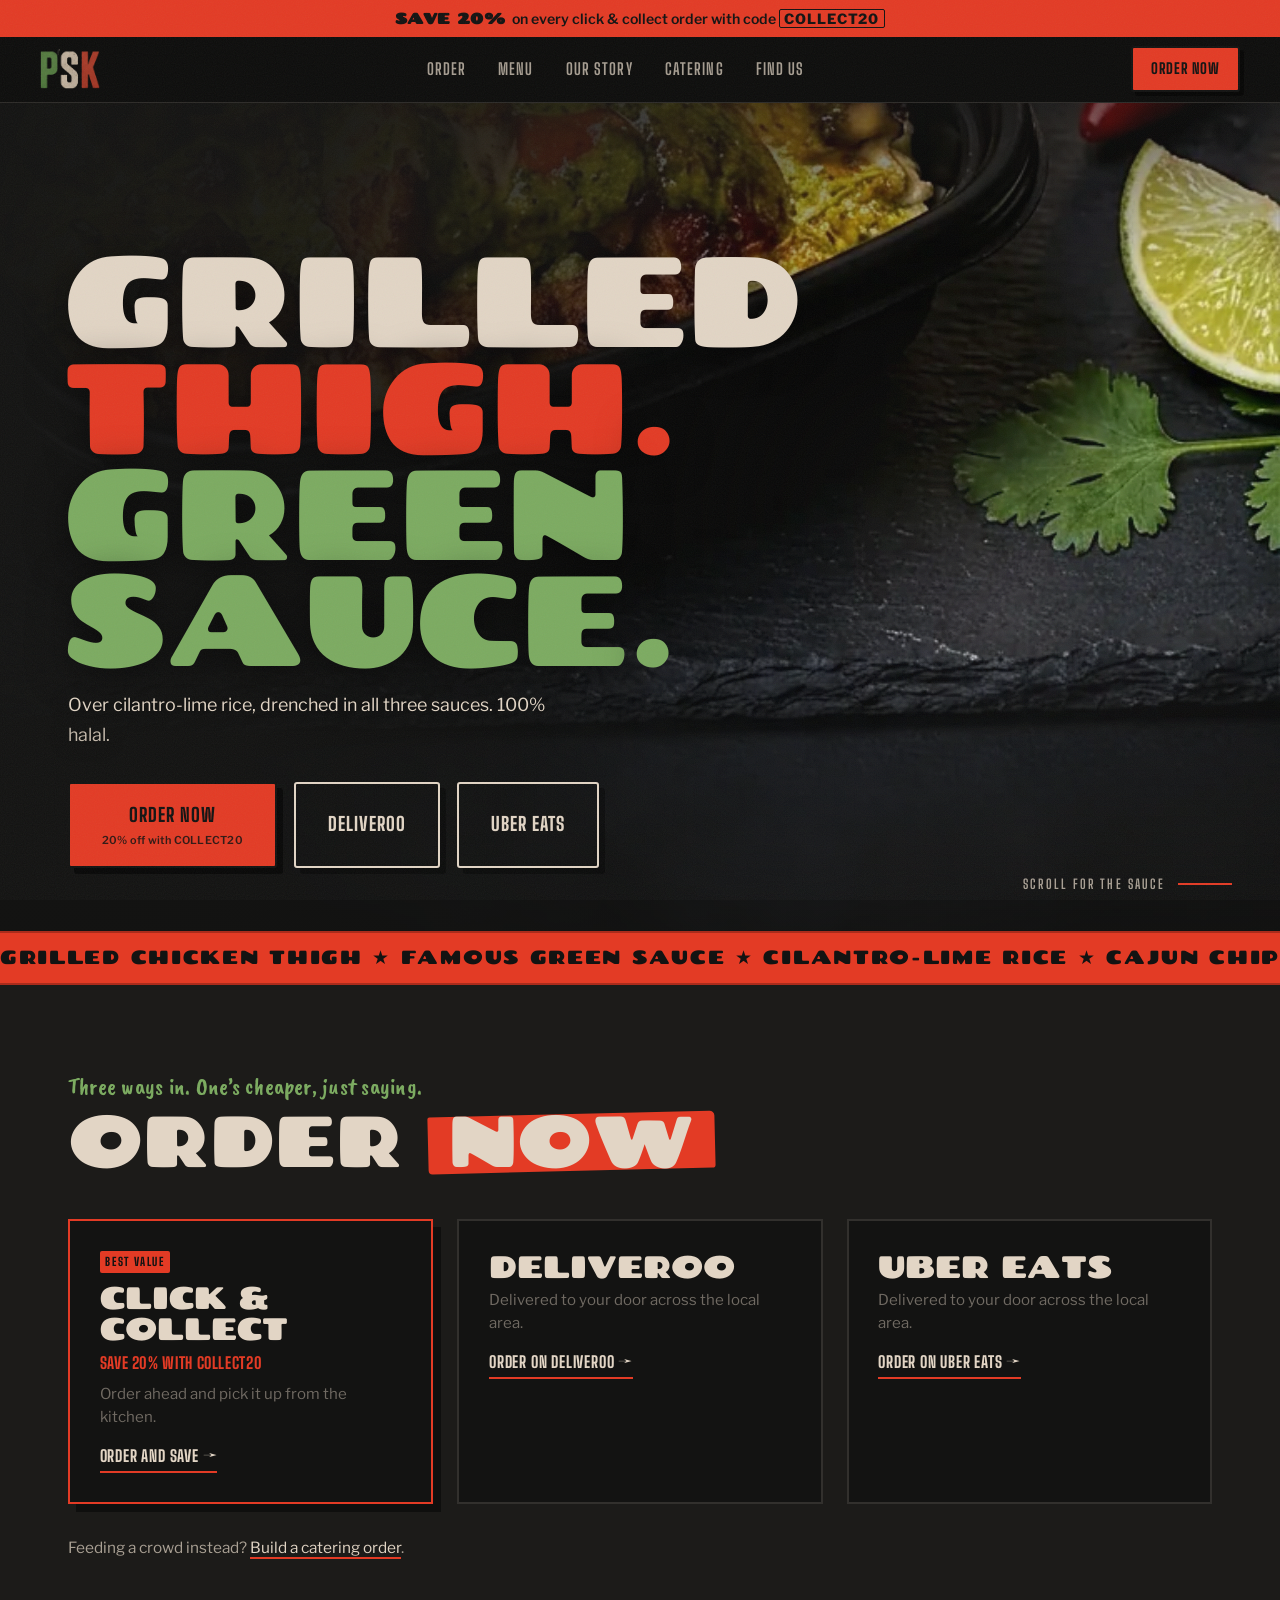
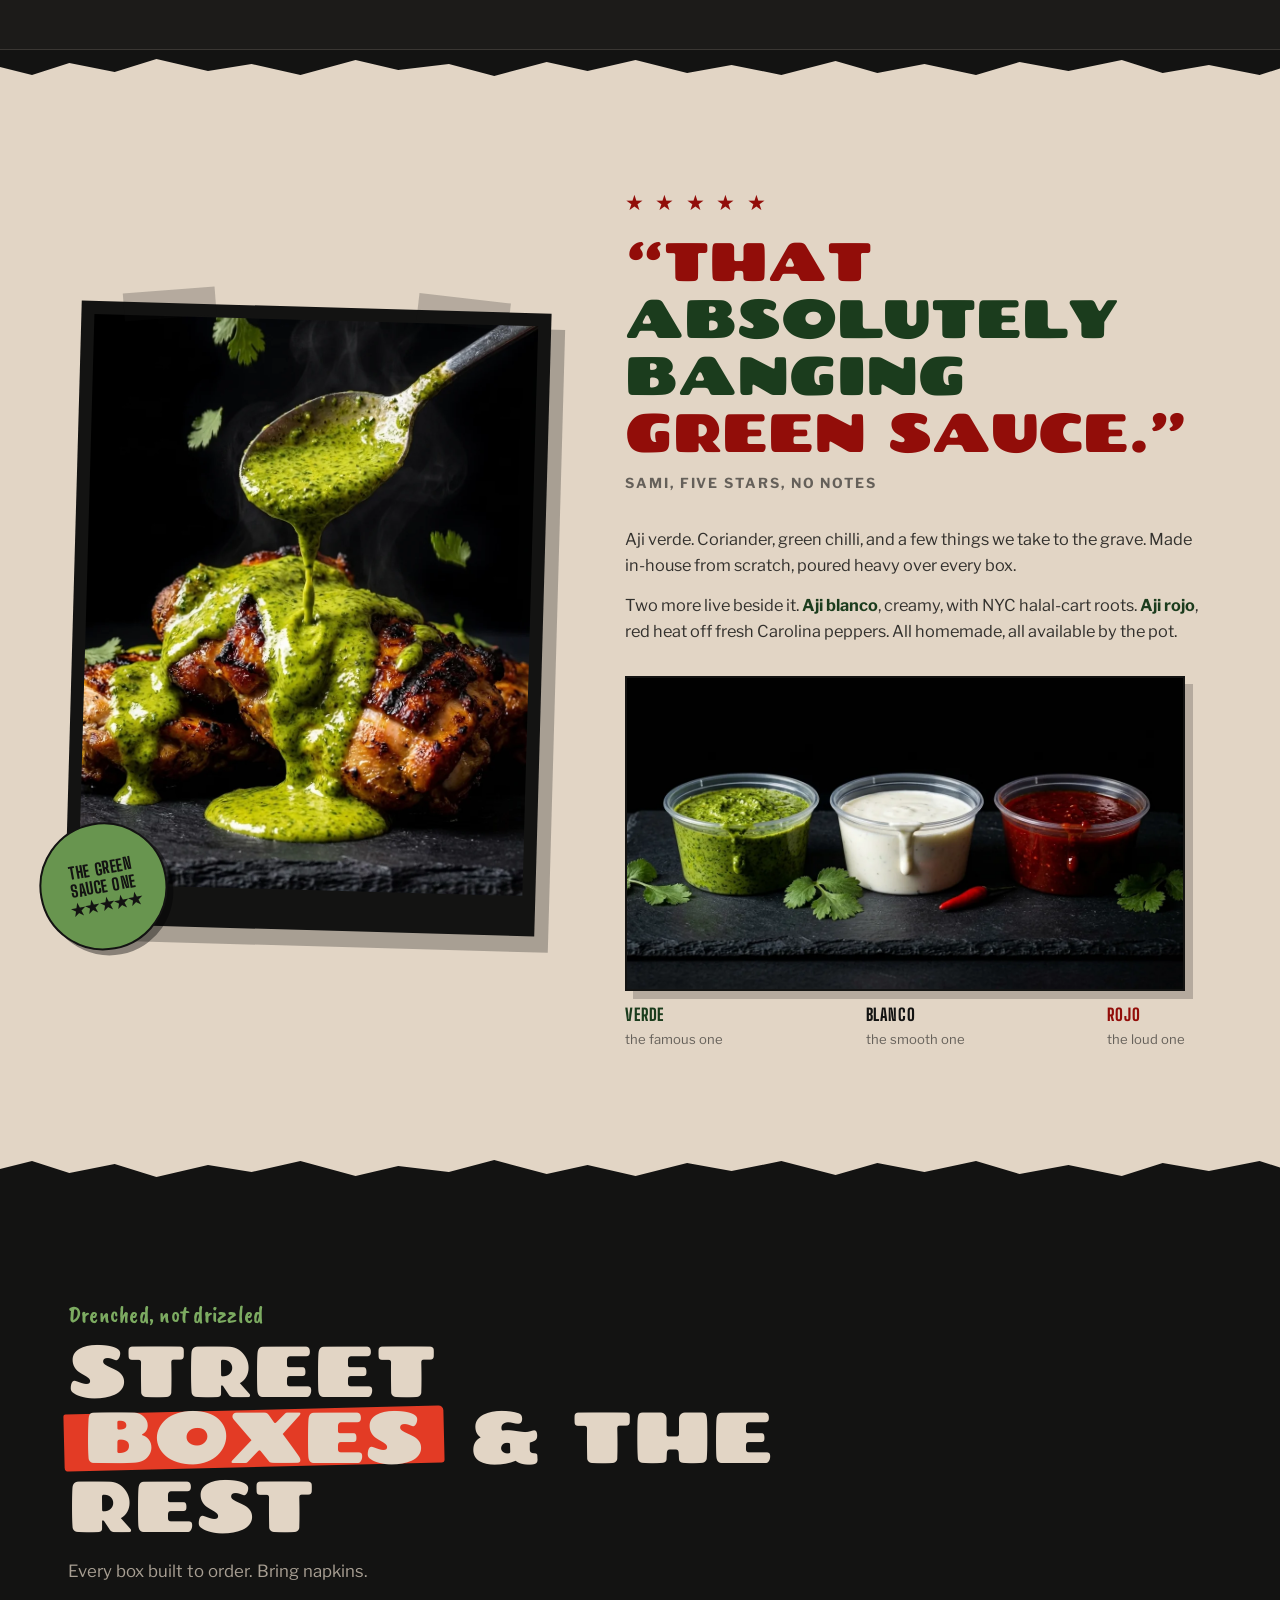
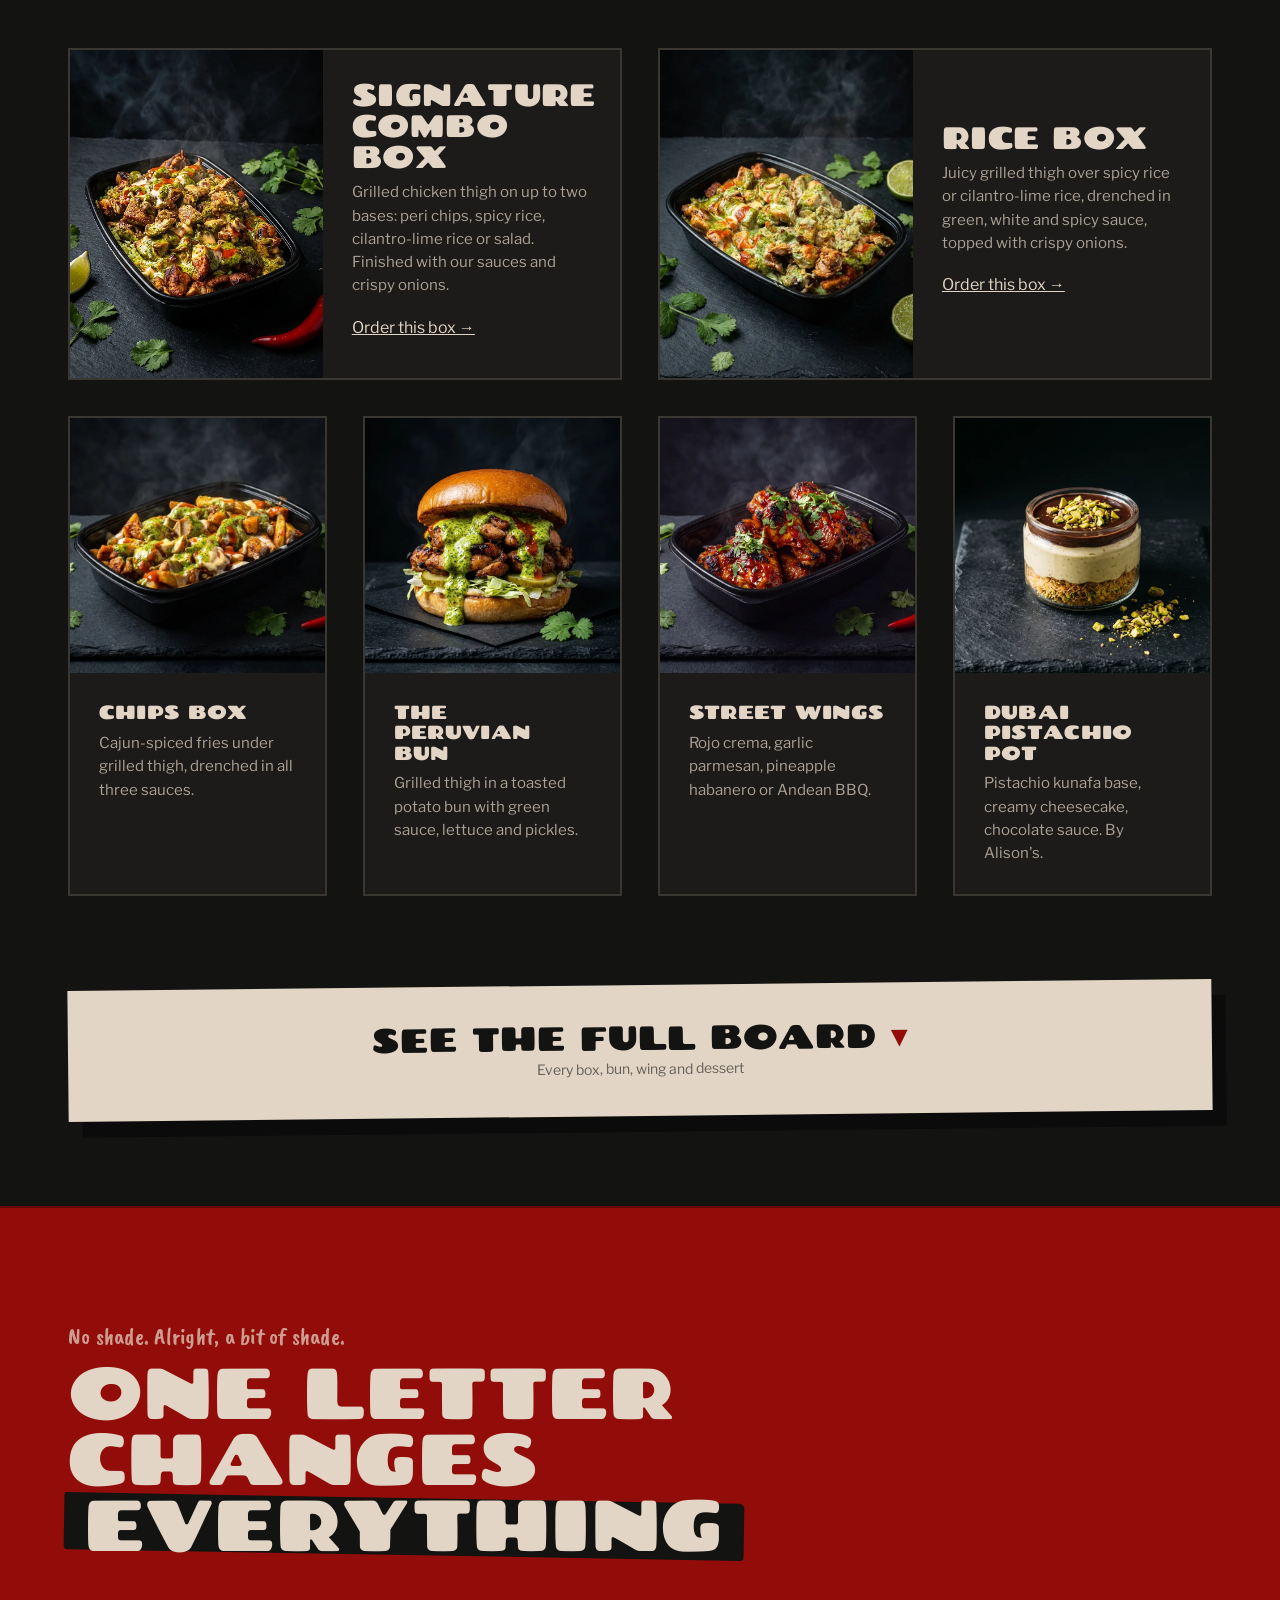
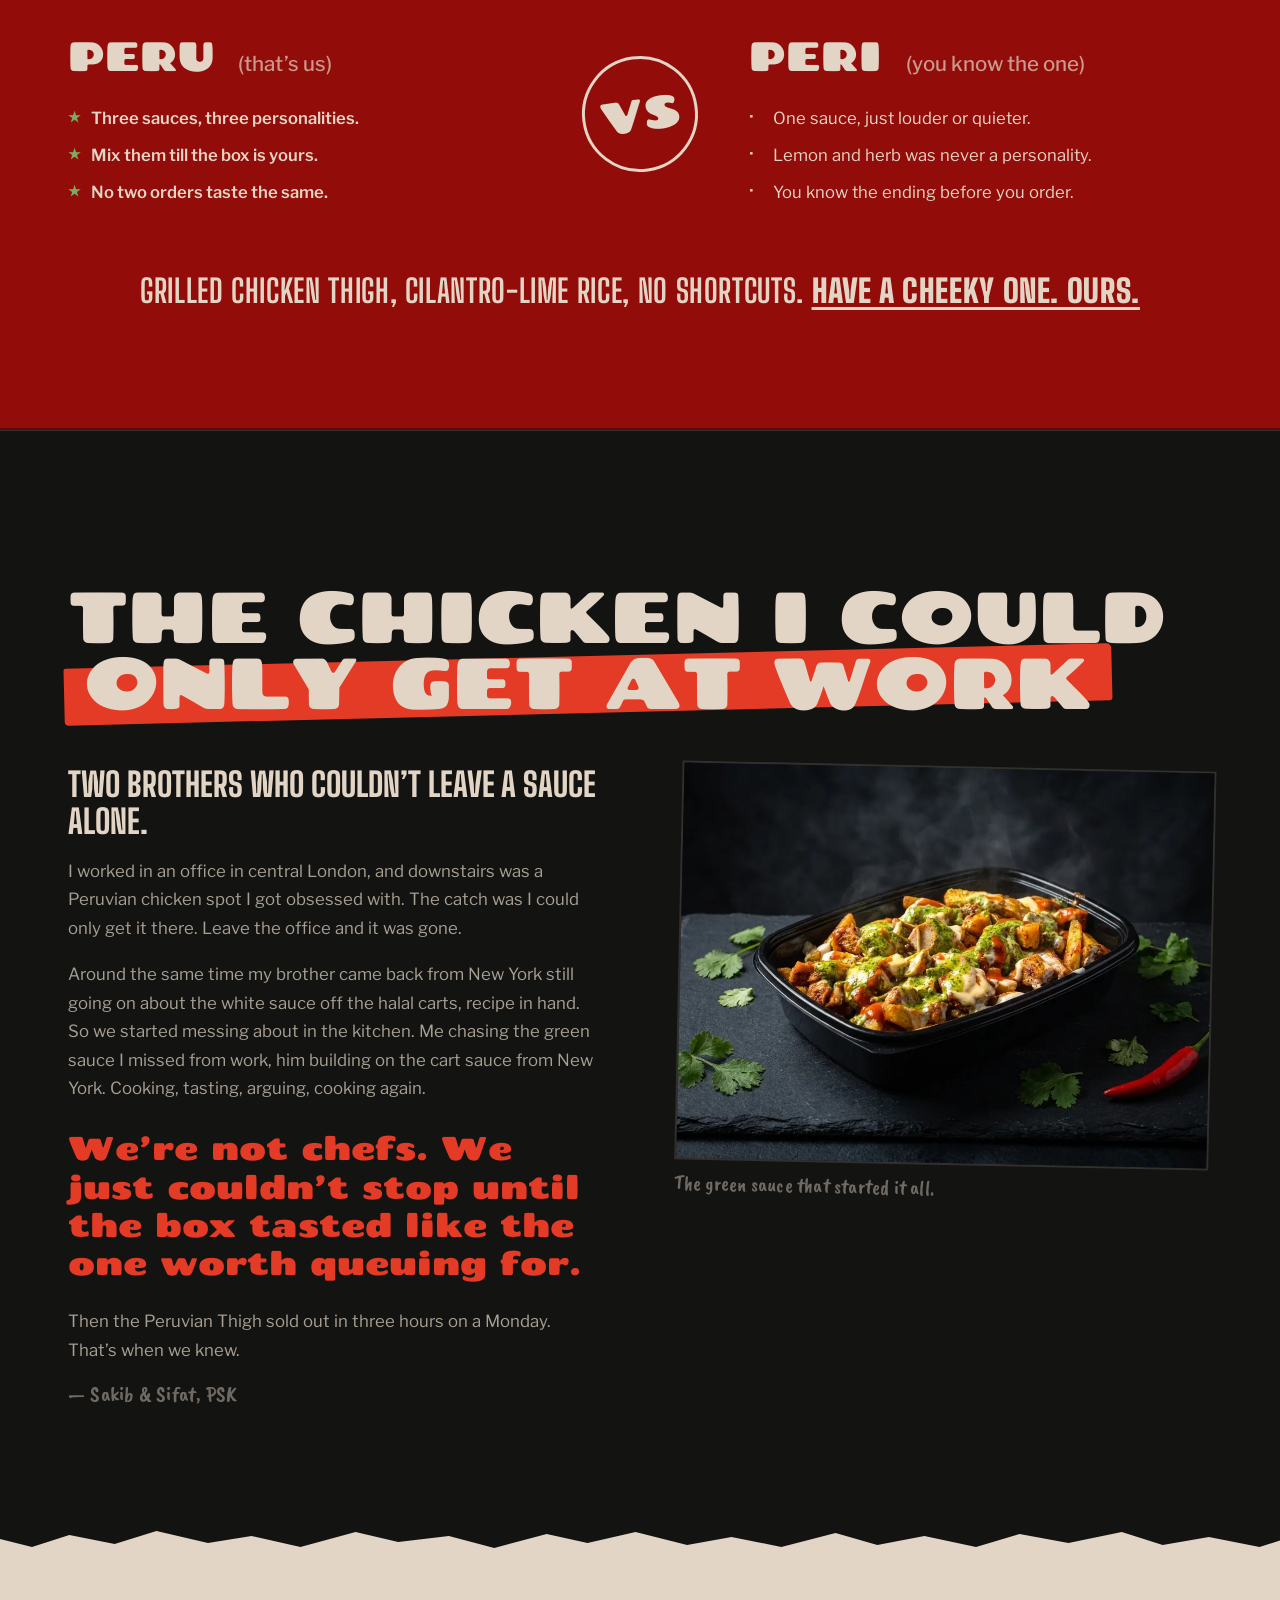
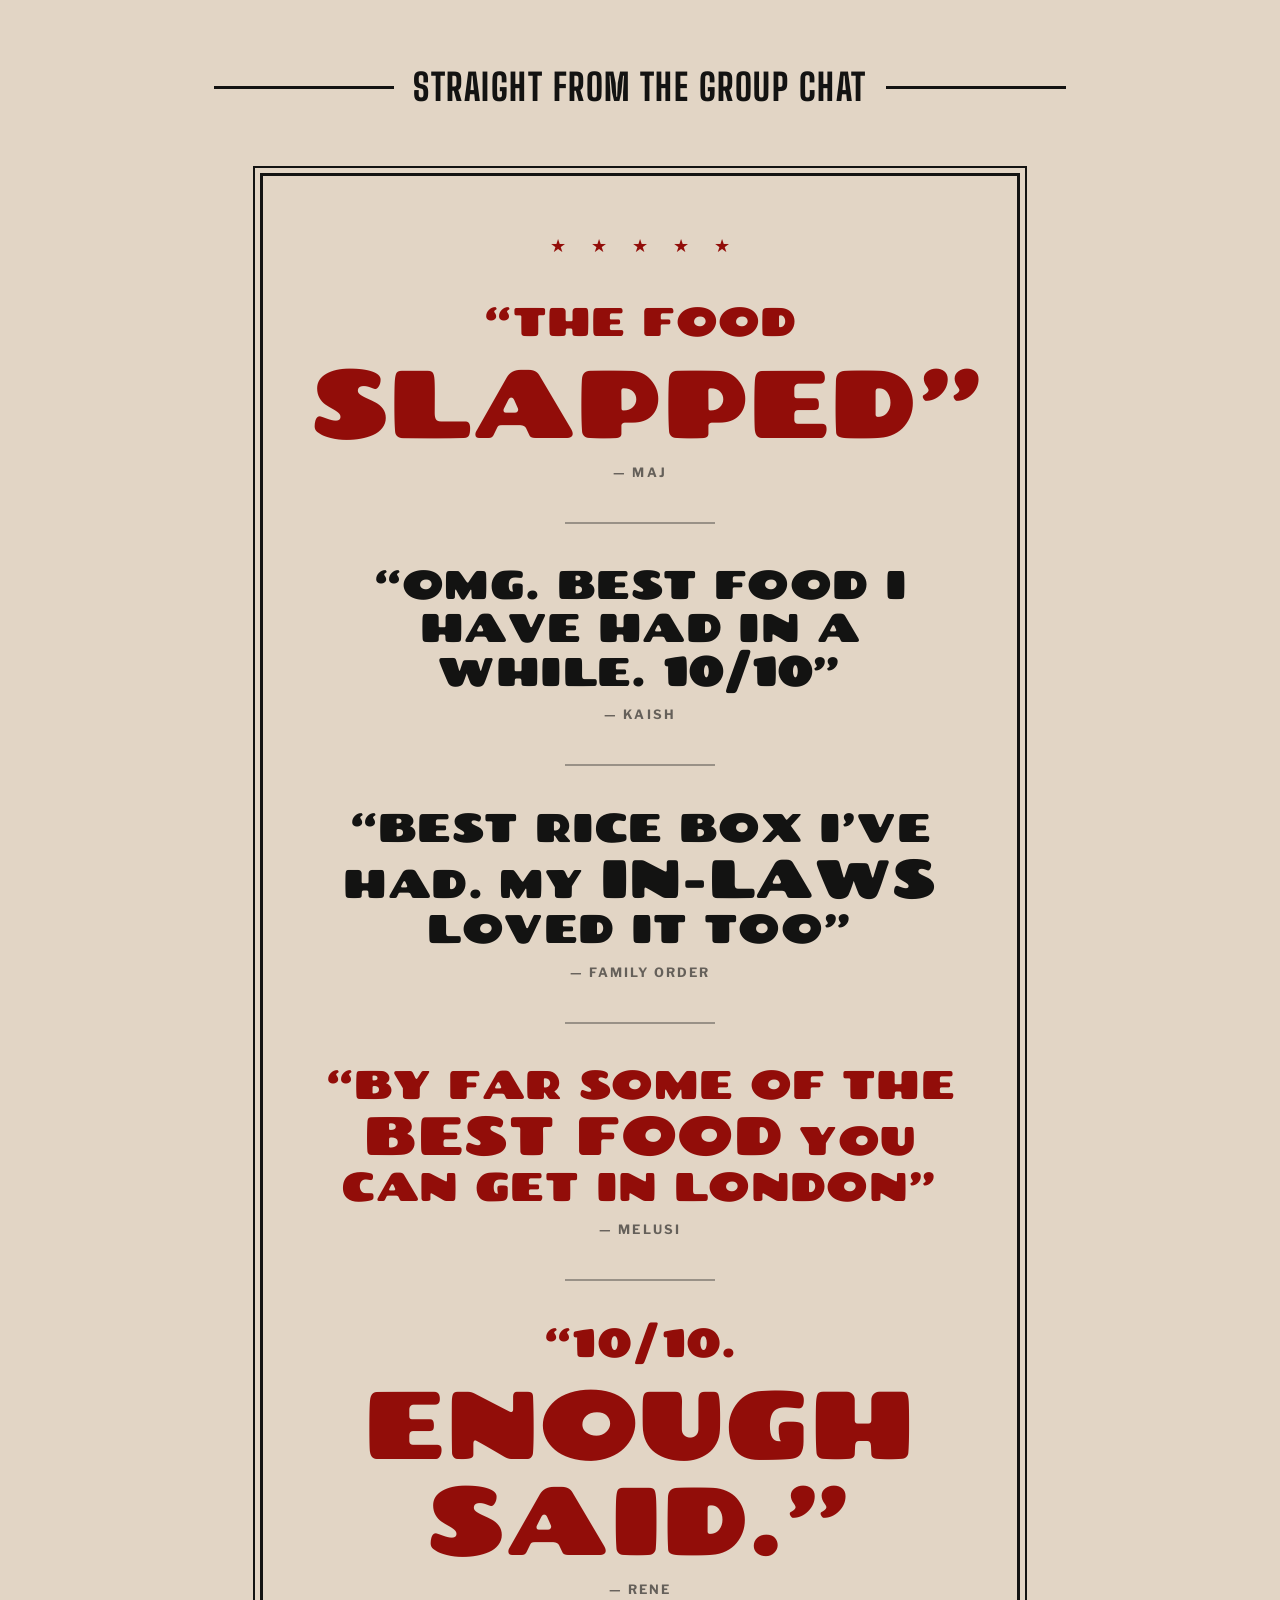
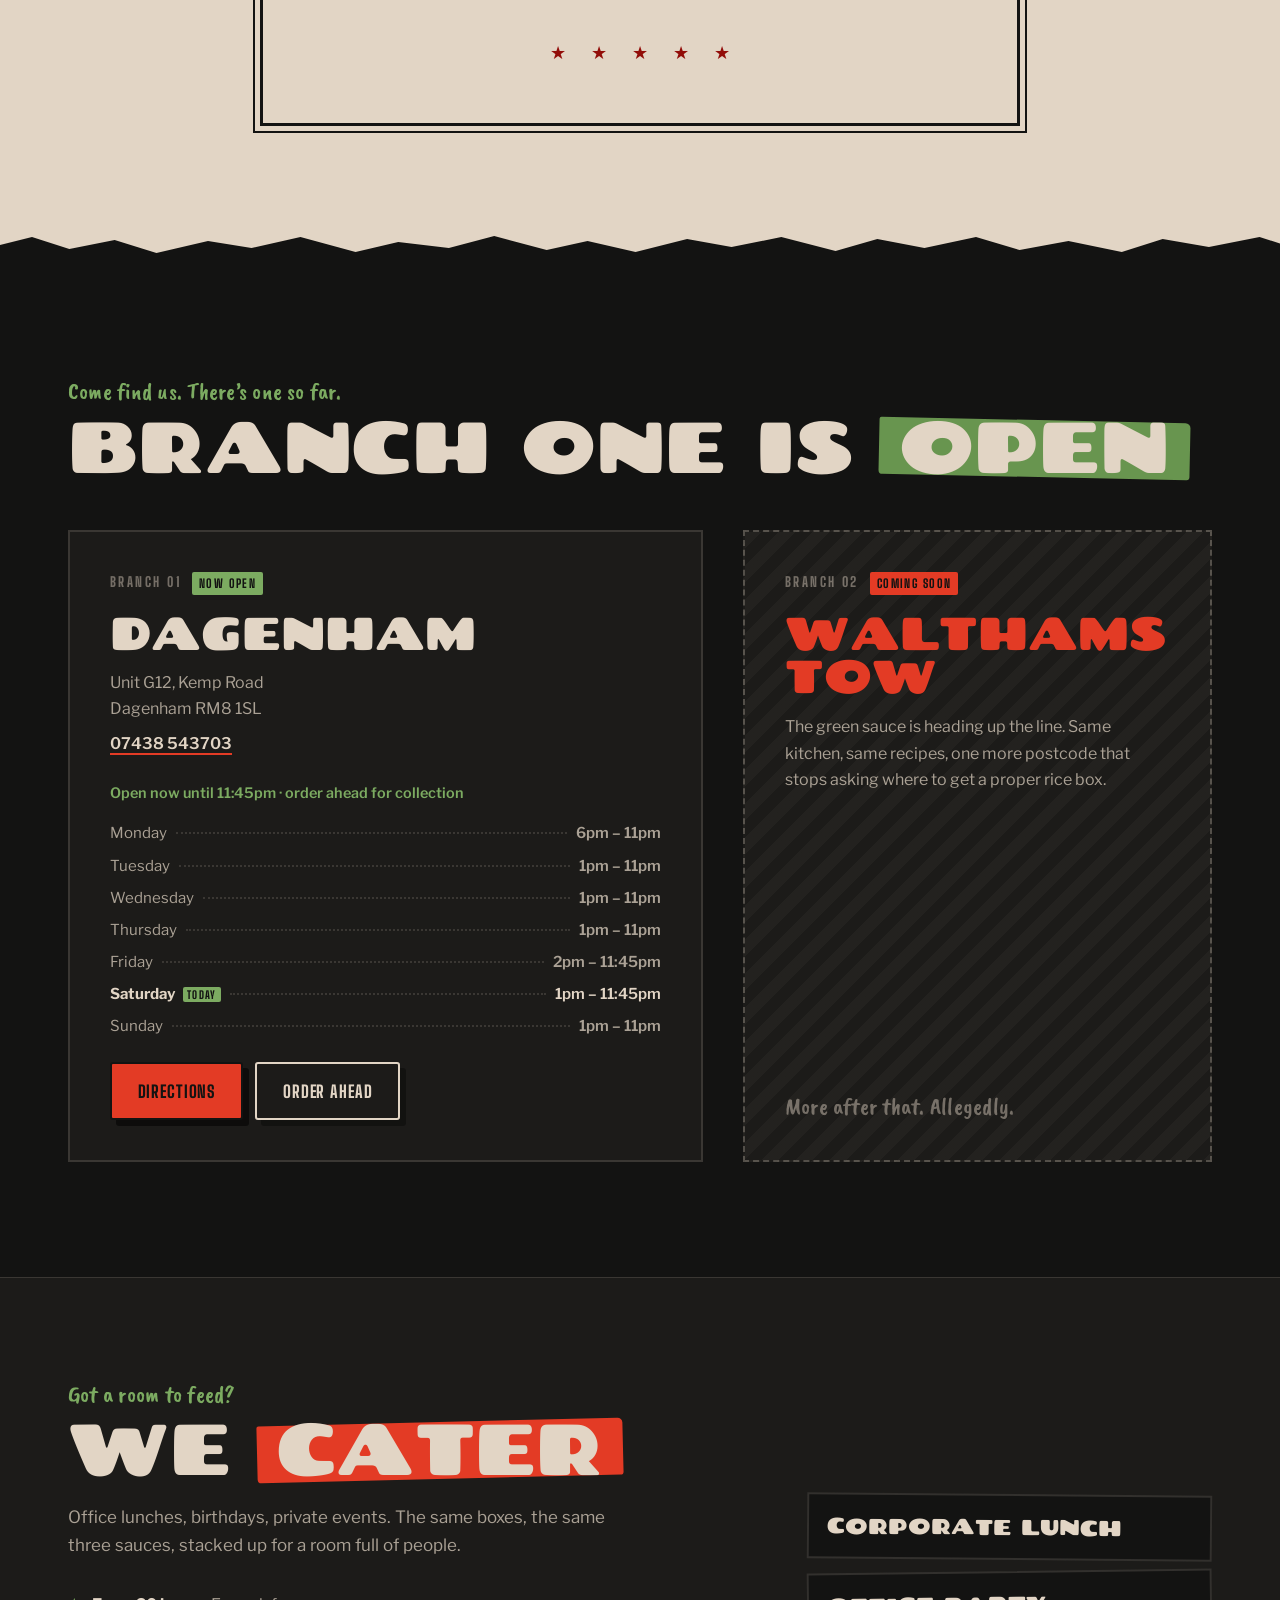
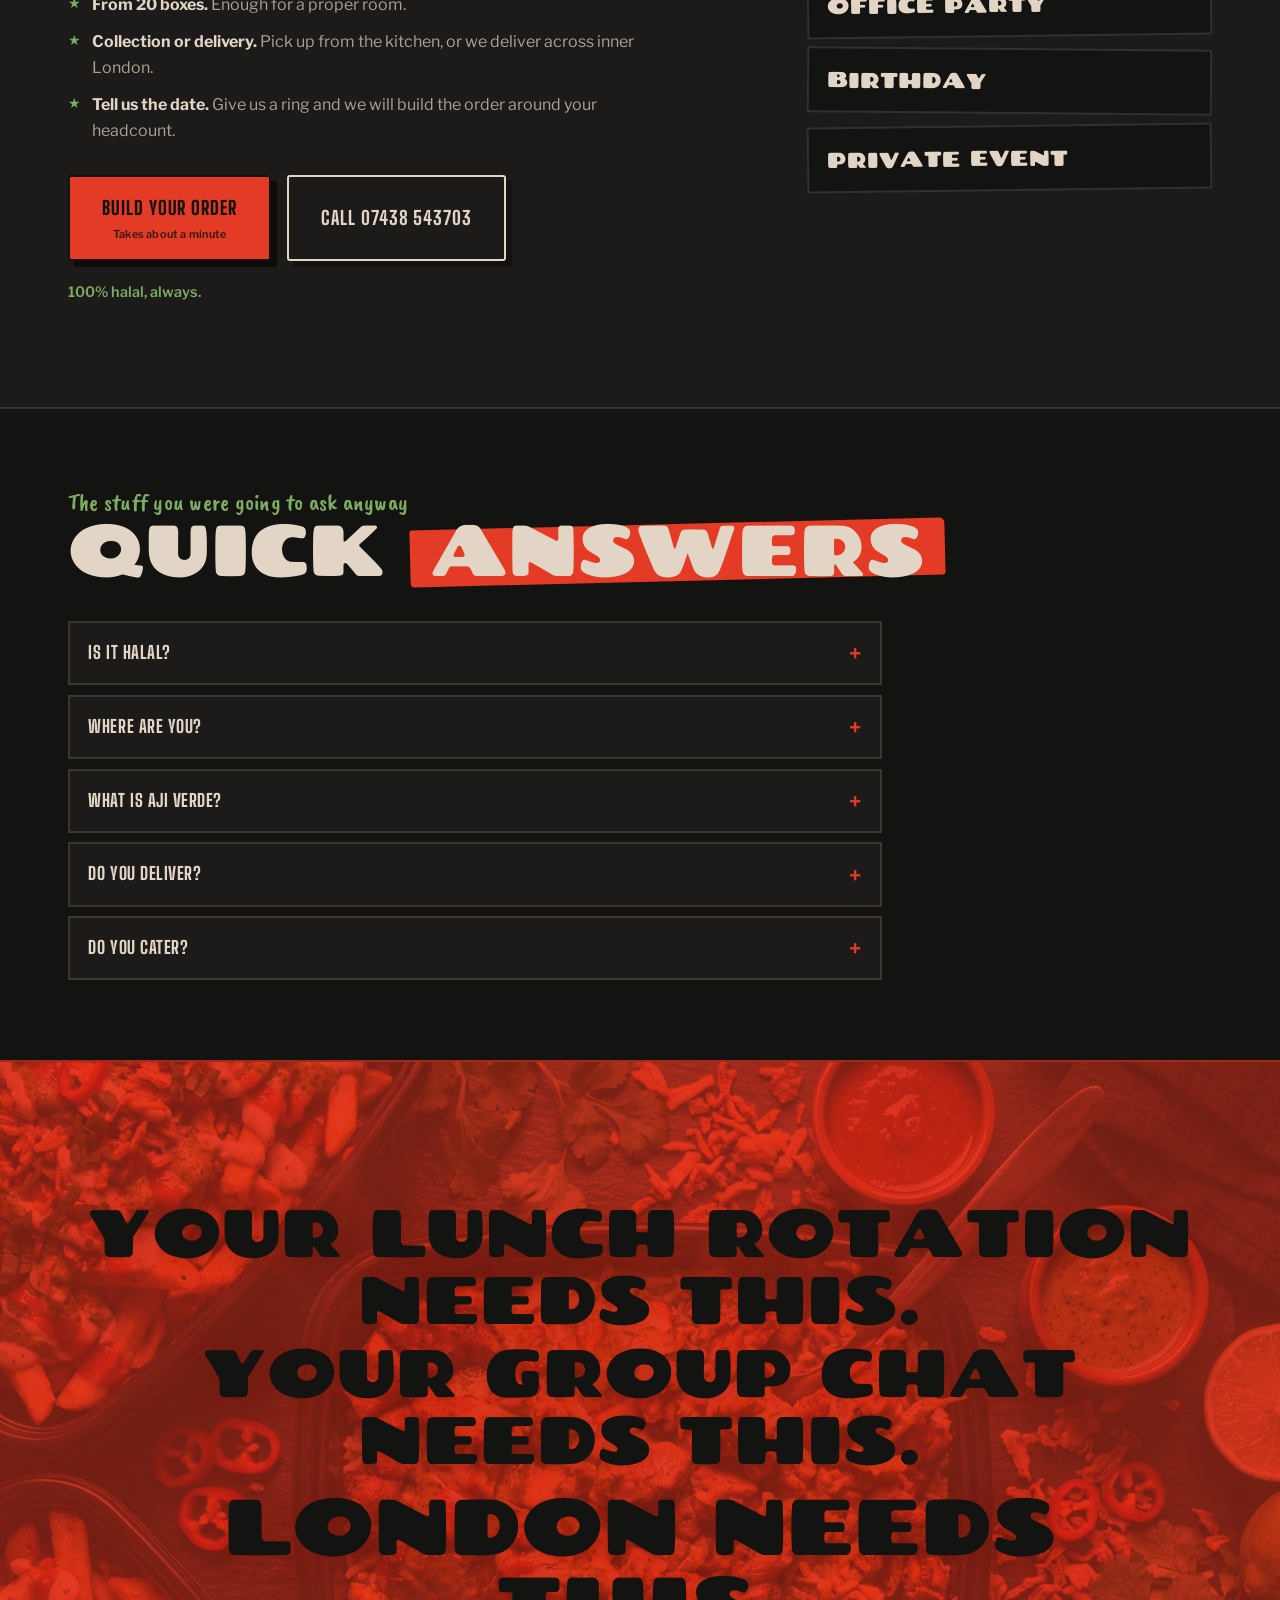
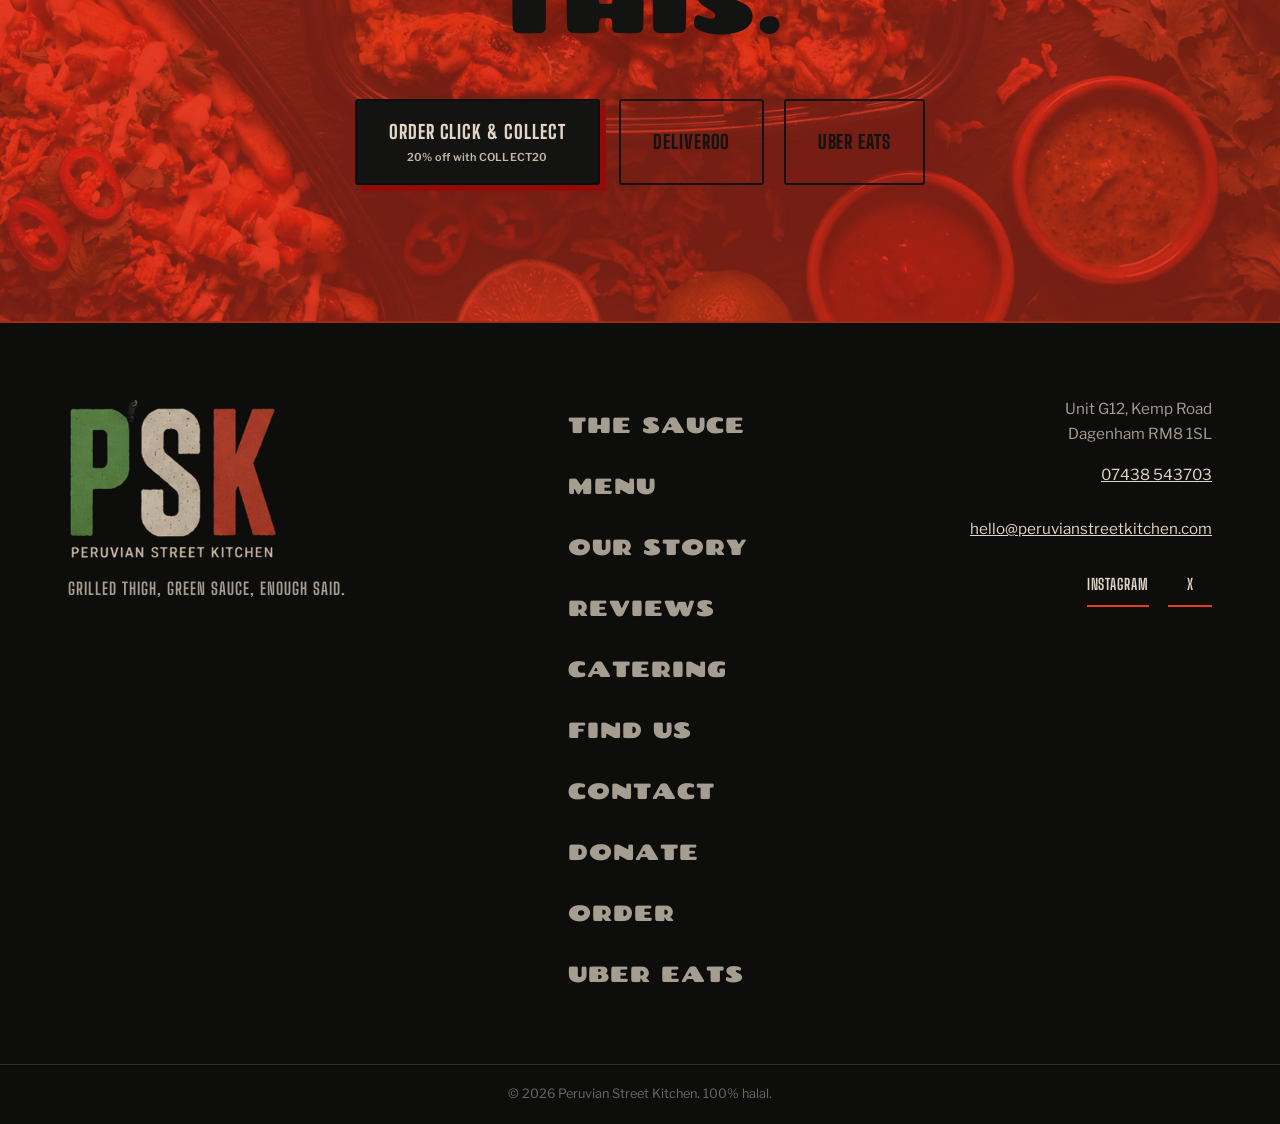
==== commit 70a4e44d: "Give the hero image back its space on mobile Three full-width stacked CTAs plus a scrim that died in" ====
--- a/site/index.html
+++ b/site/index.html
@@ -30,8 +30,8 @@
 <link rel="preconnect" href="https://fonts.googleapis.com">
 <link rel="preconnect" href="https://fonts.gstatic.com" crossorigin>
 <link href="https://fonts.googleapis.com/css2?family=Chango&family=Caveat+Brush&family=Big+Shoulders+Display:wght@600;700;800;900&family=Libre+Franklin:ital,wght@0,400;0,500;0,600;0,700;1,400&display=swap" rel="stylesheet">
-<link rel="preload" as="image" href="assets/img/hero-wide.webp" imagesrcset="assets/img/hero-mobile.webp?v=34 768w, assets/img/hero-wide-sm.webp?v=34 1500w, assets/img/hero-wide.webp?v=34 2560w" imagesizes="100vw" fetchpriority="high">
-<link rel="stylesheet" href="assets/css/style.css?v=34">
+<link rel="preload" as="image" href="assets/img/hero-wide.webp" imagesrcset="assets/img/hero-mobile.webp?v=35 768w, assets/img/hero-wide-sm.webp?v=35 1500w, assets/img/hero-wide.webp?v=35 2560w" imagesizes="100vw" fetchpriority="high">
+<link rel="stylesheet" href="assets/css/style.css?v=35">
 <script type="application/ld+json">
 {
   "@context": "https://schema.org",
@@ -202,9 +202,9 @@
   <!-- ============ HERO ============ -->
   <section class="hero" aria-labelledby="hero-title">
     <picture class="hero-bg">
-      <source media="(max-width: 700px)" srcset="assets/img/hero-mobile.webp?v=34">
-      <source media="(max-width: 1300px)" srcset="assets/img/hero-wide-sm.webp?v=34">
-      <img src="assets/img/hero-wide.webp?v=34" alt="Peruvian Street Kitchen spread: a rice box and loaded Cajun fries drenched in green aji verde sauce, with sauce pots, chillies and lime on dark slate" width="2560" height="1429" fetchpriority="high">
+      <source media="(max-width: 700px)" srcset="assets/img/hero-mobile.webp?v=35">
+      <source media="(max-width: 1300px)" srcset="assets/img/hero-wide-sm.webp?v=35">
+      <img src="assets/img/hero-wide.webp?v=35" alt="Peruvian Street Kitchen spread: a rice box and loaded Cajun fries drenched in green aji verde sauce, with sauce pots, chillies and lime on dark slate" width="2560" height="1429" fetchpriority="high">
     </picture>
     <div class="hero-smoke" aria-hidden="true"></div>
     <div class="hero-scrim" aria-hidden="true"></div>
@@ -660,6 +660,6 @@
   <a class="btn btn-ghost" href="https://www.ubereats.com/gb/store/peruvian-street-kitchen-g12-chadwell-heath-industrial-park-kemp-road/pXbf_ZSdWNG_N_mCPJYeJg" target="_blank" rel="noopener">Uber Eats</a>
 </div>
 
-<script src="assets/js/main.js?v=34" defer></script>
+<script src="assets/js/main.js?v=35" defer></script>
 </body>
 </html>
--- a/site/assets/css/style.css
+++ b/site/assets/css/style.css
@@ -1640,11 +1640,12 @@
       linear-gradient(to bottom,
         rgba(19, 19, 18, 0.40) 0%,
         rgba(19, 19, 18, 0.08) 11%,
-        rgba(19, 19, 18, 0.24) 20%,
-        rgba(19, 19, 18, 0.68) 30%,
-        rgba(19, 19, 18, 0.90) 42%,
-        var(--ink) 57%,
-        var(--ink) 100%);
+        rgba(19, 19, 18, 0.20) 22%,
+        rgba(19, 19, 18, 0.70) 31%,
+        rgba(19, 19, 18, 0.90) 38%,
+        rgba(19, 19, 18, 0.92) 60%,
+        rgba(19, 19, 18, 0.86) 74%,
+        rgba(19, 19, 18, 0.86) 100%);
   }
   .hero-scroll { display: none; }
 
@@ -1654,15 +1655,23 @@
   .hero-title { order: 2; }
   .hero-sub { order: 3; max-width: 34ch; }
   .hero-open-note { order: 4; margin-top: var(--space-sm); font-size: 0.84rem; }
-  .hero-cta { order: 5; margin-top: var(--space-md); gap: 0.6rem; }
+  .hero-cta {
+    order: 5;
+    margin-top: var(--space-md);
+    display: grid;
+    grid-template-columns: minmax(0, 1fr) minmax(0, 1fr);
+    gap: 0.55rem;
+  }
+  .hero-cta .btn-flame { grid-column: 1 / -1; }
   .hero-sub { font-size: 0.95rem; line-height: 1.5; margin-top: var(--space-sm); }
   .sub-tail { display: none; }
-  .hero-cta .btn-lg { font-size: 1.02rem; padding: 0.7rem 1.2rem; }
+  .hero-cta .btn-lg { font-size: 1.02rem; padding: 0.68rem 1.1rem; }
+  .hero-cta .btn-ghost { font-size: 0.92rem; padding: 0.6rem 0.5rem; }
   .hero-title { font-size: clamp(2.5rem, 12.4vw, 3.6rem); }
+  .hero-title .line { text-shadow: 0 1px 14px rgba(19, 19, 18, 0.6); }
   .stamp { font-size: 0.72rem; padding: 0.4em 0.85em; }
   .hero-loc { font-size: 0.8rem; }
 
-  .hero-cta .btn { flex: 1 1 100%; }
   .catering-cta .btn { flex: 1 1 100%; }
   .catering-types li { rotate: none; }
 
@@ -1692,11 +1701,10 @@
 @media (max-width: 520px) {
   .menu-quad { grid-template-columns: minmax(0, 1fr); }
   .dish figure { aspect-ratio: 5 / 4; }
-  .hero-cta .btn { width: 100%; }
   .closer-cta { flex-direction: column; align-items: stretch; }
   .find-actions .btn { width: 100%; }
   .sticker { width: 106px; height: 106px; font-size: 0.88rem; bottom: -18px; left: -14px; }
-  .offer-bar { font-size: 0.76rem; }
+  .offer-bar { font-size: 0.76rem; padding-block: 0.34rem; }
 }
 
 /* ============================================================
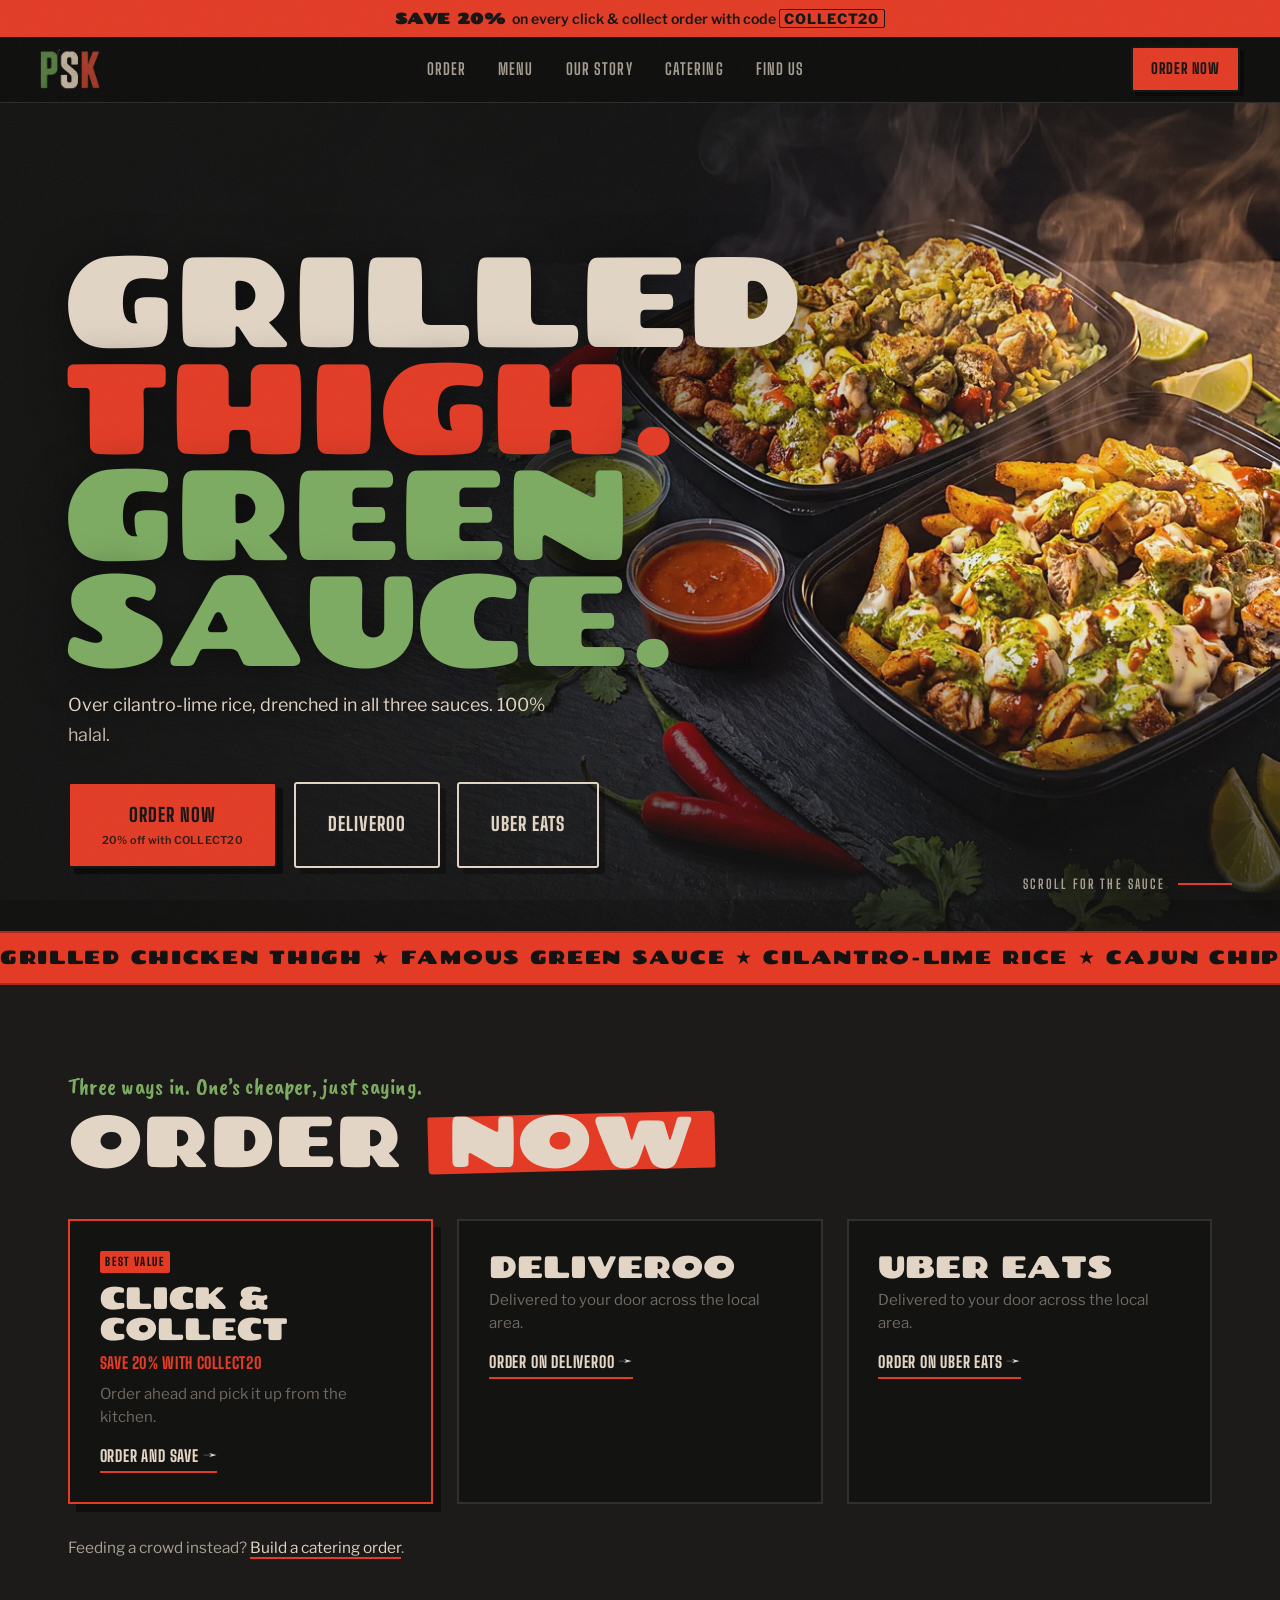
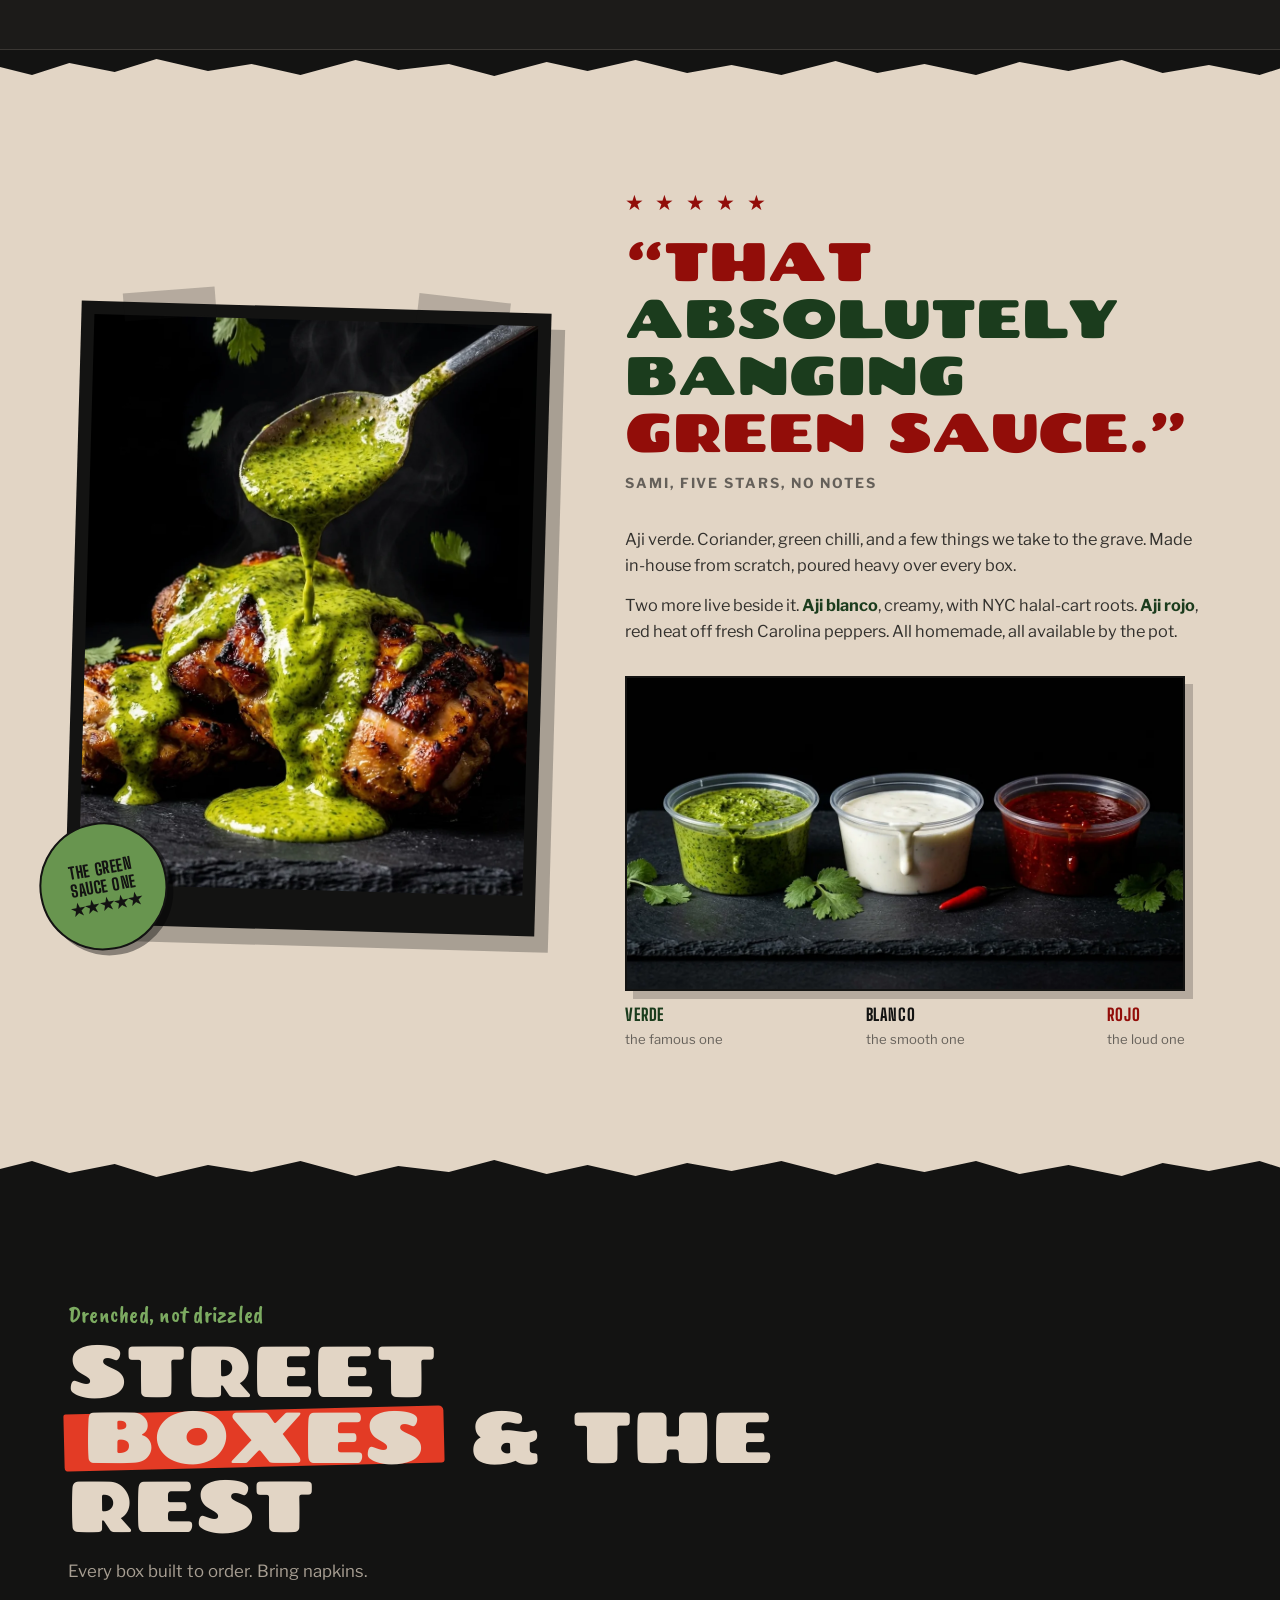
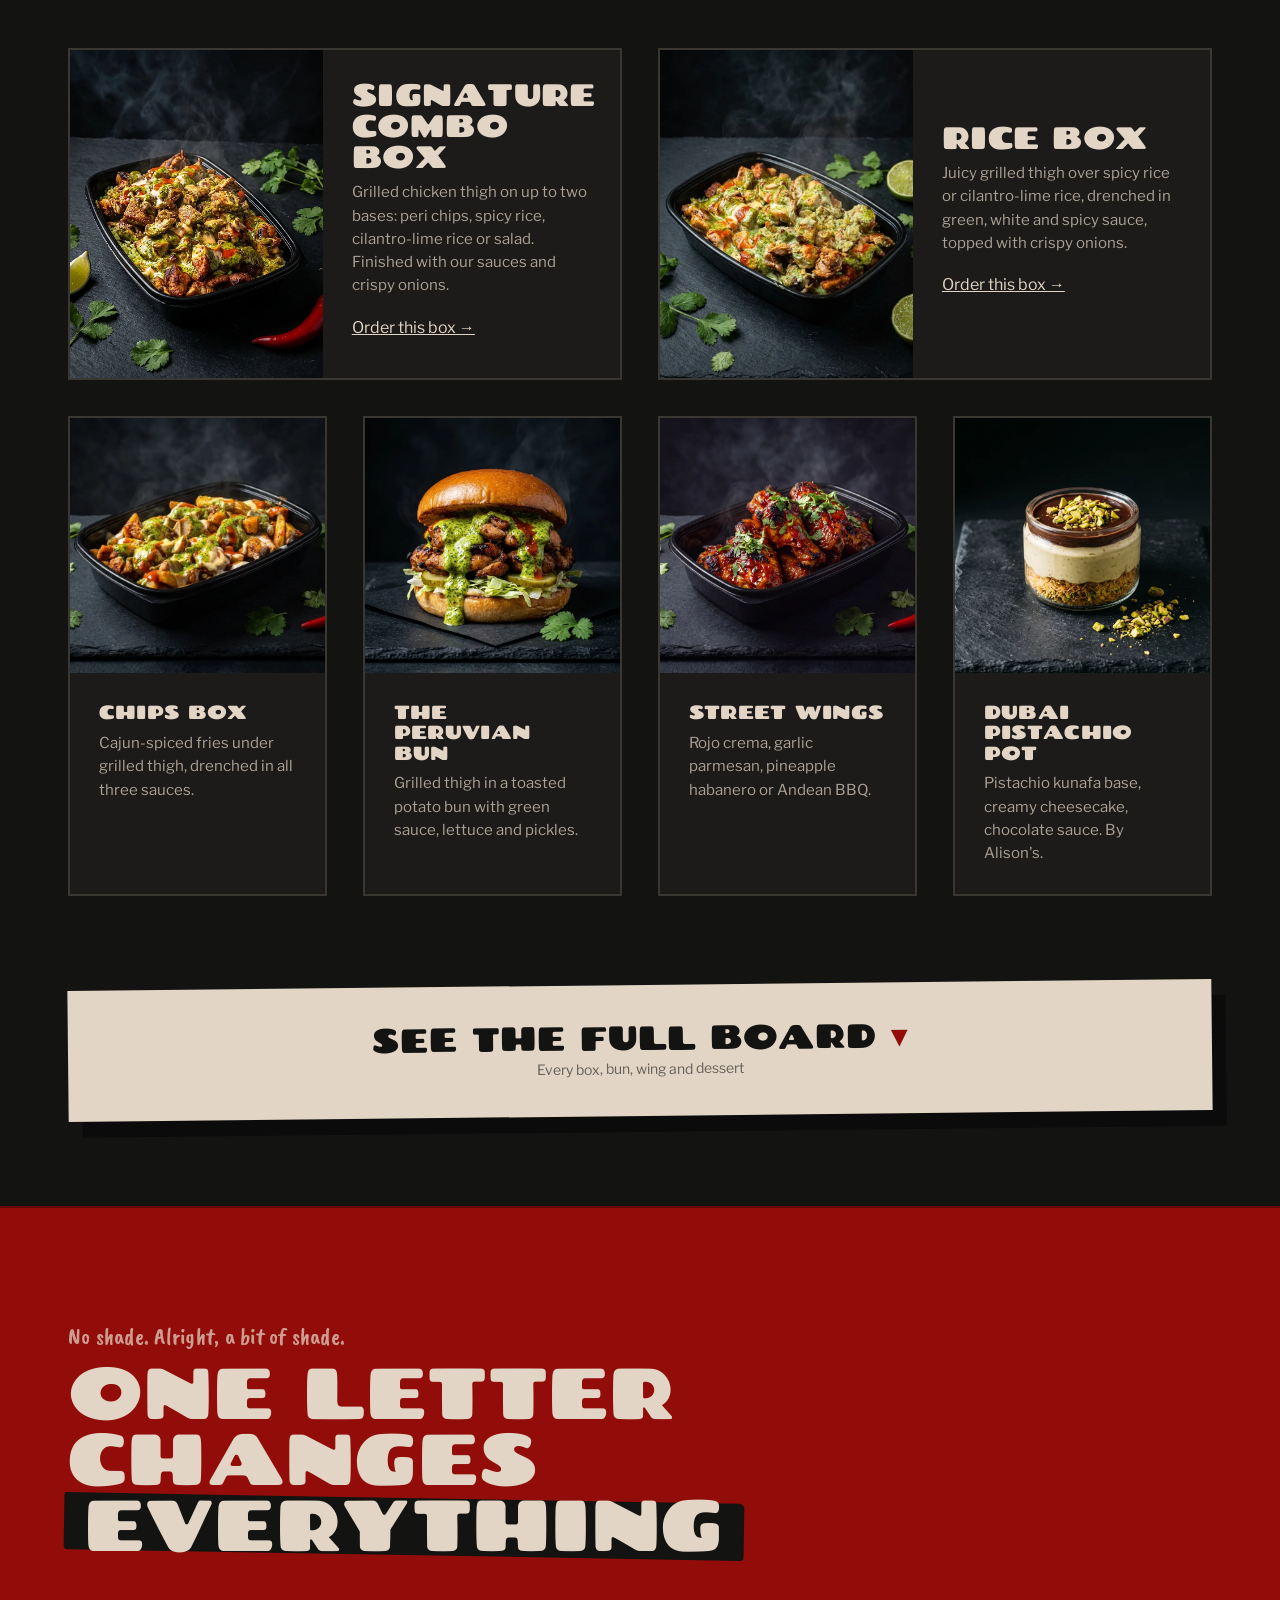
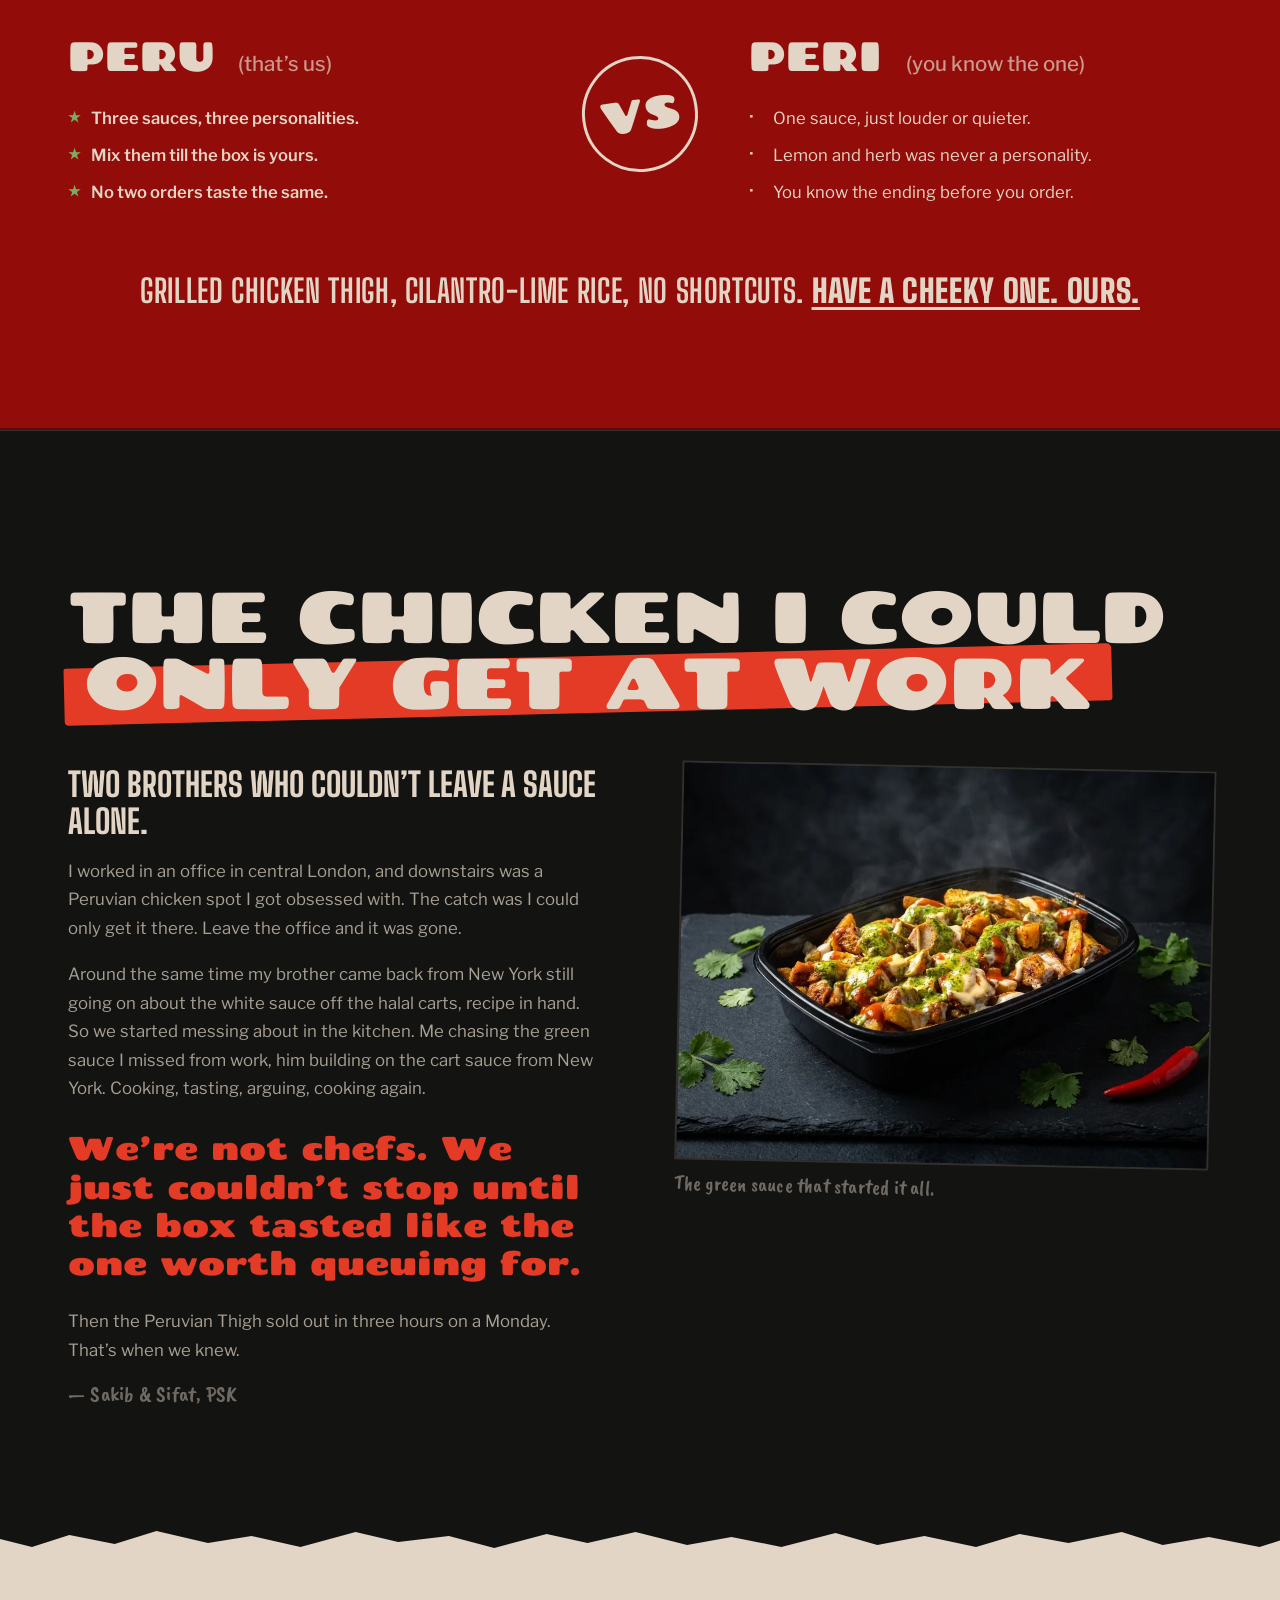
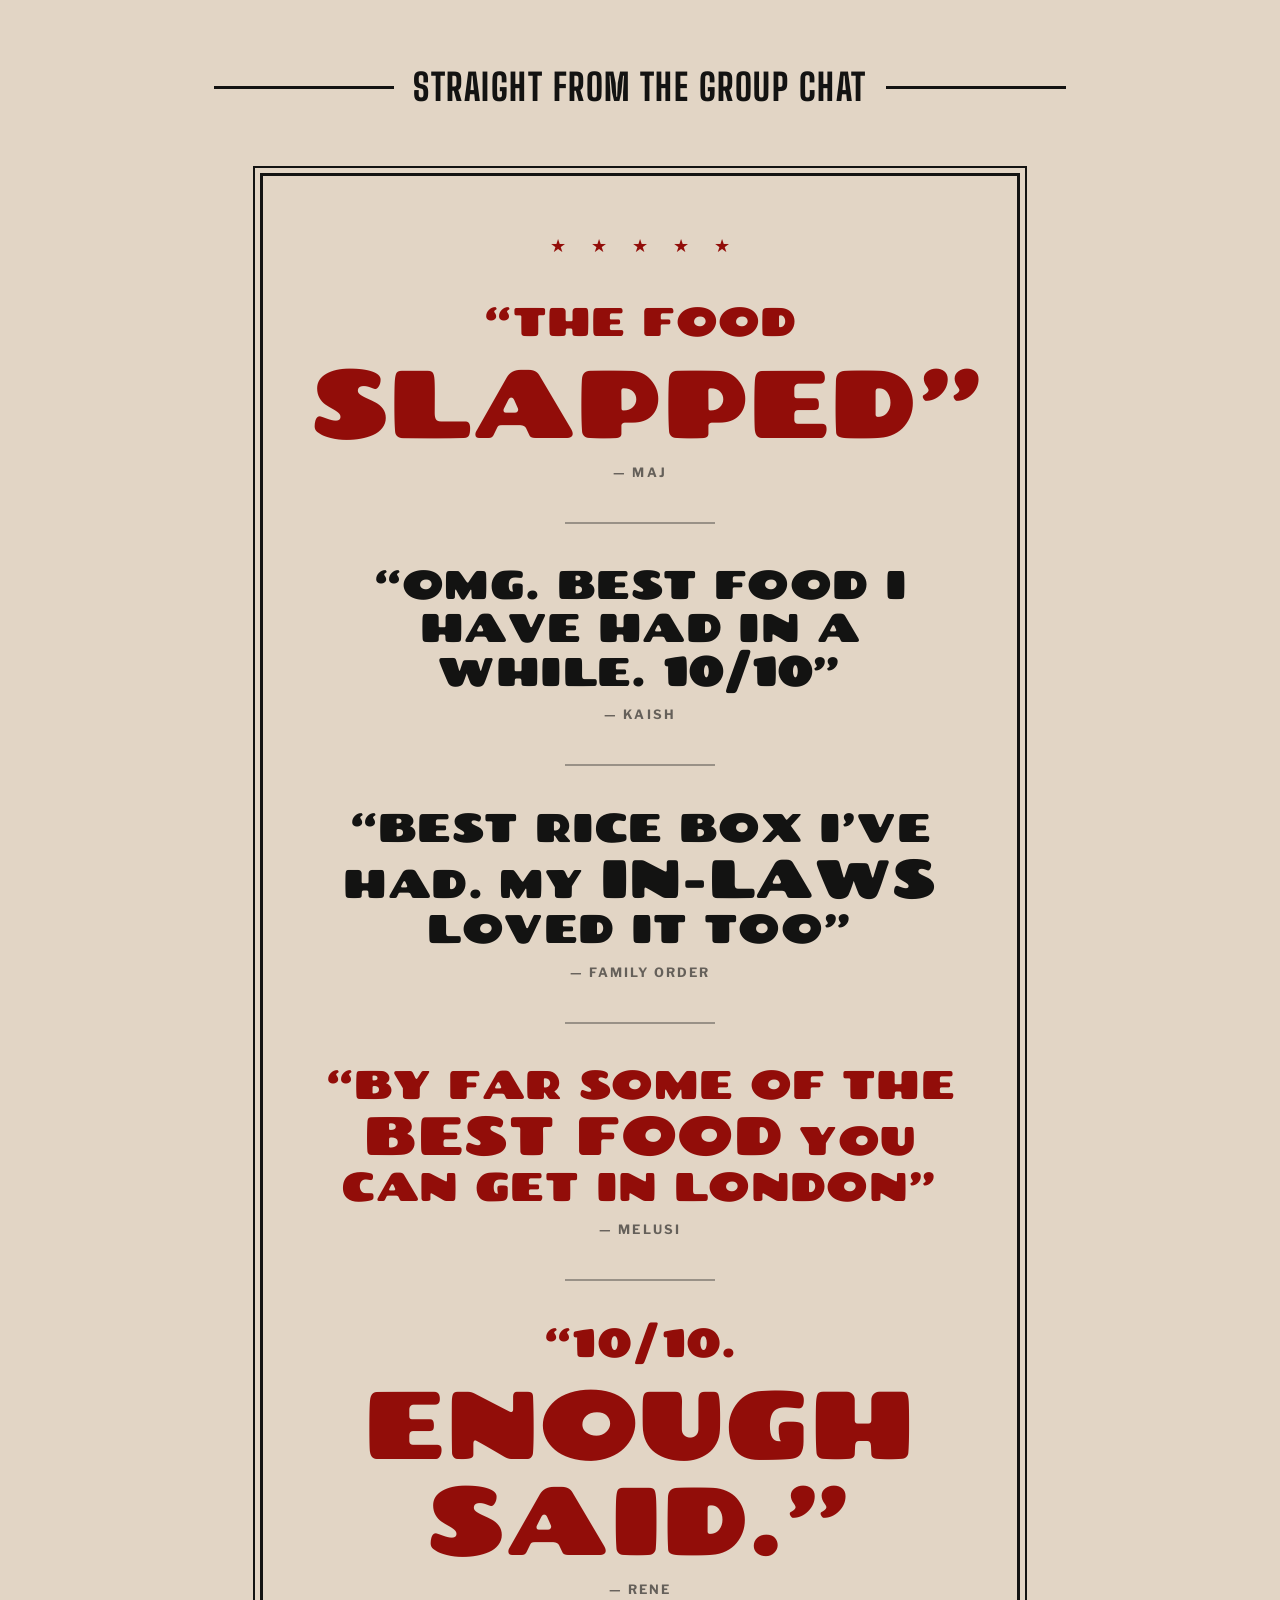
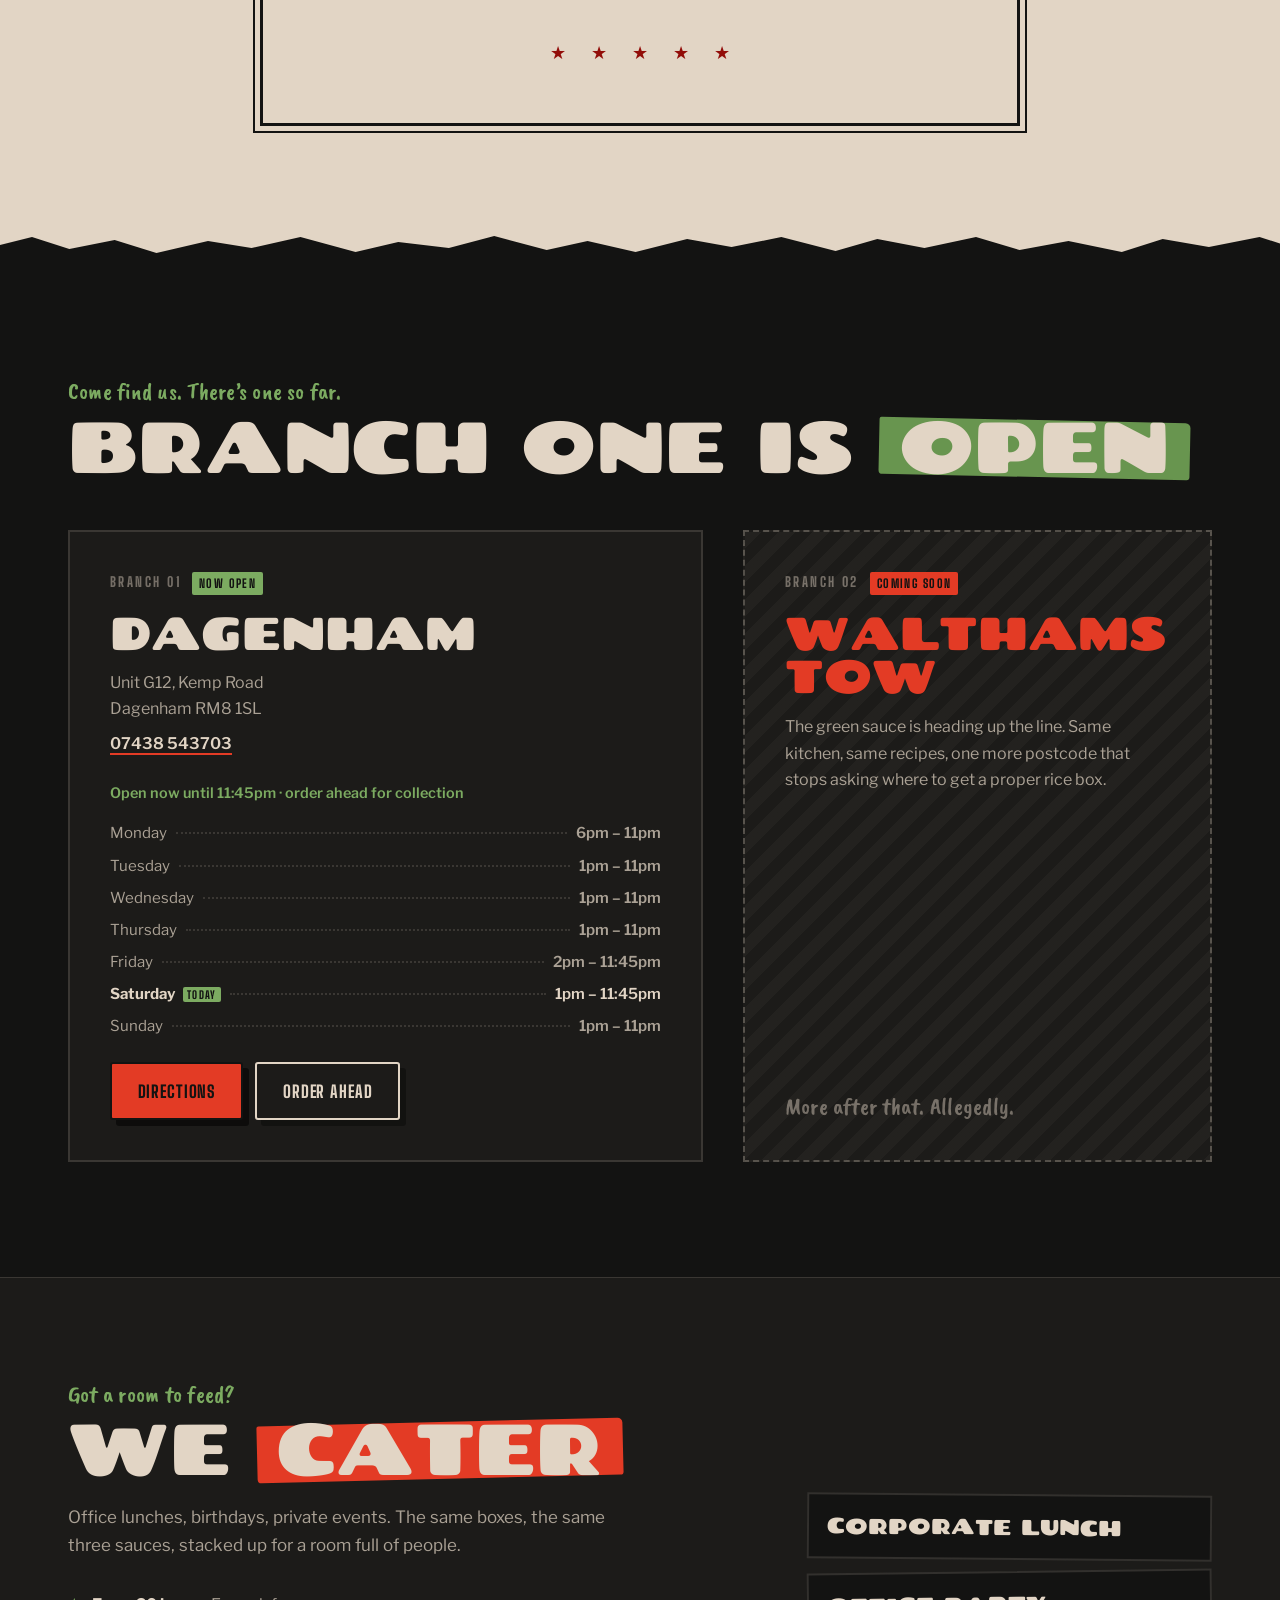
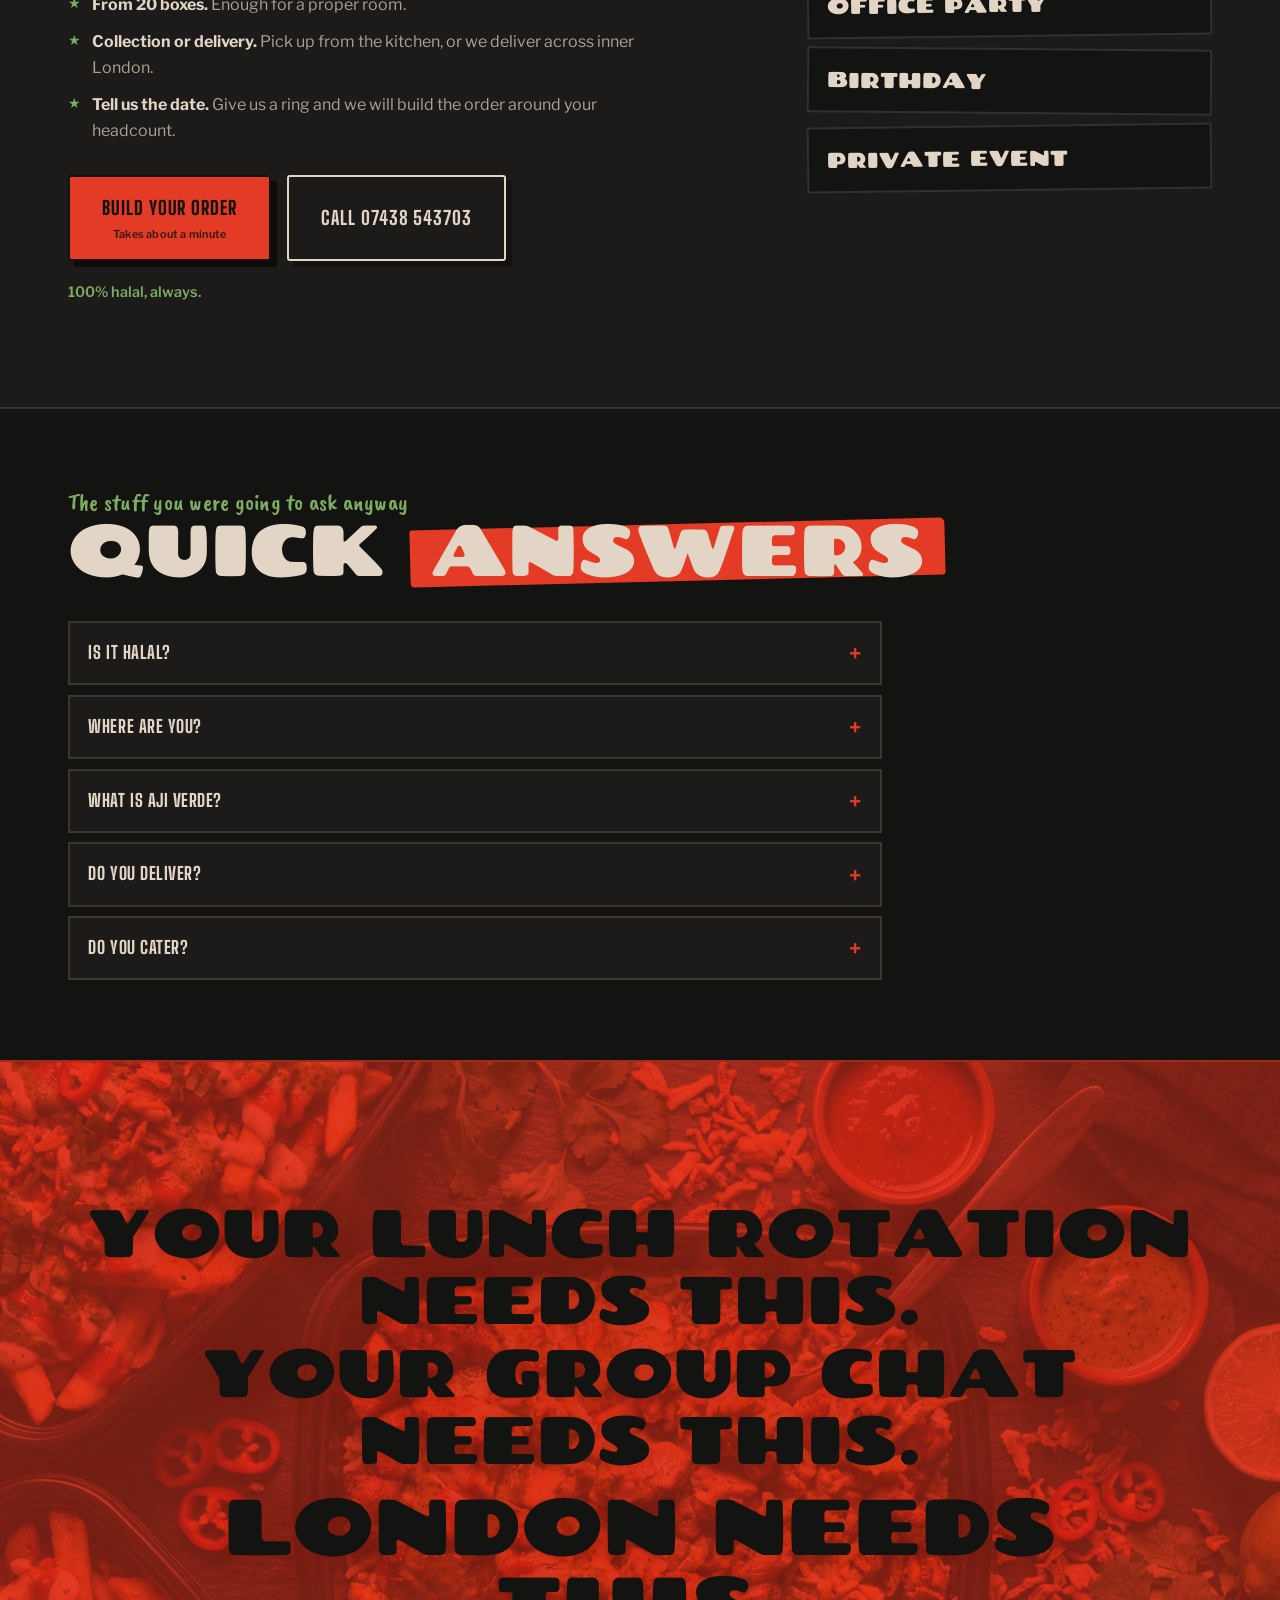
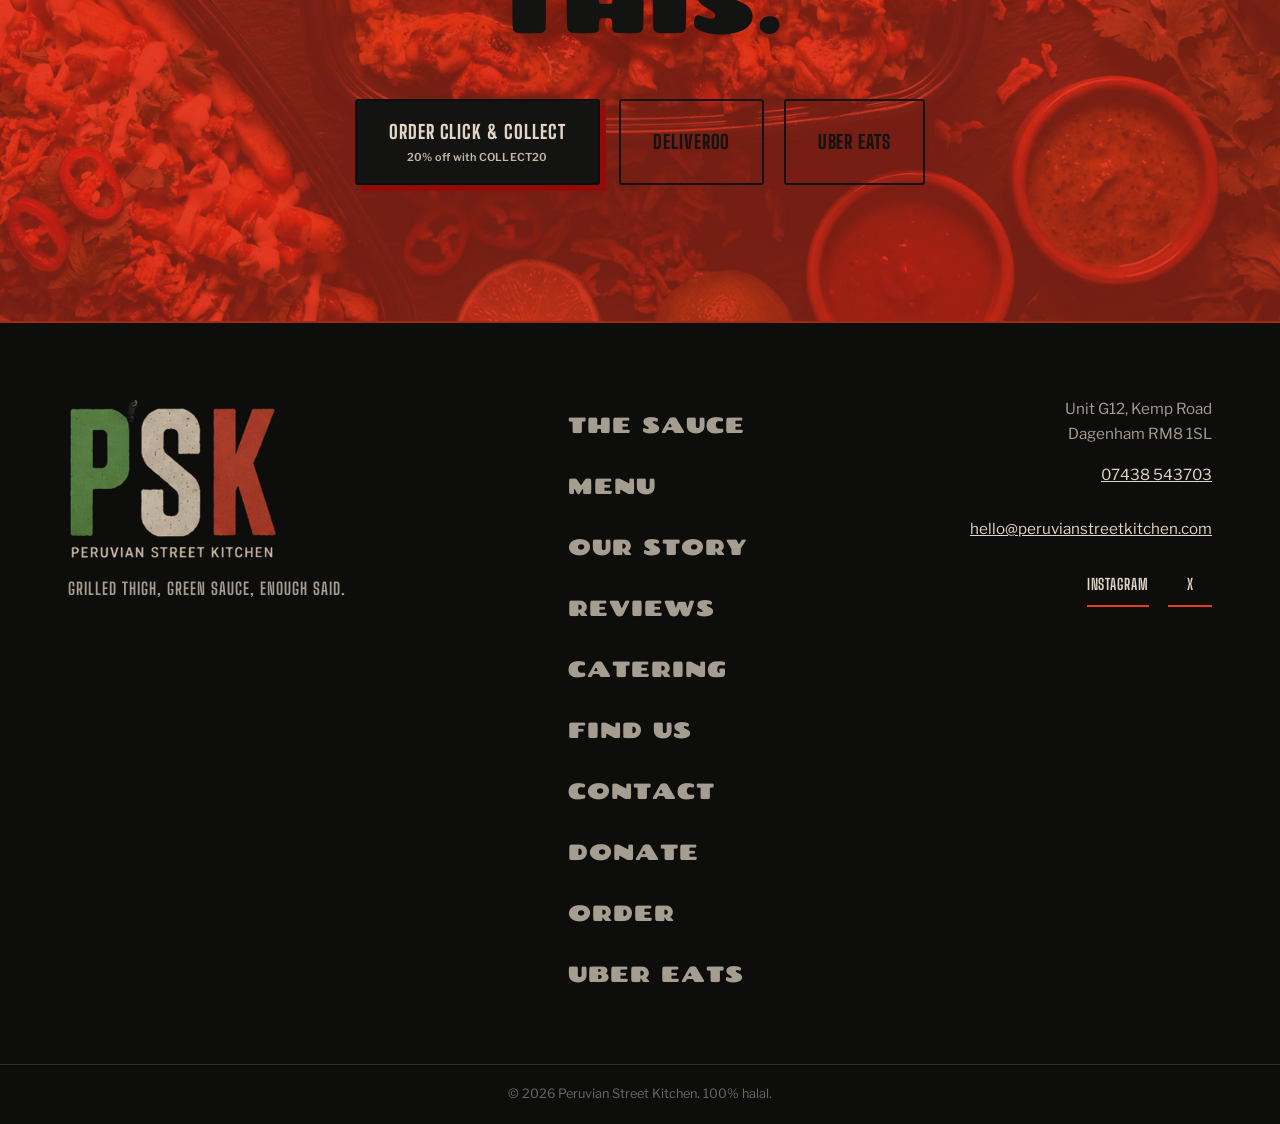
==== commit 38811558: "Mobile headline becomes a two-line couplet "Grilled thigh. / Green sauce." instead of four chopped l" ====
--- a/site/index.html
+++ b/site/index.html
@@ -30,8 +30,8 @@
 <link rel="preconnect" href="https://fonts.googleapis.com">
 <link rel="preconnect" href="https://fonts.gstatic.com" crossorigin>
 <link href="https://fonts.googleapis.com/css2?family=Chango&family=Caveat+Brush&family=Big+Shoulders+Display:wght@600;700;800;900&family=Libre+Franklin:ital,wght@0,400;0,500;0,600;0,700;1,400&display=swap" rel="stylesheet">
-<link rel="preload" as="image" href="assets/img/hero-wide.webp" imagesrcset="assets/img/hero-mobile.webp?v=35 768w, assets/img/hero-wide-sm.webp?v=35 1500w, assets/img/hero-wide.webp?v=35 2560w" imagesizes="100vw" fetchpriority="high">
-<link rel="stylesheet" href="assets/css/style.css?v=35">
+<link rel="preload" as="image" href="assets/img/hero-wide.webp" imagesrcset="assets/img/hero-mobile.webp?v=36 768w, assets/img/hero-wide-sm.webp?v=36 1500w, assets/img/hero-wide.webp?v=36 2560w" imagesizes="100vw" fetchpriority="high">
+<link rel="stylesheet" href="assets/css/style.css?v=36">
 <script type="application/ld+json">
 {
   "@context": "https://schema.org",
@@ -202,9 +202,9 @@
   <!-- ============ HERO ============ -->
   <section class="hero" aria-labelledby="hero-title">
     <picture class="hero-bg">
-      <source media="(max-width: 700px)" srcset="assets/img/hero-mobile.webp?v=35">
-      <source media="(max-width: 1300px)" srcset="assets/img/hero-wide-sm.webp?v=35">
-      <img src="assets/img/hero-wide.webp?v=35" alt="Peruvian Street Kitchen spread: a rice box and loaded Cajun fries drenched in green aji verde sauce, with sauce pots, chillies and lime on dark slate" width="2560" height="1429" fetchpriority="high">
+      <source media="(max-width: 700px)" srcset="assets/img/hero-mobile.webp?v=36">
+      <source media="(max-width: 1300px)" srcset="assets/img/hero-wide-sm.webp?v=36">
+      <img src="assets/img/hero-wide.webp?v=36" alt="Peruvian Street Kitchen spread: a rice box and loaded Cajun fries drenched in green aji verde sauce, with sauce pots, chillies and lime on dark slate" width="2560" height="1429" fetchpriority="high">
     </picture>
     <div class="hero-smoke" aria-hidden="true"></div>
     <div class="hero-scrim" aria-hidden="true"></div>
@@ -212,10 +212,8 @@
     <div class="hero-inner">
       <div class="hero-copy">
         <h1 id="hero-title" class="hero-title">
-          <span class="line line-1">Grilled</span>
-          <span class="line line-2">thigh<span class="full-stop">.</span></span>
-          <span class="line line-3 line-leaf">Green</span>
-          <span class="line line-4 line-leaf">sauce<span class="full-stop-leaf">.</span></span>
+          <span class="line line-1"><span class="w">Grilled</span> <span class="w w-flame">thigh<span class="full-stop">.</span></span></span>
+          <span class="line line-2"><span class="w w-leaf">Green</span> <span class="w w-leaf">sauce<span class="full-stop-leaf">.</span></span></span>
         </h1>
         <p class="hero-sub">Over cilantro-lime rice, drenched in all three sauces. 100% halal.</p>
         <div class="hero-cta">
@@ -660,6 +658,6 @@
   <a class="btn btn-ghost" href="https://www.ubereats.com/gb/store/peruvian-street-kitchen-g12-chadwell-heath-industrial-park-kemp-road/pXbf_ZSdWNG_N_mCPJYeJg" target="_blank" rel="noopener">Uber Eats</a>
 </div>
 
-<script src="assets/js/main.js?v=35" defer></script>
+<script src="assets/js/main.js?v=36" defer></script>
 </body>
 </html>
--- a/site/assets/css/style.css
+++ b/site/assets/css/style.css
@@ -522,7 +522,8 @@
   text-shadow: 0 4px 40px rgba(0, 0, 0, 0.55);
 }
 .hero-title .line { display: block; }
-.hero-title .line-2 { color: var(--flame); }
+.hero-title .w { display: block; }
+.hero-title .w-flame { color: var(--flame); }
 .hero-title .full-stop { color: var(--flame); }
 
 .hero-sub {
@@ -611,8 +612,7 @@
   }
   .hero-stamp-row { animation-delay: 0.05s; }
   .hero-title .line-1 { animation-delay: 0.12s; }
-  .hero-title .line-2 { animation-delay: 0.22s; }
-  .hero-title .line-3 { animation-delay: 0.32s; }
+  .hero-title .line-2 { animation-delay: 0.26s; }
   .hero-sub { animation-delay: 0.45s; }
   .hero-cta { animation-delay: 0.55s; }
   .hero-open-note { animation-delay: 0.65s; }
@@ -1667,7 +1667,8 @@
   .sub-tail { display: none; }
   .hero-cta .btn-lg { font-size: 1.02rem; padding: 0.68rem 1.1rem; }
   .hero-cta .btn-ghost { font-size: 0.92rem; padding: 0.6rem 0.5rem; }
-  .hero-title { font-size: clamp(2.5rem, 12.4vw, 3.6rem); }
+  .hero-title { font-size: clamp(1.55rem, 7.9vw, 2.4rem); line-height: 0.95; }
+  .hero-title .w { display: inline; }
   .hero-title .line { text-shadow: 0 1px 14px rgba(19, 19, 18, 0.6); }
   .stamp { font-size: 0.72rem; padding: 0.4em 0.85em; }
   .hero-loc { font-size: 0.8rem; }
@@ -2620,7 +2621,7 @@
   .dish-info h3 { font-size: 1.15rem; }
   .menu-quad .dish figure { flex-basis: 36%; }
   .playbill-quote { font-size: clamp(1.6rem, 9vw, 2.1rem); }
-  .hero-title { font-size: clamp(2.2rem, 11.2vw, 2.8rem); }
+  .hero-title { font-size: clamp(1.4rem, 7.7vw, 1.9rem); }
   .pb-quote p { font-size: clamp(1.35rem, 7.5vw, 1.7rem); }
   .pb-huge { font-size: clamp(2.4rem, 13vw, 3.2rem); }
   .board-summary-text { font-size: 1.2rem; }
@@ -2667,5 +2668,5 @@
 }
 
 /* Hero: the product carries the colour — leaf green for the sauce line */
-.hero-title .line-leaf { color: var(--leaf-bright); }
+.hero-title .w-leaf { color: var(--leaf-bright); }
 .hero-title .full-stop-leaf { color: var(--leaf-bright); }
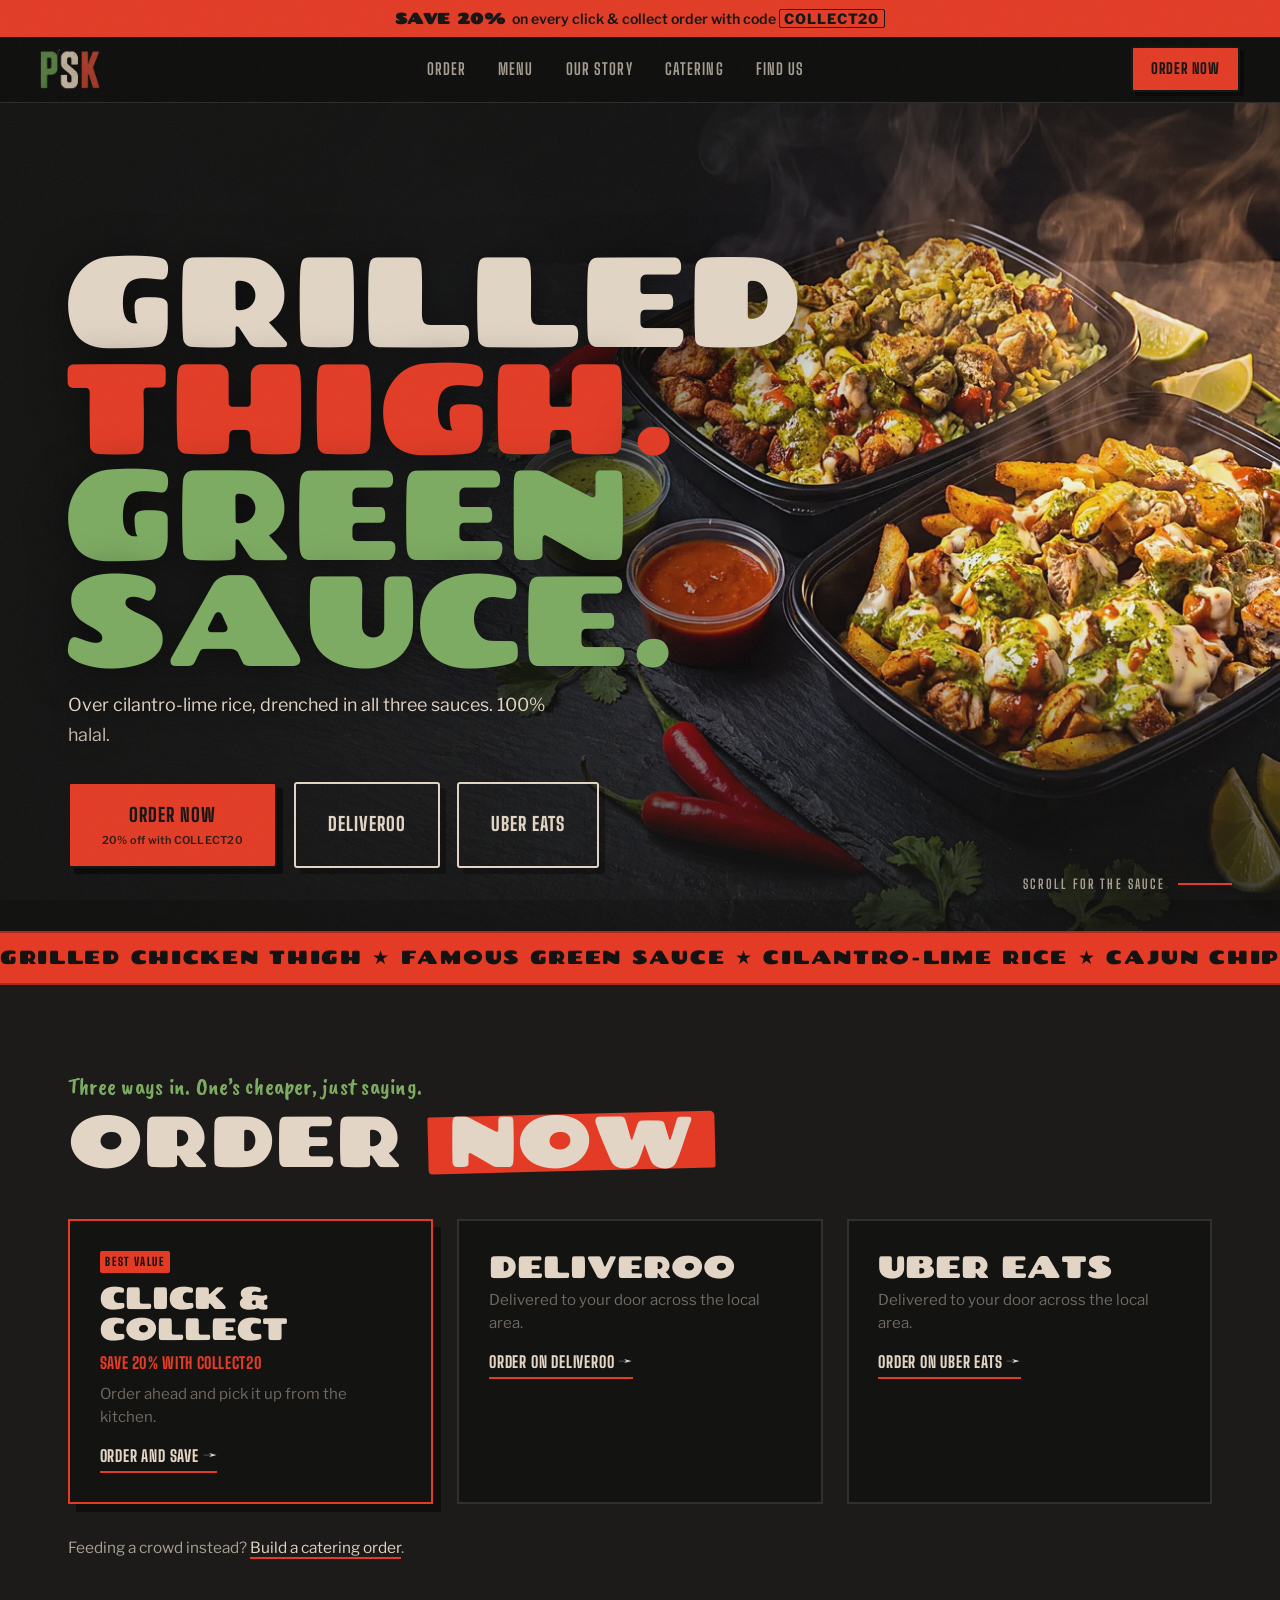
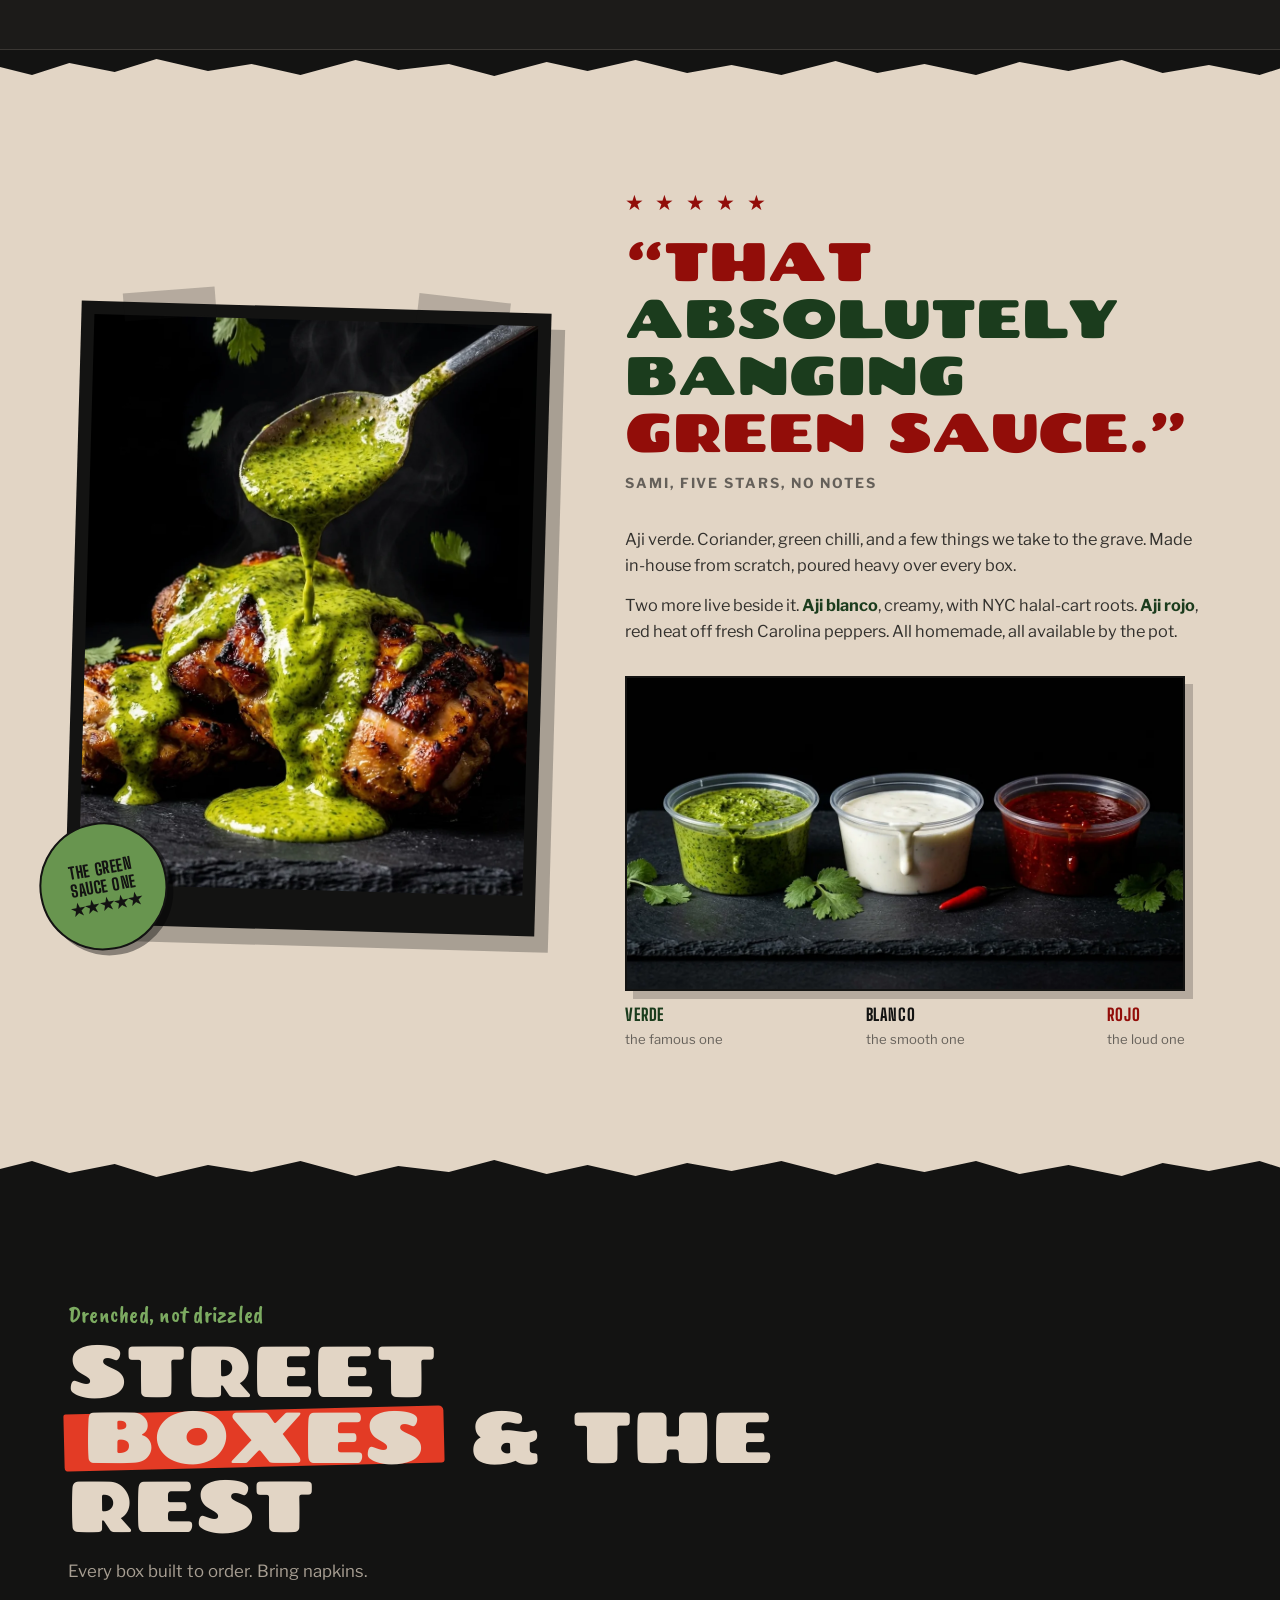
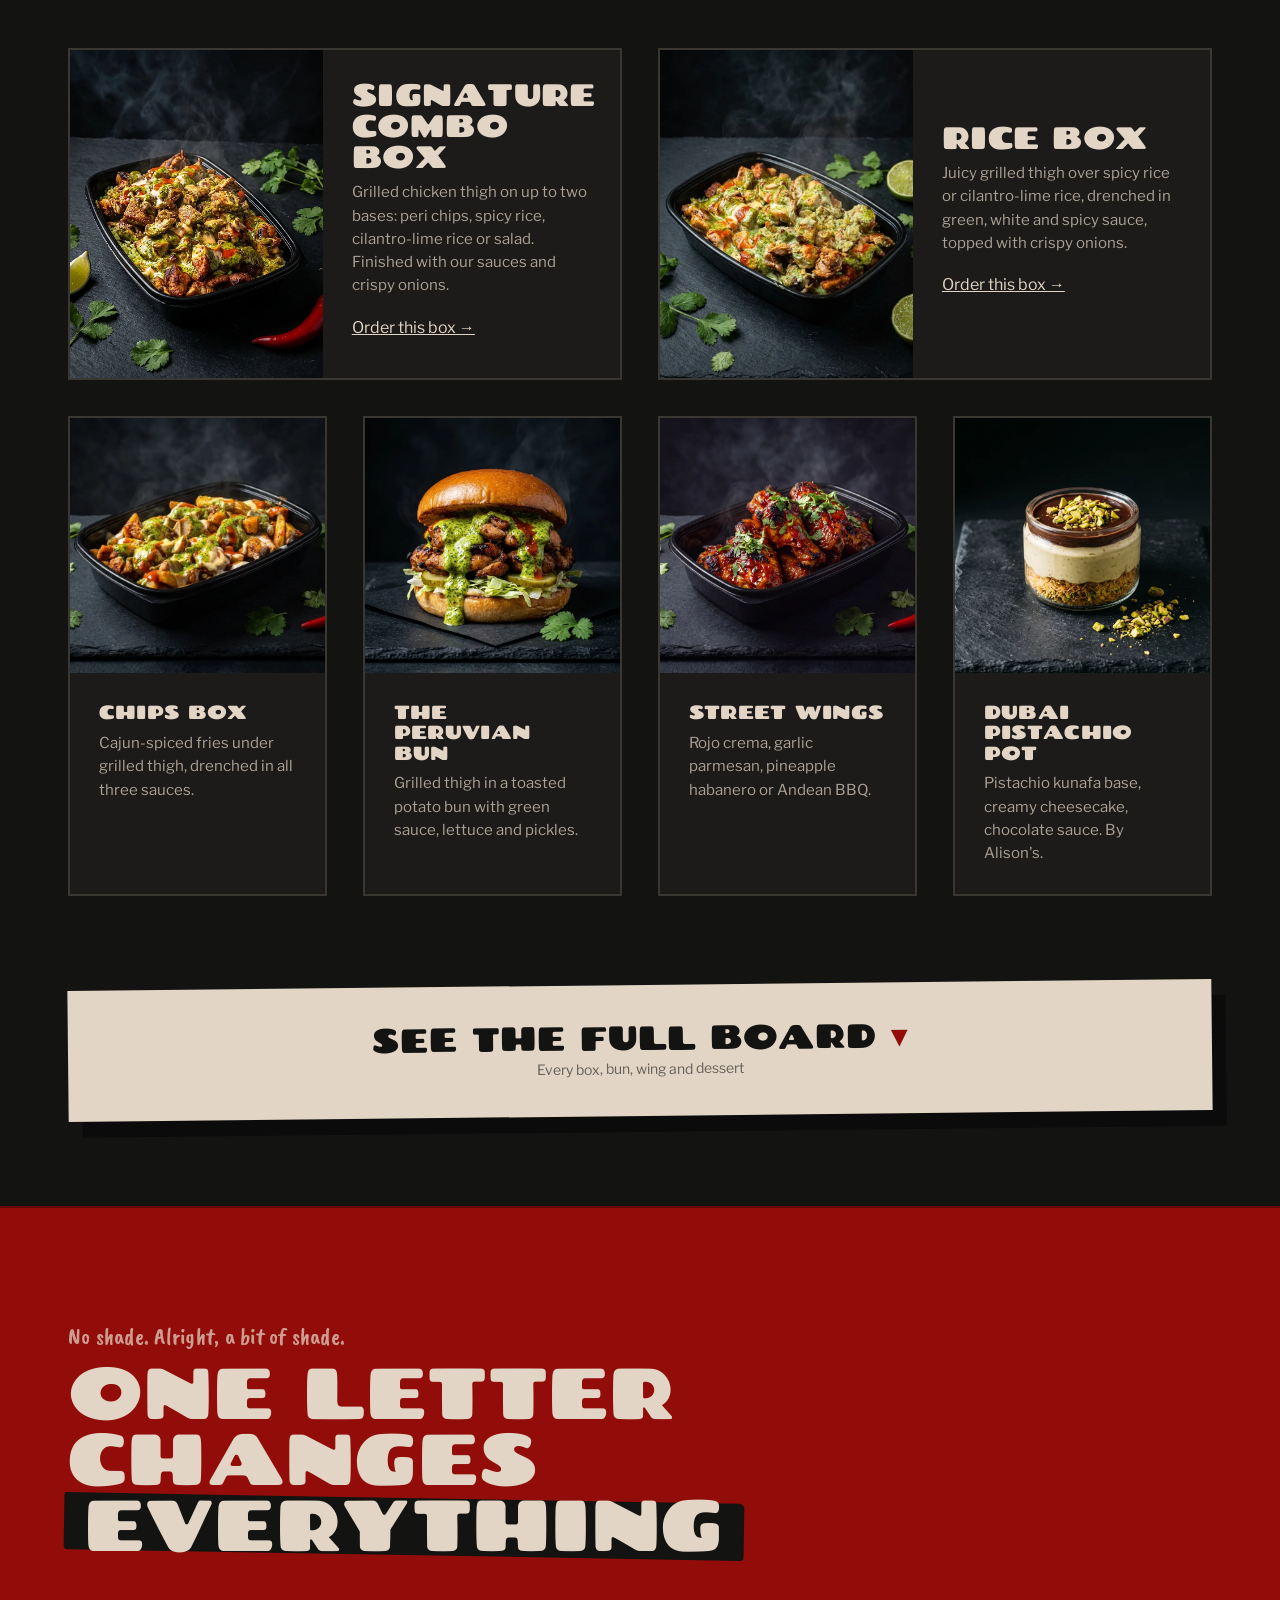
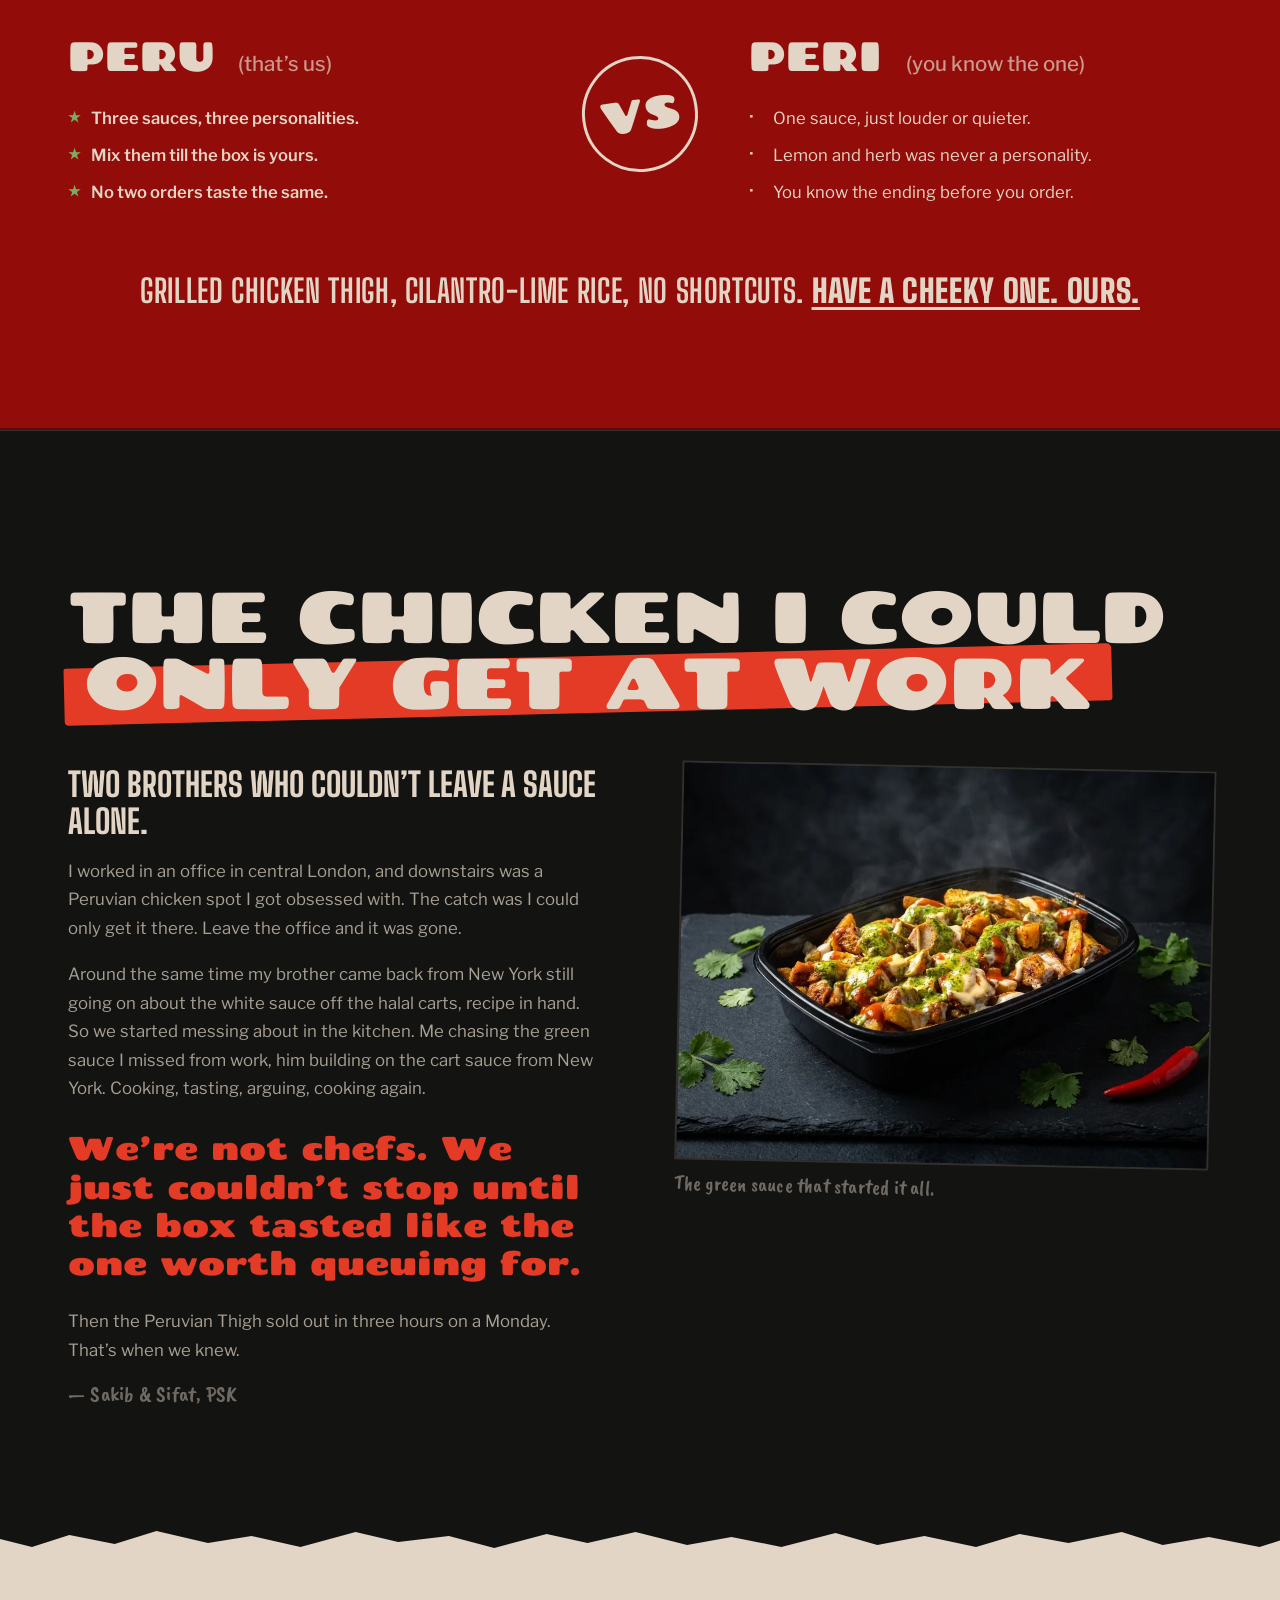
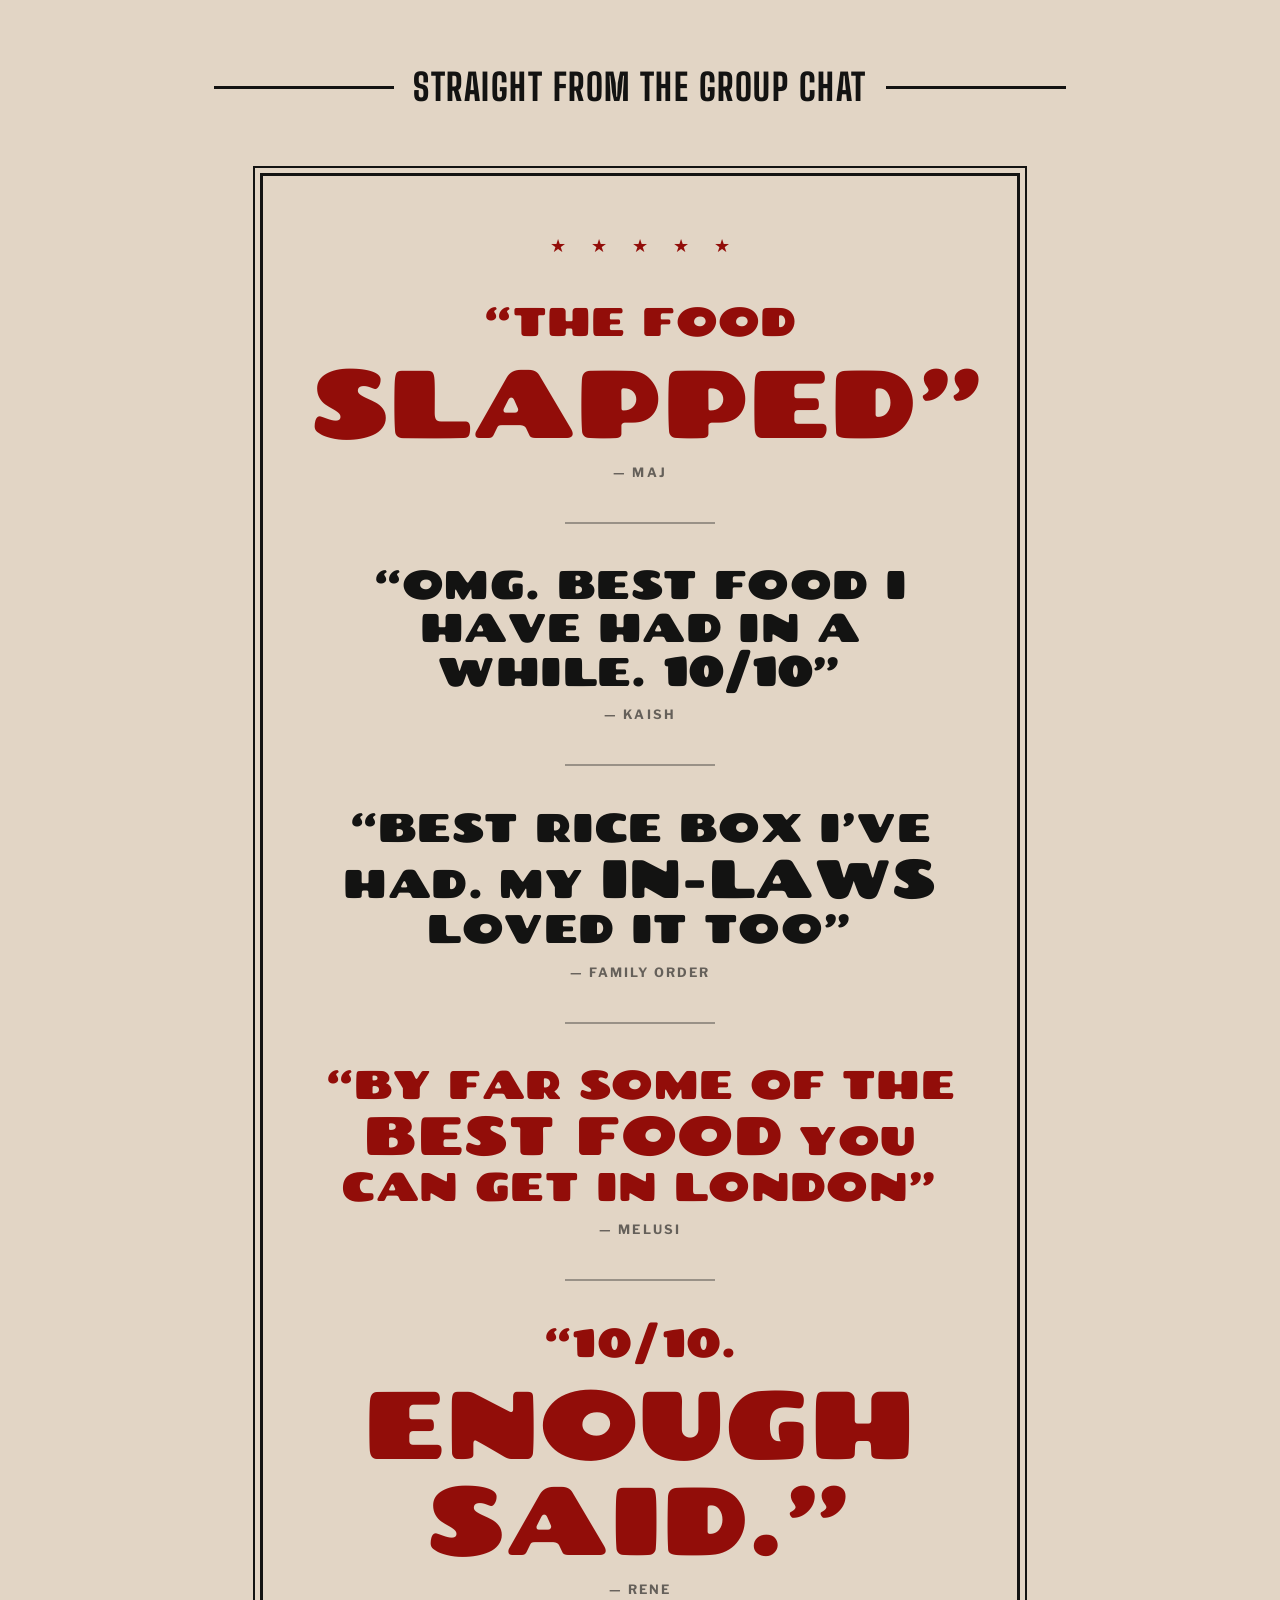
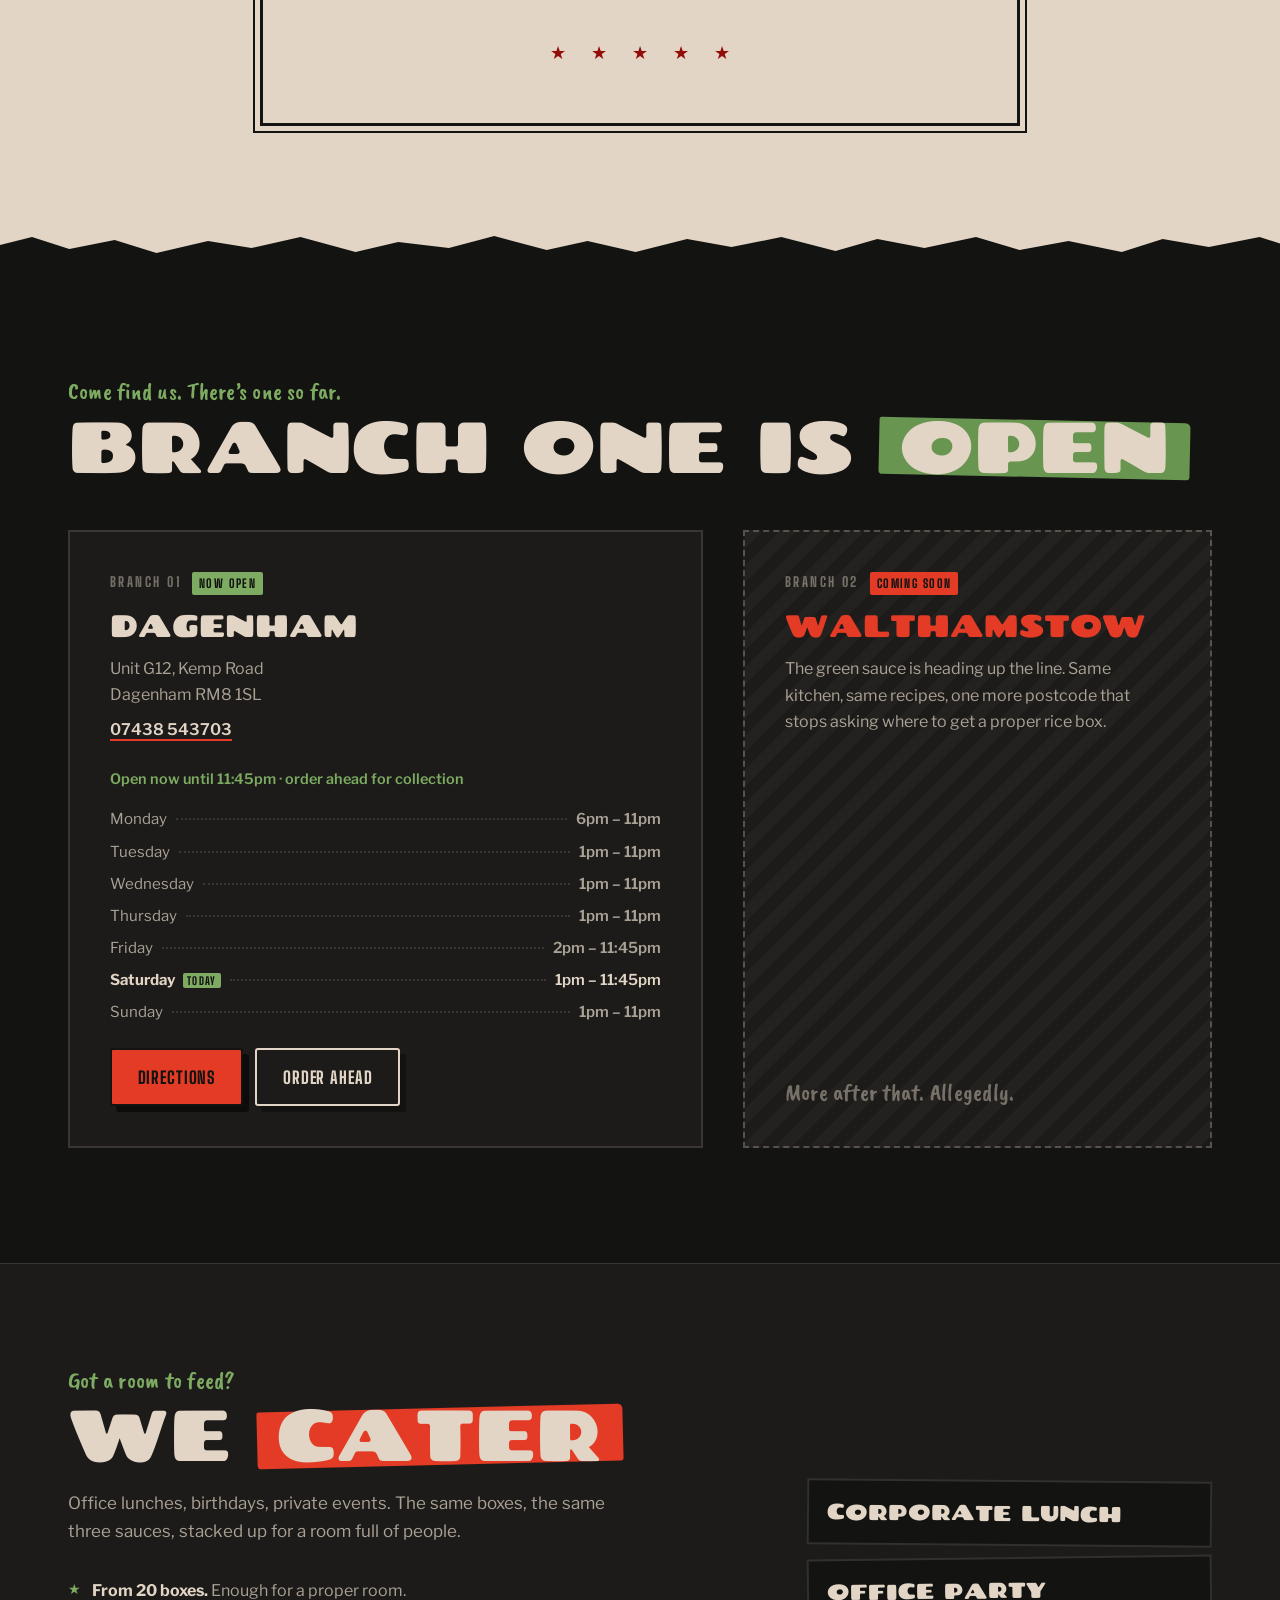
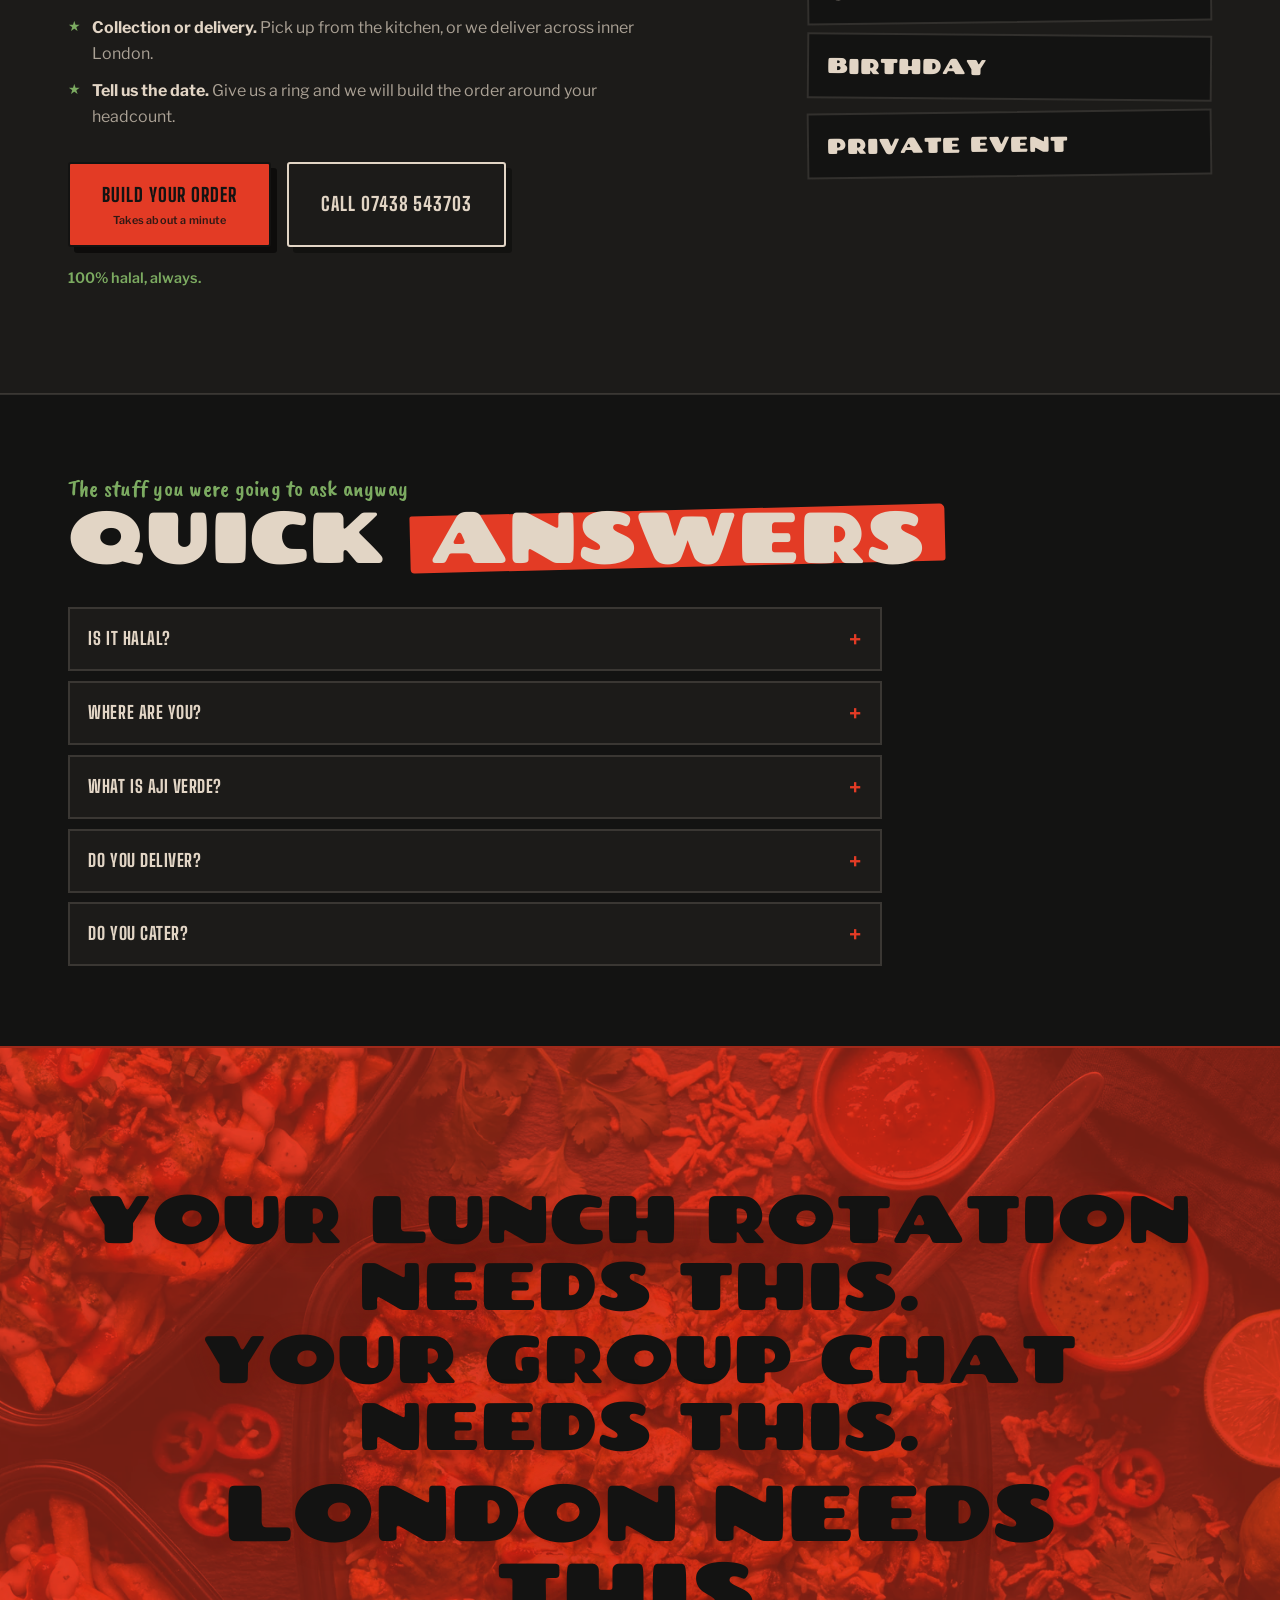
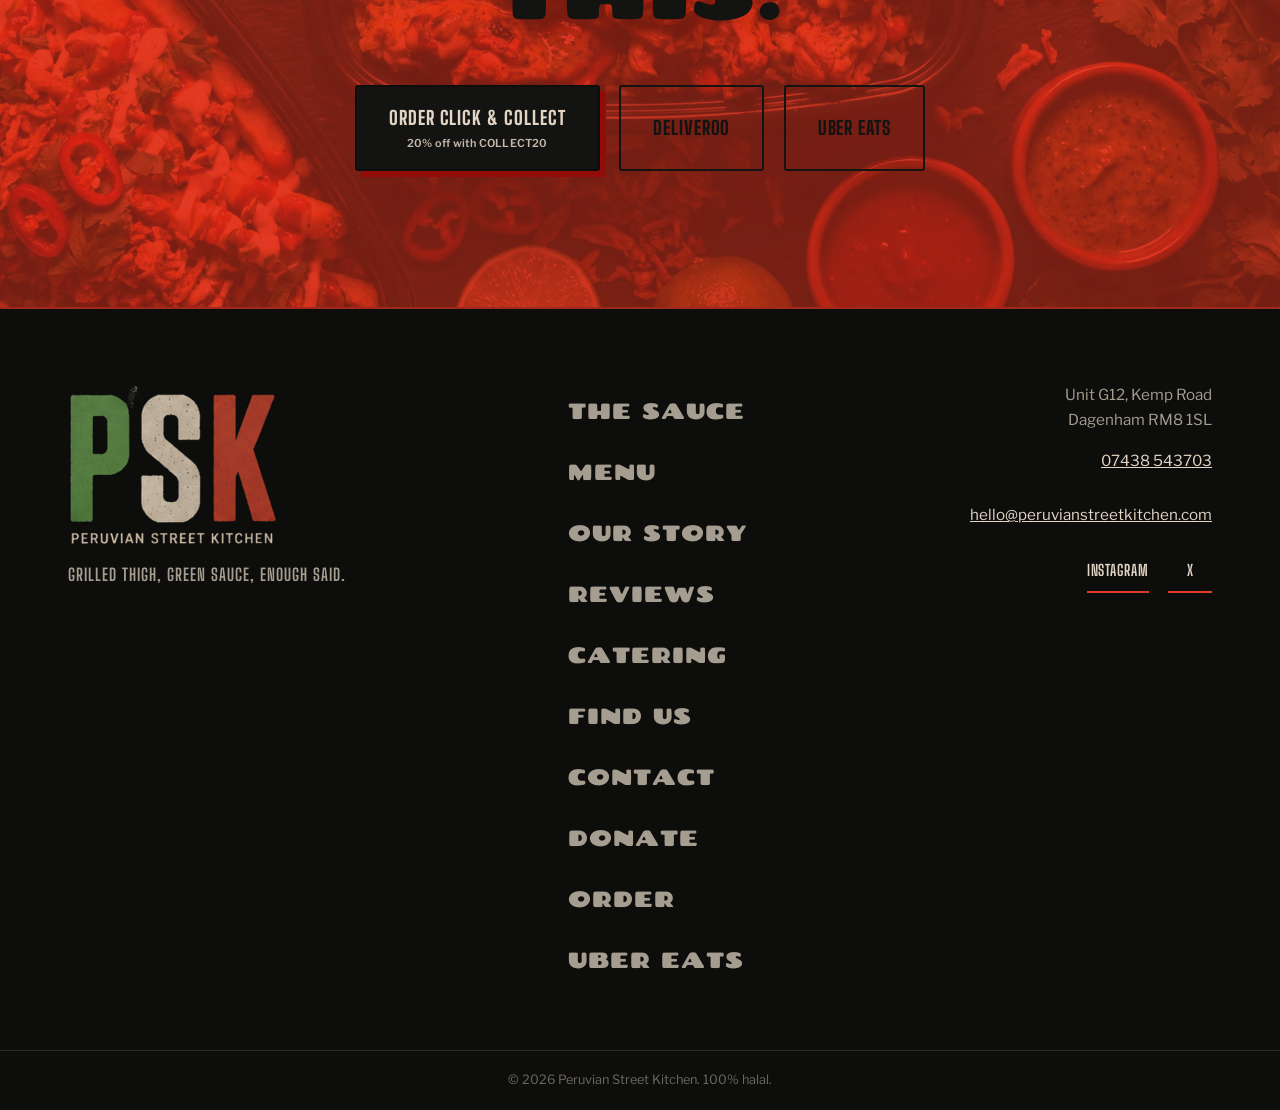
==== commit 326485ae: "Re-fit the hero scrim to the two-line headline, fix WALTHAMSTOW word break The scrim was still shape" ====
--- a/site/index.html
+++ b/site/index.html
@@ -30,8 +30,8 @@
 <link rel="preconnect" href="https://fonts.googleapis.com">
 <link rel="preconnect" href="https://fonts.gstatic.com" crossorigin>
 <link href="https://fonts.googleapis.com/css2?family=Chango&family=Caveat+Brush&family=Big+Shoulders+Display:wght@600;700;800;900&family=Libre+Franklin:ital,wght@0,400;0,500;0,600;0,700;1,400&display=swap" rel="stylesheet">
-<link rel="preload" as="image" href="assets/img/hero-wide.webp" imagesrcset="assets/img/hero-mobile.webp?v=36 768w, assets/img/hero-wide-sm.webp?v=36 1500w, assets/img/hero-wide.webp?v=36 2560w" imagesizes="100vw" fetchpriority="high">
-<link rel="stylesheet" href="assets/css/style.css?v=36">
+<link rel="preload" as="image" href="assets/img/hero-wide.webp" imagesrcset="assets/img/hero-mobile.webp?v=37 768w, assets/img/hero-wide-sm.webp?v=37 1500w, assets/img/hero-wide.webp?v=37 2560w" imagesizes="100vw" fetchpriority="high">
+<link rel="stylesheet" href="assets/css/style.css?v=37">
 <script type="application/ld+json">
 {
   "@context": "https://schema.org",
@@ -202,9 +202,9 @@
   <!-- ============ HERO ============ -->
   <section class="hero" aria-labelledby="hero-title">
     <picture class="hero-bg">
-      <source media="(max-width: 700px)" srcset="assets/img/hero-mobile.webp?v=36">
-      <source media="(max-width: 1300px)" srcset="assets/img/hero-wide-sm.webp?v=36">
-      <img src="assets/img/hero-wide.webp?v=36" alt="Peruvian Street Kitchen spread: a rice box and loaded Cajun fries drenched in green aji verde sauce, with sauce pots, chillies and lime on dark slate" width="2560" height="1429" fetchpriority="high">
+      <source media="(max-width: 700px)" srcset="assets/img/hero-mobile.webp?v=37">
+      <source media="(max-width: 1300px)" srcset="assets/img/hero-wide-sm.webp?v=37">
+      <img src="assets/img/hero-wide.webp?v=37" alt="Peruvian Street Kitchen spread: a rice box and loaded Cajun fries drenched in green aji verde sauce, with sauce pots, chillies and lime on dark slate" width="2560" height="1429" fetchpriority="high">
     </picture>
     <div class="hero-smoke" aria-hidden="true"></div>
     <div class="hero-scrim" aria-hidden="true"></div>
@@ -658,6 +658,6 @@
   <a class="btn btn-ghost" href="https://www.ubereats.com/gb/store/peruvian-street-kitchen-g12-chadwell-heath-industrial-park-kemp-road/pXbf_ZSdWNG_N_mCPJYeJg" target="_blank" rel="noopener">Uber Eats</a>
 </div>
 
-<script src="assets/js/main.js?v=36" defer></script>
+<script src="assets/js/main.js?v=37" defer></script>
 </body>
 </html>
--- a/site/assets/css/style.css
+++ b/site/assets/css/style.css
@@ -1251,11 +1251,10 @@
 .branch-name {
   font-family: var(--font-display);
   font-weight: 400;
-  font-size: clamp(2rem, 3.6vw, 2.9rem);
+  font-size: clamp(1.5rem, 2.45vw, 2rem);
   line-height: 0.95;
   text-transform: uppercase;
   color: var(--stone);
-  overflow-wrap: break-word;
 }
 
 .branch-addr {
@@ -1633,19 +1632,23 @@
     padding-block: 0 clamp(1.5rem, 4vh, 2.5rem);
   }
   .hero-bg img { object-position: 50% 22%; }
-  /* Headline occupies 27-56% of the hero, so the scrim has to be dark by 28%
-     or bright food shows through the type. Measured, not guessed. */
+  /* Re-fitted for the two-line headline. Measured bands (320-430px): title
+     46.5-63%, sub 58-72%, CTAs 70-95%. So the food stays clean to ~32%, the
+     ramp lands just before the type, and the tail lifts again because the
+     photo is dark slate down there and does not need the help. */
   .hero-scrim {
     background:
       linear-gradient(to bottom,
-        rgba(19, 19, 18, 0.40) 0%,
-        rgba(19, 19, 18, 0.08) 11%,
-        rgba(19, 19, 18, 0.20) 22%,
-        rgba(19, 19, 18, 0.70) 31%,
-        rgba(19, 19, 18, 0.90) 38%,
-        rgba(19, 19, 18, 0.92) 60%,
-        rgba(19, 19, 18, 0.86) 74%,
-        rgba(19, 19, 18, 0.86) 100%);
+        rgba(19, 19, 18, 0.28) 0%,
+        rgba(19, 19, 18, 0.03) 12%,
+        rgba(19, 19, 18, 0.05) 32%,
+        rgba(19, 19, 18, 0.20) 40%,
+        rgba(19, 19, 18, 0.52) 46%,
+        rgba(19, 19, 18, 0.78) 52%,
+        rgba(19, 19, 18, 0.82) 60%,
+        rgba(19, 19, 18, 0.72) 72%,
+        rgba(19, 19, 18, 0.54) 86%,
+        rgba(19, 19, 18, 0.46) 100%);
   }
   .hero-scroll { display: none; }
 
@@ -2627,14 +2630,14 @@
   .board-summary-text { font-size: 1.2rem; }
   .step-title { font-size: clamp(1.45rem, 8vw, 1.7rem); }
   .way-name { font-size: 1.35rem; }
-  .branch-name { font-size: clamp(1.7rem, 9vw, 2rem); }
+  .branch-name { font-size: clamp(1.05rem, 5.9vw, 1.85rem); }
   .sticker { width: 92px; height: 92px; font-size: 0.76rem; left: -6px; bottom: -14px; }
   .section-inner { padding-inline: 1rem; }
 }
 
 /* A marked word must never be wider than its line box */
 .mark { max-width: 100%; }
-.dish-info h3, .way-name, .branch-name, .step-title { overflow-wrap: break-word; }
+.dish-info h3, .way-name, .branch-name, .step-title { overflow-wrap: normal; hyphens: none; }
 
 /* Phone/email links in address blocks are primary actions on mobile */
 .branch-addr a,
